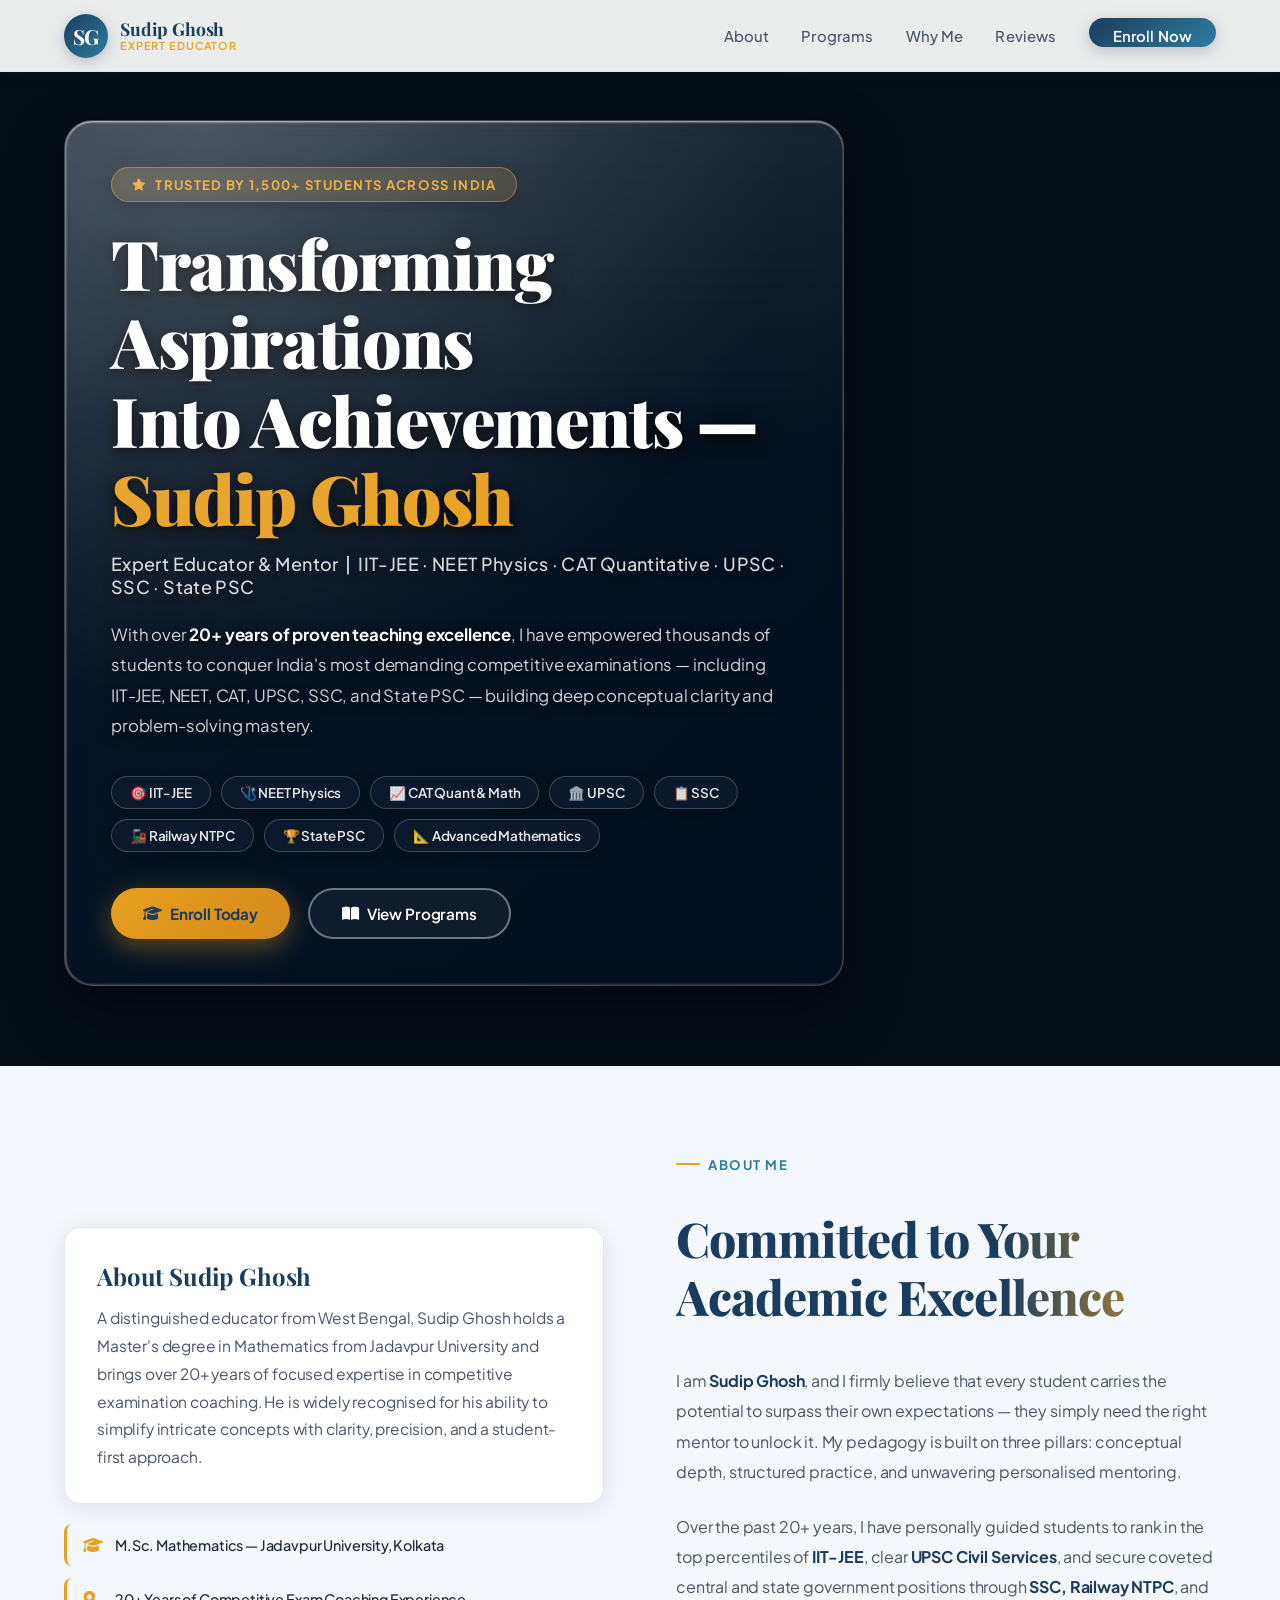
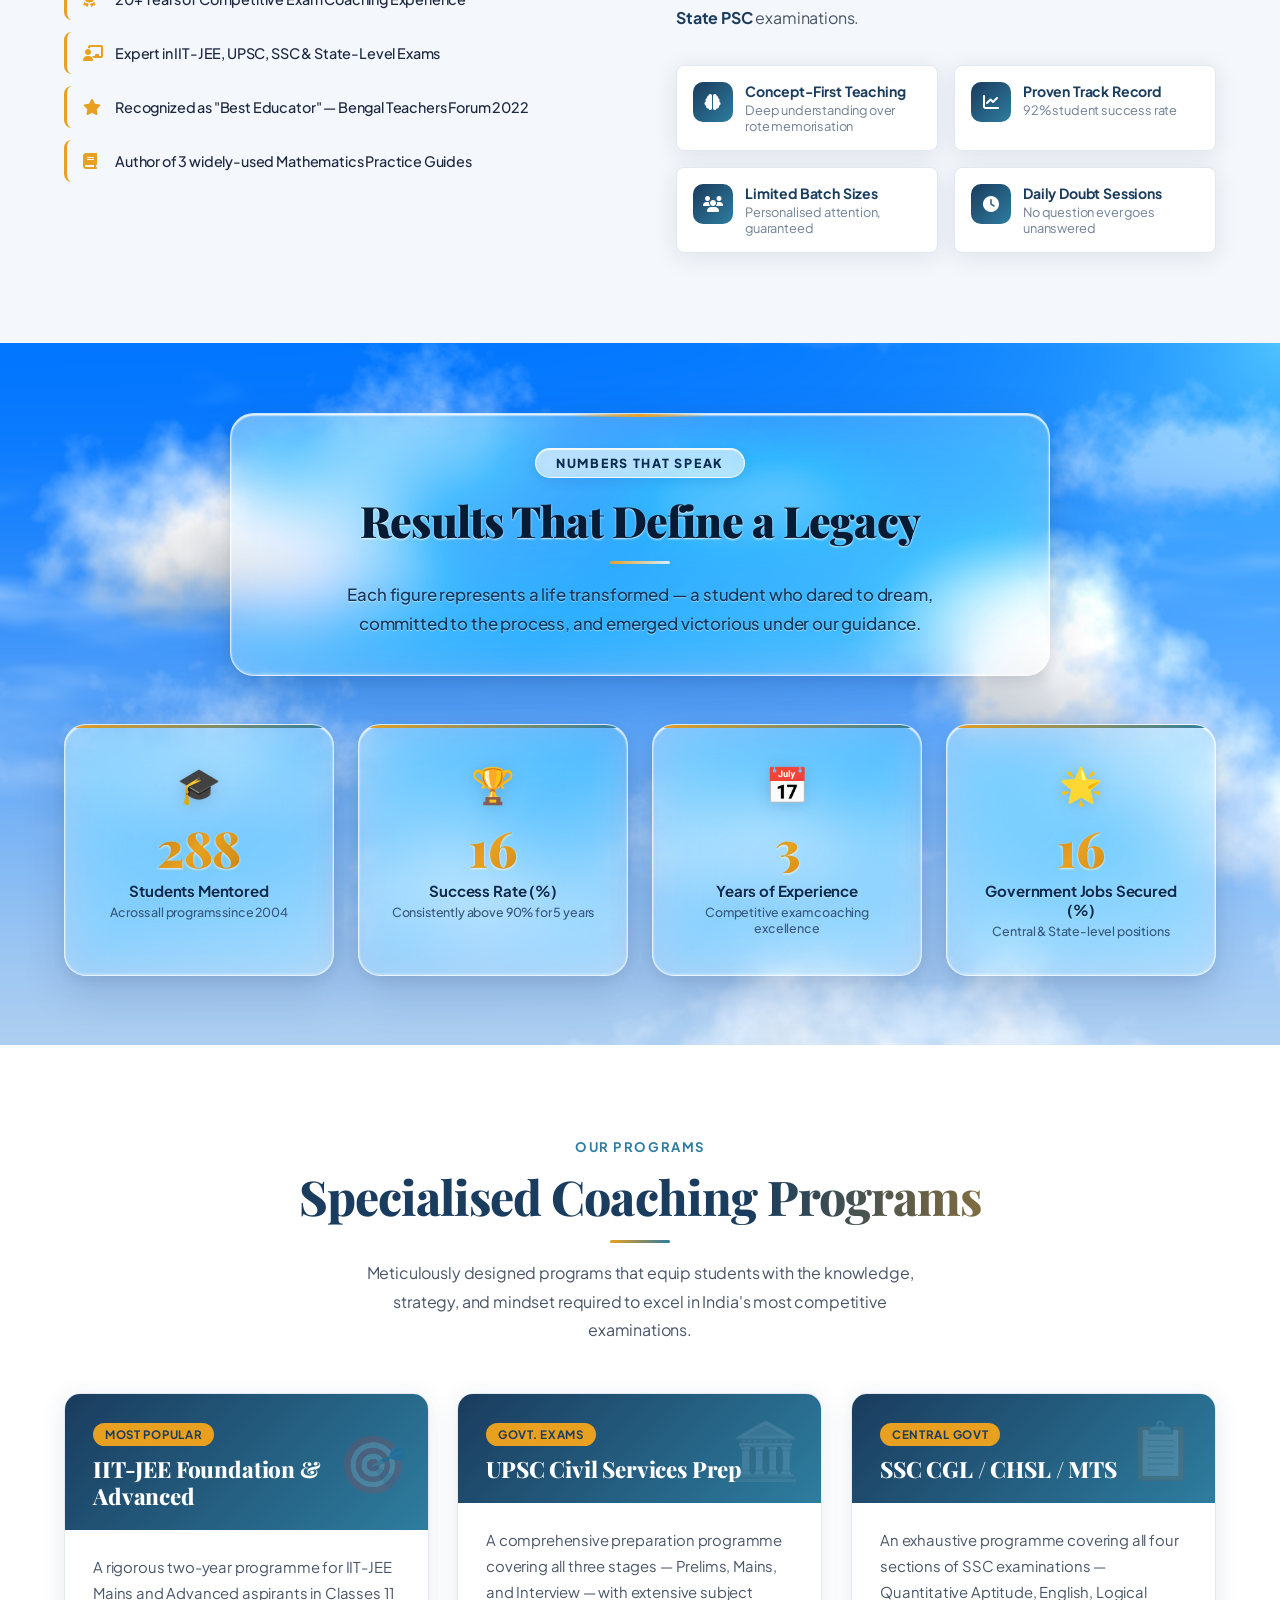
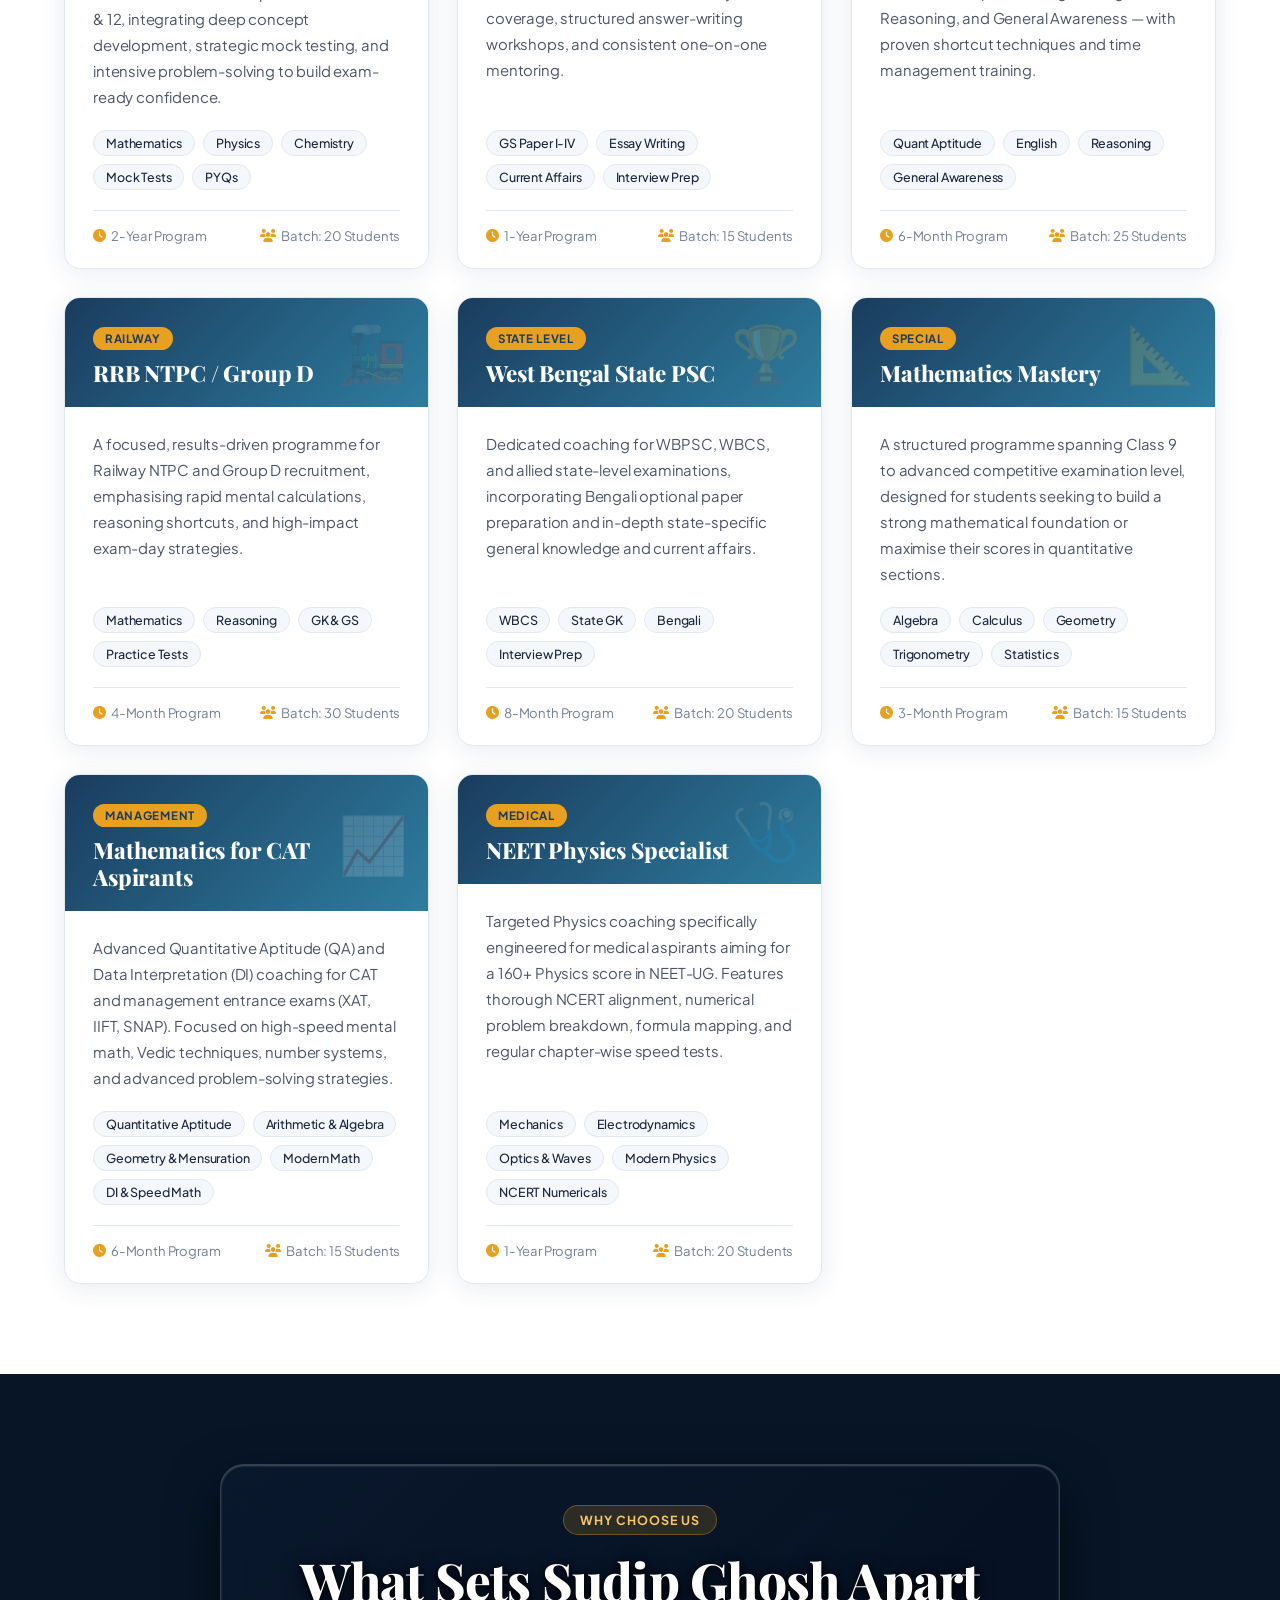
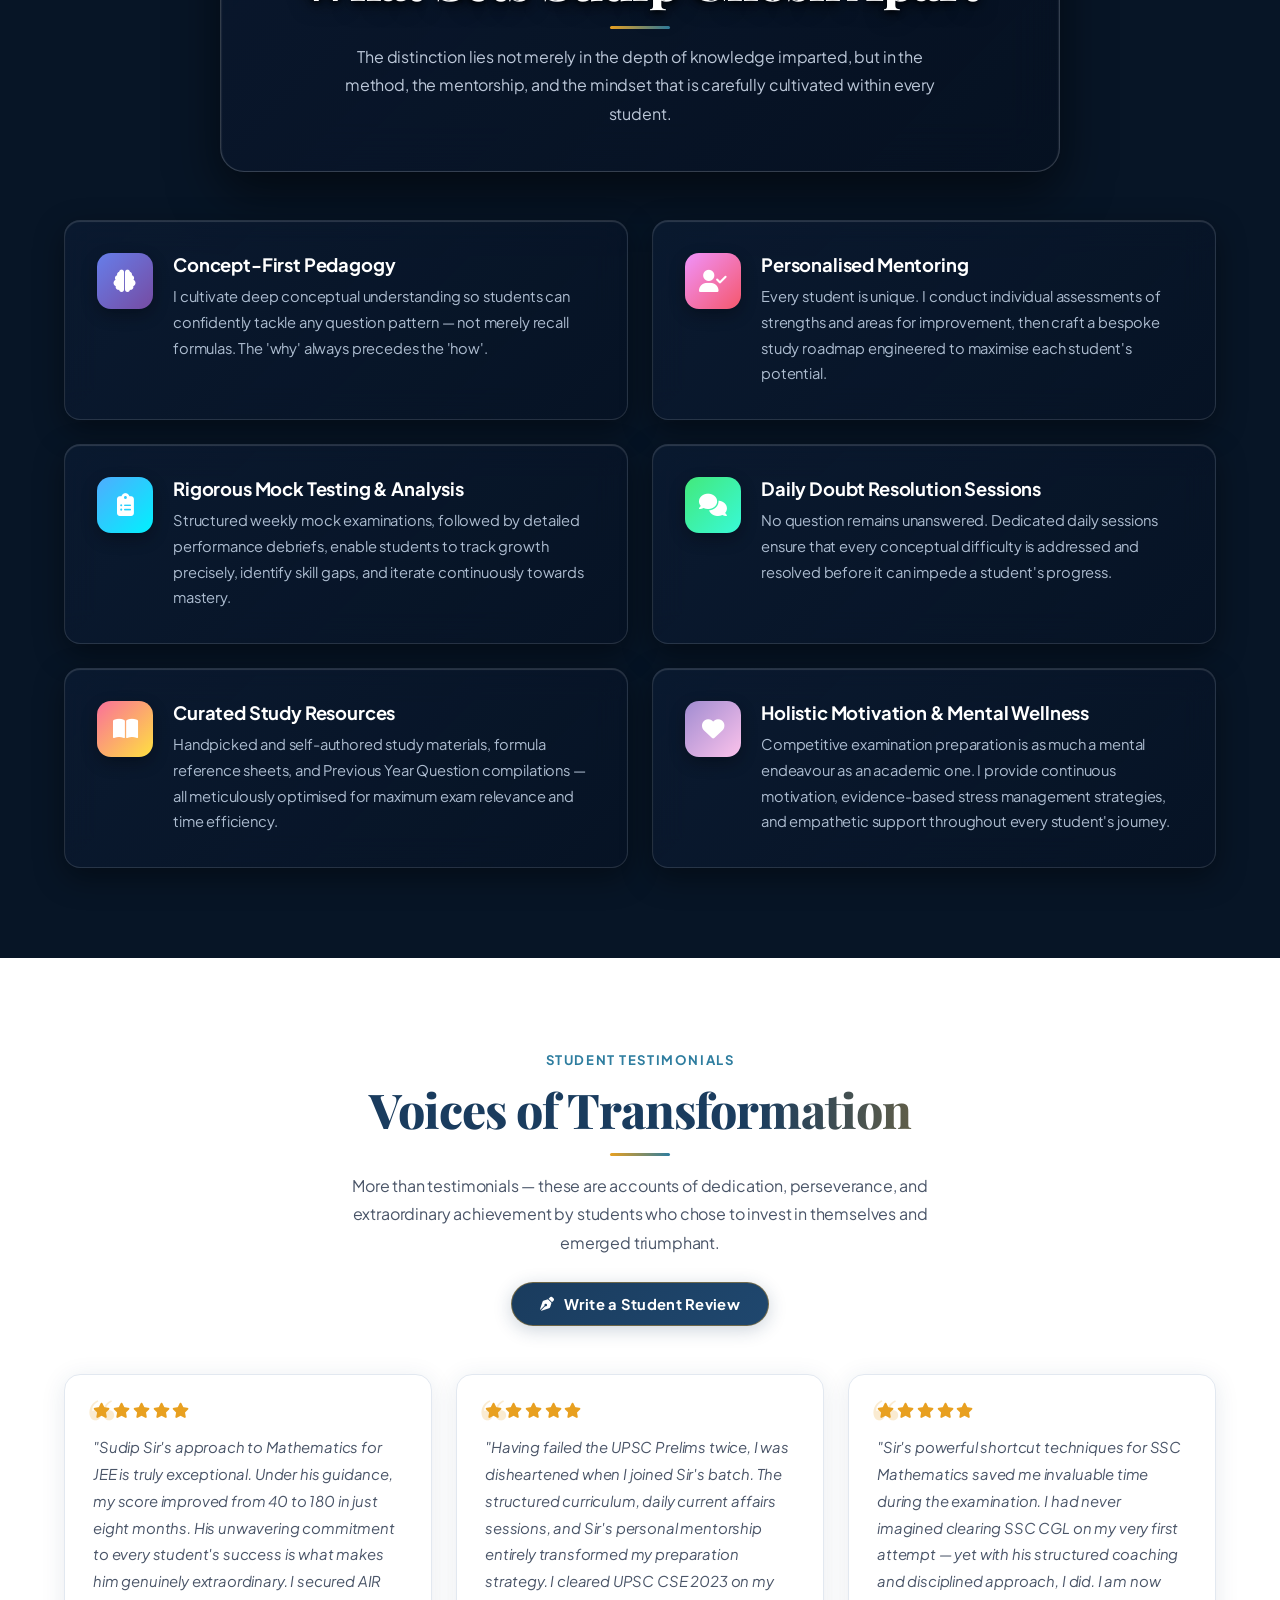
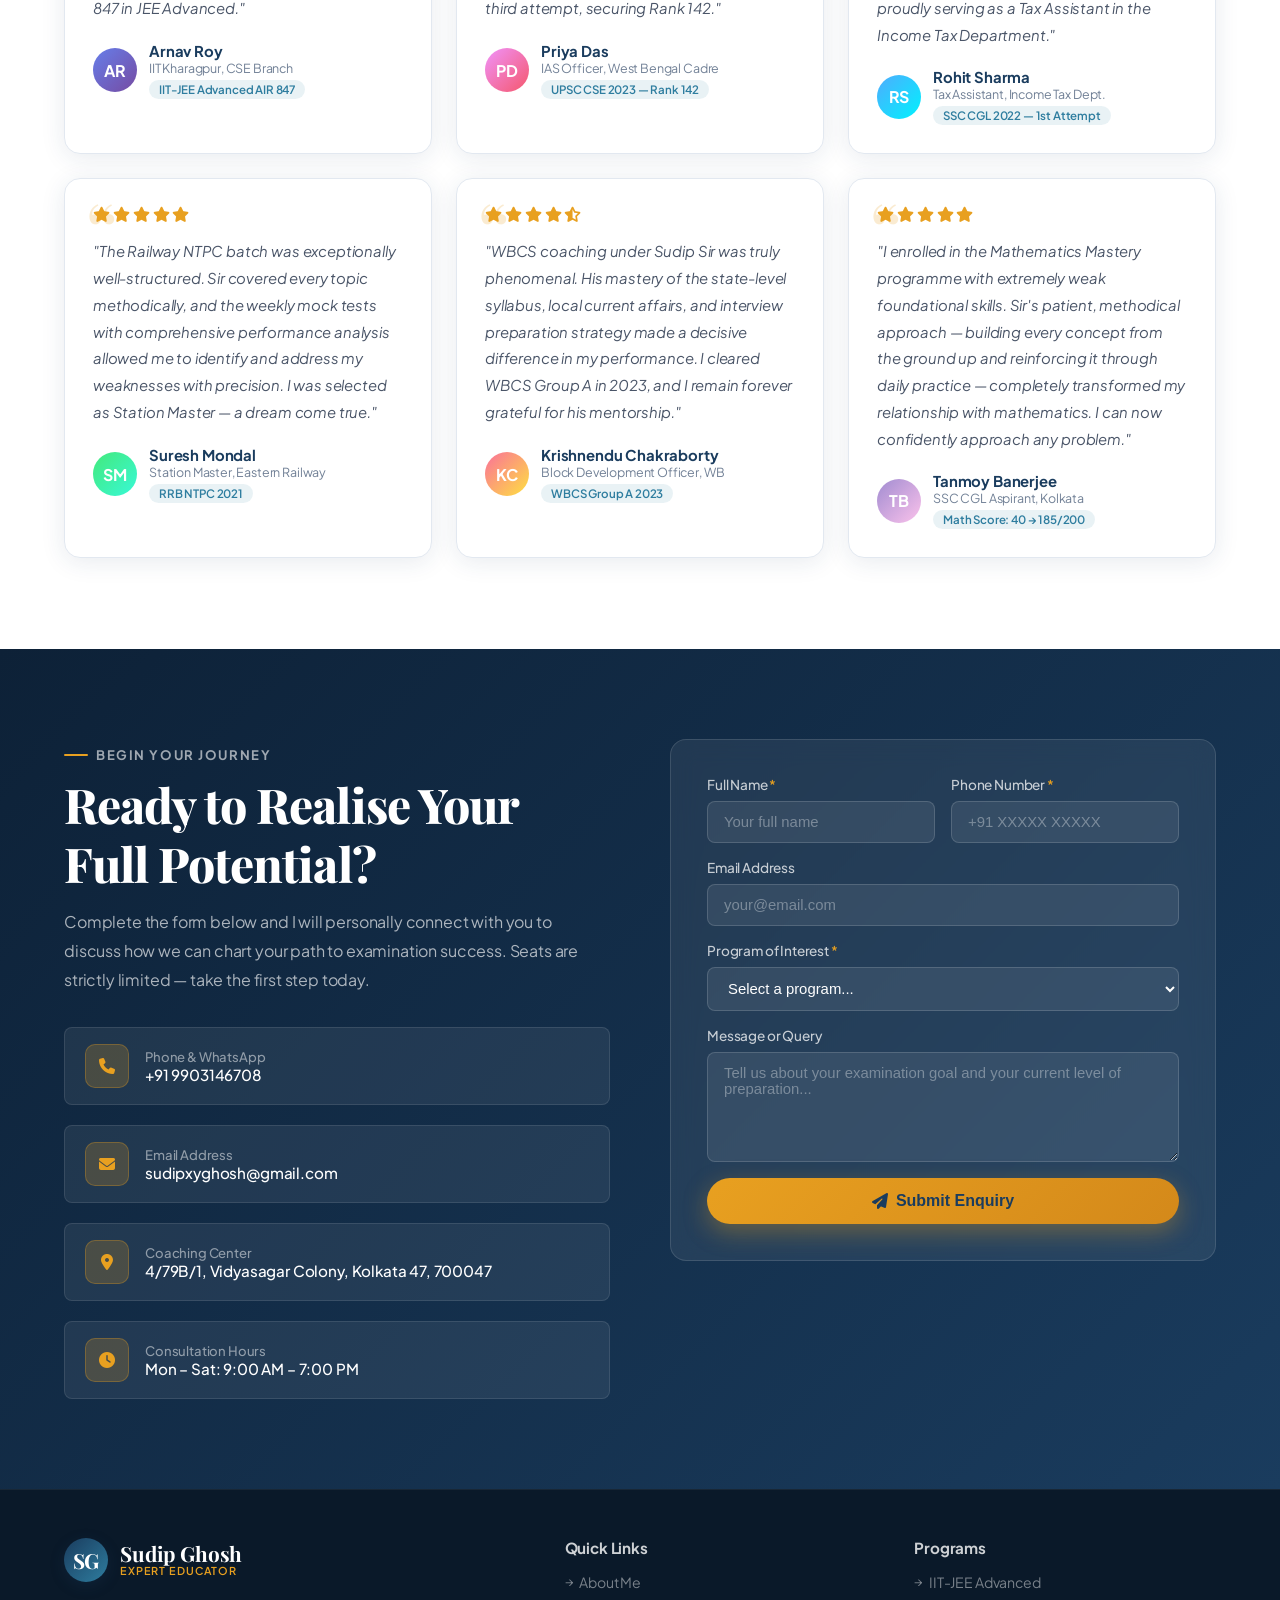
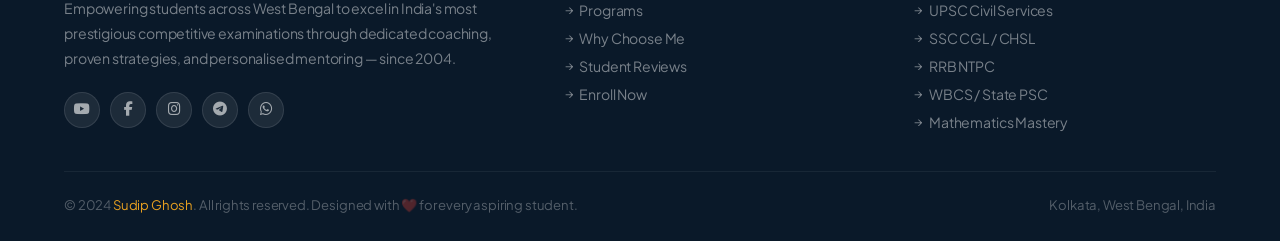
==== index.html @ 1e1c0ca1 "fix: ensure dynamic Google Sheet reviews render with full opacity without relying on scroll reveal" ====
<!DOCTYPE html>
<html lang="en">
<head>
  <meta charset="UTF-8" />
  <meta name="viewport" content="width=device-width, initial-scale=1.0" />
  <title>Sudip Ghosh | Expert Educator & Mentor</title>
  <link rel="preconnect" href="https://fonts.googleapis.com" />
  <link rel="preconnect" href="https://fonts.gstatic.com" crossorigin />
  <link href="https://fonts.googleapis.com/css2?family=Cinzel:wght@500;600;700;800;900&family=Playfair+Display:ital,wght@0,500;0,600;0,700;0,800;0,900;1,600;1,700&family=Plus+Jakarta+Sans:wght@300;400;500;600;700;800&family=Poppins:wght@300;400;500;600;700&display=swap" rel="stylesheet" />
  <link rel="stylesheet" href="https://cdnjs.cloudflare.com/ajax/libs/font-awesome/6.5.0/css/all.min.css" />
  <link rel="stylesheet" href="cloud-sky.css" />
  <link rel="stylesheet" href="formula-stream.css" />
  <link rel="stylesheet" href="chalkflow-geometry.css" />
  <style>
    /* ===================== RESET & BASE ===================== */
    *, *::before, *::after { margin: 0; padding: 0; box-sizing: border-box; }
    html { scroll-behavior: smooth; font-size: 16px; }

    :root {
      --font-display: 'Cinzel', 'Playfair Display', serif;
      --font-heading: 'Playfair Display', serif;
      --font-body:    'Plus Jakarta Sans', 'Poppins', sans-serif;
      --primary:   #1a3c5e;
      --accent:    #e8a020;
      --accent2:   #2e7d9f;
      --light-bg:  #f4f7fb;
      --white:     #ffffff;
      --text-dark: #1c2740;
      --text-mid:  #4a5568;
      --text-light:#718096;
      --card-bg:   #ffffff;
      --border:    #e2e8f0;
      --shadow:    0 4px 24px rgba(26,60,94,0.10);
      --shadow-lg: 0 12px 48px rgba(26,60,94,0.16);
      --radius:    16px;
      --radius-sm: 8px;
      --transition: 0.35s cubic-bezier(.4,0,.2,1);
    }

    body {
      font-family: var(--font-body);
      background: var(--white);
      color: var(--text-dark);
      overflow-x: hidden;
      letter-spacing: -0.01em;
    }

    /* ===================== SCROLLBAR ===================== */
    ::-webkit-scrollbar { width: 7px; }
    ::-webkit-scrollbar-track { background: var(--light-bg); }
    ::-webkit-scrollbar-thumb { background: var(--accent2); border-radius: 10px; }

    /* ===================== NAVBAR ===================== */
    nav {
      position: fixed; top: 0; left: 0; right: 0; z-index: 1000;
      display: flex; align-items: center; justify-content: space-between;
      padding: 0 5%; height: 72px;
      background: rgba(255,255,255,0.92);
      backdrop-filter: blur(16px);
      border-bottom: 1px solid var(--border);
      box-shadow: 0 2px 16px rgba(26,60,94,0.07);
      transition: var(--transition);
    }
    nav.scrolled {
      height: 62px;
      box-shadow: 0 4px 24px rgba(26,60,94,0.12);
    }
    .nav-logo {
      display: flex; align-items: center; gap: 12px; text-decoration: none;
    }
    .nav-logo-icon {
      width: 44px; height: 44px; border-radius: 50%;
      background: linear-gradient(135deg, var(--primary), var(--accent2));
      display: flex; align-items: center; justify-content: center;
      font-family: 'Playfair Display', serif;
      font-size: 1.3rem; font-weight: 700; color: #fff;
      box-shadow: 0 4px 14px rgba(26,60,94,0.25);
    }
    .nav-logo-text { display: flex; flex-direction: column; }
    .nav-logo-text span:first-child {
      font-family: 'Playfair Display', serif;
      font-size: 1.1rem; font-weight: 700; color: var(--primary); line-height: 1.1;
    }
    .nav-logo-text span:last-child {
      font-size: 0.68rem; color: var(--accent); font-weight: 600;
      letter-spacing: 0.08em; text-transform: uppercase;
    }
    .nav-links { display: flex; gap: 2rem; list-style: none; }
    .nav-links a {
      text-decoration: none; color: var(--text-mid); font-weight: 500;
      font-size: 0.93rem; letter-spacing: 0.01em;
      position: relative; padding-bottom: 2px; transition: color var(--transition);
    }
    .nav-links a::after {
      content: ''; position: absolute; bottom: -2px; left: 0; right: 0;
      height: 2px; background: var(--accent); border-radius: 2px;
      transform: scaleX(0); transition: transform var(--transition); transform-origin: left;
    }
    .nav-links a:hover { color: var(--primary); }
    .nav-links a:hover::after { transform: scaleX(1); }
    .nav-cta {
      background: linear-gradient(135deg, var(--primary), var(--accent2));
      color: #fff !important; padding: 9px 24px; border-radius: 50px;
      font-weight: 600 !important; box-shadow: 0 4px 16px rgba(26,60,94,0.25);
      transition: transform var(--transition), box-shadow var(--transition) !important;
    }
    .nav-cta::after { display: none !important; }
    .nav-cta:hover { transform: translateY(-2px) !important; box-shadow: 0 8px 24px rgba(26,60,94,0.35) !important; color: #fff !important; }
    .hamburger { display: none; flex-direction: column; gap: 5px; cursor: pointer; padding: 4px; }
    .hamburger span { display: block; width: 24px; height: 2px; background: var(--primary); border-radius: 2px; transition: var(--transition); }

    /* ===================== HERO ===================== */
    #hero {
      min-height: 100vh;
      display: flex; align-items: center;
      background: #060e18;
      position: relative; overflow: hidden;
      padding: 120px 4% 80px 5%;
    }
    .hero-content {
      display: flex;
      flex-direction: column;
      align-items: flex-start;
      width: 100%;
      max-width: 780px;
      margin: 0;
      position: relative;
      z-index: 2;
    }
    .hero-left {
      width: 100%;
      text-align: left;
      background: linear-gradient(135deg, rgba(255, 255, 255, 0.09) 0%, rgba(255, 255, 255, 0.02) 40%, rgba(6, 18, 36, 0.22) 100%);
      backdrop-filter: blur(14px) saturate(170%);
      -webkit-backdrop-filter: blur(14px) saturate(170%);
      border: 1px solid rgba(255, 255, 255, 0.22);
      border-radius: 28px;
      padding: clamp(30px, 4vw, 46px) clamp(26px, 4vw, 46px);
      box-shadow: 0 24px 60px rgba(0, 0, 0, 0.35),
                  0 4px 20px rgba(0, 0, 0, 0.2),
                  inset 0 1.5px 1.5px 0 rgba(255, 255, 255, 0.55),
                  inset 0 -1.5px 2px 0 rgba(255, 255, 255, 0.1),
                  inset 1.5px 0 2px 0 rgba(255, 255, 255, 0.25);
      position: relative;
      overflow: hidden;
    }
    .hero-left::after {
      content: '';
      position: absolute;
      inset: 0;
      border-radius: 28px;
      background: radial-gradient(circle at 18% 0%, rgba(255, 255, 255, 0.18) 0%, transparent 55%),
                  linear-gradient(180deg, rgba(255, 255, 255, 0.08) 0%, transparent 40%);
      pointer-events: none;
    }
    .hero-badge {
      display: inline-flex; align-items: center; gap: 8px;
      background: rgba(232,160,32,0.15); border: 1px solid rgba(232,160,32,0.45);
      color: var(--accent); padding: 8px 20px; border-radius: 50px;
      font-size: 0.82rem; font-weight: 700; letter-spacing: 0.1em;
      text-transform: uppercase; margin-bottom: 22px;
      backdrop-filter: blur(8px); -webkit-backdrop-filter: blur(8px);
      box-shadow: 0 4px 16px rgba(0,0,0,0.4);
      animation: fadeSlideUp 0.6s 0.1s both;
    }
    .hero-badge i { font-size: 0.75rem; }
    .hero-title {
      font-family: var(--font-heading);
      font-size: clamp(2.6rem, 5.4vw, 4.3rem);
      font-weight: 900; color: #fff; line-height: 1.14;
      margin-bottom: 14px;
      letter-spacing: -0.02em;
      text-shadow: 0 4px 20px rgba(0,0,0,0.9), 0 2px 6px rgba(0,0,0,0.8);
      animation: fadeSlideUp 0.6s 0.2s both;
    }
    .hero-title span { color: var(--accent); }
    .hero-subtitle {
      font-size: 1.12rem; color: rgba(255,255,255,0.85);
      font-weight: 500; margin-bottom: 22px; letter-spacing: 0.02em;
      text-shadow: 0 2px 10px rgba(0,0,0,0.8);
      animation: fadeSlideUp 0.6s 0.3s both;
    }
    .hero-desc {
      font-size: 1.05rem; color: rgba(255,255,255,0.82); line-height: 1.82;
      margin-bottom: 34px; max-width: 680px;
      text-shadow: 0 2px 12px rgba(0,0,0,0.9);
      animation: fadeSlideUp 0.6s 0.4s both;
    }
    .hero-tags {
      display: flex; flex-wrap: wrap; gap: 10px; margin-bottom: 36px;
      animation: fadeSlideUp 0.6s 0.5s both;
    }
    .hero-tag {
      background: rgba(15, 30, 52, 0.6); border: 1px solid rgba(255,255,255,0.22);
      color: rgba(255,255,255,0.9); padding: 7px 18px; border-radius: 50px;
      font-size: 0.84rem; font-weight: 600;
      backdrop-filter: blur(8px); -webkit-backdrop-filter: blur(8px);
      box-shadow: 0 4px 12px rgba(0,0,0,0.3);
    }
    .hero-buttons {
      display: flex; gap: 18px; flex-wrap: wrap;
      animation: fadeSlideUp 0.6s 0.6s both;
    }
    .btn-primary {
      display: inline-flex; align-items: center; gap: 8px;
      background: linear-gradient(135deg, var(--accent), #d4891a);
      color: var(--primary); padding: 14px 32px; border-radius: 50px;
      font-weight: 700; font-size: 0.95rem; text-decoration: none;
      box-shadow: 0 8px 28px rgba(232,160,32,0.4);
      transition: transform var(--transition), box-shadow var(--transition);
    }
    .btn-primary:hover { transform: translateY(-3px); box-shadow: 0 14px 40px rgba(232,160,32,0.5); }
    .btn-outline {
      display: inline-flex; align-items: center; gap: 8px;
      border: 2px solid rgba(255,255,255,0.4); color: #fff;
      padding: 14px 32px; border-radius: 50px; font-weight: 600;
      font-size: 0.95rem; text-decoration: none;
      transition: var(--transition); backdrop-filter: blur(8px);
      background: rgba(255,255,255,0.05);
    }
    .btn-outline:hover { background: rgba(255,255,255,0.15); border-color: rgba(255,255,255,0.7); transform: translateY(-3px); }
    .hero-image-wrap {
      display: none;
    }
    .hero-avatar {
      width: 300px; height: 380px; border-radius: 24px;
      background: linear-gradient(135deg, var(--accent2), var(--primary));
      display: flex; align-items: center; justify-content: center;
      position: relative; overflow: hidden;
      box-shadow: 0 20px 60px rgba(0,0,0,0.6);
      border: 1px solid rgba(255,255,255,0.12);
    }
    .hero-avatar-inner {
      font-family: 'Playfair Display', serif;
      font-size: 7rem; font-weight: 900; color: rgba(255,255,255,0.15);
      position: absolute;
    }
    .hero-avatar-initials {
      font-family: 'Playfair Display', serif;
      font-size: 5rem; font-weight: 900; color: rgba(255,255,255,0.9);
      position: relative; z-index: 1;
      text-shadow: 0 4px 20px rgba(0,0,0,0.3);
    }
    .hero-avatar-badge {
      position: absolute; bottom: -16px; left: 50%; transform: translateX(-50%);
      background: var(--accent); color: var(--primary);
      padding: 8px 24px; border-radius: 50px; font-weight: 700; font-size: 0.82rem;
      white-space: nowrap; box-shadow: 0 4px 16px rgba(232,160,32,0.4);
    }
    .hero-floating-stat {
      position: absolute; background: rgba(255,255,255,0.95);
      border-radius: 14px; padding: 12px 18px;
      box-shadow: 0 8px 32px rgba(0,0,0,0.2);
      display: flex; align-items: center; gap: 10px;
    }
    .hero-floating-stat:nth-child(2) { top: 24px; right: -40px; }
    .hero-floating-stat:nth-child(3) { bottom: 60px; left: -40px; }
    .fs-icon { width: 36px; height: 36px; border-radius: 10px; display: flex; align-items: center; justify-content: center; }
    .fs-icon.gold { background: rgba(232,160,32,0.15); }
    .fs-icon.blue { background: rgba(46,125,159,0.15); }
    .fs-icon i { font-size: 1rem; }
    .fs-icon.gold i { color: var(--accent); }
    .fs-icon.blue i { color: var(--accent2); }
    .fs-info { display: flex; flex-direction: column; }
    .fs-num { font-size: 1.2rem; font-weight: 800; color: var(--primary); line-height: 1; }
    .fs-label { font-size: 0.72rem; color: var(--text-light); font-weight: 500; }

    @keyframes fadeSlideUp {
      from { opacity: 0; transform: translateY(28px); }
      to   { opacity: 1; transform: translateY(0); }
    }
    @keyframes fadeSlideLeft {
      from { opacity: 0; transform: translateX(40px); }
      to   { opacity: 1; transform: translateX(0); }
    }

    /* ===================== SECTION BASE ===================== */
    section { padding: 90px 5%; }
    .section-label {
      display: inline-flex; align-items: center; gap: 8px;
      color: var(--accent2); font-size: 0.82rem; font-weight: 700;
      letter-spacing: 0.12em; text-transform: uppercase; margin-bottom: 12px;
    }
    .section-label::before {
      content: ''; display: block; width: 24px; height: 2px;
      background: var(--accent); border-radius: 2px;
    }
    .section-title {
      font-family: var(--font-heading);
      font-size: clamp(2.1rem, 4.2vw, 3rem);
      font-weight: 800; color: var(--primary); line-height: 1.22; margin-bottom: 16px;
      letter-spacing: -0.02em;
    }
    .section-desc {
      font-size: 1rem; color: var(--text-mid); line-height: 1.8; max-width: 600px;
    }
    .text-center { text-align: center; }
    .text-center .section-label { justify-content: center; }
    .text-center .section-label::before { display: none; }
    .text-center .section-title::after {
      content: ''; display: block; width: 56px; height: 3px;
      background: linear-gradient(90deg, var(--accent), var(--accent2));
      border-radius: 2px; margin: 14px auto 0;
    }
    .text-center .section-desc { margin: 0 auto; }
    .container { max-width: 1200px; margin: 0 auto; }

    /* ===================== ABOUT ===================== */
    #about { background: var(--light-bg); }
    .about-grid {
      display: grid; grid-template-columns: 1fr 1fr;
      gap: 72px; align-items: center;
    }
    .about-left { display: flex; flex-direction: column; gap: 20px; }
    .about-card {
      background: var(--white); border-radius: var(--radius);
      padding: 32px; box-shadow: var(--shadow);
      border: 1px solid var(--border);
    }
    .about-card h3 {
      font-family: 'Playfair Display', serif;
      font-size: 1.5rem; font-weight: 700; color: var(--primary); margin-bottom: 12px;
    }
    .about-card p { color: var(--text-mid); line-height: 1.8; font-size: 0.97rem; }
    .about-quals { display: flex; flex-direction: column; gap: 12px; }
    .qual-item {
      display: flex; align-items: center; gap: 12px;
      background: var(--light-bg); border-radius: var(--radius-sm);
      padding: 12px 16px; border-left: 3px solid var(--accent);
    }
    .qual-item i { color: var(--accent); font-size: 1rem; min-width: 20px; }
    .qual-item p { font-size: 0.9rem; color: var(--text-dark); font-weight: 500; }
    .about-right { display: flex; flex-direction: column; gap: 24px; }
    .about-para {
      font-size: 1rem; color: var(--text-mid); line-height: 1.9;
    }
    .about-para strong { color: var(--primary); }
    .about-highlights {
      display: grid; grid-template-columns: 1fr 1fr; gap: 16px; margin-top: 8px;
    }
    .hl-item {
      display: flex; align-items: flex-start; gap: 12px;
      background: var(--white); border-radius: var(--radius-sm);
      padding: 16px; box-shadow: var(--shadow); border: 1px solid var(--border);
    }
    .hl-icon {
      width: 40px; height: 40px; border-radius: 10px;
      background: linear-gradient(135deg, var(--primary), var(--accent2));
      display: flex; align-items: center; justify-content: center;
      color: #fff; font-size: 1rem; flex-shrink: 0;
    }
    .hl-text h4 { font-size: 0.88rem; font-weight: 700; color: var(--primary); margin-bottom: 2px; }
    .hl-text p { font-size: 0.8rem; color: var(--text-light); }

    /* ===================== STATS (LIQUID GLASS ON CLOUD SKY) ===================== */
    #stats {
      background: #0075FF;
      position: relative;
      overflow: hidden;
      padding: 70px 5%;
    }
    #stats .container {
      position: relative;
      z-index: 1;
    }
    .stats-heading {
      color: #071b34;
      margin: 0 auto 48px;
      max-width: 820px;
      background: linear-gradient(135deg, rgba(255, 255, 255, 0.42) 0%, rgba(255, 255, 255, 0.18) 50%, rgba(255, 255, 255, 0.32) 100%);
      border: 1px solid rgba(255, 255, 255, 0.7);
      border-radius: 24px;
      padding: 34px 44px 36px;
      backdrop-filter: blur(28px) saturate(190%);
      -webkit-backdrop-filter: blur(28px) saturate(190%);
      box-shadow: 0 20px 50px rgba(0, 30, 80, 0.16),
                  0 4px 16px rgba(0, 15, 50, 0.08),
                  inset 0 1.5px 1.5px 0 rgba(255, 255, 255, 0.95),
                  inset 0 -1.5px 2px 0 rgba(255, 255, 255, 0.3);
      position: relative;
    }
    .stats-heading::before {
      content: '';
      position: absolute;
      top: 0;
      left: 50%;
      transform: translateX(-50%);
      width: 140px;
      height: 3px;
      background: linear-gradient(90deg, transparent, var(--accent), transparent);
      border-radius: 2px;
    }
    .stats-heading .section-label {
      color: #0b2c50;
      background: rgba(255, 255, 255, 0.55);
      border: 1px solid rgba(255, 255, 255, 0.85);
      padding: 6px 20px;
      border-radius: 50px;
      display: inline-flex;
      margin-bottom: 16px;
      font-size: 0.78rem;
      font-weight: 800;
      letter-spacing: 0.14em;
      text-transform: uppercase;
      box-shadow: 0 4px 12px rgba(0, 30, 80, 0.08), inset 0 1px 1px rgba(255, 255, 255, 0.9);
      backdrop-filter: blur(12px);
      -webkit-backdrop-filter: blur(12px);
    }
    .stats-heading .section-title {
      color: #071b34;
      font-size: clamp(2rem, 3.8vw, 2.7rem);
      font-weight: 900;
      margin-bottom: 12px;
      text-shadow: 0 1px 2px rgba(255, 255, 255, 0.9);
    }
    .stats-heading .section-title::after {
      background: linear-gradient(90deg, var(--accent), rgba(255,255,255,0.8));
      margin: 14px auto 16px;
    }
    .stats-heading .section-desc {
      color: #16365a;
      font-size: 1.05rem;
      font-weight: 500;
      line-height: 1.75;
      text-shadow: 0 1px 1px rgba(255, 255, 255, 0.5);
    }
    .stats-grid {
      display: grid; grid-template-columns: repeat(4, 1fr);
      gap: 24px;
    }
    .stat-card {
      background: linear-gradient(135deg, rgba(255, 255, 255, 0.36) 0%, rgba(255, 255, 255, 0.16) 50%, rgba(255, 255, 255, 0.28) 100%);
      border: 1px solid rgba(255, 255, 255, 0.7);
      border-radius: 22px; padding: 36px 24px; text-align: center;
      position: relative; overflow: hidden;
      transition: transform var(--transition), background var(--transition), box-shadow var(--transition), border-color var(--transition);
      backdrop-filter: blur(26px) saturate(190%);
      -webkit-backdrop-filter: blur(26px) saturate(190%);
      box-shadow: 0 18px 45px rgba(0, 30, 80, 0.14),
                  0 4px 16px rgba(0, 15, 50, 0.08),
                  inset 0 1.5px 1.5px 0 rgba(255, 255, 255, 0.95),
                  inset 0 -1.5px 2px 0 rgba(255, 255, 255, 0.3);
    }
    .stat-card:hover {
      transform: translateY(-8px) scale(1.01);
      background: linear-gradient(135deg, rgba(255, 255, 255, 0.48) 0%, rgba(255, 255, 255, 0.24) 50%, rgba(255, 255, 255, 0.38) 100%);
      border-color: rgba(255, 255, 255, 0.95);
      box-shadow: 0 24px 60px rgba(0, 35, 90, 0.22),
                  0 8px 24px rgba(0, 20, 60, 0.12),
                  inset 0 2px 1.5px 0 rgba(255, 255, 255, 1),
                  inset 0 -2px 3px 0 rgba(255, 255, 255, 0.4);
    }
    .stat-card::before {
      content: ''; position: absolute; top: 0; left: 0; right: 0; height: 3px;
      background: linear-gradient(90deg, var(--accent), var(--accent2));
    }
    .stat-icon { font-size: 2.2rem; margin-bottom: 16px; filter: drop-shadow(0 2px 8px rgba(0, 30, 80, 0.16)); }
    .stat-num {
      font-family: 'Playfair Display', serif;
      font-size: 3.1rem; font-weight: 900;
      color: #b36e00;
      background: linear-gradient(135deg, #995c00 0%, #e8a020 50%, #b36e00 100%);
      -webkit-background-clip: text;
      -webkit-text-fill-color: transparent;
      line-height: 1; margin-bottom: 8px;
      filter: drop-shadow(0 1px 1px rgba(255, 255, 255, 0.8));
    }
    .stat-label { font-size: 0.94rem; color: #0b2b4f; font-weight: 700; text-shadow: 0 1px 1px rgba(255, 255, 255, 0.4); }
    .stat-sub { font-size: 0.78rem; color: #36587c; margin-top: 4px; font-weight: 500; }

    /* ===================== COURSES / EXAMS ===================== */
    #courses { background: var(--white); }
    .courses-grid {
      display: grid; grid-template-columns: repeat(3, 1fr); gap: 28px; margin-top: 48px;
    }
    .course-card {
      background: var(--card-bg); border-radius: var(--radius);
      border: 1px solid var(--border); overflow: hidden;
      box-shadow: var(--shadow); transition: transform var(--transition), box-shadow var(--transition);
      display: flex; flex-direction: column;
    }
    .course-card:hover { transform: translateY(-8px); box-shadow: var(--shadow-lg); }
    .course-header {
      padding: 28px 28px 20px;
      background: linear-gradient(135deg, var(--primary), var(--accent2));
      position: relative; overflow: hidden;
    }
    .course-header::after {
      content: attr(data-icon); position: absolute; right: 20px; top: 50%;
      transform: translateY(-50%);
      font-size: 3.5rem; opacity: 0.15;
    }
    .course-tag {
      display: inline-block; background: var(--accent);
      color: var(--primary); font-size: 0.72rem; font-weight: 700;
      padding: 4px 12px; border-radius: 50px; margin-bottom: 10px;
      letter-spacing: 0.06em; text-transform: uppercase;
    }
    .course-header h3 {
      font-family: 'Playfair Display', serif;
      font-size: 1.4rem; font-weight: 800; color: #fff; line-height: 1.2;
    }
    .course-body { padding: 24px 28px; flex: 1; display: flex; flex-direction: column; }
    .course-body p { color: var(--text-mid); font-size: 0.93rem; line-height: 1.75; margin-bottom: 20px; flex: 1; }
    .course-subjects { display: flex; flex-wrap: wrap; gap: 8px; margin-bottom: 20px; }
    .course-subj {
      background: var(--light-bg); color: var(--text-dark);
      font-size: 0.78rem; font-weight: 500; padding: 4px 12px; border-radius: 50px;
      border: 1px solid var(--border);
    }
    .course-meta {
      display: flex; justify-content: space-between; align-items: center;
      padding-top: 16px; border-top: 1px solid var(--border);
    }
    .course-meta span { font-size: 0.82rem; color: var(--text-light); display: flex; align-items: center; gap: 5px; }
    .course-meta i { color: var(--accent); }

    /* ===================== WHY CHOOSE ===================== */
    #why { background: var(--light-bg); }
    .why-grid {
      display: grid; grid-template-columns: repeat(2, 1fr);
      gap: 24px; margin-top: 48px;
    }
    .why-card {
      background: var(--white); border-radius: var(--radius);
      padding: 32px; border: 1px solid var(--border); box-shadow: var(--shadow);
      display: flex; gap: 20px; align-items: flex-start;
      transition: transform var(--transition), box-shadow var(--transition);
    }
    .why-card:hover { transform: translateY(-4px); box-shadow: var(--shadow-lg); }
    .why-icon {
      width: 56px; height: 56px; border-radius: 14px; flex-shrink: 0;
      display: flex; align-items: center; justify-content: center;
      font-size: 1.4rem; color: #fff;
    }
    .wi-1 { background: linear-gradient(135deg, #667eea, #764ba2); }
    .wi-2 { background: linear-gradient(135deg, #f093fb, #f5576c); }
    .wi-3 { background: linear-gradient(135deg, #4facfe, #00f2fe); }
    .wi-4 { background: linear-gradient(135deg, #43e97b, #38f9d7); }
    .wi-5 { background: linear-gradient(135deg, #fa709a, #fee140); }
    .wi-6 { background: linear-gradient(135deg, #a18cd1, #fbc2eb); }
    .why-text h3 { font-size: 1.1rem; font-weight: 700; color: var(--primary); margin-bottom: 8px; }
    .why-text p { font-size: 0.9rem; color: var(--text-mid); line-height: 1.75; }

    /* ===================== REVIEWS ===================== */
    #reviews { background: var(--white); }
    .reviews-grid {
      display: grid; grid-template-columns: repeat(3, 1fr);
      gap: 24px; margin-top: 48px;
    }
    .review-card {
      background: var(--white); border-radius: var(--radius);
      padding: 28px; border: 1px solid var(--border); box-shadow: var(--shadow);
      transition: transform var(--transition), box-shadow var(--transition);
      position: relative;
    }
    .review-card:hover { transform: translateY(-6px); box-shadow: var(--shadow-lg); }
    .review-card::before {
      content: '\201C'; font-family: 'Playfair Display', serif;
      font-size: 5rem; color: var(--accent); opacity: 0.2;
      position: absolute; top: 10px; left: 20px; line-height: 1;
    }
    .review-stars { display: flex; gap: 3px; margin-bottom: 16px; }
    .review-stars i { color: var(--accent); font-size: 0.95rem; }
    .review-text {
      font-size: 0.93rem; color: var(--text-mid); line-height: 1.8;
      margin-bottom: 20px; font-style: italic;
    }
    .review-author { display: flex; align-items: center; gap: 12px; }
    .author-avatar {
      width: 44px; height: 44px; border-radius: 50%;
      display: flex; align-items: center; justify-content: center;
      font-weight: 700; font-size: 1rem; color: #fff; flex-shrink: 0;
    }
    .author-info h4 { font-size: 0.93rem; font-weight: 700; color: var(--primary); }
    .author-info p { font-size: 0.78rem; color: var(--text-light); }
    .review-badge {
      display: inline-block; background: rgba(46,125,159,0.1);
      color: var(--accent2); font-size: 0.72rem; font-weight: 600;
      padding: 2px 10px; border-radius: 50px; margin-top: 4px;
    }

    /* ===================== REVIEW ACTION & MODAL ===================== */
    .review-action-wrap {
      margin-top: 24px;
      display: flex;
      justify-content: center;
    }
    .btn-write-review {
      background: linear-gradient(135deg, var(--primary) 0%, #1f476e 100%);
      color: #ffffff;
      border: 1px solid rgba(232, 160, 32, 0.4);
      padding: 12px 28px;
      border-radius: 50px;
      font-family: var(--font-body);
      font-size: 0.92rem;
      font-weight: 700;
      letter-spacing: 0.02em;
      cursor: pointer;
      display: inline-flex;
      align-items: center;
      gap: 10px;
      box-shadow: 0 4px 18px rgba(26, 60, 94, 0.22);
      transition: all 0.35s cubic-bezier(.22,1,.36,1);
    }
    .btn-write-review:hover {
      transform: translateY(-2px);
      background: linear-gradient(135deg, var(--accent) 0%, #ffb428 100%);
      color: #071526;
      border-color: #ffb428;
      box-shadow: 0 8px 24px rgba(232, 160, 32, 0.4);
    }
    .btn-write-review i {
      font-size: 0.88rem;
      transition: transform 0.3s ease;
    }
    .btn-write-review:hover i {
      transform: rotate(-10deg) scale(1.15);
    }

    /* Modal Overlay */
    .modal-overlay {
      position: fixed;
      inset: 0;
      background: rgba(7, 21, 38, 0.72);
      backdrop-filter: blur(10px);
      -webkit-backdrop-filter: blur(10px);
      z-index: 10000;
      display: flex;
      align-items: center;
      justify-content: center;
      padding: 24px;
      opacity: 0;
      visibility: hidden;
      transition: opacity 0.32s cubic-bezier(.22,1,.36,1), visibility 0.32s;
    }
    .modal-overlay.active {
      opacity: 1;
      visibility: visible;
    }
    .modal-container {
      background: #ffffff;
      width: 100%;
      max-width: 620px;
      border-radius: 24px;
      padding: 36px 40px;
      box-shadow: 0 25px 70px rgba(0, 0, 0, 0.38), 0 0 0 1px rgba(255, 255, 255, 0.8) inset;
      transform: translateY(24px) scale(0.96);
      transition: transform 0.35s cubic-bezier(.22,1,.36,1);
      position: relative;
      max-height: 92vh;
      overflow-y: auto;
    }
    .modal-overlay.active .modal-container {
      transform: translateY(0) scale(1);
    }
    .modal-close {
      position: absolute;
      top: 20px;
      right: 22px;
      width: 36px;
      height: 36px;
      border-radius: 50%;
      border: 1px solid var(--border);
      background: var(--light-bg);
      color: var(--text-mid);
      font-size: 1.4rem;
      display: flex;
      align-items: center;
      justify-content: center;
      cursor: pointer;
      transition: all 0.25s ease;
      line-height: 1;
    }
    .modal-close:hover {
      background: var(--primary);
      color: #fff;
      transform: rotate(90deg);
    }
    .modal-pill {
      display: inline-flex;
      align-items: center;
      gap: 6px;
      background: rgba(232, 160, 32, 0.15);
      color: #a86c00;
      border: 1px solid rgba(232, 160, 32, 0.35);
      padding: 4px 14px;
      border-radius: 50px;
      font-size: 0.76rem;
      font-weight: 700;
      letter-spacing: 0.08em;
      text-transform: uppercase;
      margin-bottom: 12px;
    }
    .modal-title {
      font-family: var(--font-heading);
      font-size: 1.7rem;
      font-weight: 800;
      color: var(--primary);
      margin-bottom: 8px;
      line-height: 1.25;
    }
    .modal-subtitle {
      font-size: 0.92rem;
      color: var(--text-mid);
      line-height: 1.6;
      margin-bottom: 22px;
    }
    .modal-container .form-row {
      display: grid;
      grid-template-columns: 1fr 1fr;
      gap: 16px;
    }
    .modal-container .form-group {
      margin-bottom: 18px;
    }
    .modal-container label {
      display: block;
      font-size: 0.85rem;
      font-weight: 600;
      color: #1e293b;
      margin-bottom: 6px;
    }
    .modal-container input,
    .modal-container select,
    .modal-container textarea {
      width: 100%;
      padding: 12px 16px;
      border-radius: 12px;
      border: 1.5px solid #cbd5e1;
      font-family: var(--font-body);
      font-size: 0.92rem;
      color: #0f172a;
      background: #f8fafc;
      outline: none;
      transition: border-color var(--transition), box-shadow var(--transition), background var(--transition);
    }
    .modal-container input::placeholder,
    .modal-container textarea::placeholder {
      color: #94a3b8;
    }
    .modal-container select option {
      background: #ffffff;
      color: #0f172a;
    }
    .modal-container input:focus,
    .modal-container select:focus,
    .modal-container textarea:focus {
      border-color: var(--accent2);
      box-shadow: 0 0 0 4px rgba(46, 125, 159, 0.15);
      background: #ffffff;
    }
    .star-rating-select {
      display: flex;
      align-items: center;
      gap: 6px;
      padding: 8px 14px;
      background: #f8fafc;
      border: 1.5px solid #cbd5e1;
      border-radius: 12px;
    }
    .star-btn {
      background: transparent;
      border: none;
      font-size: 1.45rem;
      color: #d1d9e2;
      cursor: pointer;
      padding: 2px 4px;
      transition: transform 0.2s ease, color 0.2s ease;
    }
    .star-btn:hover {
      transform: scale(1.22);
    }
    .star-btn.active {
      color: var(--accent);
    }
    .star-feedback {
      margin-left: 12px;
      font-size: 0.85rem;
      font-weight: 700;
      color: var(--primary);
    }
    .modal-actions {
      display: flex;
      justify-content: flex-end;
      gap: 12px;
      margin-top: 26px;
    }
    .btn-cancel-review {
      padding: 12px 22px;
      border-radius: 12px;
      border: 1.5px solid var(--border);
      background: #ffffff;
      color: var(--text-mid);
      font-family: var(--font-body);
      font-size: 0.92rem;
      font-weight: 600;
      cursor: pointer;
      transition: background 0.2s;
    }
    .btn-cancel-review:hover {
      background: var(--light-bg);
      color: var(--text-dark);
    }
    .btn-submit-review {
      padding: 12px 28px;
      border-radius: 12px;
      border: none;
      background: linear-gradient(135deg, var(--accent) 0%, #ffb428 100%);
      color: #071526;
      font-family: var(--font-body);
      font-size: 0.92rem;
      font-weight: 700;
      cursor: pointer;
      display: inline-flex;
      align-items: center;
      gap: 8px;
      box-shadow: 0 4px 16px rgba(232, 160, 32, 0.35);
      transition: transform 0.25s ease, box-shadow 0.25s ease;
    }
    .btn-submit-review:hover {
      transform: translateY(-2px);
      box-shadow: 0 8px 24px rgba(232, 160, 32, 0.45);
    }
    .newly-added-review {
      animation: highlightPulse 2.8s ease;
    }
    @keyframes highlightPulse {
      0% { box-shadow: 0 0 0 4px var(--accent), var(--shadow-lg); transform: translateY(-6px); }
      70% { box-shadow: 0 0 0 4px rgba(232, 160, 32, 0.3), var(--shadow); }
      100% { box-shadow: var(--shadow); transform: translateY(0); }
    }
    @media (max-width: 600px) {
      .modal-container { padding: 28px 20px; }
      .modal-container .form-row { grid-template-columns: 1fr; gap: 0; }
    }

    /* ===================== CONTACT ===================== */
    #contact {
      background: linear-gradient(135deg, #0d2137 0%, var(--primary) 100%);
      color: #fff;
    }
    .contact-grid {
      display: grid; grid-template-columns: 1fr 1fr; gap: 60px; align-items: start;
    }
    .contact-left .section-title { color: #fff; }
    .contact-left .section-title::after { background: linear-gradient(90deg, var(--accent), rgba(255,255,255,0.3)); }
    .contact-left .section-desc { color: rgba(255,255,255,0.65); }
    .contact-info { display: flex; flex-direction: column; gap: 20px; margin-top: 32px; }
    .contact-item {
      display: flex; align-items: center; gap: 16px;
      background: rgba(255,255,255,0.07); border-radius: var(--radius-sm);
      padding: 16px 20px; border: 1px solid rgba(255,255,255,0.1);
    }
    .contact-item-icon {
      width: 44px; height: 44px; border-radius: 10px;
      background: rgba(232,160,32,0.2); border: 1px solid rgba(232,160,32,0.3);
      display: flex; align-items: center; justify-content: center;
      color: var(--accent); font-size: 1rem; flex-shrink: 0;
    }
    .contact-item-info h4 { font-size: 0.82rem; color: rgba(255,255,255,0.5); font-weight: 500; }
    .contact-item-info p { font-size: 0.95rem; color: #fff; font-weight: 500; }
    .contact-form {
      background: rgba(255,255,255,0.07); border: 1px solid rgba(255,255,255,0.12);
      border-radius: var(--radius); padding: 36px; backdrop-filter: blur(12px);
    }
    .contact-form .form-row { display: grid; grid-template-columns: 1fr 1fr; gap: 16px; }
    .contact-form .form-group { display: flex; flex-direction: column; gap: 8px; margin-bottom: 16px; }
    .contact-form .form-group label { font-size: 0.85rem; font-weight: 500; color: rgba(255,255,255,0.75); }
    .contact-form .form-group input, .contact-form .form-group select, .contact-form .form-group textarea {
      background: rgba(255,255,255,0.08); border: 1px solid rgba(255,255,255,0.15);
      border-radius: var(--radius-sm); padding: 12px 16px;
      color: #fff; font-family: 'Inter', sans-serif; font-size: 0.93rem;
      transition: border-color var(--transition), background var(--transition);
      outline: none;
    }
    .contact-form .form-group input::placeholder, .contact-form .form-group textarea::placeholder { color: rgba(255,255,255,0.35); }
    .contact-form .form-group input:focus, .contact-form .form-group select:focus, .contact-form .form-group textarea:focus {
      border-color: var(--accent); background: rgba(255,255,255,0.12);
    }
    .contact-form .form-group select option { background: var(--primary); color: #fff; }
    .contact-form .form-group textarea { resize: vertical; min-height: 110px; }
    .btn-submit {
      width: 100%; background: linear-gradient(135deg, var(--accent), #d4891a);
      color: var(--primary); font-weight: 700; font-size: 1rem;
      padding: 14px; border-radius: 50px; border: none; cursor: pointer;
      transition: transform var(--transition), box-shadow var(--transition);
      display: flex; align-items: center; justify-content: center; gap: 8px;
      box-shadow: 0 8px 24px rgba(232,160,32,0.35);
    }
    .btn-submit:hover { transform: translateY(-3px); box-shadow: 0 14px 36px rgba(232,160,32,0.5); }

    /* ===================== FOOTER ===================== */
    footer {
      background: #0a1929; padding: 48px 5% 28px;
      border-top: 1px solid rgba(255,255,255,0.06);
    }
    .footer-top {
      display: grid; grid-template-columns: 1.5fr 1fr 1fr;
      gap: 48px; margin-bottom: 40px;
    }
    .footer-brand .nav-logo-text span:first-child { color: #fff; font-size: 1.3rem; }
    .footer-brand p { font-size: 0.88rem; color: rgba(255,255,255,0.45); line-height: 1.8; margin-top: 14px; }
    .footer-social { display: flex; gap: 10px; margin-top: 20px; }
    .social-btn {
      width: 36px; height: 36px; border-radius: 50%;
      background: rgba(255,255,255,0.08); display: flex; align-items: center;
      justify-content: center; color: rgba(255,255,255,0.6); font-size: 0.9rem;
      transition: var(--transition); text-decoration: none;
      border: 1px solid rgba(255,255,255,0.1);
    }
    .social-btn:hover { background: var(--accent); color: var(--primary); transform: translateY(-3px); border-color: var(--accent); }
    .footer-col h4 { font-size: 0.95rem; font-weight: 700; color: rgba(255,255,255,0.8); margin-bottom: 16px; }
    .footer-col ul { list-style: none; display: flex; flex-direction: column; gap: 10px; }
    .footer-col ul li a {
      text-decoration: none; color: rgba(255,255,255,0.45);
      font-size: 0.88rem; transition: color var(--transition);
      display: flex; align-items: center; gap: 6px;
    }
    .footer-col ul li a:hover { color: var(--accent); }
    .footer-col ul li a::before { content: '→'; font-size: 0.75rem; }
    .footer-bottom {
      border-top: 1px solid rgba(255,255,255,0.06);
      padding-top: 24px; display: flex; justify-content: space-between; align-items: center;
    }
    .footer-bottom p { font-size: 0.82rem; color: rgba(255,255,255,0.3); }
    .footer-bottom span { color: var(--accent); }

    /* ===================== SCROLL REVEAL ===================== */
    .reveal {
      opacity: 0; transform: translateY(40px);
      transition: opacity 0.75s cubic-bezier(.22,1,.36,1), transform 0.75s cubic-bezier(.22,1,.36,1);
    }
    .reveal.visible { opacity: 1; transform: translateY(0); }
    .reveal-delay-1 { transition-delay: 0.08s; }
    .reveal-delay-2 { transition-delay: 0.18s; }
    .reveal-delay-3 { transition-delay: 0.28s; }
    .reveal-delay-4 { transition-delay: 0.38s; }

    /* Slide-in from left */
    .reveal-left {
      opacity: 0; transform: translateX(-48px);
      transition: opacity 0.75s cubic-bezier(.22,1,.36,1), transform 0.75s cubic-bezier(.22,1,.36,1);
    }
    .reveal-left.visible { opacity: 1; transform: translateX(0); }

    /* Slide-in from right */
    .reveal-right {
      opacity: 0; transform: translateX(48px);
      transition: opacity 0.75s cubic-bezier(.22,1,.36,1), transform 0.75s cubic-bezier(.22,1,.36,1);
    }
    .reveal-right.visible { opacity: 1; transform: translateX(0); }

    /* Scale-in pop */
    .reveal-pop {
      opacity: 0; transform: scale(0.88);
      transition: opacity 0.6s cubic-bezier(.22,1,.36,1), transform 0.6s cubic-bezier(.22,1,.36,1);
    }
    .reveal-pop.visible { opacity: 1; transform: scale(1); }

    /* Stagger helpers */
    .stagger-1 { transition-delay: 0.05s; }
    .stagger-2 { transition-delay: 0.13s; }
    .stagger-3 { transition-delay: 0.21s; }
    .stagger-4 { transition-delay: 0.29s; }
    .stagger-5 { transition-delay: 0.37s; }
    .stagger-6 { transition-delay: 0.45s; }

    /* Section entrance shimmer on light sections only */
    @keyframes shimmer-slide {
      0%   { background-position: -200% center; }
      100% { background-position: 200% center; }
    }
    :not(#why):not(#stats):not(#contact) > .container .section-title.shimmer-once {
      background: linear-gradient(90deg, var(--primary) 30%, var(--accent) 50%, var(--primary) 70%);
      background-size: 200% auto;
      -webkit-background-clip: text;
      -webkit-text-fill-color: transparent;
      background-clip: text;
      animation: shimmer-slide 1.4s ease forwards;
    }

    /* Floating pulse on badges */
    @keyframes badge-pulse {
      0%, 100% { box-shadow: 0 0 0 0 rgba(232, 160, 32, 0.4); }
      50%       { box-shadow: 0 0 0 8px rgba(232, 160, 32, 0); }
    }
    .hero-badge { animation: badge-pulse 2.4s ease infinite; }

    /* Smooth underline draw on section accent line */
    @keyframes line-draw {
      from { width: 0; }
      to   { width: 60px; }
    }
    .text-center.reveal.visible .section-title::after,
    .about-right.reveal.visible .section-title::after {
      animation: line-draw 0.6s 0.4s cubic-bezier(.22,1,.36,1) both;
    }

    /* Card hover lift with glow */
    .why-card, .course-card, .review-card, .ach-card {
      will-change: transform;
    }
    .course-card:hover {
      transform: translateY(-6px);
      box-shadow: 0 20px 50px rgba(26,60,94,0.18);
    }
    .ach-card:hover {
      transform: translateY(-6px) scale(1.02);
      box-shadow: 0 20px 50px rgba(26,60,94,0.18);
    }
    .review-card:hover {
      transform: translateY(-5px);
      box-shadow: 0 16px 44px rgba(26,60,94,0.16);
    }

    /* Icon spin on hover */
    .ach-trophy {
      display: inline-block;
      transition: transform 0.4s cubic-bezier(.22,1,.36,1);
    }
    .ach-card:hover .ach-trophy { transform: rotate(12deg) scale(1.18); }

    /* Hero title word fade-in */
    @keyframes hero-word-in {
      from { opacity: 0; transform: translateY(24px); }
      to   { opacity: 1; transform: translateY(0); }
    }
    .hero-title { animation: hero-word-in 0.9s 0.3s cubic-bezier(.22,1,.36,1) both; }
    .hero-subtitle { animation: hero-word-in 0.9s 0.5s cubic-bezier(.22,1,.36,1) both; }
    .hero-desc    { animation: hero-word-in 0.9s 0.65s cubic-bezier(.22,1,.36,1) both; }
    .hero-tags    { animation: hero-word-in 0.9s 0.78s cubic-bezier(.22,1,.36,1) both; }
    .hero-buttons { animation: hero-word-in 0.9s 0.9s cubic-bezier(.22,1,.36,1) both; }

    /* Stat cards count-in pulse */
    @keyframes stat-pop {
      0%   { transform: scale(0.8); opacity: 0; }
      70%  { transform: scale(1.05); }
      100% { transform: scale(1); opacity: 1; }
    }
    .stat-card.reveal-pop.visible { animation: stat-pop 0.55s cubic-bezier(.22,1,.36,1) both; }

    /* Scroll-triggered section title glow on #why, #achievements */
    #why .section-title, #achievements .section-title {
      transition: text-shadow 0.5s ease;
    }

    /* ===================== TOAST ===================== */
    #toast {
      position: fixed; bottom: 32px; right: 32px; z-index: 9999;
      background: var(--primary); color: #fff;
      padding: 14px 24px; border-radius: 50px;
      box-shadow: 0 8px 32px rgba(0,0,0,0.3);
      font-size: 0.93rem; font-weight: 500;
      display: flex; align-items: center; gap: 10px;
      transform: translateY(100px); opacity: 0; transition: all 0.4s cubic-bezier(.4,0,.2,1);
      pointer-events: none;
    }
    #toast.show { transform: translateY(0); opacity: 1; }
    #toast i { color: var(--accent); }

    /* ===================== BACK TO TOP ===================== */
    #back-top {
      position: fixed; bottom: 90px; right: 32px; z-index: 999;
      width: 44px; height: 44px; border-radius: 50%;
      background: var(--primary); color: #fff; border: none; cursor: pointer;
      display: flex; align-items: center; justify-content: center;
      box-shadow: 0 4px 16px rgba(26,60,94,0.3);
      opacity: 0; transform: scale(0); transition: var(--transition);
    }
    #back-top.show { opacity: 1; transform: scale(1); }
    #back-top:hover { background: var(--accent); color: var(--primary); transform: scale(1.1); }

    /* ===================== MOBILE NAV ===================== */
    .mobile-nav {
      position: fixed; top: 72px; left: 0; right: 0; z-index: 999;
      background: var(--white); border-bottom: 1px solid var(--border);
      padding: 20px 5%; display: flex; flex-direction: column; gap: 4px;
      transform: translateY(-120%); opacity: 0; transition: var(--transition);
      box-shadow: 0 8px 32px rgba(26,60,94,0.1);
    }
    .mobile-nav.open { transform: translateY(0); opacity: 1; }
    .mobile-nav a {
      text-decoration: none; color: var(--text-dark); font-weight: 500;
      padding: 12px 0; border-bottom: 1px solid var(--border); font-size: 0.95rem;
    }
    .mobile-nav a:last-child { border-bottom: none; }

    /* ===================== RESPONSIVE ===================== */
    @media (max-width: 1024px) {
      .hero-content { grid-template-columns: 1fr; }
      .hero-image-wrap { display: none; }
      .about-grid { grid-template-columns: 1fr; }
      .stats-grid { grid-template-columns: repeat(2, 1fr); }
      .courses-grid { grid-template-columns: repeat(2, 1fr); }
      .ach-grid { grid-template-columns: repeat(2, 1fr); }
    }
    @media (max-width: 768px) {
      section { padding: 70px 5%; }
      .stats-heading { padding: 24px 20px 26px; }
      .nav-links { display: none; }
      .hamburger { display: flex; }
      .hero-content { text-align: center; }
      .hero-tags { justify-content: center; }
      .hero-buttons { justify-content: center; }
      .courses-grid { grid-template-columns: 1fr; }
      .reviews-grid { grid-template-columns: 1fr; }
      .contact-grid { grid-template-columns: 1fr; }
      .footer-top { grid-template-columns: 1fr; gap: 32px; }
      .footer-bottom { flex-direction: column; gap: 8px; text-align: center; }
      .why-grid { grid-template-columns: 1fr; }
      .form-row { grid-template-columns: 1fr; }
    }
    @media (max-width: 480px) {
      .stats-grid { grid-template-columns: 1fr 1fr; }
      .ach-grid { grid-template-columns: 1fr 1fr; }
      .about-highlights { grid-template-columns: 1fr; }
    }
  </style>
</head>
<body>

<!-- ===================== NAVBAR ===================== -->
<nav id="navbar">
  <a href="#hero" class="nav-logo">
    <div class="nav-logo-icon">SG</div>
    <div class="nav-logo-text">
      <span>Sudip Ghosh</span>
      <span>Expert Educator</span>
    </div>
  </a>
  <ul class="nav-links">
    <li><a href="#about">About</a></li>
    <li><a href="#courses">Programs</a></li>
    <li><a href="#why">Why Me</a></li>
    <li><a href="#reviews">Reviews</a></li>
    <li><a href="#contact" class="nav-cta">Enroll Now</a></li>
  </ul>
  <div class="hamburger" id="hamburger" onclick="toggleMobileNav()">
    <span></span><span></span><span></span>
  </div>
</nav>
<div class="mobile-nav" id="mobileNav">
  <a href="#about" onclick="closeMobileNav()">About</a>
  <a href="#courses" onclick="closeMobileNav()">Programs</a>
  <a href="#why" onclick="closeMobileNav()">Why Me</a>
  <a href="#reviews" onclick="closeMobileNav()">Reviews</a>
  <a href="#contact" onclick="closeMobileNav()">Enroll Now</a>
</div>

<!-- ===================== HERO ===================== -->
<section id="hero">
  <div class="formula-stream-container" id="formula-stream-hero">
    <canvas id="formula-stream-canvas" class="formula-stream-canvas"></canvas>
  </div>
  <div class="hero-content">
    <div class="hero-left">
      <div class="hero-badge">
        <i class="fas fa-star"></i> Trusted by 1,500+ Students Across India
      </div>
      <h1 class="hero-title">
        Transforming Aspirations<br/>Into Achievements —<br/><span>Sudip Ghosh</span>
      </h1>
      <p class="hero-subtitle">Expert Educator &amp; Mentor &nbsp;|&nbsp; IIT-JEE &middot; NEET Physics &middot; CAT Quantitative &middot; UPSC &middot; SSC &middot; State PSC</p>
      <p class="hero-desc">
        With over <strong style="color:#fff;">20+ years of proven teaching excellence</strong>, I have empowered thousands of students to conquer India's most demanding competitive examinations — including IIT-JEE, NEET, CAT, UPSC, SSC, and State PSC — building deep conceptual clarity and problem-solving mastery.
      </p>
      <div class="hero-tags">
        <span class="hero-tag">🎯 IIT-JEE</span>
        <span class="hero-tag">🩺 NEET Physics</span>
        <span class="hero-tag">📈 CAT Quant &amp; Math</span>
        <span class="hero-tag">🏛️ UPSC</span>
        <span class="hero-tag">📋 SSC</span>
        <span class="hero-tag">🚂 Railway NTPC</span>
        <span class="hero-tag">🏆 State PSC</span>
        <span class="hero-tag">📐 Advanced Mathematics</span>
      </div>
      <div class="hero-buttons">
        <a href="#contact" class="btn-primary"><i class="fas fa-graduation-cap"></i> Enroll Today</a>
        <a href="#courses" class="btn-outline"><i class="fas fa-book-open"></i> View Programs</a>
      </div>
    </div>
    <div class="hero-image-wrap">
      <div class="hero-avatar">
        <div class="hero-avatar-inner">SG</div>
        <span class="hero-avatar-initials">SG</span>
        <div class="hero-avatar-badge">🏆 Top Educator · 2024</div>
      </div>
      <div class="hero-floating-stat">
        <div class="fs-icon gold"><i class="fas fa-users"></i></div>
        <div class="fs-info">
          <span class="fs-num">1,500+</span>
          <span class="fs-label">Students Mentored</span>
        </div>
      </div>
      <div class="hero-floating-stat">
        <div class="fs-icon blue"><i class="fas fa-trophy"></i></div>
        <div class="fs-info">
          <span class="fs-num">92%</span>
          <span class="fs-label">Success Rate</span>
        </div>
      </div>
    </div>
  </div>
</section>

<!-- ===================== ABOUT ===================== -->
<section id="about">
  <div class="container">
    <div class="about-grid">
      <div class="about-left reveal reveal-left">
        <div class="about-card">
          <h3>About Sudip Ghosh</h3>
          <p>A distinguished educator from West Bengal, Sudip Ghosh holds a Master's degree in Mathematics from Jadavpur University and brings over 20+ years of focused expertise in competitive examination coaching. He is widely recognised for his ability to simplify intricate concepts with clarity, precision, and a student-first approach.</p>
        </div>
        <div class="about-quals">
          <div class="qual-item">
            <i class="fas fa-graduation-cap"></i>
            <p>M.Sc. Mathematics — Jadavpur University, Kolkata</p>
          </div>
          <div class="qual-item">
            <i class="fas fa-award"></i>
            <p>20+ Years of Competitive Exam Coaching Experience</p>
          </div>
          <div class="qual-item">
            <i class="fas fa-chalkboard-teacher"></i>
            <p>Expert in IIT-JEE, UPSC, SSC & State-Level Exams</p>
          </div>
          <div class="qual-item">
            <i class="fas fa-star"></i>
            <p>Recognized as "Best Educator" — Bengal Teachers Forum 2022</p>
          </div>
          <div class="qual-item">
            <i class="fas fa-book"></i>
            <p>Author of 3 widely-used Mathematics Practice Guides</p>
          </div>
        </div>
      </div>
      <div class="about-right reveal reveal-right reveal-delay-2">
        <div class="section-label">About Me</div>
        <h2 class="section-title">Committed to Your <span style="color:var(--accent2)">Academic Excellence</span></h2>
        <p class="about-para">
          I am <strong>Sudip Ghosh</strong>, and I firmly believe that every student carries the potential to surpass their own expectations — they simply need the right mentor to unlock it. My pedagogy is built on three pillars: conceptual depth, structured practice, and unwavering personalised mentoring.
        </p>
        <p class="about-para">
          Over the past 20+ years, I have personally guided students to rank in the top percentiles of <strong>IIT-JEE</strong>, clear <strong>UPSC Civil Services</strong>, and secure coveted central and state government positions through <strong>SSC, Railway NTPC</strong>, and <strong>State PSC</strong> examinations.
        </p>
        <div class="about-highlights">
          <div class="hl-item">
            <div class="hl-icon"><i class="fas fa-brain"></i></div>
            <div class="hl-text">
              <h4>Concept-First Teaching</h4>
              <p>Deep understanding over rote memorisation</p>
            </div>
          </div>
          <div class="hl-item">
            <div class="hl-icon"><i class="fas fa-chart-line"></i></div>
            <div class="hl-text">
              <h4>Proven Track Record</h4>
              <p>92% student success rate</p>
            </div>
          </div>
          <div class="hl-item">
            <div class="hl-icon"><i class="fas fa-users"></i></div>
            <div class="hl-text">
              <h4>Limited Batch Sizes</h4>
              <p>Personalised attention, guaranteed</p>
            </div>
          </div>
          <div class="hl-item">
            <div class="hl-icon"><i class="fas fa-clock"></i></div>
            <div class="hl-text">
              <h4>Daily Doubt Sessions</h4>
              <p>No question ever goes unanswered</p>
            </div>
          </div>
        </div>
      </div>
    </div>
  </div>
</section>

<!-- ===================== STATS ===================== -->
<section id="stats">
  <div class="cloud-sky-container" id="cloud-sky-stats">
    <canvas id="cloud-sky-canvas" class="cloud-sky-canvas"></canvas>
  </div>
  <div class="container">
    <div class="text-center stats-heading reveal">
      <div class="section-label">Numbers That Speak</div>
      <h2 class="section-title">Results That Define a Legacy</h2>
      <p class="section-desc">Each figure represents a life transformed — a student who dared to dream, committed to the process, and emerged victorious under our guidance.</p>
    </div>
    <div class="stats-grid">
      <div class="stat-card reveal reveal-pop stagger-1">
        <div class="stat-icon">🎓</div>
        <div class="stat-num" data-target="1500">0</div>
        <div class="stat-label">Students Mentored</div>
        <div class="stat-sub">Across all programs since 2004</div>
      </div>
      <div class="stat-card reveal reveal-pop stagger-2">
        <div class="stat-icon">🏆</div>
        <div class="stat-num" data-target="92">0</div>
        <div class="stat-label">Success Rate (%)</div>
        <div class="stat-sub">Consistently above 90% for 5 years</div>
      </div>
      <div class="stat-card reveal reveal-pop stagger-3">
        <div class="stat-icon">📅</div>
        <div class="stat-num" data-target="20">0</div>
        <div class="stat-label">Years of Experience</div>
        <div class="stat-sub">Competitive exam coaching excellence</div>
      </div>
      <div class="stat-card reveal reveal-pop stagger-4">
        <div class="stat-icon">🌟</div>
        <div class="stat-num" data-target="100">0</div>
        <div class="stat-label">Government Jobs Secured (%)</div>
        <div class="stat-sub">Central &amp; State-level positions</div>
      </div>
    </div>
  </div>
</section>

<!-- ===================== COURSES ===================== -->
<section id="courses">
  <div class="container">
    <div class="text-center reveal">
      <div class="section-label">Our Programs</div>
      <h2 class="section-title">Specialised Coaching Programs</h2>
      <p class="section-desc">Meticulously designed programs that equip students with the knowledge, strategy, and mindset required to excel in India's most competitive examinations.</p>
    </div>
    <div class="courses-grid">
      <div class="course-card reveal reveal-pop stagger-1">
        <div class="course-header" data-icon="🎯">
          <span class="course-tag">Most Popular</span>
          <h3>IIT-JEE Foundation & Advanced</h3>
        </div>
        <div class="course-body">
          <p>A rigorous two-year programme for IIT-JEE Mains and Advanced aspirants in Classes 11 & 12, integrating deep concept development, strategic mock testing, and intensive problem-solving to build exam-ready confidence.</p>
          <div class="course-subjects">
            <span class="course-subj">Mathematics</span>
            <span class="course-subj">Physics</span>
            <span class="course-subj">Chemistry</span>
            <span class="course-subj">Mock Tests</span>
            <span class="course-subj">PYQs</span>
          </div>
          <div class="course-meta">
            <span><i class="fas fa-clock"></i> 2-Year Program</span>
            <span><i class="fas fa-users"></i> Batch: 20 Students</span>
          </div>
        </div>
      </div>
      <div class="course-card reveal reveal-pop stagger-2">
        <div class="course-header" data-icon="🏛️">
          <span class="course-tag">Govt. Exams</span>
          <h3>UPSC Civil Services Prep</h3>
        </div>
        <div class="course-body">
          <p>A comprehensive preparation programme covering all three stages — Prelims, Mains, and Interview — with extensive subject coverage, structured answer-writing workshops, and consistent one-on-one mentoring.</p>
          <div class="course-subjects">
            <span class="course-subj">GS Paper I-IV</span>
            <span class="course-subj">Essay Writing</span>
            <span class="course-subj">Current Affairs</span>
            <span class="course-subj">Interview Prep</span>
          </div>
          <div class="course-meta">
            <span><i class="fas fa-clock"></i> 1-Year Program</span>
            <span><i class="fas fa-users"></i> Batch: 15 Students</span>
          </div>
        </div>
      </div>
      <div class="course-card reveal reveal-pop stagger-3">
        <div class="course-header" data-icon="📋">
          <span class="course-tag">Central Govt</span>
          <h3>SSC CGL / CHSL / MTS</h3>
        </div>
        <div class="course-body">
          <p>An exhaustive programme covering all four sections of SSC examinations — Quantitative Aptitude, English, Logical Reasoning, and General Awareness — with proven shortcut techniques and time management training.</p>
          <div class="course-subjects">
            <span class="course-subj">Quant Aptitude</span>
            <span class="course-subj">English</span>
            <span class="course-subj">Reasoning</span>
            <span class="course-subj">General Awareness</span>
          </div>
          <div class="course-meta">
            <span><i class="fas fa-clock"></i> 6-Month Program</span>
            <span><i class="fas fa-users"></i> Batch: 25 Students</span>
          </div>
        </div>
      </div>
      <div class="course-card reveal reveal-pop stagger-4">
        <div class="course-header" data-icon="🚂">
          <span class="course-tag">Railway</span>
          <h3>RRB NTPC / Group D</h3>
        </div>
        <div class="course-body">
          <p>A focused, results-driven programme for Railway NTPC and Group D recruitment, emphasising rapid mental calculations, reasoning shortcuts, and high-impact exam-day strategies.</p>
          <div class="course-subjects">
            <span class="course-subj">Mathematics</span>
            <span class="course-subj">Reasoning</span>
            <span class="course-subj">GK & GS</span>
            <span class="course-subj">Practice Tests</span>
          </div>
          <div class="course-meta">
            <span><i class="fas fa-clock"></i> 4-Month Program</span>
            <span><i class="fas fa-users"></i> Batch: 30 Students</span>
          </div>
        </div>
      </div>
      <div class="course-card reveal reveal-pop stagger-5">
        <div class="course-header" data-icon="🏆">
          <span class="course-tag">State Level</span>
          <h3>West Bengal State PSC</h3>
        </div>
        <div class="course-body">
          <p>Dedicated coaching for WBPSC, WBCS, and allied state-level examinations, incorporating Bengali optional paper preparation and in-depth state-specific general knowledge and current affairs.</p>
          <div class="course-subjects">
            <span class="course-subj">WBCS</span>
            <span class="course-subj">State GK</span>
            <span class="course-subj">Bengali</span>
            <span class="course-subj">Interview Prep</span>
          </div>
          <div class="course-meta">
            <span><i class="fas fa-clock"></i> 8-Month Program</span>
            <span><i class="fas fa-users"></i> Batch: 20 Students</span>
          </div>
        </div>
      </div>
      <div class="course-card reveal reveal-pop stagger-6">
        <div class="course-header" data-icon="📐">
          <span class="course-tag">Special</span>
          <h3>Mathematics Mastery</h3>
        </div>
        <div class="course-body">
          <p>A structured programme spanning Class 9 to advanced competitive examination level, designed for students seeking to build a strong mathematical foundation or maximise their scores in quantitative sections.</p>
          <div class="course-subjects">
            <span class="course-subj">Algebra</span>
            <span class="course-subj">Calculus</span>
            <span class="course-subj">Geometry</span>
            <span class="course-subj">Trigonometry</span>
            <span class="course-subj">Statistics</span>
          </div>
          <div class="course-meta">
            <span><i class="fas fa-clock"></i> 3-Month Program</span>
            <span><i class="fas fa-users"></i> Batch: 15 Students</span>
          </div>
        </div>
      </div>
      <div class="course-card reveal reveal-pop stagger-1">
        <div class="course-header" data-icon="📈">
          <span class="course-tag">Management</span>
          <h3>Mathematics for CAT Aspirants</h3>
        </div>
        <div class="course-body">
          <p>Advanced Quantitative Aptitude (QA) and Data Interpretation (DI) coaching for CAT and management entrance exams (XAT, IIFT, SNAP). Focused on high-speed mental math, Vedic techniques, number systems, and advanced problem-solving strategies.</p>
          <div class="course-subjects">
            <span class="course-subj">Quantitative Aptitude</span>
            <span class="course-subj">Arithmetic &amp; Algebra</span>
            <span class="course-subj">Geometry &amp; Mensuration</span>
            <span class="course-subj">Modern Math</span>
            <span class="course-subj">DI &amp; Speed Math</span>
          </div>
          <div class="course-meta">
            <span><i class="fas fa-clock"></i> 6-Month Program</span>
            <span><i class="fas fa-users"></i> Batch: 15 Students</span>
          </div>
        </div>
      </div>
      <div class="course-card reveal reveal-pop stagger-2">
        <div class="course-header" data-icon="🩺">
          <span class="course-tag">Medical</span>
          <h3>NEET Physics Specialist</h3>
        </div>
        <div class="course-body">
          <p>Targeted Physics coaching specifically engineered for medical aspirants aiming for a 160+ Physics score in NEET-UG. Features thorough NCERT alignment, numerical problem breakdown, formula mapping, and regular chapter-wise speed tests.</p>
          <div class="course-subjects">
            <span class="course-subj">Mechanics</span>
            <span class="course-subj">Electrodynamics</span>
            <span class="course-subj">Optics &amp; Waves</span>
            <span class="course-subj">Modern Physics</span>
            <span class="course-subj">NCERT Numericals</span>
          </div>
          <div class="course-meta">
            <span><i class="fas fa-clock"></i> 1-Year Program</span>
            <span><i class="fas fa-users"></i> Batch: 20 Students</span>
          </div>
        </div>
      </div>
    </div>
  </div>
</section>

<!-- ===================== WHY CHOOSE ===================== -->
<section id="why">
  <div class="chalkflow-container" id="chalkflow-why">
    <canvas id="chalkflow-canvas" class="chalkflow-canvas"></canvas>
  </div>
  <div class="container">
    <div class="text-center reveal why-header-box">
      <div class="section-label">Why Choose Us</div>
      <h2 class="section-title">What Sets Sudip Ghosh Apart</h2>
      <p class="section-desc">The distinction lies not merely in the depth of knowledge imparted, but in the method, the mentorship, and the mindset that is carefully cultivated within every student.</p>
    </div>
    <div class="why-grid">
      <div class="why-card reveal reveal-pop stagger-1">
        <div class="why-icon wi-1"><i class="fas fa-brain"></i></div>
        <div class="why-text">
          <h3>Concept-First Pedagogy</h3>
          <p>I cultivate deep conceptual understanding so students can confidently tackle any question pattern — not merely recall formulas. The 'why' always precedes the 'how'.</p>
        </div>
      </div>
      <div class="why-card reveal reveal-pop stagger-2">
        <div class="why-icon wi-2"><i class="fas fa-user-check"></i></div>
        <div class="why-text">
          <h3>Personalised Mentoring</h3>
          <p>Every student is unique. I conduct individual assessments of strengths and areas for improvement, then craft a bespoke study roadmap engineered to maximise each student's potential.</p>
        </div>
      </div>
      <div class="why-card reveal reveal-pop stagger-3">
        <div class="why-icon wi-3"><i class="fas fa-clipboard-list"></i></div>
        <div class="why-text">
          <h3>Rigorous Mock Testing &amp; Analysis</h3>
          <p>Structured weekly mock examinations, followed by detailed performance debriefs, enable students to track growth precisely, identify skill gaps, and iterate continuously towards mastery.</p>
        </div>
      </div>
      <div class="why-card reveal reveal-pop stagger-4">
        <div class="why-icon wi-4"><i class="fas fa-comments"></i></div>
        <div class="why-text">
          <h3>Daily Doubt Resolution Sessions</h3>
          <p>No question remains unanswered. Dedicated daily sessions ensure that every conceptual difficulty is addressed and resolved before it can impede a student's progress.</p>
        </div>
      </div>
      <div class="why-card reveal reveal-pop stagger-5">
        <div class="why-icon wi-5"><i class="fas fa-book-open"></i></div>
        <div class="why-text">
          <h3>Curated Study Resources</h3>
          <p>Handpicked and self-authored study materials, formula reference sheets, and Previous Year Question compilations — all meticulously optimised for maximum exam relevance and time efficiency.</p>
        </div>
      </div>
      <div class="why-card reveal reveal-pop stagger-6">
        <div class="why-icon wi-6"><i class="fas fa-heart"></i></div>
        <div class="why-text">
          <h3>Holistic Motivation &amp; Mental Wellness</h3>
          <p>Competitive examination preparation is as much a mental endeavour as an academic one. I provide continuous motivation, evidence-based stress management strategies, and empathetic support throughout every student's journey.</p>
        </div>
      </div>
    </div>
  </div>
</section>

<!-- ===================== REVIEWS ===================== -->
<section id="reviews">
  <div class="container">
    <div class="text-center reveal">
      <div class="section-label">Student Testimonials</div>
      <h2 class="section-title">Voices of Transformation</h2>
      <p class="section-desc">More than testimonials — these are accounts of dedication, perseverance, and extraordinary achievement by students who chose to invest in themselves and emerged triumphant.</p>
      <div class="review-action-wrap">
        <button type="button" class="btn-write-review" onclick="openReviewModal()">
          <i class="fas fa-pen-nib"></i> Write a Student Review
        </button>
      </div>
    </div>
    <div class="reviews-grid" id="reviewsGrid">

      <div class="review-card reveal reveal-pop stagger-1">
        <div class="review-stars">
          <i class="fas fa-star"></i><i class="fas fa-star"></i><i class="fas fa-star"></i>
          <i class="fas fa-star"></i><i class="fas fa-star"></i>
        </div>
        <p class="review-text">"Sudip Sir's approach to Mathematics for JEE is truly exceptional. Under his guidance, my score improved from 40 to 180 in just eight months. His unwavering commitment to every student's success is what makes him genuinely extraordinary. I secured AIR 847 in JEE Advanced."</p>
        <div class="review-author">
          <div class="author-avatar" style="background: linear-gradient(135deg, #667eea, #764ba2);">AR</div>
          <div class="author-info">
            <h4>Arnav Roy</h4>
            <p>IIT Kharagpur, CSE Branch</p>
            <span class="review-badge">IIT-JEE Advanced AIR 847</span>
          </div>
        </div>
      </div>

      <div class="review-card reveal reveal-pop stagger-2">
        <div class="review-stars">
          <i class="fas fa-star"></i><i class="fas fa-star"></i><i class="fas fa-star"></i>
          <i class="fas fa-star"></i><i class="fas fa-star"></i>
        </div>
        <p class="review-text">"Having failed the UPSC Prelims twice, I was disheartened when I joined Sir's batch. The structured curriculum, daily current affairs sessions, and Sir's personal mentorship entirely transformed my preparation strategy. I cleared UPSC CSE 2023 on my third attempt, securing Rank 142."</p>
        <div class="review-author">
          <div class="author-avatar" style="background: linear-gradient(135deg, #f093fb, #f5576c);">PD</div>
          <div class="author-info">
            <h4>Priya Das</h4>
            <p>IAS Officer, West Bengal Cadre</p>
            <span class="review-badge">UPSC CSE 2023 — Rank 142</span>
          </div>
        </div>
      </div>

      <div class="review-card reveal reveal-pop stagger-3">
        <div class="review-stars">
          <i class="fas fa-star"></i><i class="fas fa-star"></i><i class="fas fa-star"></i>
          <i class="fas fa-star"></i><i class="fas fa-star"></i>
        </div>
        <p class="review-text">"Sir's powerful shortcut techniques for SSC Mathematics saved me invaluable time during the examination. I had never imagined clearing SSC CGL on my very first attempt — yet with his structured coaching and disciplined approach, I did. I am now proudly serving as a Tax Assistant in the Income Tax Department."</p>
        <div class="review-author">
          <div class="author-avatar" style="background: linear-gradient(135deg, #4facfe, #00f2fe);">RS</div>
          <div class="author-info">
            <h4>Rohit Sharma</h4>
            <p>Tax Assistant, Income Tax Dept.</p>
            <span class="review-badge">SSC CGL 2022 — 1st Attempt</span>
          </div>
        </div>
      </div>

      <div class="review-card reveal reveal-pop stagger-4">
        <div class="review-stars">
          <i class="fas fa-star"></i><i class="fas fa-star"></i><i class="fas fa-star"></i>
          <i class="fas fa-star"></i><i class="fas fa-star"></i>
        </div>
        <p class="review-text">"The Railway NTPC batch was exceptionally well-structured. Sir covered every topic methodically, and the weekly mock tests with comprehensive performance analysis allowed me to identify and address my weaknesses with precision. I was selected as Station Master — a dream come true."</p>
        <div class="review-author">
          <div class="author-avatar" style="background: linear-gradient(135deg, #43e97b, #38f9d7);">SM</div>
          <div class="author-info">
            <h4>Suresh Mondal</h4>
            <p>Station Master, Eastern Railway</p>
            <span class="review-badge">RRB NTPC 2021</span>
          </div>
        </div>
      </div>

      <div class="review-card reveal reveal-pop stagger-5">
        <div class="review-stars">
          <i class="fas fa-star"></i><i class="fas fa-star"></i><i class="fas fa-star"></i>
          <i class="fas fa-star"></i><i class="fas fa-star-half-alt"></i>
        </div>
        <p class="review-text">"WBCS coaching under Sudip Sir was truly phenomenal. His mastery of the state-level syllabus, local current affairs, and interview preparation strategy made a decisive difference in my performance. I cleared WBCS Group A in 2023, and I remain forever grateful for his mentorship."</p>
        <div class="review-author">
          <div class="author-avatar" style="background: linear-gradient(135deg, #fa709a, #fee140);">KC</div>
          <div class="author-info">
            <h4>Krishnendu Chakraborty</h4>
            <p>Block Development Officer, WB</p>
            <span class="review-badge">WBCS Group A 2023</span>
          </div>
        </div>
      </div>

      <div class="review-card reveal reveal-pop stagger-6">
        <div class="review-stars">
          <i class="fas fa-star"></i><i class="fas fa-star"></i><i class="fas fa-star"></i>
          <i class="fas fa-star"></i><i class="fas fa-star"></i>
        </div>
        <p class="review-text">"I enrolled in the Mathematics Mastery programme with extremely weak foundational skills. Sir's patient, methodical approach — building every concept from the ground up and reinforcing it through daily practice — completely transformed my relationship with mathematics. I can now confidently approach any problem."</p>
        <div class="review-author">
          <div class="author-avatar" style="background: linear-gradient(135deg, #a18cd1, #fbc2eb);">TB</div>
          <div class="author-info">
            <h4>Tanmoy Banerjee</h4>
            <p>SSC CGL Aspirant, Kolkata</p>
            <span class="review-badge">Math Score: 40 → 185/200</span>
          </div>
        </div>
      </div>

    </div>
  </div>
</section>

<!-- ===================== CONTACT ===================== -->
<section id="contact">
  <div class="container">
    <div class="contact-grid">
      <div class="contact-left reveal reveal-left">
        <div class="section-label" style="color: rgba(255,255,255,0.6);">Begin Your Journey</div>
        <h2 class="section-title">Ready to Realise Your<br/>Full Potential?</h2>
        <p class="section-desc">Complete the form below and I will personally connect with you to discuss how we can chart your path to examination success. Seats are strictly limited — take the first step today.</p>
        <div class="contact-info">
          <div class="contact-item">
            <div class="contact-item-icon"><i class="fas fa-phone"></i></div>
            <div class="contact-item-info">
              <h4>Phone &amp; WhatsApp</h4>
              <p><a href="tel:+919903146708" style="color: inherit; text-decoration: none;">+91 9903146708</a></p>
            </div>
          </div>
          <div class="contact-item">
            <div class="contact-item-icon"><i class="fas fa-envelope"></i></div>
            <div class="contact-item-info">
              <h4>Email Address</h4>
              <p><a href="mailto:sudipxyghosh@gmail.com" style="color: inherit; text-decoration: none;">sudipxyghosh@gmail.com</a></p>
            </div>
          </div>
          <div class="contact-item">
            <div class="contact-item-icon"><i class="fas fa-map-marker-alt"></i></div>
            <div class="contact-item-info">
              <h4>Coaching Center</h4>
              <p>4/79B/1, Vidyasagar Colony, Kolkata 47, 700047</p>
            </div>
          </div>
          <div class="contact-item">
            <div class="contact-item-icon"><i class="fas fa-clock"></i></div>
            <div class="contact-item-info">
              <h4>Consultation Hours</h4>
              <p>Mon – Sat: 9:00 AM – 7:00 PM</p>
            </div>
          </div>
        </div>
      </div>
      <div class="contact-right reveal reveal-right reveal-delay-2">
        <form class="contact-form" onsubmit="handleSubmit(event)">
          <div class="form-row">
            <div class="form-group">
              <label>Full Name <span style="color:var(--accent)">*</span></label>
              <input type="text" placeholder="Your full name" required />
            </div>
            <div class="form-group">
              <label>Phone Number <span style="color:var(--accent)">*</span></label>
              <input type="tel" placeholder="+91 XXXXX XXXXX" required />
            </div>
          </div>
          <div class="form-group">
            <label>Email Address</label>
            <input type="email" placeholder="your@email.com" />
          </div>
          <div class="form-group">
            <label>Program of Interest <span style="color:var(--accent)">*</span></label>
            <select required>
              <option value="">Select a program...</option>
              <option>IIT-JEE Foundation &amp; Advanced</option>
              <option>NEET Physics Specialist</option>
              <option>Mathematics for CAT Aspirants</option>
              <option>UPSC Civil Services Prep</option>
              <option>SSC CGL / CHSL / MTS</option>
              <option>RRB NTPC / Group D</option>
              <option>West Bengal State PSC (WBCS)</option>
              <option>Mathematics Mastery</option>
            </select>
          </div>
          <div class="form-group">
            <label>Message or Query</label>
            <textarea placeholder="Tell us about your examination goal and your current level of preparation..."></textarea>
          </div>
          <button type="submit" class="btn-submit">
            <i class="fas fa-paper-plane"></i> Submit Enquiry
          </button>
        </form>
      </div>
    </div>
  </div>
</section>

<!-- ===================== FOOTER ===================== -->
<footer>
  <div class="container">
    <div class="footer-top">
      <div class="footer-brand">
        <div class="nav-logo">
          <div class="nav-logo-icon">SG</div>
          <div class="nav-logo-text">
            <span>Sudip Ghosh</span>
            <span>Expert Educator</span>
          </div>
        </div>
        <p>Empowering students across West Bengal to excel in India's most prestigious competitive examinations through dedicated coaching, proven strategies, and personalised mentoring — since 2004.</p>
        <div class="footer-social">
          <a href="#" class="social-btn"><i class="fab fa-youtube"></i></a>
          <a href="#" class="social-btn"><i class="fab fa-facebook-f"></i></a>
          <a href="#" class="social-btn"><i class="fab fa-instagram"></i></a>
          <a href="#" class="social-btn"><i class="fab fa-telegram-plane"></i></a>
          <a href="#" class="social-btn"><i class="fab fa-whatsapp"></i></a>
        </div>
      </div>
      <div class="footer-col">
        <h4>Quick Links</h4>
        <ul>
          <li><a href="#about">About Me</a></li>
          <li><a href="#courses">Programs</a></li>
          <li><a href="#why">Why Choose Me</a></li>
          <li><a href="#reviews">Student Reviews</a></li>
          <li><a href="#contact">Enroll Now</a></li>
        </ul>
      </div>
      <div class="footer-col">
        <h4>Programs</h4>
        <ul>
          <li><a href="#courses">IIT-JEE Advanced</a></li>
          <li><a href="#courses">UPSC Civil Services</a></li>
          <li><a href="#courses">SSC CGL / CHSL</a></li>
          <li><a href="#courses">RRB NTPC</a></li>
          <li><a href="#courses">WBCS / State PSC</a></li>
          <li><a href="#courses">Mathematics Mastery</a></li>
        </ul>
      </div>
    </div>
    <div class="footer-bottom">
      <p>© 2024 <span>Sudip Ghosh</span>. All rights reserved. Designed with ❤️ for every aspiring student.</p>
      <p>Kolkata, West Bengal, India</p>
    </div>
  </div>
</footer>

<!-- ===================== BACK TO TOP ===================== -->
<button id="back-top" onclick="scrollToTop()" title="Back to top">
  <i class="fas fa-chevron-up"></i>
</button>

<!-- ===================== REVIEW SUBMISSION MODAL ===================== -->
<div id="reviewModal" class="modal-overlay" onclick="handleModalBackdropClick(event)">
  <div class="modal-container" role="dialog" aria-modal="true" aria-labelledby="modalTitle">
    <button type="button" class="modal-close" onclick="closeReviewModal()" aria-label="Close review form">&times;</button>
    <div class="modal-header">
      <div class="modal-pill"><i class="fas fa-award"></i> Student Testimonial</div>
      <h3 id="modalTitle" class="modal-title">Share Your Success Story</h3>
      <p class="modal-subtitle">Your journey inspires future aspirants. Please share your genuine experience learning under Sudip Ghosh's guidance.</p>
    </div>
    <form id="studentReviewForm" onsubmit="handleReviewSubmit(event)">
      <div class="form-row">
        <div class="form-group">
          <label for="reviewName">Full Name <span style="color:var(--accent)">*</span></label>
          <input type="text" id="reviewName" placeholder="e.g. Sourav Mukherjee" required />
        </div>
        <div class="form-group">
          <label for="reviewEmail">Email Address <span style="font-size:0.75rem; color:var(--text-light); font-weight:400;">(Verification only)</span></label>
          <input type="email" id="reviewEmail" placeholder="your@email.com" />
        </div>
      </div>
      <div class="form-row">
        <div class="form-group">
          <label for="reviewProgram">Program / Exam Prepared For <span style="color:var(--accent)">*</span></label>
          <select id="reviewProgram" required>
            <option value="">Select your examination track...</option>
            <option value="IIT-JEE Foundation &amp; Advanced">IIT-JEE Foundation &amp; Advanced</option>
            <option value="NEET Physics Specialist">NEET Physics Specialist</option>
            <option value="Mathematics for CAT Aspirants">Mathematics for CAT Aspirants</option>
            <option value="UPSC Civil Services Prep">UPSC Civil Services Prep</option>
            <option value="SSC CGL / CHSL / MTS">SSC CGL / CHSL / MTS</option>
            <option value="RRB NTPC / Group D">RRB NTPC / Group D</option>
            <option value="West Bengal State PSC (WBCS)">West Bengal State PSC (WBCS)</option>
            <option value="Mathematics Mastery">Mathematics Mastery</option>
          </select>
        </div>
        <div class="form-group">
          <label for="reviewBadge">Current Role / College / Rank <span style="color:var(--accent)">*</span></label>
          <input type="text" id="reviewBadge" placeholder="e.g. IIT Delhi CSE / AIR 512" required />
        </div>
      </div>
      <div class="form-group">
        <label>Your Overall Rating <span style="color:var(--accent)">*</span></label>
        <div class="star-rating-select" id="starRatingSelect">
          <button type="button" class="star-btn active" data-rating="1" onclick="setStarRating(1)" title="1 Star"><i class="fas fa-star"></i></button>
          <button type="button" class="star-btn active" data-rating="2" onclick="setStarRating(2)" title="2 Stars"><i class="fas fa-star"></i></button>
          <button type="button" class="star-btn active" data-rating="3" onclick="setStarRating(3)" title="3 Stars"><i class="fas fa-star"></i></button>
          <button type="button" class="star-btn active" data-rating="4" onclick="setStarRating(4)" title="4 Stars"><i class="fas fa-star"></i></button>
          <button type="button" class="star-btn active" data-rating="5" onclick="setStarRating(5)" title="5 Stars"><i class="fas fa-star"></i></button>
          <span class="star-feedback" id="starFeedback">5.0 / 5.0 (Exceptional Mentoring)</span>
        </div>
        <input type="hidden" id="reviewRating" value="5" />
      </div>
      <div class="form-group">
        <label for="reviewText">Your Detailed Testimonial <span style="color:var(--accent)">*</span></label>
        <textarea id="reviewText" rows="4" placeholder="Describe the teaching methodology, conceptual clarity, mentoring, and results you achieved with Sir..." required></textarea>
      </div>
      <div class="modal-actions">
        <button type="button" class="btn-cancel-review" onclick="closeReviewModal()">Cancel</button>
        <button type="submit" class="btn-submit-review">
          <i class="fas fa-check-circle"></i> Submit Review
        </button>
      </div>
    </form>
  </div>
</div>

<!-- ===================== TOAST ===================== -->
<div id="toast">
  <i class="fas fa-check-circle"></i>
  <span id="toast-msg">Enquiry sent successfully! Sir will contact you soon.</span>
</div>

<!-- ===================== SCRIPTS ===================== -->
<script>
  /* ---- NAVBAR SCROLL ---- */
  const navbar = document.getElementById('navbar');
  window.addEventListener('scroll', () => {
    navbar.classList.toggle('scrolled', window.scrollY > 50);
    document.getElementById('back-top').classList.toggle('show', window.scrollY > 400);
  });

  /* ---- BACK TO TOP ---- */
  function scrollToTop() { window.scrollTo({ top: 0, behavior: 'smooth' }); }

  /* ---- MOBILE NAV ---- */
  function toggleMobileNav() {
    const nav = document.getElementById('mobileNav');
    nav.classList.toggle('open');
  }
  function closeMobileNav() { document.getElementById('mobileNav').classList.remove('open'); }

  /* ---- SCROLL REVEAL ---- */
  const revealEls = document.querySelectorAll('.reveal, .reveal-left, .reveal-right, .reveal-pop');
  const revealObserver = new IntersectionObserver((entries) => {
    entries.forEach(e => {
      if (e.isIntersecting) {
        e.target.classList.add('visible');
        // Shimmer effect on section titles when their parent reveals
        const title = e.target.querySelector('.section-title');
        if (title && !title.classList.contains('shimmer-once')) {
          setTimeout(() => title.classList.add('shimmer-once'), 200);
        }
      }
    });
  }, { threshold: 0.1, rootMargin: '0px 0px -30px 0px' });
  revealEls.forEach(el => revealObserver.observe(el));

  /* ---- COUNTER ANIMATION ---- */
  function animateCounter(el) {
    const target = parseInt(el.dataset.target);
    const suffix = target >= 100 && target < 1000 ? '%' : target >= 1000 ? '+' : target < 20 ? '+' : '';
    let count = 0;
    const duration = 2000;
    const step = target / (duration / 16);
    const timer = setInterval(() => {
      count += step;
      if (count >= target) { count = target; clearInterval(timer); }
      el.textContent = Math.floor(count).toLocaleString() + (count >= target ? suffix : '');
    }, 16);
  }
  const counterObserver = new IntersectionObserver((entries) => {
    entries.forEach(e => {
      if (e.isIntersecting) {
        animateCounter(e.target);
        counterObserver.unobserve(e.target);
      }
    });
  }, { threshold: 0.5 });
  document.querySelectorAll('.stat-num[data-target]').forEach(el => counterObserver.observe(el));

  /* ---- FORM SUBMIT ---- */
  function handleSubmit(e) {
    e.preventDefault();
    showToast('Enquiry sent successfully! Sir will contact you soon.');
    e.target.reset();
  }
  function showToast(msg) {
    const toast = document.getElementById('toast');
    document.getElementById('toast-msg').textContent = msg;
    toast.classList.add('show');
    setTimeout(() => toast.classList.remove('show'), 4000);
  }

  /* ---- REVIEW MODAL LOGIC ---- */
  let currentReviewRating = 5;
  const ratingLabels = {
    1: '1.0 / 5.0 (Needs Improvement)',
    2: '2.0 / 5.0 (Average Experience)',
    3: '3.0 / 5.0 (Good Mentoring)',
    4: '4.0 / 5.0 (Very Good)',
    5: '5.0 / 5.0 (Exceptional Mentoring)'
  };

  function openReviewModal() {
    const modal = document.getElementById('reviewModal');
    if (modal) {
      modal.classList.add('active');
      document.body.style.overflow = 'hidden';
      setTimeout(() => {
        const firstInput = document.getElementById('reviewName');
        if (firstInput) firstInput.focus();
      }, 100);
    }
  }

  function closeReviewModal() {
    const modal = document.getElementById('reviewModal');
    if (modal) {
      modal.classList.remove('active');
      document.body.style.overflow = '';
    }
  }

  function handleModalBackdropClick(e) {
    if (e.target && e.target.id === 'reviewModal') {
      closeReviewModal();
    }
  }

  document.addEventListener('keydown', (e) => {
    if (e.key === 'Escape') closeReviewModal();
  });

  function setStarRating(rating) {
    currentReviewRating = rating;
    const ratingInput = document.getElementById('reviewRating');
    if (ratingInput) ratingInput.value = rating;

    const buttons = document.querySelectorAll('#starRatingSelect .star-btn');
    buttons.forEach((btn, idx) => {
      if (idx < rating) {
        btn.classList.add('active');
      } else {
        btn.classList.remove('active');
      }
    });
    const feedback = document.getElementById('starFeedback');
    if (feedback) {
      feedback.textContent = ratingLabels[rating] || (rating + '.0 / 5.0');
    }
  }

  // ===================== LIVE REVIEWS DATABASE SYNC =====================
  const REVIEWS_API_URL = 'https://script.google.com/macros/s/AKfycbybKOx1tpoL6iSok2ojDw0rDx8yEnH9gim-NbuaH__jayJSn105uATmvZ4BH8kI1PhW/exec';

  const reviewAvatarGradients = [
    'linear-gradient(135deg, #667eea, #764ba2)',
    'linear-gradient(135deg, #f093fb, #f5576c)',
    'linear-gradient(135deg, #4facfe, #00f2fe)',
    'linear-gradient(135deg, #43e97b, #38f9d7)',
    'linear-gradient(135deg, #fa709a, #fee140)',
    'linear-gradient(135deg, #a18cd1, #fbc2eb)',
    'linear-gradient(135deg, #2e7d9f, #e8a020)'
  ];

  function getStudentInitials(name) {
    if (!name) return 'SG';
    const parts = name.trim().split(/\s+/);
    if (parts.length === 1) return parts[0].slice(0, 2).toUpperCase();
    return (parts[0][0] + parts[parts.length - 1][0]).toUpperCase();
  }

  function escapeReviewText(str) {
    return String(str || '').replace(/[&<>'"]/g, tag => ({
      '&': '&amp;',
      '<': '&lt;',
      '>': '&gt;',
      "'": '&#39;',
      '"': '&quot;'
    }[tag] || tag));
  }

  function buildReviewCardHtml(data, isNew = false) {
    const rating = Number(data.rating) || 5;
    let starsHtml = '';
    for (let i = 1; i <= 5; i++) {
      if (i <= rating) {
        starsHtml += '<i class="fas fa-star"></i>';
      } else {
        starsHtml += '<i class="far fa-star"></i>';
      }
    }
    const randomGradient = reviewAvatarGradients[Math.floor(Math.random() * reviewAvatarGradients.length)];
    const initials = getStudentInitials(data.name);

    const card = document.createElement('div');
    card.className = `review-card ${isNew ? 'newly-added-review' : ''}`;
    const cleanId = `${data.name}-${data.badge}`.toLowerCase().replace(/[^a-z0-9]/g, '');
    card.setAttribute('data-review-id', cleanId);
    card.innerHTML = `
      <div class="review-stars">
        ${starsHtml}
      </div>
      <p class="review-text">"${escapeReviewText(data.text)}"</p>
      <div class="review-author">
        <div class="author-avatar" style="background: ${randomGradient};">${initials}</div>
        <div class="author-info">
          <h4>${escapeReviewText(data.name)}</h4>
          <p>${escapeReviewText(data.program)}</p>
          <span class="review-badge">${escapeReviewText(data.badge)}</span>
        </div>
      </div>
    `;
    return card;
  }

  async function loadLiveReviews() {
    const grid = document.getElementById('reviewsGrid');
    if (!grid) return;

    // 1. Load from local cache for instant zero-latency rendering
    try {
      const cached = JSON.parse(localStorage.getItem('sg_student_reviews') || '[]');
      cached.forEach(rev => {
        const cleanId = `${rev.name}-${rev.badge}`.toLowerCase().replace(/[^a-z0-9]/g, '');
        if (!grid.querySelector(`[data-review-id="${cleanId}"]`)) {
          const card = buildReviewCardHtml(rev, false);
          grid.insertBefore(card, grid.firstChild);
        }
      });
    } catch (e) {
      console.warn('Cache load notice:', e);
    }

    // 2. Fetch live approved reviews from Google Sheet if URL is configured
    if (REVIEWS_API_URL && REVIEWS_API_URL.startsWith('http')) {
      try {
        const response = await fetch(REVIEWS_API_URL);
        const json = await response.json();
        if (json && json.status === 'success' && Array.isArray(json.data)) {
          json.data.forEach(rev => {
            const cleanId = `${rev.name}-${rev.badge}`.toLowerCase().replace(/[^a-z0-9]/g, '');
            if (!grid.querySelector(`[data-review-id="${cleanId}"]`)) {
              const card = buildReviewCardHtml(rev, false);
              grid.insertBefore(card, grid.firstChild);
            }
          });
        }
      } catch (err) {
        console.warn('Live Google Sheets review sync warning:', err);
      }
    }
  }

  if (document.readyState === 'loading') {
    document.addEventListener('DOMContentLoaded', loadLiveReviews);
  } else {
    loadLiveReviews();
  }

  async function handleReviewSubmit(e) {
    e.preventDefault();
    const name = document.getElementById('reviewName').value.trim();
    const email = document.getElementById('reviewEmail')?.value.trim() || '';
    const program = document.getElementById('reviewProgram').value;
    const badge = document.getElementById('reviewBadge').value.trim();
    const text = document.getElementById('reviewText').value.trim();
    const rating = parseInt(document.getElementById('reviewRating').value) || 5;

    if (!name || !program || !badge || !text) return;

    const submitBtn = e.target.querySelector('button[type="submit"]');
    const originalBtnHtml = submitBtn ? submitBtn.innerHTML : 'Submit Review';
    if (submitBtn) {
      submitBtn.disabled = true;
      submitBtn.innerHTML = '<i class="fas fa-spinner fa-spin"></i> Submitting...';
    }

    const reviewData = {
      name,
      email,
      program,
      badge,
      rating,
      text,
      timestamp: new Date().toISOString()
    };

    // 1. Instantly display on page
    const card = buildReviewCardHtml(reviewData, true);
    const grid = document.getElementById('reviewsGrid');
    if (grid) {
      grid.insertBefore(card, grid.firstChild);
    }

    // 2. Save in localStorage so user always sees it even across reloads
    try {
      const stored = JSON.parse(localStorage.getItem('sg_student_reviews') || '[]');
      stored.unshift(reviewData);
      localStorage.setItem('sg_student_reviews', JSON.stringify(stored.slice(0, 50)));
    } catch (err) {
      console.warn('LocalStorage save notice:', err);
    }

    // 3. Post to Google Sheets Live Database if configured
    if (REVIEWS_API_URL && REVIEWS_API_URL.startsWith('http')) {
      try {
        await fetch(REVIEWS_API_URL, {
          method: 'POST',
          headers: { 'Content-Type': 'text/plain;charset=utf-8' },
          body: JSON.stringify(reviewData)
        });
      } catch (postErr) {
        console.warn('Google Sheet post notice:', postErr);
      }
    }

    // Reset button & form
    if (submitBtn) {
      submitBtn.disabled = false;
      submitBtn.innerHTML = originalBtnHtml;
    }
    e.target.reset();
    setStarRating(5);
    closeReviewModal();

    // User feedback
    showToast(`Thank you, ${name}! Your review has been saved and published.`);

    setTimeout(() => {
      card.scrollIntoView({ behavior: 'smooth', block: 'center' });
    }, 250);
  }

  /* ---- SMOOTH NAV ACTIVE ---- */
  const sections = document.querySelectorAll('section[id]');
  const navLinks = document.querySelectorAll('.nav-links a');
  window.addEventListener('scroll', () => {
    let current = '';
    sections.forEach(s => { if (window.scrollY >= s.offsetTop - 90) current = s.getAttribute('id'); });
    navLinks.forEach(a => {
      a.style.color = '';
      if (a.getAttribute('href') === '#' + current) a.style.color = 'var(--primary)';
    });
  });
</script>
<!-- ===================== ORIGINKIT CLOUD SKY COMPONENT (NUMBERS SPEAK) ===================== -->
<script src="cloud-sky.js"></script>
<script>
  (function() {
    const statsSection = document.getElementById('stats');
    const cloudSkyCanvas = document.getElementById('cloud-sky-canvas');
    if (statsSection && cloudSkyCanvas && typeof window.initCloudSky === 'function') {
      window.initCloudSky(statsSection, cloudSkyCanvas, {
        background: "#0075FF",
        baseColor: "#B4D2F0",
        accentColor: "#FFFFFF",
        density: 100,
        speed: 64,
        size: 130,
        sun: {
          x: 100,
          y: 100,
          glow: "#FFFFFF"
        },
        clouds: {
          cirrus: 100,
          shadow: 70,
          softness: 200
        },
        pointer: {
          wind: 300,
          damping: 50,
          parallax: 300
        }
      });
    }
  })();
</script>
<!-- ===================== ORIGINKIT FORMULA STREAM COMPONENT (HERO) ===================== -->
<script src="formula-stream.js"></script>
<script>
  (function() {
    const heroContainer = document.getElementById('formula-stream-hero');
    const heroCanvas = document.getElementById('formula-stream-canvas');
    if (heroContainer && heroCanvas && typeof window.initFormulaStream === 'function') {
      window.initFormulaStream(heroContainer, heroCanvas, {
        background: "#060e18",
        textColor: "rgba(230, 242, 255, 0.78)",
        accent: "#ffb428",
        density: 17,
        speed: 55,
        curve: 30,
        gap: 82,
        hover: 145,
        reach: 240,
        font: {
          fontSize: 26,
          fontFamily: "Georgia",
          fontStyle: "italic",
          fontWeight: 500
        }
      });
    }
  })();
</script>
<!-- ===================== ORIGINKIT CHALKFLOW GEOMETRY COMPONENT (WHY CHOOSE ME) ===================== -->
<script src="chalkflow-geometry.js"></script>
<script>
  (function() {
    const whyContainer = document.getElementById('chalkflow-why');
    const whyCanvas = document.getElementById('chalkflow-canvas');
    if (whyContainer && whyCanvas && typeof window.initChalkflowGeometry === 'function') {
      window.initChalkflowGeometry(whyContainer, whyCanvas, {
        speed: 38,
        direction: 127,
        scale: 135,
        ink: "rgba(226, 236, 247, 0.72)",
        background: "#071526",
        rewrites: 20,
        stroke: 3.2,
        advanced: {
          flashColor: "#e8a020",
          grain: 8,
          vignette: 25,
          hover: 100
        }
      });
    }
  })();
</script>
</body>
</html>
---- cloud-sky.css ----
.cloud-sky-container {
  position: absolute;
  inset: 0;
  width: 100%;
  height: 100%;
  overflow: hidden;
  pointer-events: none;
  z-index: 0;
}

.cloud-sky-canvas {
  position: absolute;
  inset: 0;
  display: block;
  width: 100%;
  height: 100%;
  pointer-events: none;
}
---- formula-stream.css ----
.formula-stream-container {
  position: absolute;
  inset: 0;
  width: 100%;
  height: 100%;
  overflow: hidden;
  pointer-events: none;
  z-index: 0;
  background-color: #060e18;
}

.formula-stream-canvas {
  position: absolute;
  inset: 0;
  display: block;
  width: 100%;
  height: 100%;
  pointer-events: none;
}

/* Very subtle top & bottom edge blend only - keeping the center & right crystal clear for the formulas */
.formula-stream-container::after {
  content: '';
  position: absolute;
  inset: 0;
  background: linear-gradient(180deg, rgba(6, 14, 24, 0.4) 0%, transparent 15%, transparent 85%, rgba(6, 14, 24, 0.6) 100%);
  pointer-events: none;
}
---- chalkflow-geometry.css ----
/* Originkit Chalkflow Geometry - Background Component */
.chalkflow-container {
  position: absolute;
  inset: 0;
  width: 100%;
  height: 100%;
  overflow: hidden;
  pointer-events: auto;
  z-index: 0;
  background: #071526;
}

.chalkflow-canvas {
  position: absolute;
  inset: 0;
  display: block;
  width: 100%;
  height: 100%;
  pointer-events: auto;
}

#why {
  position: relative;
  overflow: hidden;
  background: #071526;
  color: #ffffff;
}

#why .container {
  position: relative;
  z-index: 1;
}

#why .why-header-box {
  background: linear-gradient(135deg, rgba(10, 24, 46, 0.85) 0%, rgba(6, 16, 32, 0.75) 100%);
  backdrop-filter: blur(24px);
  -webkit-backdrop-filter: blur(24px);
  border: 1px solid rgba(255, 255, 255, 0.18);
  box-shadow: 0 20px 50px rgba(0, 0, 0, 0.55), inset 0 1px 2px rgba(255, 255, 255, 0.25);
  border-radius: 24px;
  padding: 40px 48px 42px;
  max-width: 840px;
  margin: 0 auto;
}

#why .section-label {
  display: inline-block;
  background: rgba(232, 160, 32, 0.16);
  color: #f6c86e;
  border: 1px solid rgba(232, 160, 32, 0.35);
  font-weight: 700;
  letter-spacing: 0.08em;
  text-transform: uppercase;
  font-size: 0.78rem;
  padding: 6px 16px;
  border-radius: 999px;
  margin-bottom: 14px;
}

#why .section-title {
  font-family: 'Playfair Display', serif;
  font-size: clamp(2.3rem, 4.4vw, 3.2rem);
  font-weight: 800;
  color: #ffffff !important;
  -webkit-text-fill-color: #ffffff !important;
  text-shadow: 0 4px 20px rgba(0, 0, 0, 0.8), 0 2px 6px rgba(0, 0, 0, 0.9);
  letter-spacing: -0.015em;
  margin-bottom: 14px;
}

#why .section-title.shimmer-once {
  background: none !important;
  -webkit-background-clip: unset !important;
  -webkit-text-fill-color: #ffffff !important;
  animation: none !important;
}

#why .section-desc {
  color: rgba(220, 232, 248, 0.85);
  max-width: 620px;
  margin: 0 auto;
}

#why .why-grid {
  display: grid;
  grid-template-columns: repeat(2, 1fr);
  gap: 24px;
  margin-top: 48px;
}

#why .why-card {
  background: linear-gradient(135deg, rgba(12, 28, 52, 0.68), rgba(7, 18, 36, 0.58));
  backdrop-filter: blur(16px);
  -webkit-backdrop-filter: blur(16px);
  border: 1px solid rgba(255, 255, 255, 0.12);
  box-shadow: 0 10px 30px rgba(0, 0, 0, 0.4), inset 0 1px 1px rgba(255, 255, 255, 0.15);
  border-radius: var(--radius);
  padding: 32px;
  display: flex;
  gap: 20px;
  align-items: flex-start;
  transition: transform var(--transition), box-shadow var(--transition), border-color var(--transition);
}

#why .why-card:hover {
  transform: translateY(-4px);
  border-color: rgba(232, 160, 32, 0.45);
  box-shadow: 0 16px 40px rgba(0, 0, 0, 0.55), inset 0 1px 1px rgba(255, 255, 255, 0.25);
}

#why .why-icon {
  width: 56px;
  height: 56px;
  border-radius: 14px;
  flex-shrink: 0;
  display: flex;
  align-items: center;
  justify-content: center;
  font-size: 1.4rem;
  color: #fff;
  box-shadow: 0 6px 16px rgba(0, 0, 0, 0.3);
}

#why .why-text h3 {
  font-size: 1.15rem;
  font-weight: 700;
  color: #ffffff;
  margin-bottom: 8px;
}

#why .why-text p {
  font-size: 0.92rem;
  color: rgba(210, 226, 245, 0.82);
  line-height: 1.75;
}

@media (max-width: 768px) {
  #why .why-grid {
    grid-template-columns: 1fr;
  }
}
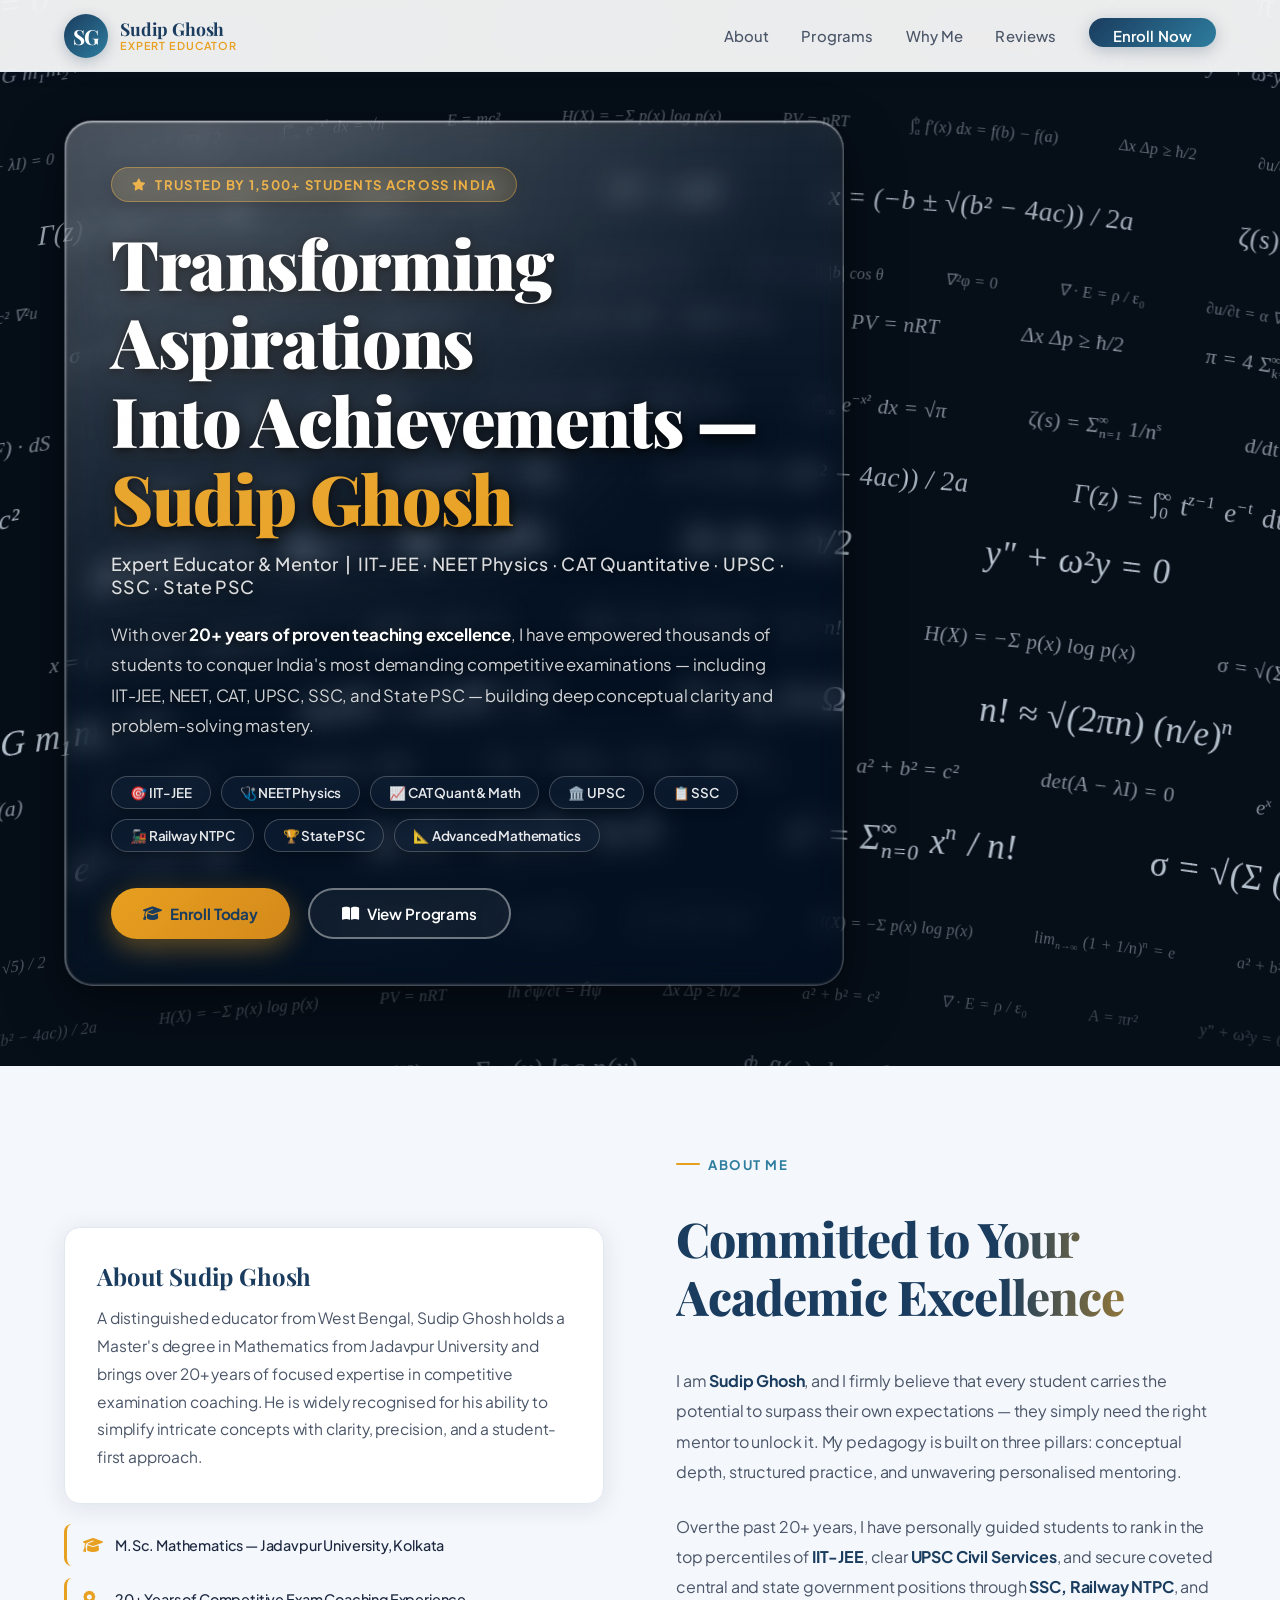
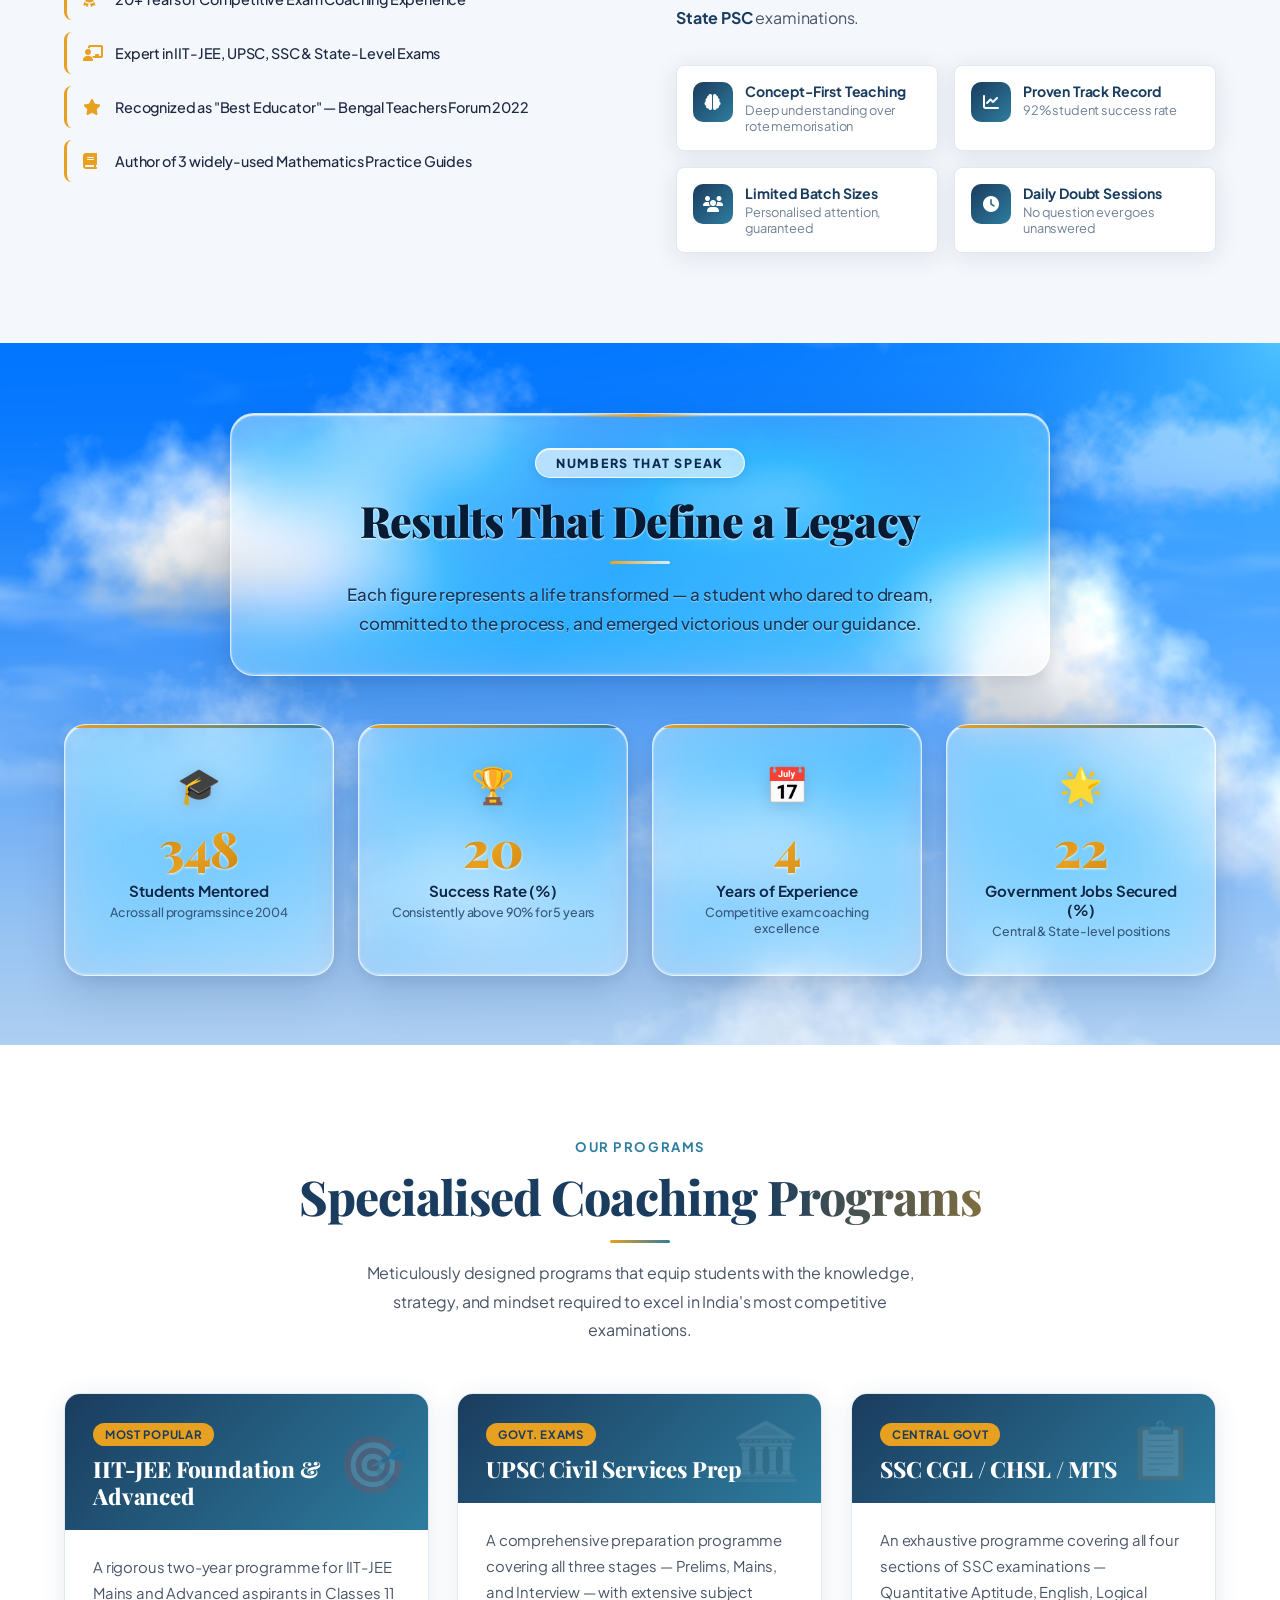
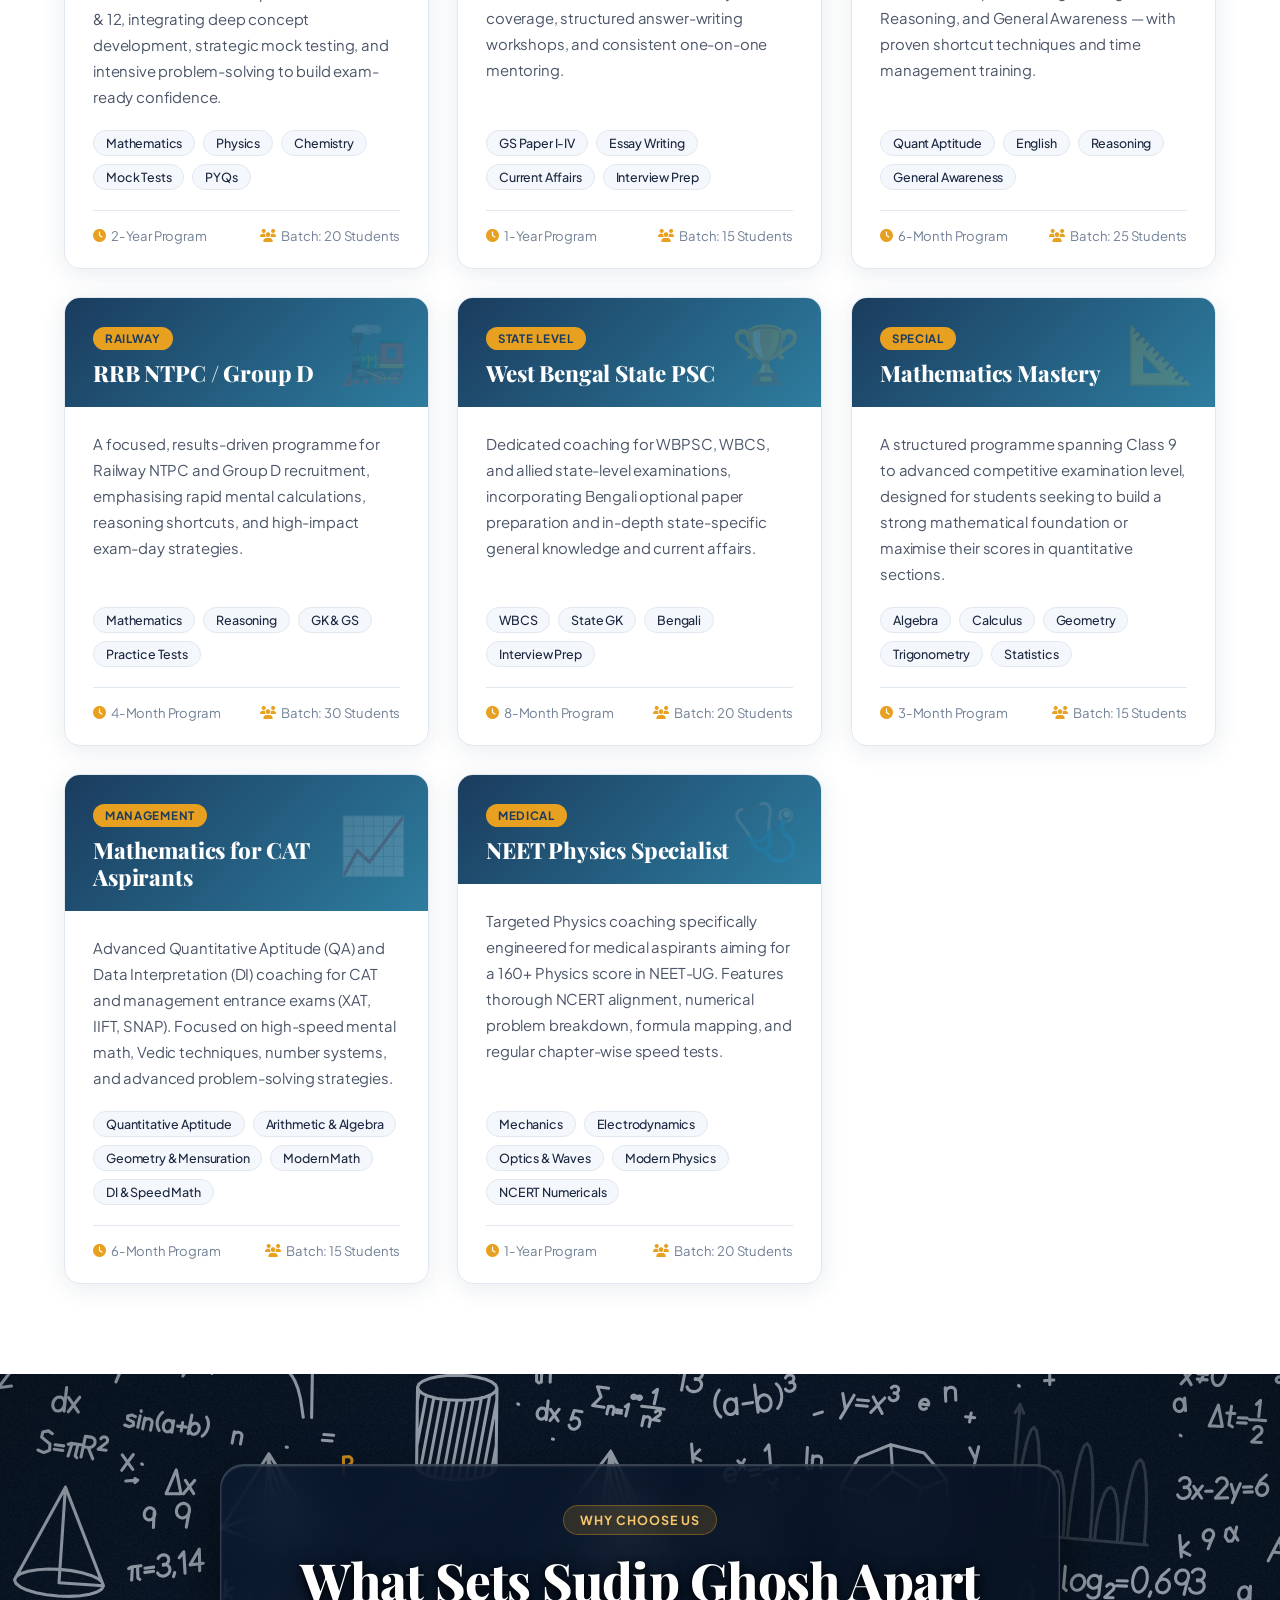
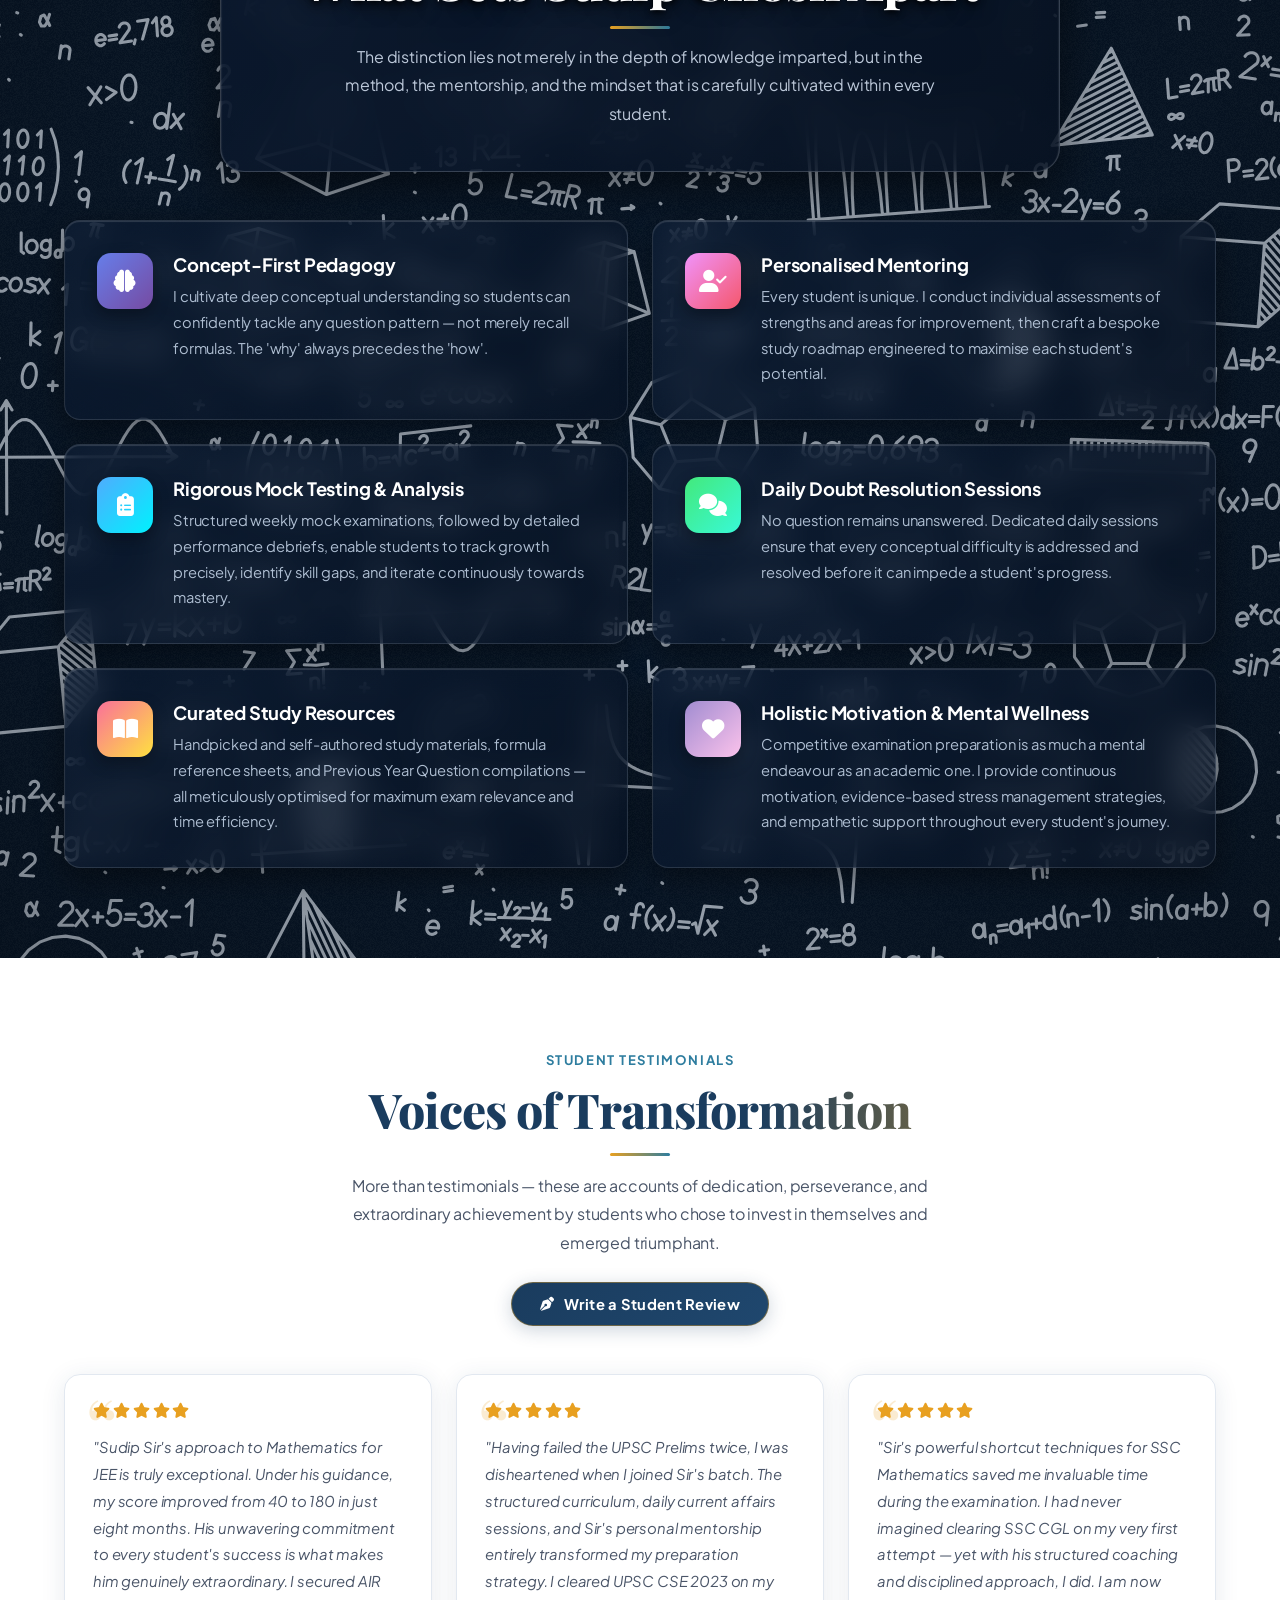
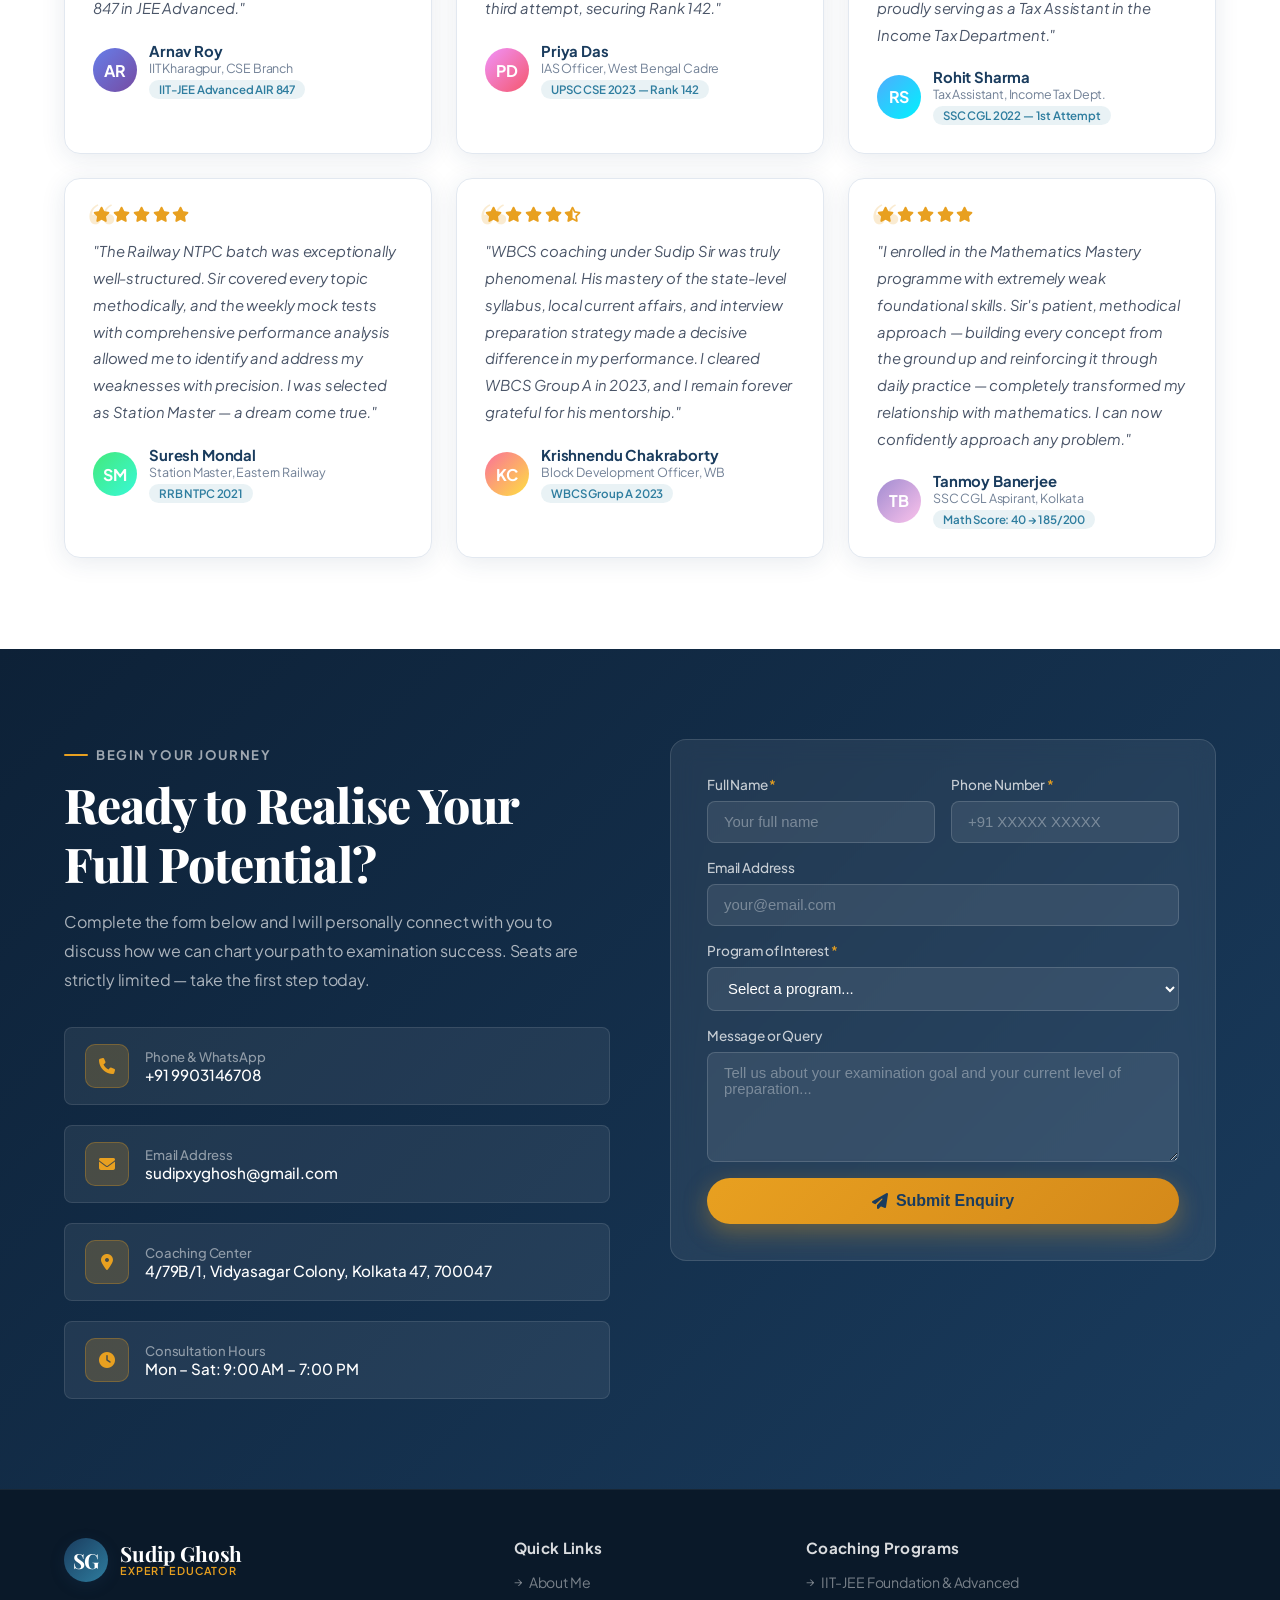
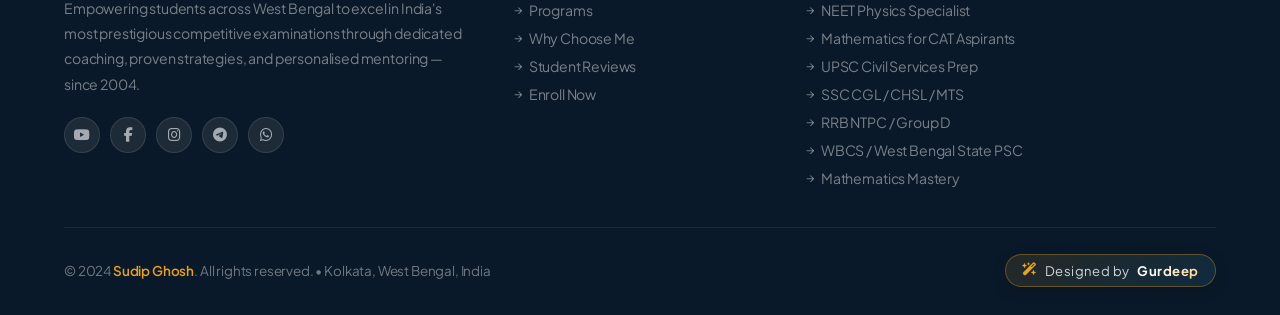
==== commit 3db5cba4: "feat: complete programs list in footer and add elegant 'Designed by Gurdeep' signature" ====
--- a/index.html
+++ b/index.html
@@ -896,8 +896,8 @@
       border-top: 1px solid rgba(255,255,255,0.06);
     }
     .footer-top {
-      display: grid; grid-template-columns: 1.5fr 1fr 1fr;
-      gap: 48px; margin-bottom: 40px;
+      display: grid; grid-template-columns: 1.3fr 0.8fr 1.3fr;
+      gap: 40px; margin-bottom: 40px;
     }
     .footer-brand .nav-logo-text span:first-child { color: #fff; font-size: 1.3rem; }
     .footer-brand p { font-size: 0.88rem; color: rgba(255,255,255,0.45); line-height: 1.8; margin-top: 14px; }
@@ -910,7 +910,7 @@
       border: 1px solid rgba(255,255,255,0.1);
     }
     .social-btn:hover { background: var(--accent); color: var(--primary); transform: translateY(-3px); border-color: var(--accent); }
-    .footer-col h4 { font-size: 0.95rem; font-weight: 700; color: rgba(255,255,255,0.8); margin-bottom: 16px; }
+    .footer-col h4 { font-size: 0.95rem; font-weight: 700; color: rgba(255,255,255,0.85); margin-bottom: 16px; letter-spacing: 0.02em; }
     .footer-col ul { list-style: none; display: flex; flex-direction: column; gap: 10px; }
     .footer-col ul li a {
       text-decoration: none; color: rgba(255,255,255,0.45);
@@ -920,11 +920,49 @@
     .footer-col ul li a:hover { color: var(--accent); }
     .footer-col ul li a::before { content: '→'; font-size: 0.75rem; }
     .footer-bottom {
-      border-top: 1px solid rgba(255,255,255,0.06);
-      padding-top: 24px; display: flex; justify-content: space-between; align-items: center;
-    }
-    .footer-bottom p { font-size: 0.82rem; color: rgba(255,255,255,0.3); }
-    .footer-bottom span { color: var(--accent); }
+      border-top: 1px solid rgba(255,255,255,0.08);
+      padding-top: 26px; display: flex; justify-content: space-between; align-items: center;
+      flex-wrap: wrap; gap: 16px;
+    }
+    .footer-bottom p { font-size: 0.84rem; color: rgba(255,255,255,0.42); margin: 0; }
+    .footer-bottom p span { color: var(--accent); font-weight: 600; }
+    .designer-signature {
+      display: inline-flex;
+      align-items: center;
+    }
+    .designer-pill {
+      display: inline-flex;
+      align-items: center;
+      gap: 8px;
+      padding: 7px 16px;
+      background: linear-gradient(135deg, rgba(232, 160, 32, 0.12), rgba(46, 125, 159, 0.18));
+      border: 1px solid rgba(232, 160, 32, 0.35);
+      border-radius: 50px;
+      font-size: 0.82rem;
+      color: rgba(255, 255, 255, 0.8);
+      letter-spacing: 0.03em;
+      transition: all 0.3s cubic-bezier(.22,1,.36,1);
+      backdrop-filter: blur(10px);
+      box-shadow: 0 4px 14px rgba(0, 0, 0, 0.2);
+    }
+    .designer-pill i {
+      color: var(--accent);
+      font-size: 0.82rem;
+    }
+    .designer-pill strong {
+      font-weight: 700;
+      color: #ffffff;
+      background: linear-gradient(135deg, #ffffff 30%, #fbd38d 100%);
+      -webkit-background-clip: text;
+      -webkit-text-fill-color: transparent;
+      letter-spacing: 0.04em;
+    }
+    .designer-pill:hover {
+      transform: translateY(-2px);
+      border-color: var(--accent);
+      background: linear-gradient(135deg, rgba(232, 160, 32, 0.22), rgba(46, 125, 159, 0.28));
+      box-shadow: 0 6px 20px rgba(232, 160, 32, 0.25);
+    }
 
     /* ===================== SCROLL REVEAL ===================== */
     .reveal {
@@ -1776,20 +1814,26 @@
         </ul>
       </div>
       <div class="footer-col">
-        <h4>Programs</h4>
+        <h4>Coaching Programs</h4>
         <ul>
-          <li><a href="#courses">IIT-JEE Advanced</a></li>
-          <li><a href="#courses">UPSC Civil Services</a></li>
-          <li><a href="#courses">SSC CGL / CHSL</a></li>
-          <li><a href="#courses">RRB NTPC</a></li>
-          <li><a href="#courses">WBCS / State PSC</a></li>
+          <li><a href="#courses">IIT-JEE Foundation &amp; Advanced</a></li>
+          <li><a href="#courses">NEET Physics Specialist</a></li>
+          <li><a href="#courses">Mathematics for CAT Aspirants</a></li>
+          <li><a href="#courses">UPSC Civil Services Prep</a></li>
+          <li><a href="#courses">SSC CGL / CHSL / MTS</a></li>
+          <li><a href="#courses">RRB NTPC / Group D</a></li>
+          <li><a href="#courses">WBCS / West Bengal State PSC</a></li>
           <li><a href="#courses">Mathematics Mastery</a></li>
         </ul>
       </div>
     </div>
     <div class="footer-bottom">
-      <p>© 2024 <span>Sudip Ghosh</span>. All rights reserved. Designed with ❤️ for every aspiring student.</p>
-      <p>Kolkata, West Bengal, India</p>
+      <p>© 2024 <span>Sudip Ghosh</span>. All rights reserved. • Kolkata, West Bengal, India</p>
+      <div class="designer-signature">
+        <span class="designer-pill" title="Website Designed by Gurdeep">
+          <i class="fas fa-wand-magic-sparkles"></i> Designed by <strong>Gurdeep</strong>
+        </span>
+      </div>
     </div>
   </div>
 </footer>
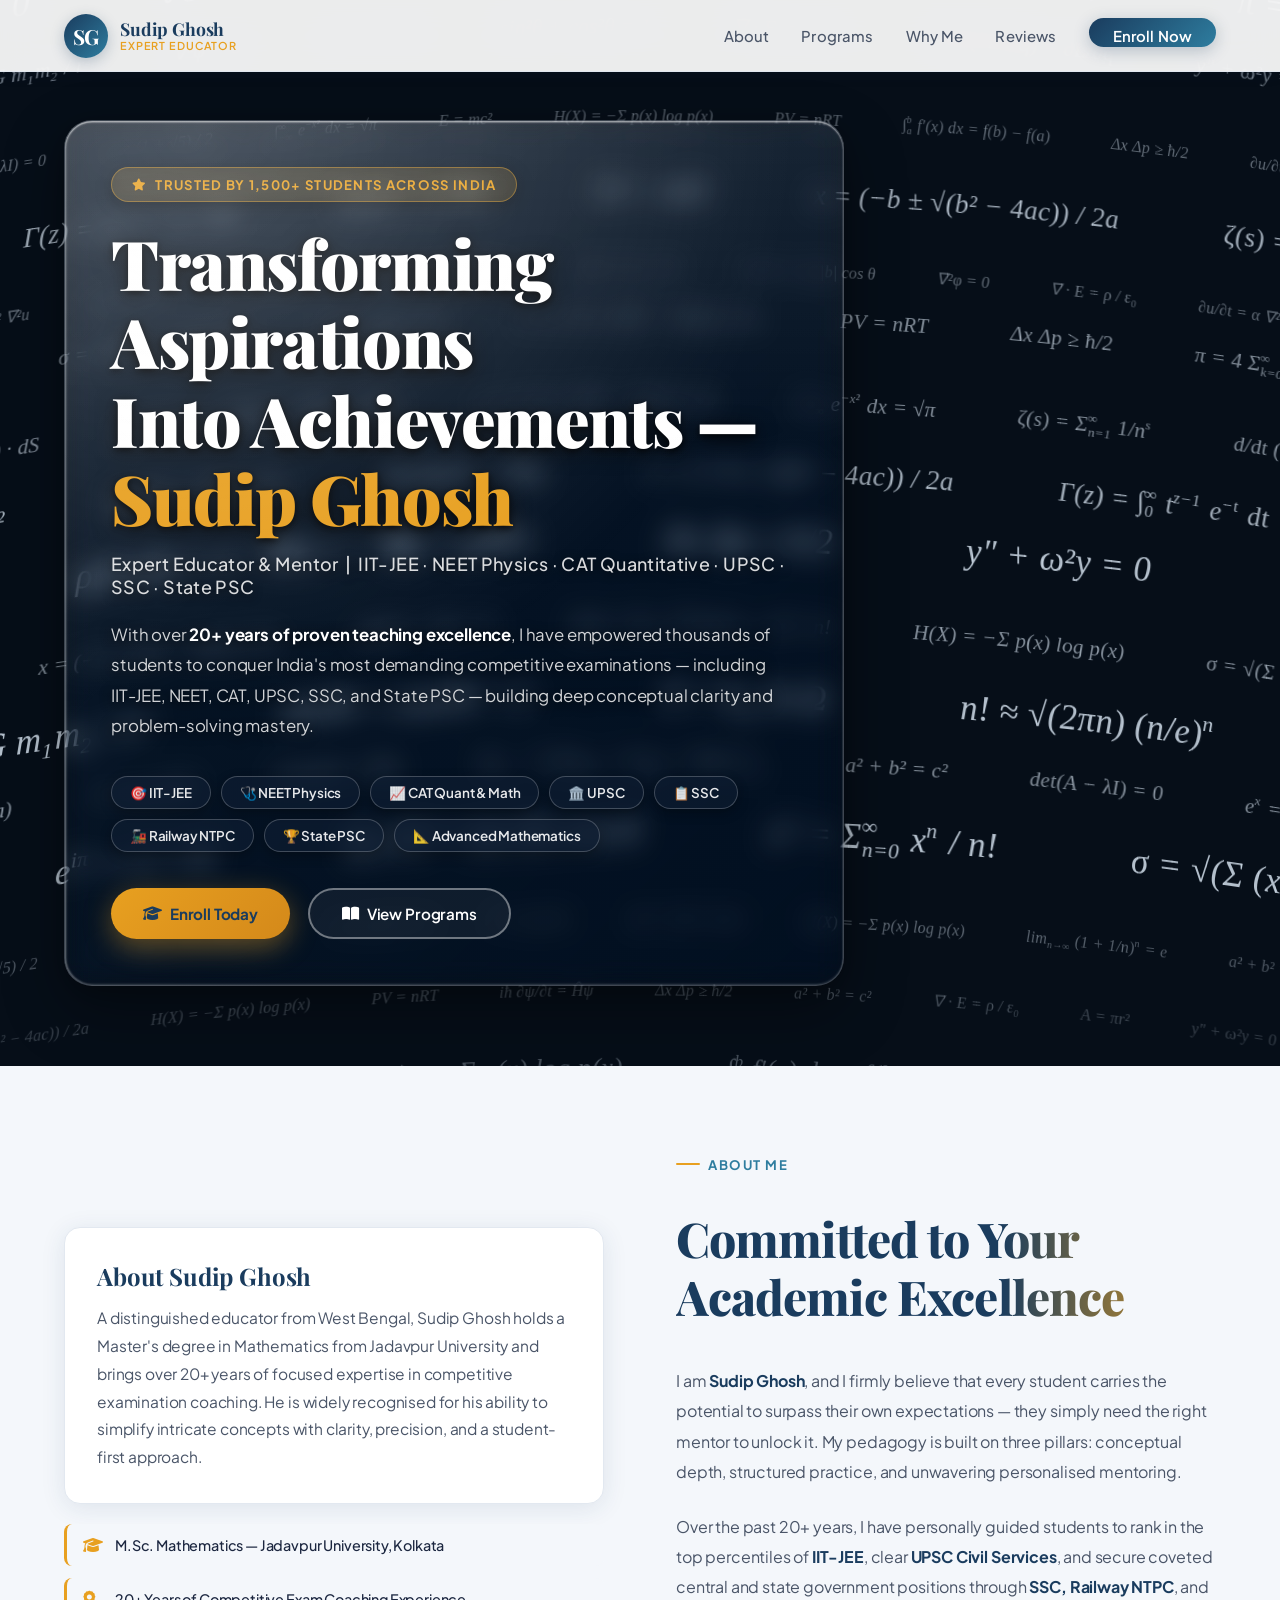
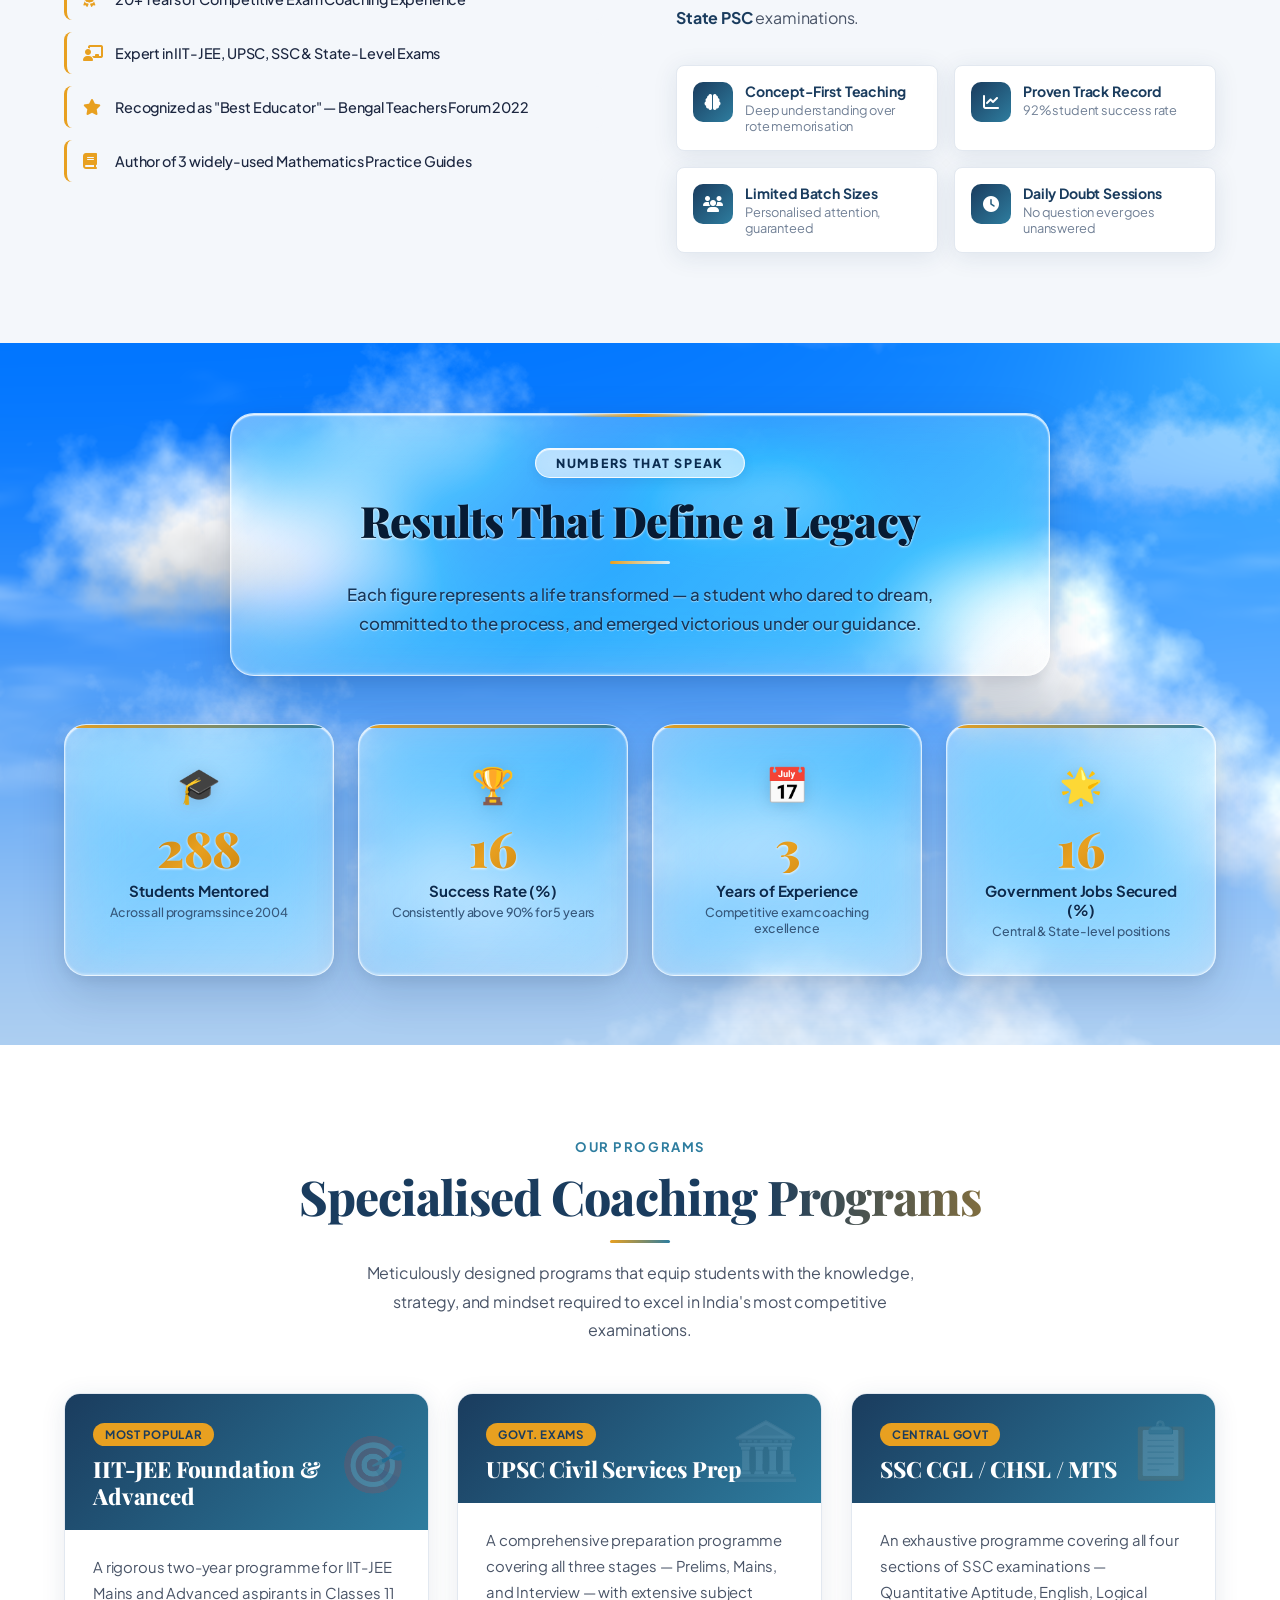
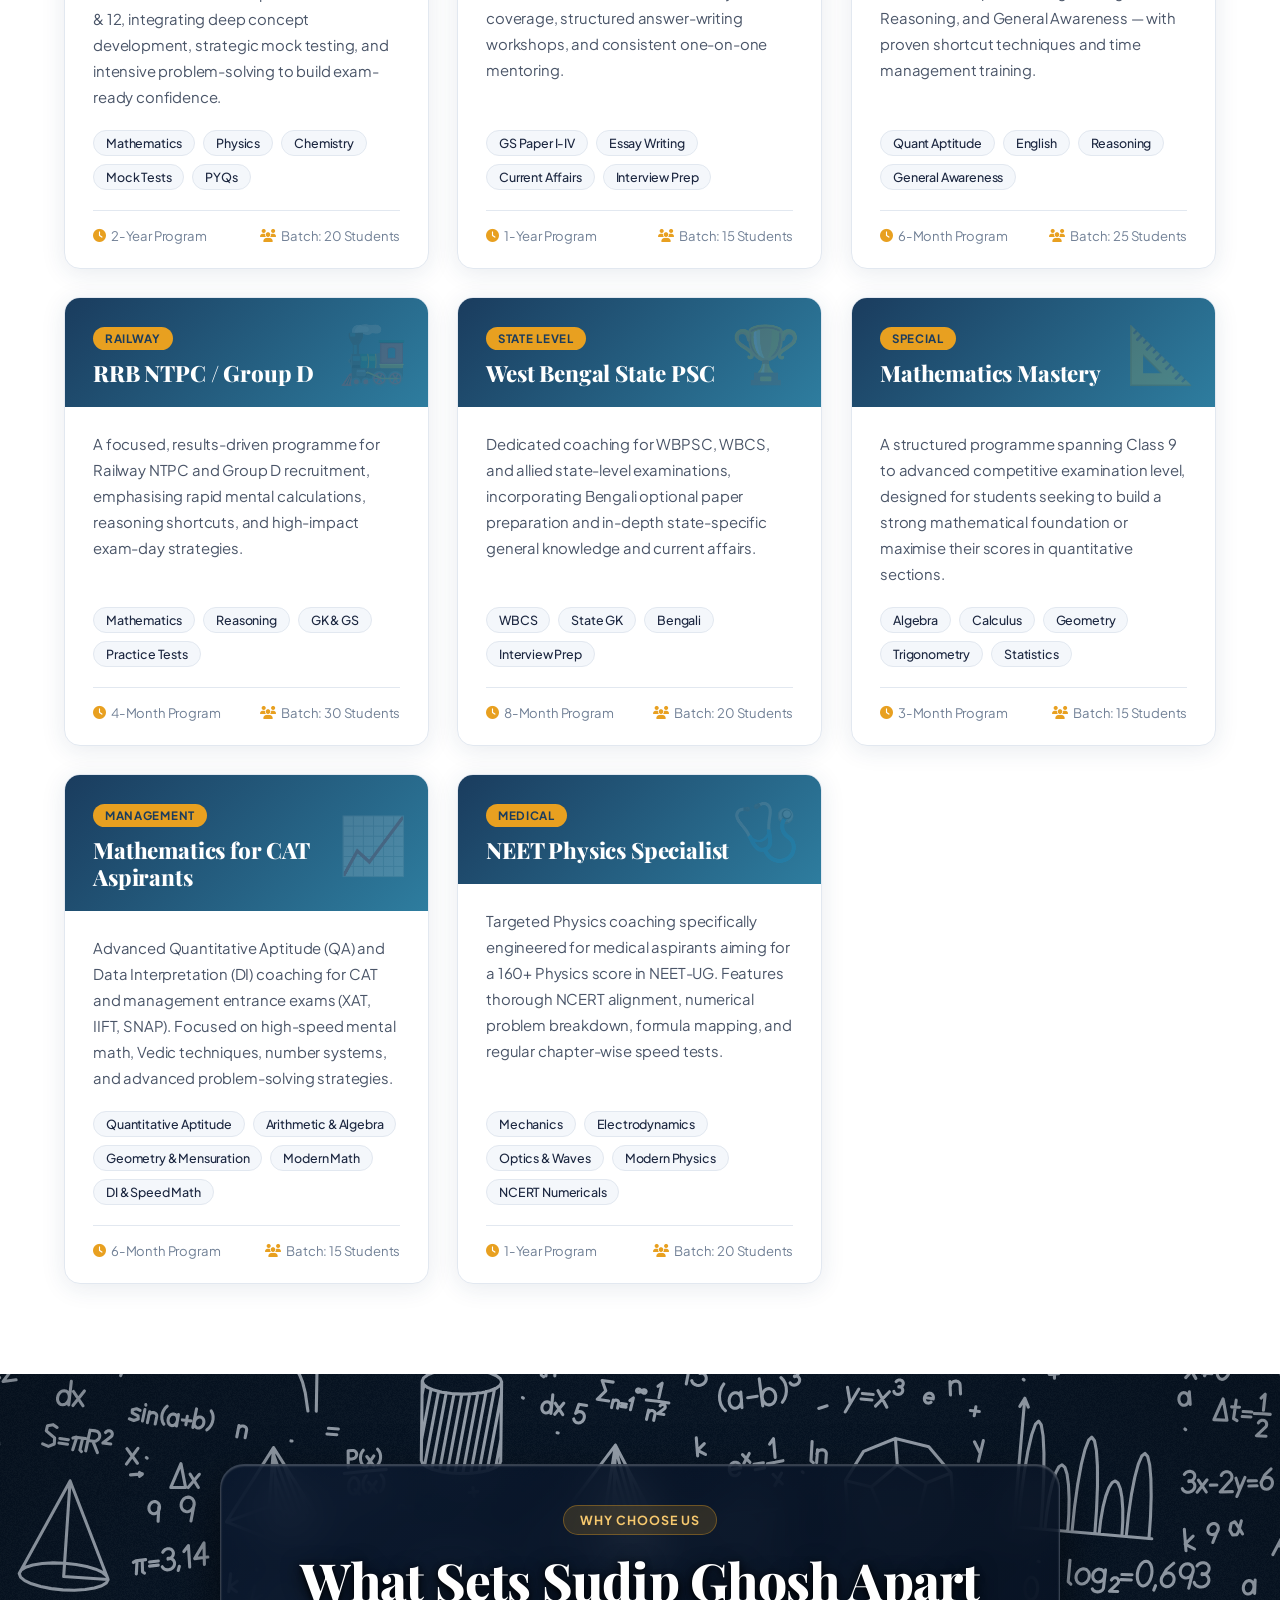
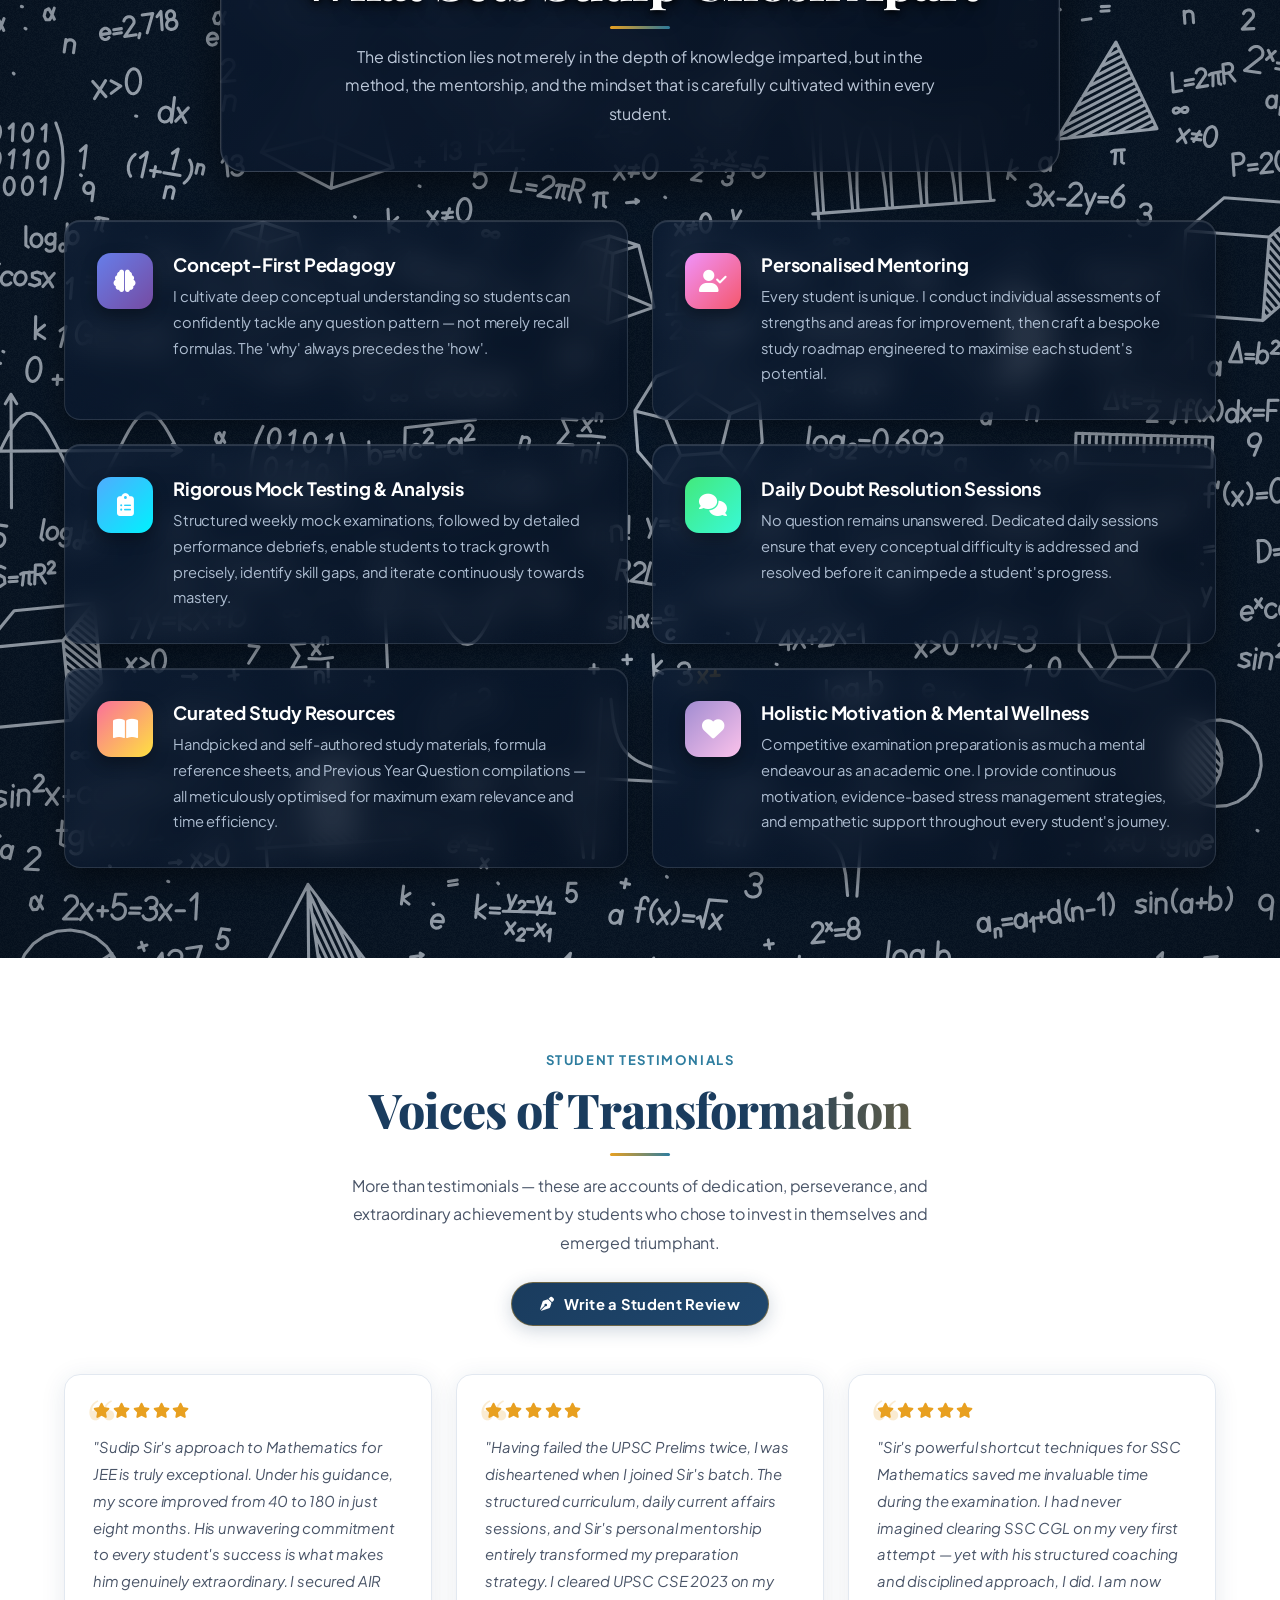
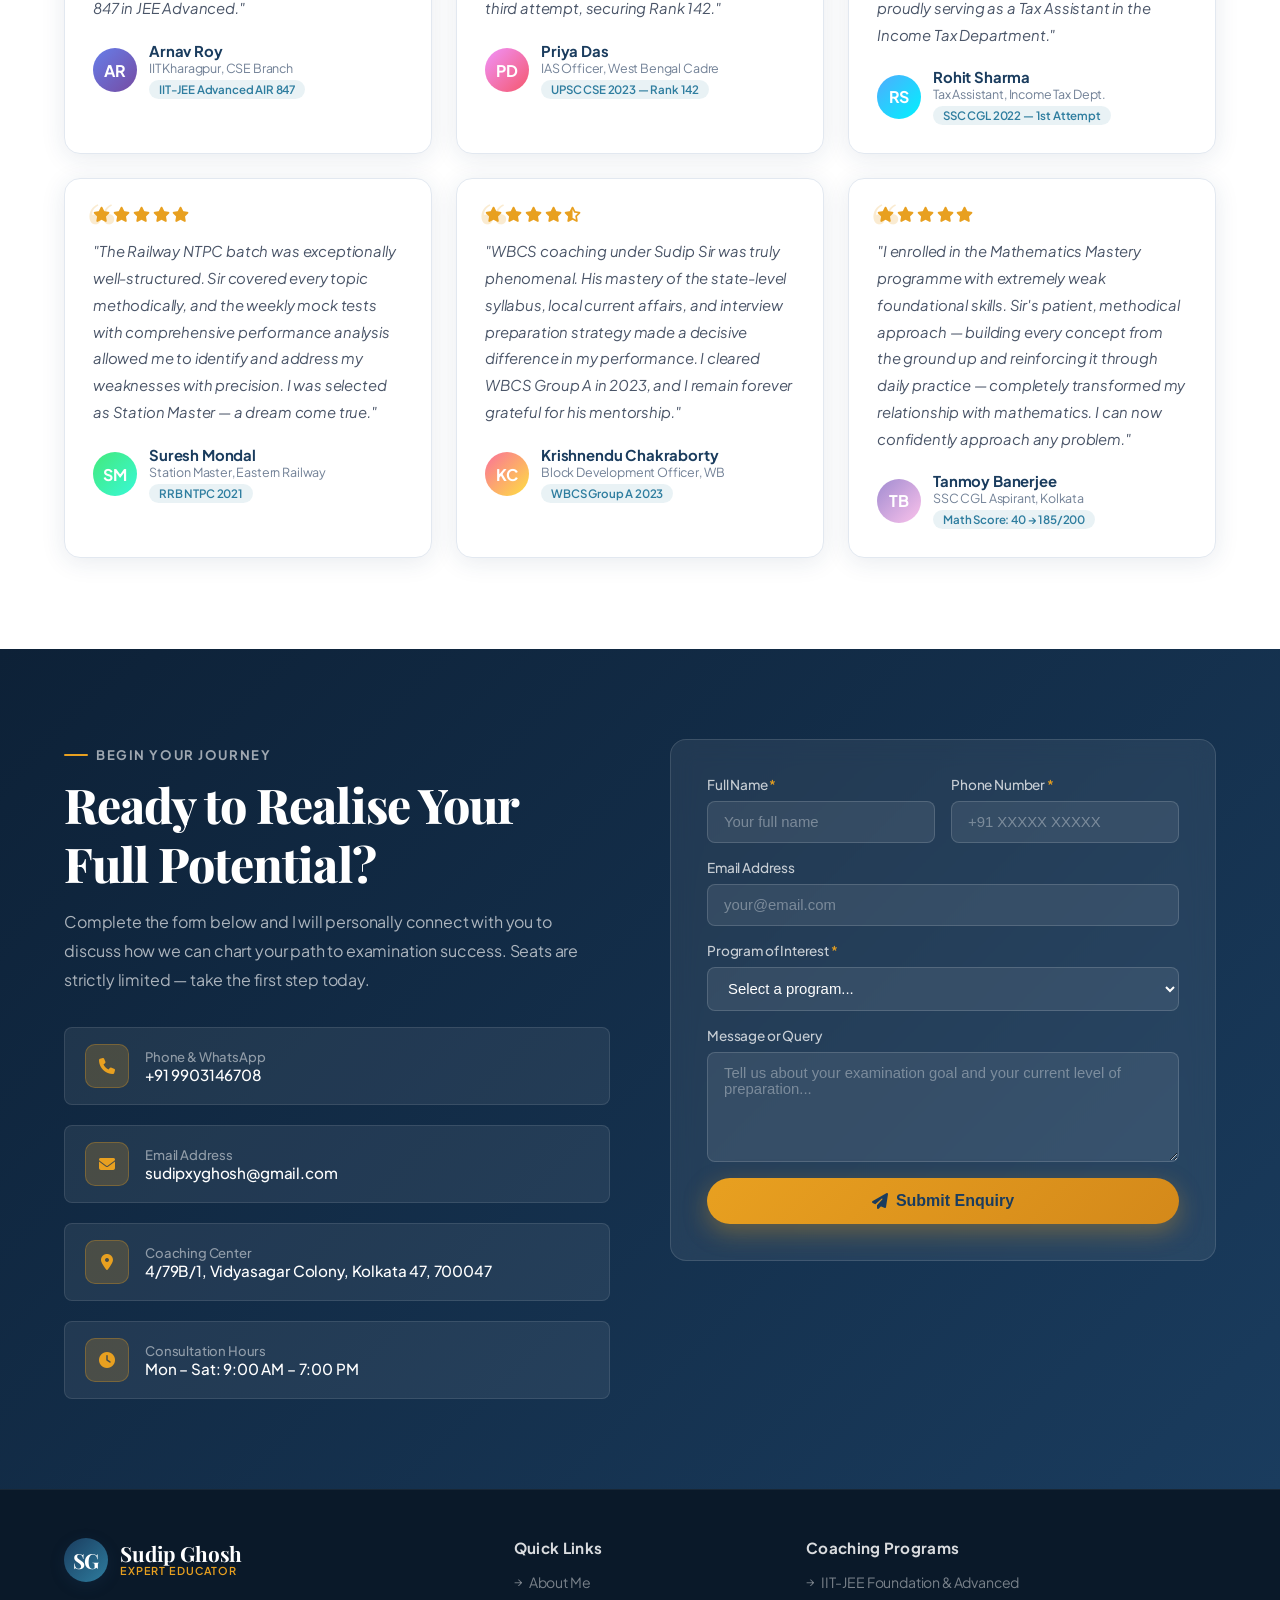
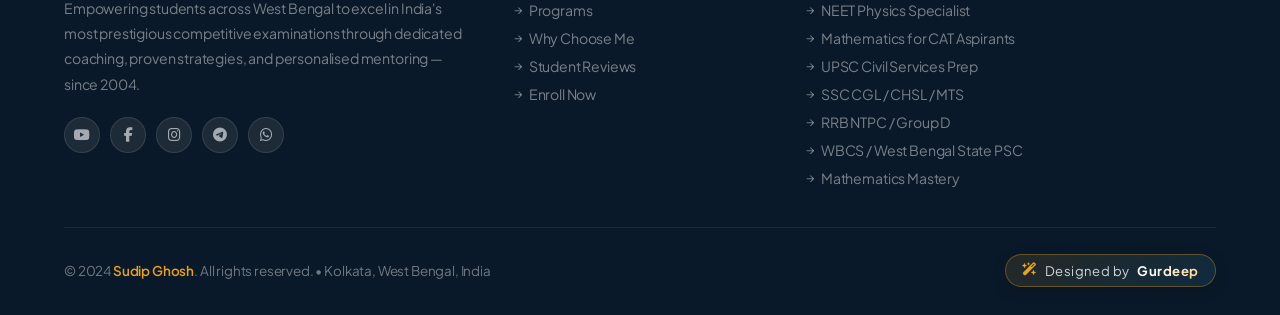
==== commit 61c0761d: "fix(mobile): complete mobile responsiveness overhaul, eliminate horizontal scroll overflow, and poli" ====
--- a/index.html
+++ b/index.html
@@ -14,7 +14,13 @@
   <style>
     /* ===================== RESET & BASE ===================== */
     *, *::before, *::after { margin: 0; padding: 0; box-sizing: border-box; }
-    html { scroll-behavior: smooth; font-size: 16px; }
+    html {
+      scroll-behavior: smooth;
+      font-size: 16px;
+      overflow-x: hidden;
+      width: 100%;
+      max-width: 100%;
+    }
 
     :root {
       --font-display: 'Cinzel', 'Playfair Display', serif;
@@ -42,7 +48,10 @@
       background: var(--white);
       color: var(--text-dark);
       overflow-x: hidden;
+      width: 100%;
+      max-width: 100%;
       letter-spacing: -0.01em;
+      position: relative;
     }
 
     /* ===================== SCROLLBAR ===================== */
@@ -303,7 +312,7 @@
       border-radius: 2px; margin: 14px auto 0;
     }
     .text-center .section-desc { margin: 0 auto; }
-    .container { max-width: 1200px; margin: 0 auto; }
+    .container { width: 100%; max-width: 1200px; margin: 0 auto; }
 
     /* ===================== ABOUT ===================== */
     #about { background: var(--light-bg); }
@@ -1128,31 +1137,201 @@
     @media (max-width: 1024px) {
       .hero-content { grid-template-columns: 1fr; }
       .hero-image-wrap { display: none; }
-      .about-grid { grid-template-columns: 1fr; }
-      .stats-grid { grid-template-columns: repeat(2, 1fr); }
-      .courses-grid { grid-template-columns: repeat(2, 1fr); }
+      .about-grid { grid-template-columns: 1fr; gap: 40px; }
+      .stats-grid { grid-template-columns: repeat(2, 1fr); gap: 16px; }
+      .courses-grid { grid-template-columns: repeat(2, 1fr); gap: 20px; }
       .ach-grid { grid-template-columns: repeat(2, 1fr); }
-    }
+      .contact-grid { grid-template-columns: 1fr; gap: 40px; }
+      .footer-top { grid-template-columns: 1.2fr 0.8fr 1.2fr; gap: 28px; }
+    }
+
     @media (max-width: 768px) {
-      section { padding: 70px 5%; }
-      .stats-heading { padding: 24px 20px 26px; }
+      section {
+        padding: 55px 16px;
+        overflow: hidden;
+      }
+      .reveal, .reveal-left, .reveal-right, .reveal-pop {
+        opacity: 1 !important;
+        transform: none !important;
+      }
+      .container { padding: 0; width: 100%; max-width: 100%; }
+
+      /* Navigation */
+      nav#navbar { padding: 0 16px; height: 64px; }
+      nav.scrolled { height: 60px; }
       .nav-links { display: none; }
-      .hamburger { display: flex; }
-      .hero-content { text-align: center; }
-      .hero-tags { justify-content: center; }
-      .hero-buttons { justify-content: center; }
-      .courses-grid { grid-template-columns: 1fr; }
-      .reviews-grid { grid-template-columns: 1fr; }
-      .contact-grid { grid-template-columns: 1fr; }
-      .footer-top { grid-template-columns: 1fr; gap: 32px; }
-      .footer-bottom { flex-direction: column; gap: 8px; text-align: center; }
-      .why-grid { grid-template-columns: 1fr; }
-      .form-row { grid-template-columns: 1fr; }
-    }
+      .hamburger {
+        display: flex;
+        width: 38px;
+        height: 38px;
+        align-items: center;
+        justify-content: center;
+        z-index: 1001;
+      }
+      .hamburger span { width: 22px; }
+      .hamburger.open span:nth-child(1) { transform: translateY(7px) rotate(45deg); }
+      .hamburger.open span:nth-child(2) { opacity: 0; }
+      .hamburger.open span:nth-child(3) { transform: translateY(-7px) rotate(-45deg); }
+
+      .mobile-nav {
+        position: fixed; top: 64px; left: 0; right: 0;
+        background: rgba(255, 255, 255, 0.98);
+        backdrop-filter: blur(20px); -webkit-backdrop-filter: blur(20px);
+        box-shadow: 0 16px 40px rgba(0, 0, 0, 0.16);
+        padding: 16px 20px 24px;
+        display: flex; flex-direction: column; gap: 6px;
+        transform: translateY(-120%);
+        transition: transform 0.35s cubic-bezier(.22,1,.36,1), opacity 0.35s ease;
+        opacity: 0;
+        z-index: 999;
+        border-bottom: 2px solid var(--accent);
+      }
+      .mobile-nav.open { transform: translateY(0); opacity: 1; }
+      .mobile-nav a {
+        text-decoration: none; color: var(--text-dark); font-weight: 600;
+        padding: 12px 6px; border-bottom: 1px solid var(--border); font-size: 0.98rem;
+        display: flex; align-items: center; justify-content: space-between;
+      }
+      .mobile-nav a[href="#contact"] {
+        background: linear-gradient(135deg, var(--primary), var(--accent2));
+        color: #fff !important; text-align: center; justify-content: center;
+        border-radius: 50px; padding: 13px; margin-top: 10px;
+        border: none; box-shadow: 0 6px 20px rgba(26,60,94,0.25);
+      }
+
+      /* Hero Section */
+      #hero {
+        padding: 88px 14px 44px;
+        min-height: auto;
+      }
+      .hero-content {
+        align-items: center;
+        text-align: center;
+        max-width: 100%;
+      }
+      .hero-left {
+        padding: 24px 16px;
+        border-radius: 20px;
+        text-align: center;
+      }
+      .hero-badge {
+        font-size: 0.72rem; padding: 6px 14px; margin-bottom: 14px;
+        letter-spacing: 0.06em;
+      }
+      .hero-title {
+        font-size: clamp(1.75rem, 6.8vw, 2.25rem);
+        line-height: 1.22;
+        margin-bottom: 12px;
+        word-break: break-word;
+      }
+      .hero-subtitle {
+        font-size: 0.95rem; line-height: 1.45; margin-bottom: 14px;
+      }
+      .hero-desc {
+        font-size: 0.88rem; line-height: 1.68; margin-bottom: 22px;
+      }
+      .hero-tags {
+        justify-content: center; gap: 6px; margin-bottom: 22px;
+      }
+      .hero-tag {
+        font-size: 0.76rem; padding: 5px 12px;
+      }
+      .hero-buttons {
+        display: flex; flex-direction: column; width: 100%; gap: 10px; align-items: stretch;
+      }
+      .btn-primary, .btn-outline {
+        width: 100%; justify-content: center; padding: 13px 20px; font-size: 0.92rem;
+      }
+
+      /* Stats Section */
+      #stats { padding: 48px 12px 36px; }
+      .stats-heading {
+        padding: 20px 14px 22px; border-radius: 18px; margin-bottom: 20px;
+      }
+      .stats-heading h2 { font-size: 1.45rem; line-height: 1.25; }
+      .stats-heading p { font-size: 0.84rem; line-height: 1.55; }
+      .stats-grid {
+        grid-template-columns: 1fr 1fr; gap: 10px; margin-top: 0;
+      }
+      .stat-card {
+        padding: 16px 10px; border-radius: 16px;
+      }
+      .stat-card-icon { font-size: 1.35rem; margin-bottom: 6px; }
+      .stat-card-num { font-size: 1.85rem; margin-bottom: 3px; }
+      .stat-card-label { font-size: 0.78rem; }
+      .stat-card-sub { font-size: 0.68rem; line-height: 1.3; }
+
+      /* About Section */
+      #about { padding: 48px 14px; }
+      .about-grid { grid-template-columns: 1fr; gap: 24px; }
+      .about-card { padding: 20px 16px; border-radius: 16px; }
+      .about-card h3 { font-size: 1.35rem; }
+      .about-card p { font-size: 0.88rem; line-height: 1.7; }
+      .about-highlights { grid-template-columns: 1fr; gap: 10px; }
+
+      /* Courses Section */
+      #courses { padding: 48px 14px; }
+      .section-title { font-size: 1.65rem; }
+      .section-desc { font-size: 0.88rem; line-height: 1.65; }
+      .courses-grid { grid-template-columns: 1fr; gap: 16px; margin-top: 24px; }
+      .course-card { padding: 20px 16px; border-radius: 16px; }
+      .course-header h3 { font-size: 1.2rem; }
+
+      /* Why Section */
+      #why { padding: 48px 14px; }
+      .why-header-card { padding: 22px 14px; border-radius: 18px; }
+      .why-header-card h2 { font-size: 1.55rem; }
+      .why-header-card p { font-size: 0.86rem; }
+      .why-grid { grid-template-columns: 1fr; gap: 12px; }
+      .why-card { padding: 18px 14px; border-radius: 16px; }
+
+      /* Reviews Section */
+      #reviews { padding: 48px 14px; }
+      .btn-write-review { padding: 11px 20px; font-size: 0.86rem; }
+      .reviews-grid { grid-template-columns: 1fr; gap: 16px; margin-top: 24px; }
+      .review-card { padding: 20px 16px; border-radius: 16px; }
+      .review-text { font-size: 0.88rem; line-height: 1.7; }
+
+      /* Review Modal */
+      .modal-overlay { padding: 12px; }
+      .modal-container {
+        padding: 22px 16px; border-radius: 18px; width: 100%; max-width: 100%;
+      }
+      .modal-title { font-size: 1.3rem; }
+      .modal-subtitle { font-size: 0.82rem; margin-bottom: 14px; }
+      .modal-container .form-row { grid-template-columns: 1fr !important; gap: 0 !important; }
+      .star-rating-select { padding: 6px 10px; gap: 4px; }
+      .star-btn { font-size: 1.25rem; }
+      .star-feedback { font-size: 0.78rem; margin-left: 6px; }
+      .modal-actions { flex-direction: column-reverse; gap: 8px; }
+      .btn-cancel-review, .btn-submit-review { width: 100%; justify-content: center; padding: 12px; }
+
+      /* Contact Section */
+      #contact { padding: 48px 14px; }
+      .contact-grid { grid-template-columns: 1fr; gap: 28px; }
+      .contact-left .section-title { font-size: 1.6rem; }
+      .contact-info { gap: 12px; margin-top: 20px; }
+      .contact-item { padding: 12px 14px; gap: 12px; }
+      .contact-item-icon { width: 38px; height: 38px; font-size: 0.9rem; }
+      .contact-item-info p { font-size: 0.86rem; word-break: break-all; }
+      .contact-form { padding: 20px 14px; border-radius: 18px; width: 100%; }
+      .contact-form .form-row { grid-template-columns: 1fr !important; gap: 0 !important; }
+      .btn-submit { padding: 13px; font-size: 0.95rem; }
+
+      /* Footer */
+      footer { padding: 36px 16px 24px; }
+      .footer-top { grid-template-columns: 1fr; gap: 26px; }
+      .footer-bottom {
+        flex-direction: column; gap: 14px; text-align: center;
+      }
+      .designer-signature { justify-content: center; width: 100%; }
+    }
+
     @media (max-width: 480px) {
-      .stats-grid { grid-template-columns: 1fr 1fr; }
-      .ach-grid { grid-template-columns: 1fr 1fr; }
-      .about-highlights { grid-template-columns: 1fr; }
+      .stats-grid { grid-template-columns: 1fr 1fr; gap: 8px; }
+      .stat-card-num { font-size: 1.7rem; }
+      .stat-card { padding: 14px 8px; }
+      .hero-title { font-size: 1.75rem; }
     }
   </style>
 </head>
@@ -1930,9 +2109,15 @@
   /* ---- MOBILE NAV ---- */
   function toggleMobileNav() {
     const nav = document.getElementById('mobileNav');
+    const burger = document.getElementById('hamburger');
     nav.classList.toggle('open');
+    if (burger) burger.classList.toggle('open');
   }
-  function closeMobileNav() { document.getElementById('mobileNav').classList.remove('open'); }
+  function closeMobileNav() {
+    document.getElementById('mobileNav').classList.remove('open');
+    const burger = document.getElementById('hamburger');
+    if (burger) burger.classList.remove('open');
+  }
 
   /* ---- SCROLL REVEAL ---- */
   const revealEls = document.querySelectorAll('.reveal, .reveal-left, .reveal-right, .reveal-pop');
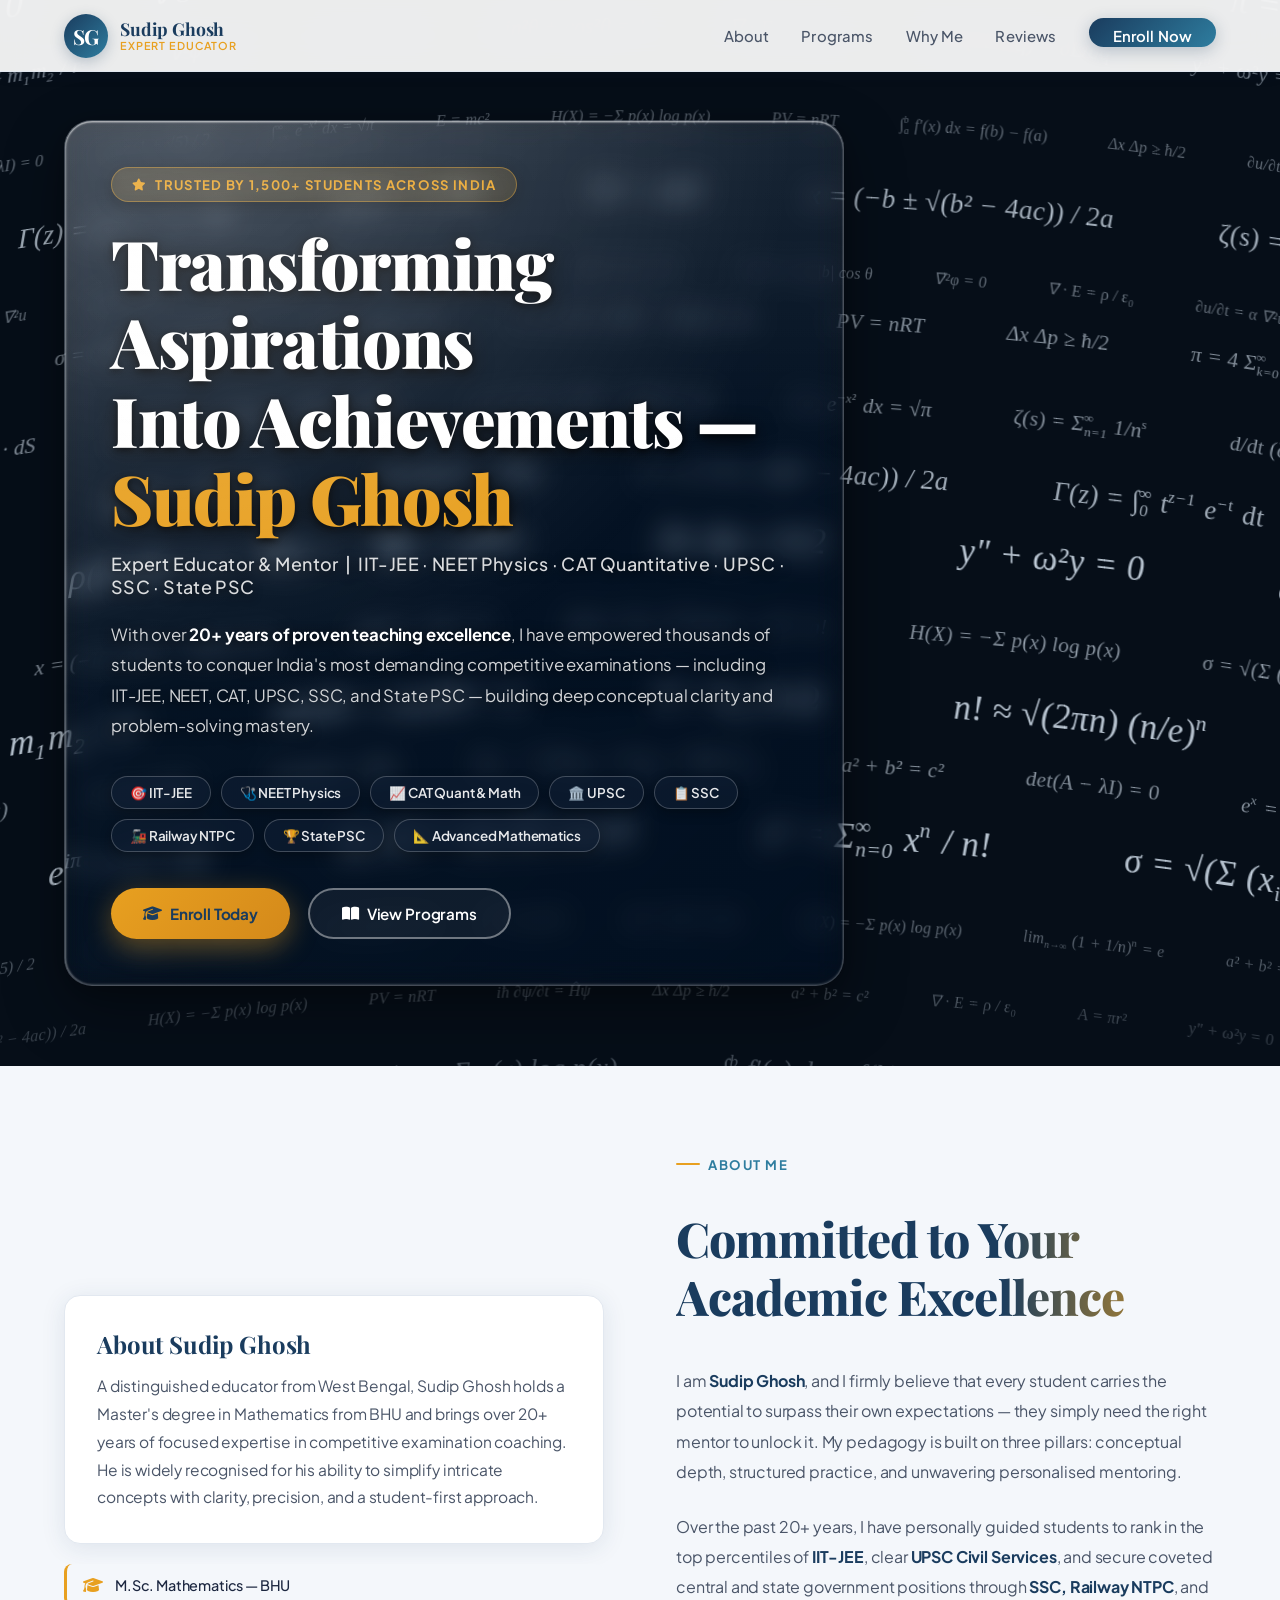
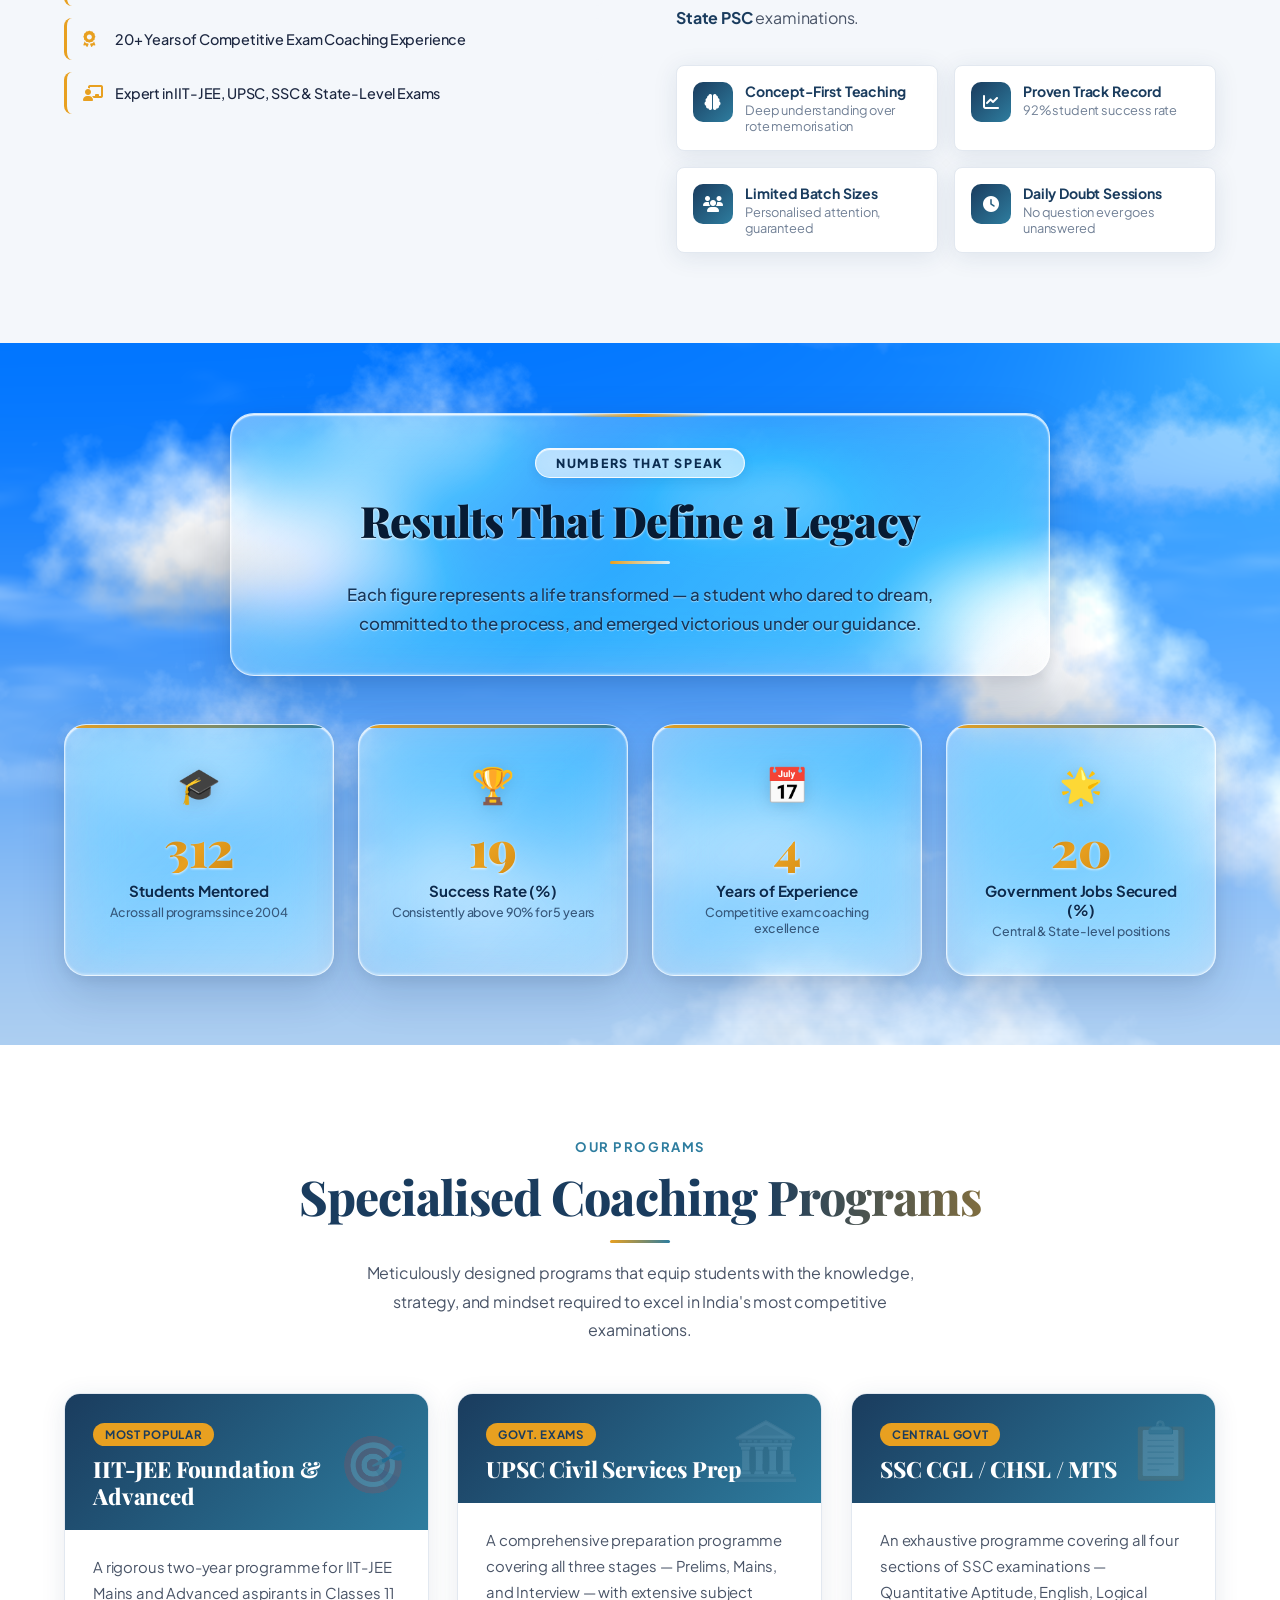
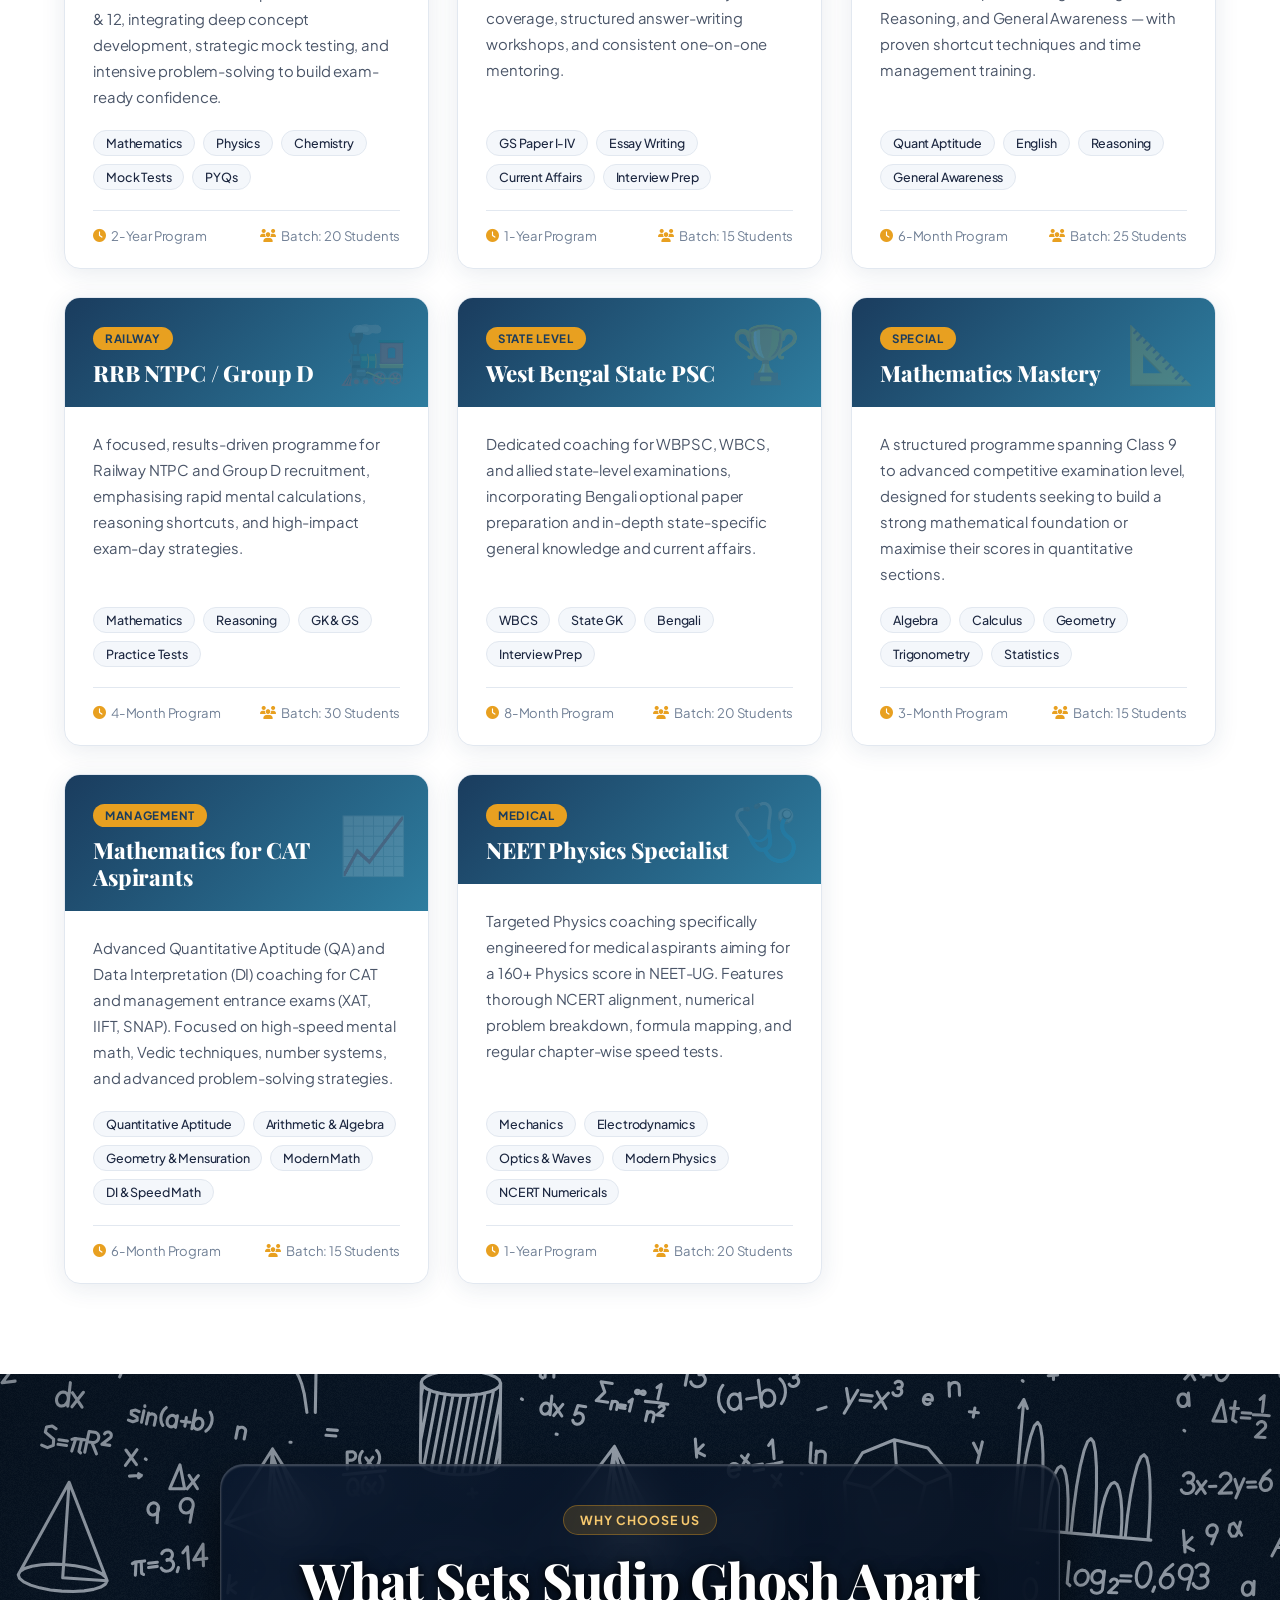
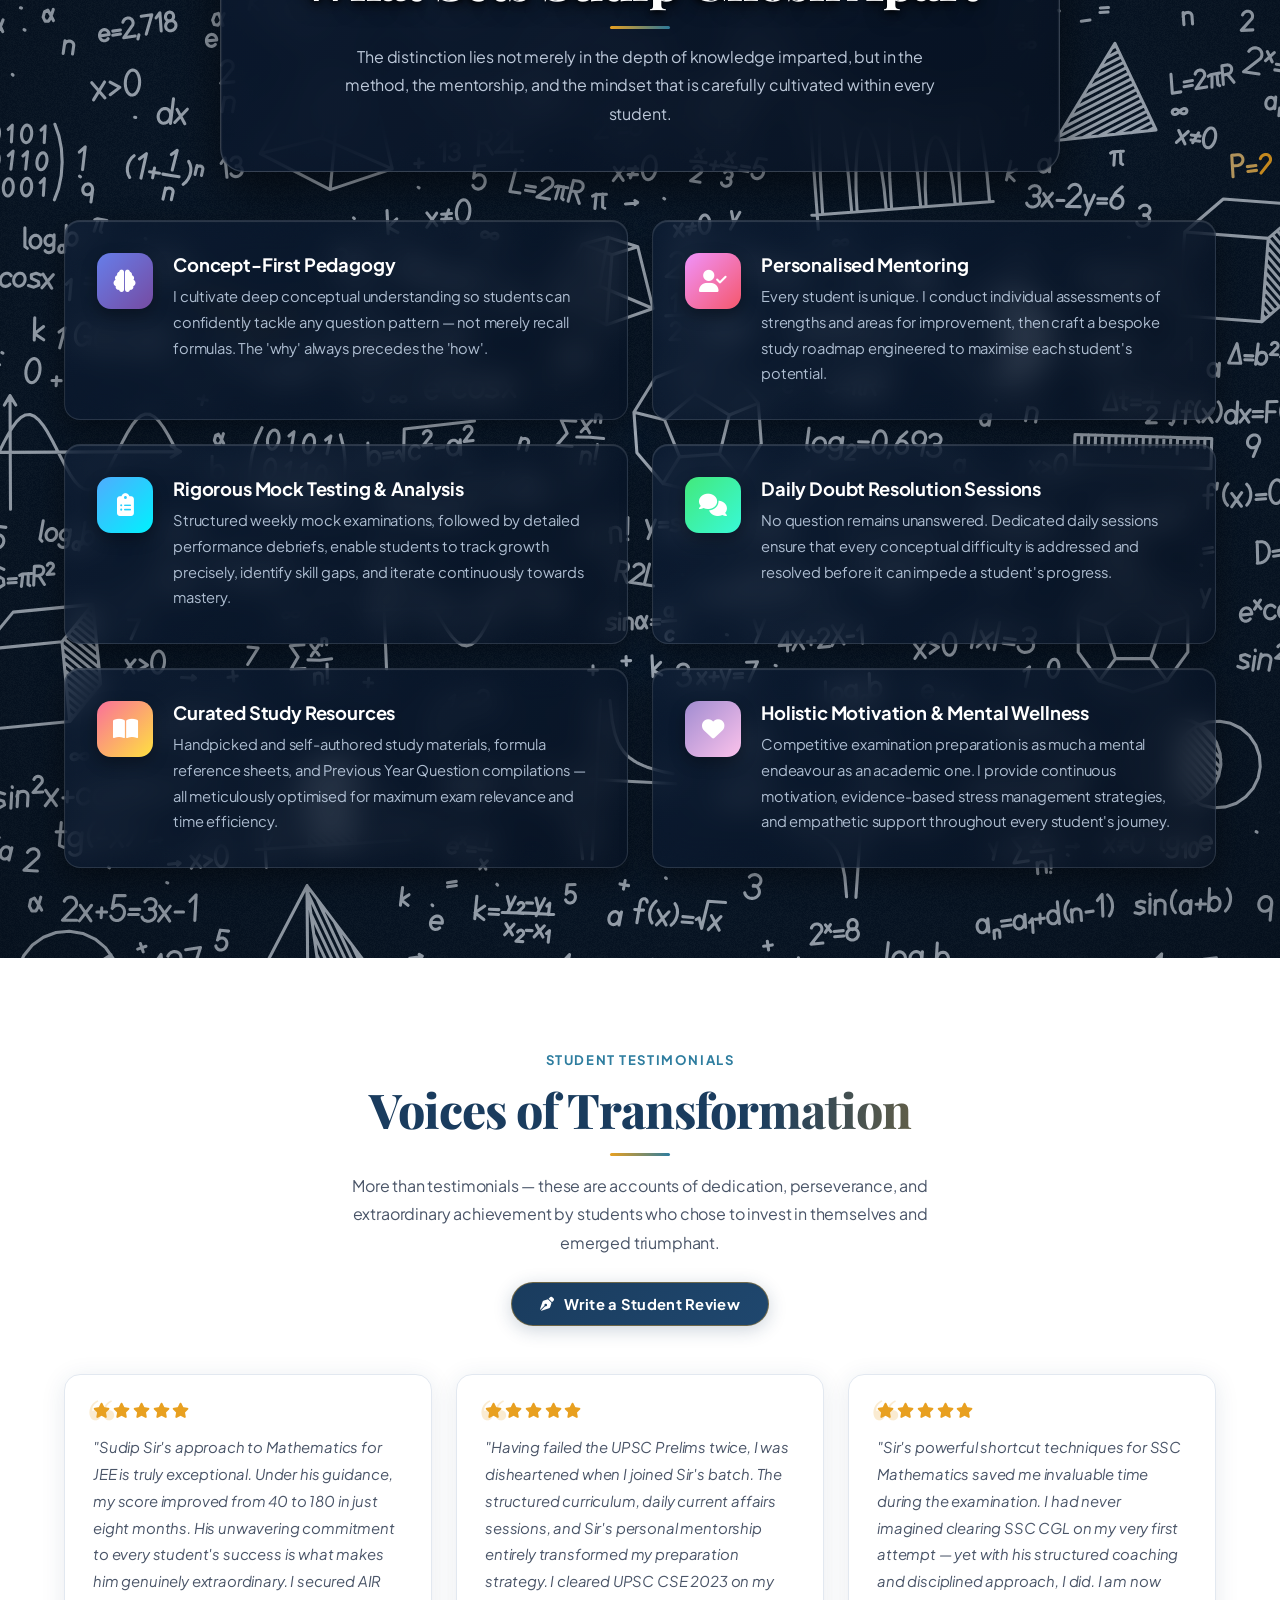
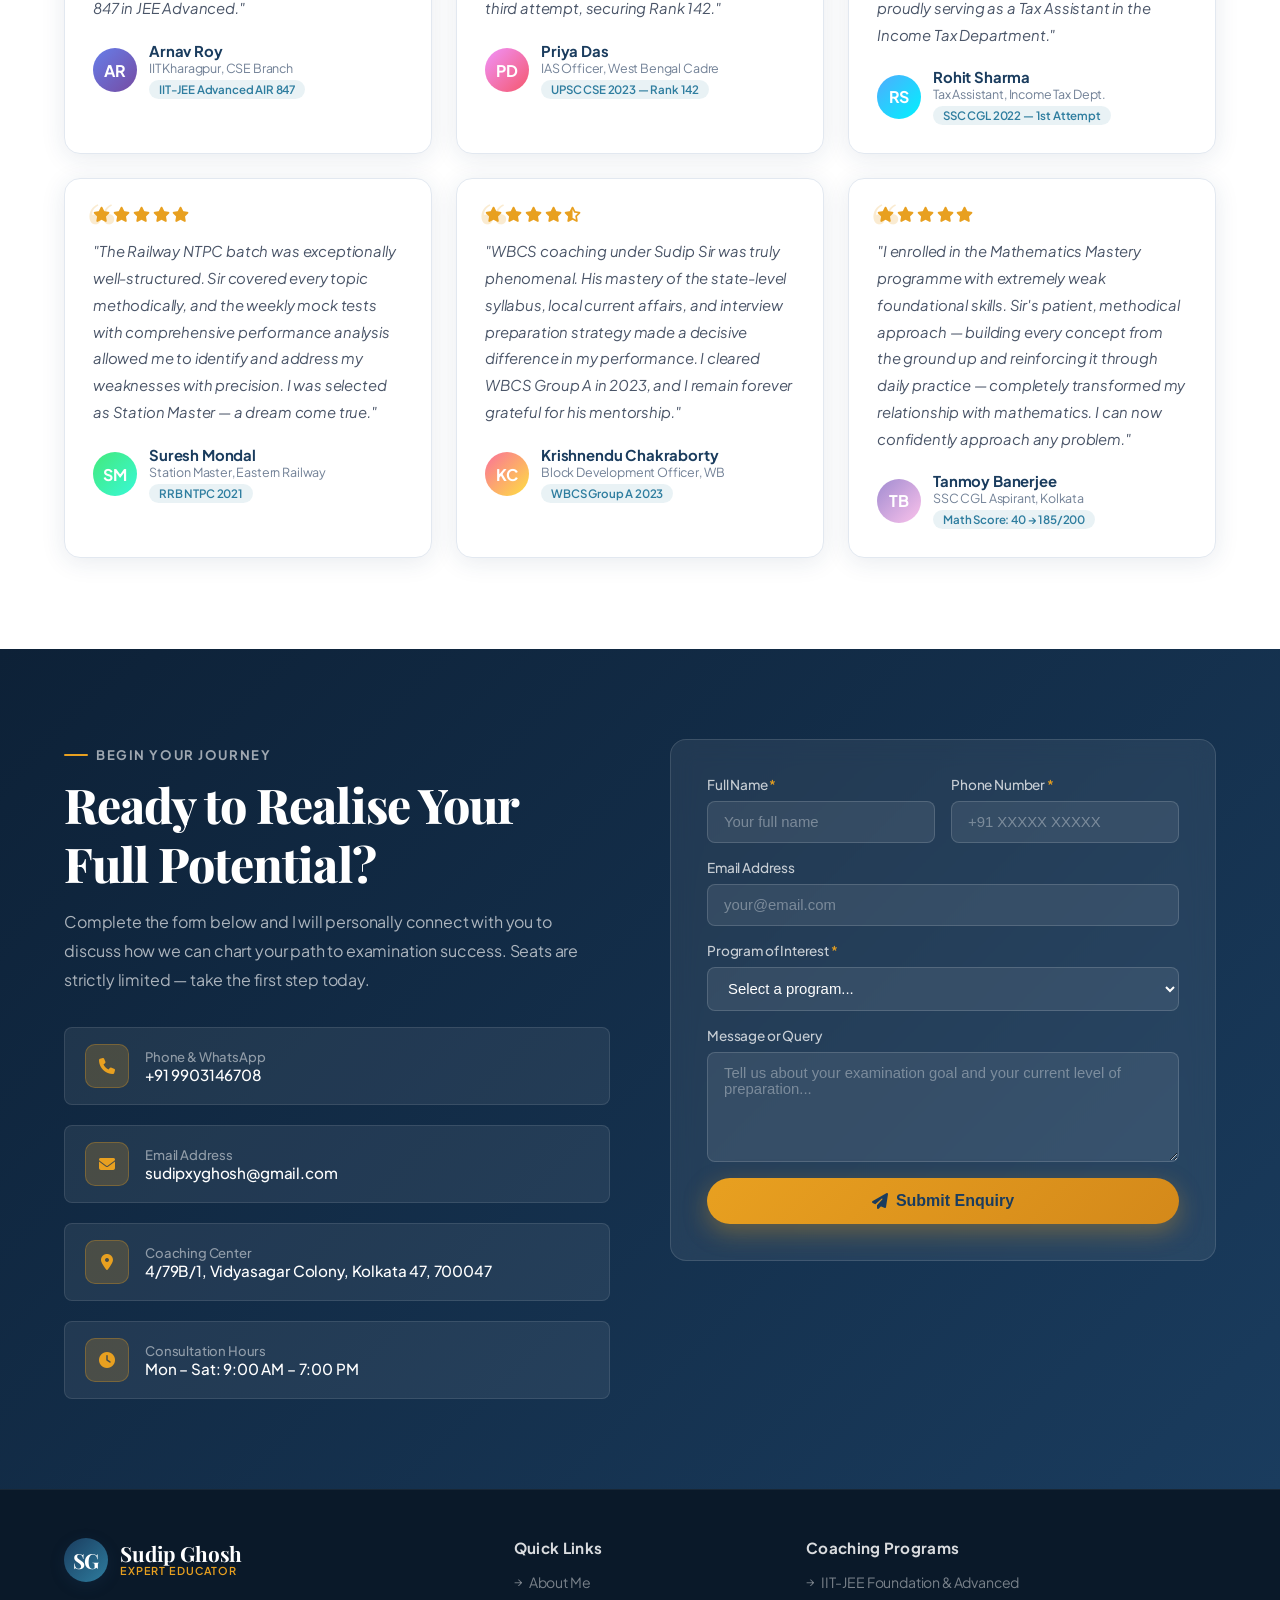
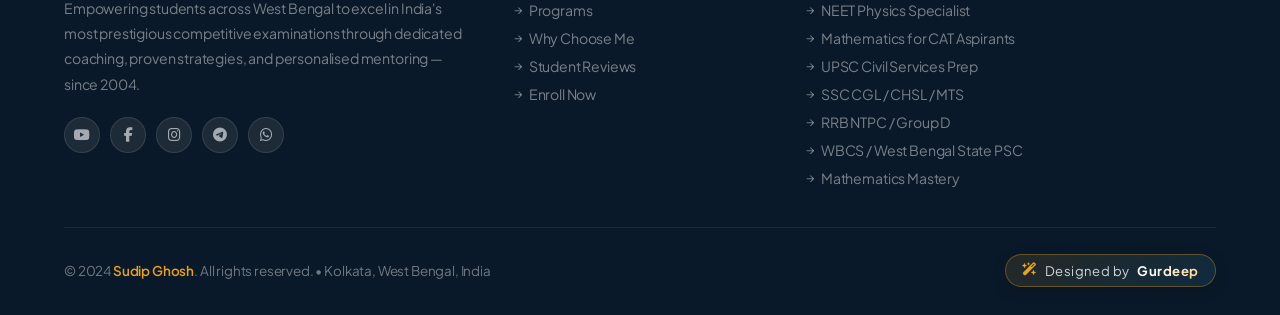
==== commit 2b505f5a: "update(about): update university to BHU and remove awards & achievements" ====
--- a/index.html
+++ b/index.html
@@ -1428,12 +1428,12 @@
       <div class="about-left reveal reveal-left">
         <div class="about-card">
           <h3>About Sudip Ghosh</h3>
-          <p>A distinguished educator from West Bengal, Sudip Ghosh holds a Master's degree in Mathematics from Jadavpur University and brings over 20+ years of focused expertise in competitive examination coaching. He is widely recognised for his ability to simplify intricate concepts with clarity, precision, and a student-first approach.</p>
+          <p>A distinguished educator from West Bengal, Sudip Ghosh holds a Master's degree in Mathematics from BHU and brings over 20+ years of focused expertise in competitive examination coaching. He is widely recognised for his ability to simplify intricate concepts with clarity, precision, and a student-first approach.</p>
         </div>
         <div class="about-quals">
           <div class="qual-item">
             <i class="fas fa-graduation-cap"></i>
-            <p>M.Sc. Mathematics — Jadavpur University, Kolkata</p>
+            <p>M.Sc. Mathematics — BHU</p>
           </div>
           <div class="qual-item">
             <i class="fas fa-award"></i>
@@ -1442,14 +1442,6 @@
           <div class="qual-item">
             <i class="fas fa-chalkboard-teacher"></i>
             <p>Expert in IIT-JEE, UPSC, SSC & State-Level Exams</p>
-          </div>
-          <div class="qual-item">
-            <i class="fas fa-star"></i>
-            <p>Recognized as "Best Educator" — Bengal Teachers Forum 2022</p>
-          </div>
-          <div class="qual-item">
-            <i class="fas fa-book"></i>
-            <p>Author of 3 widely-used Mathematics Practice Guides</p>
           </div>
         </div>
       </div>
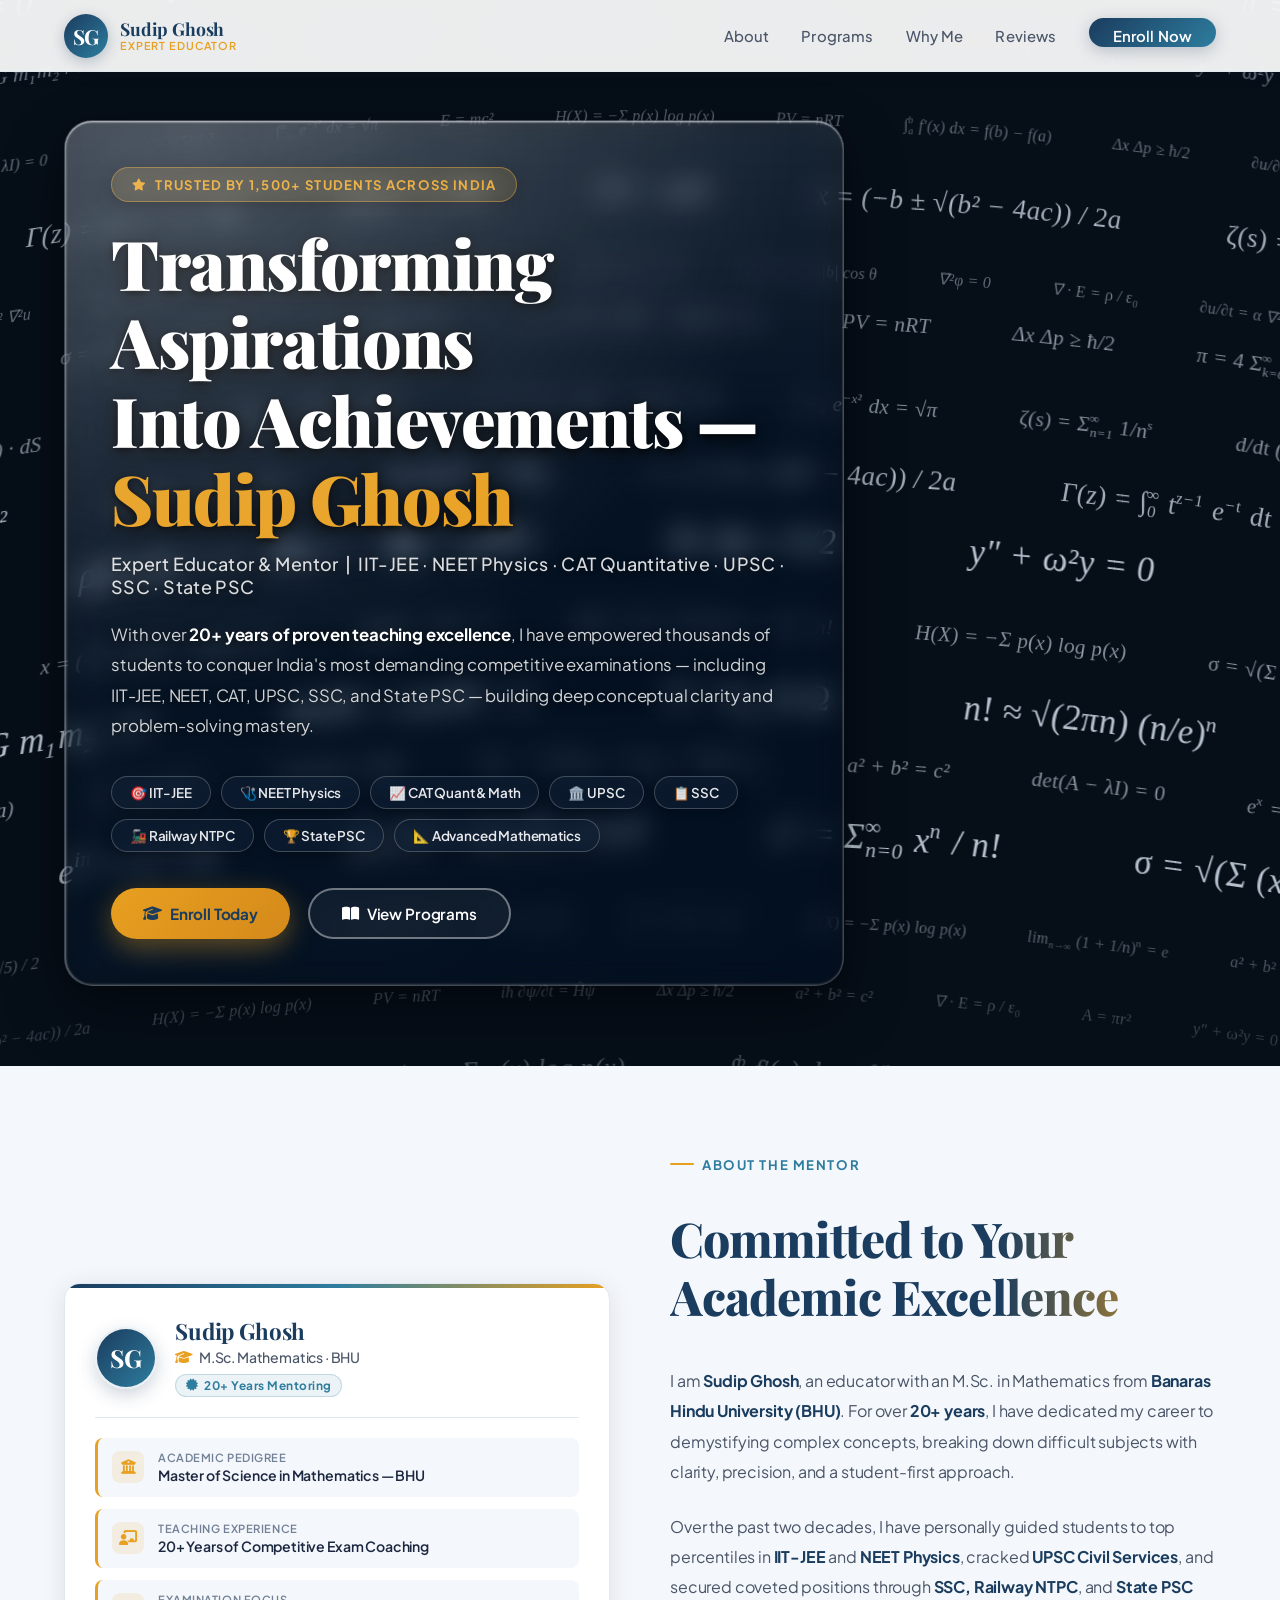
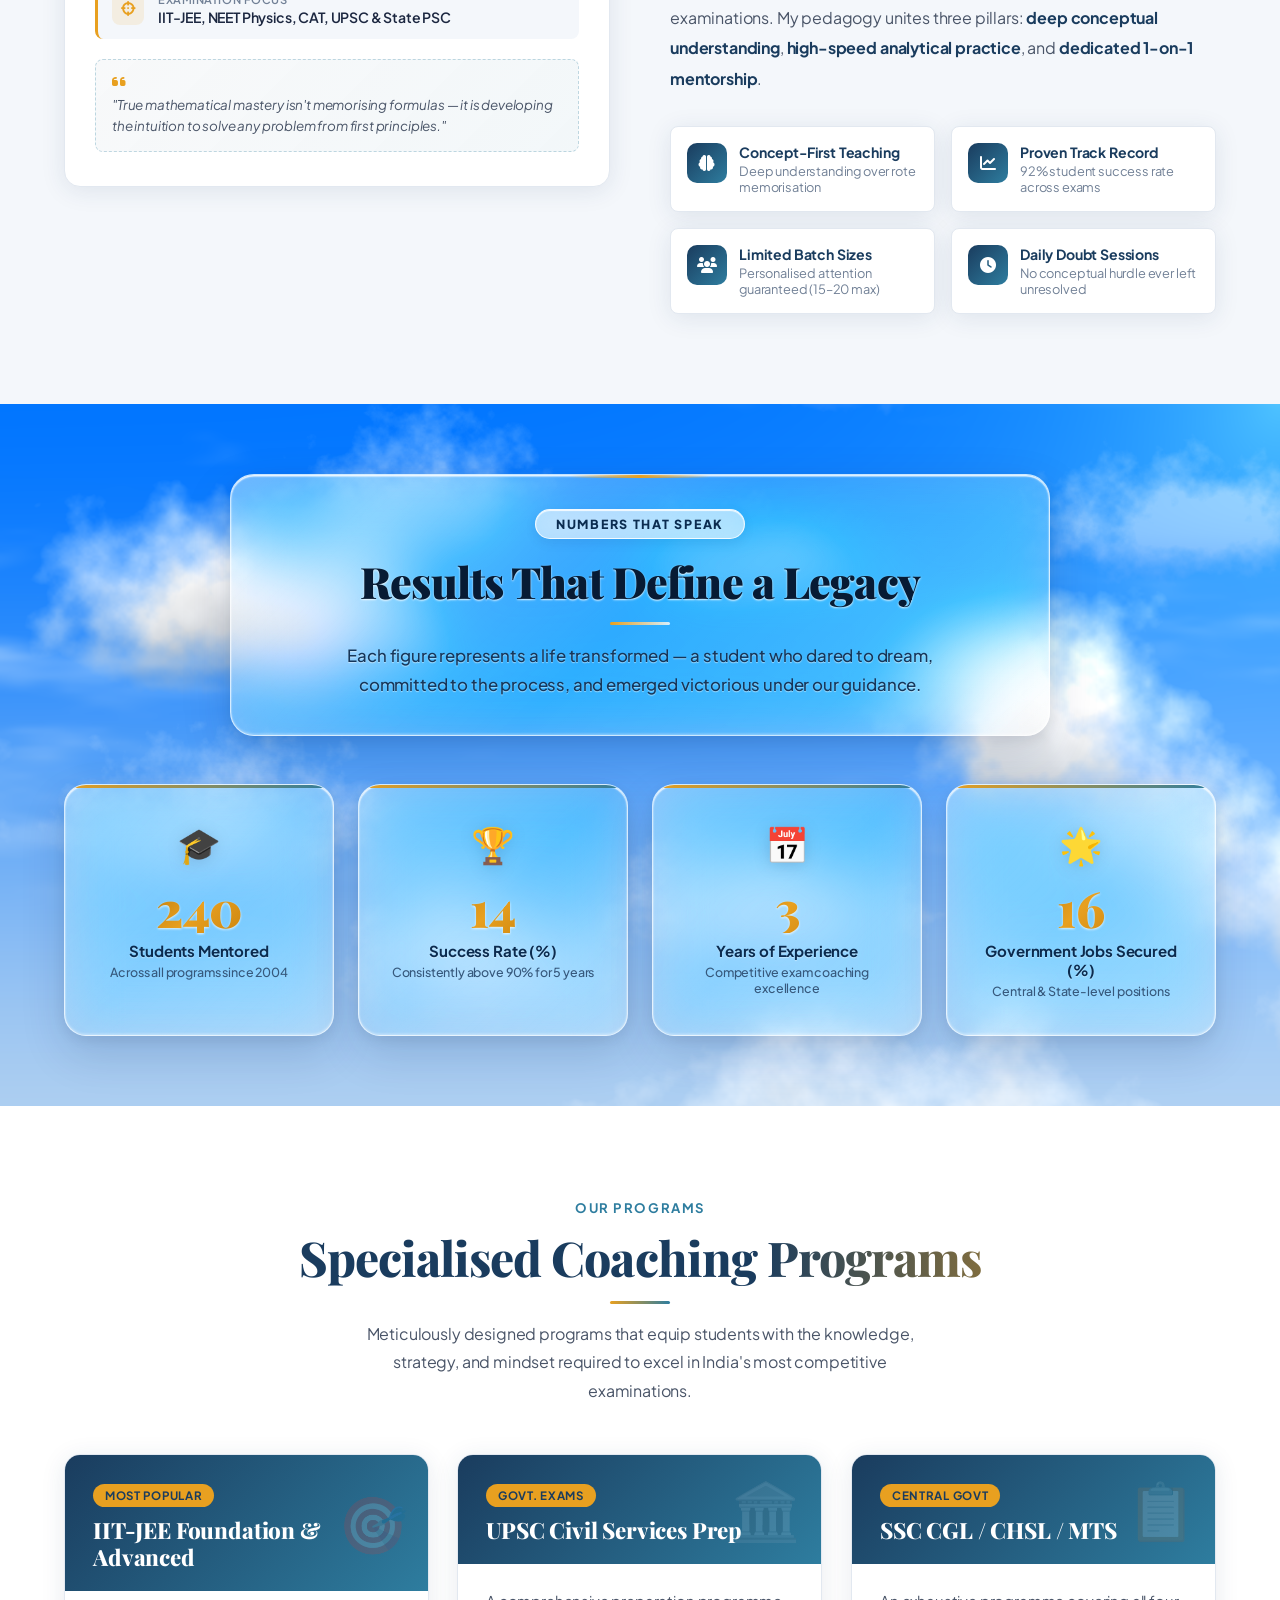
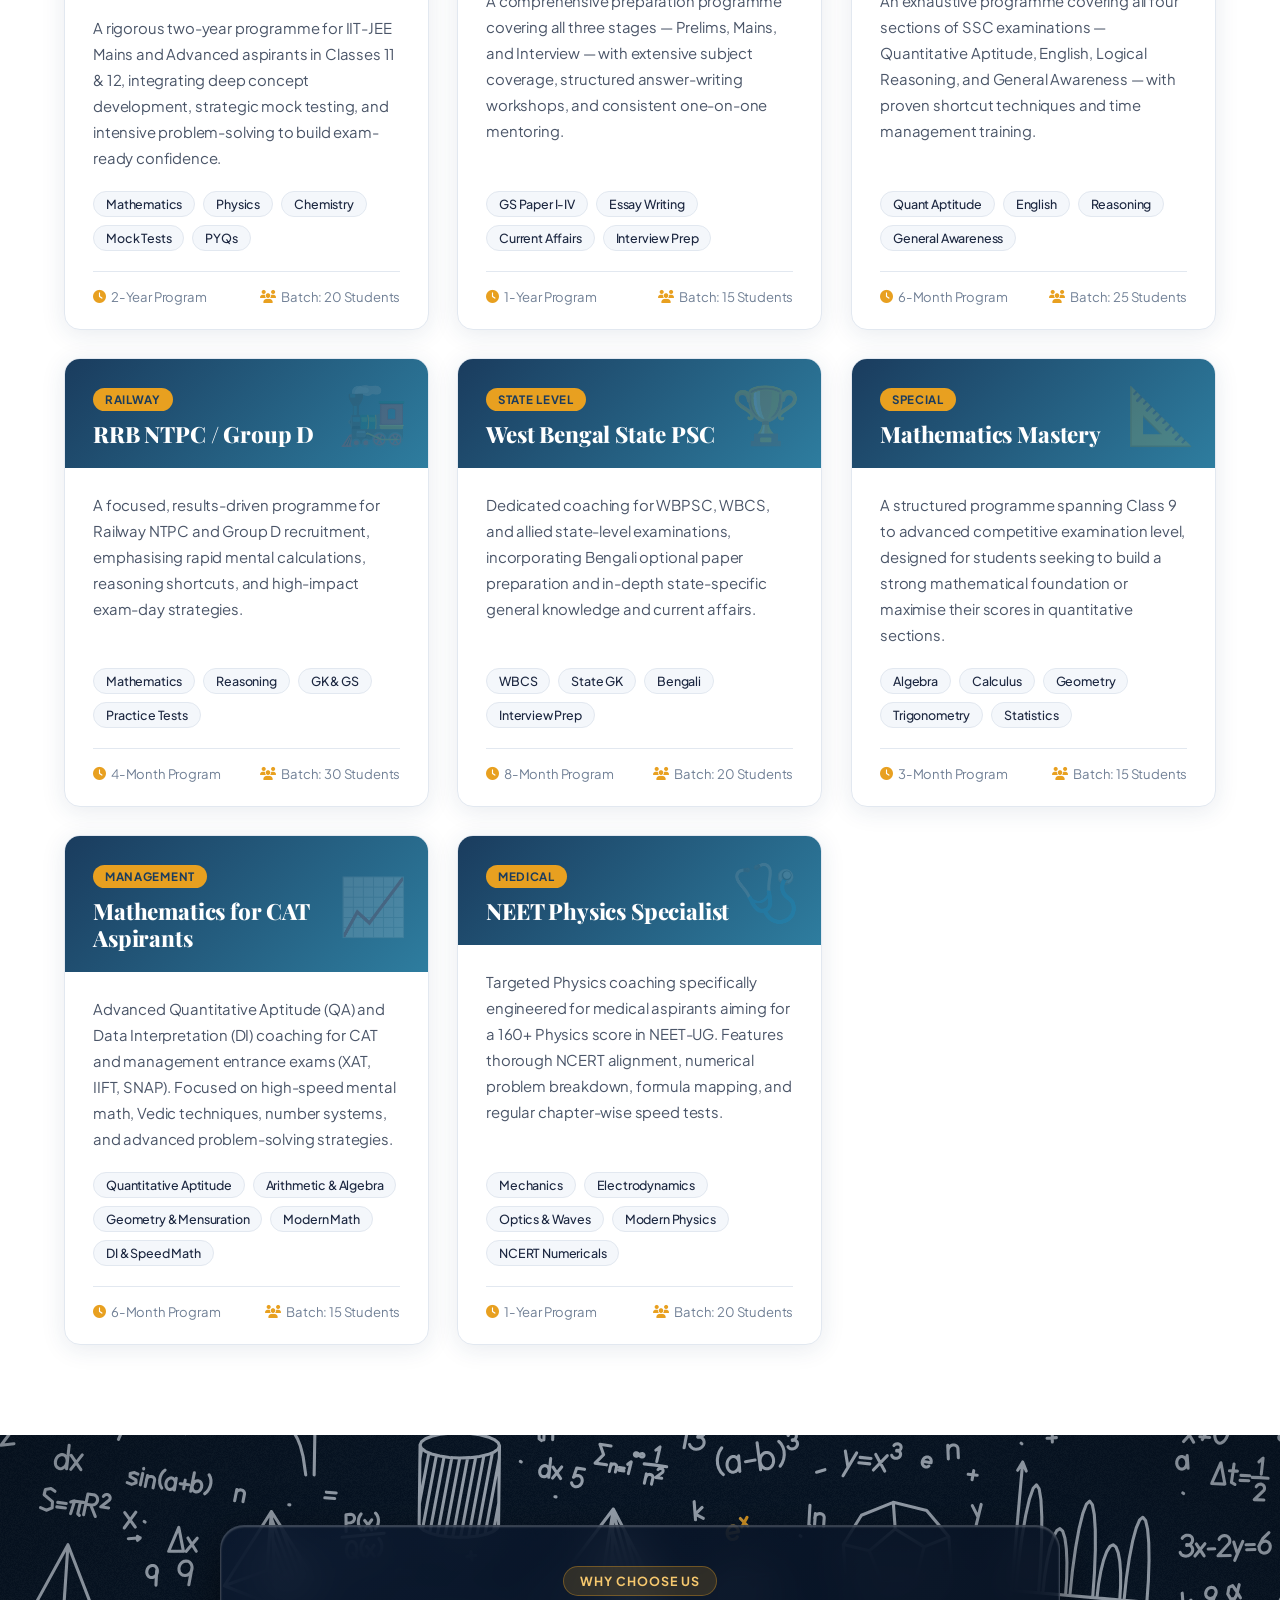
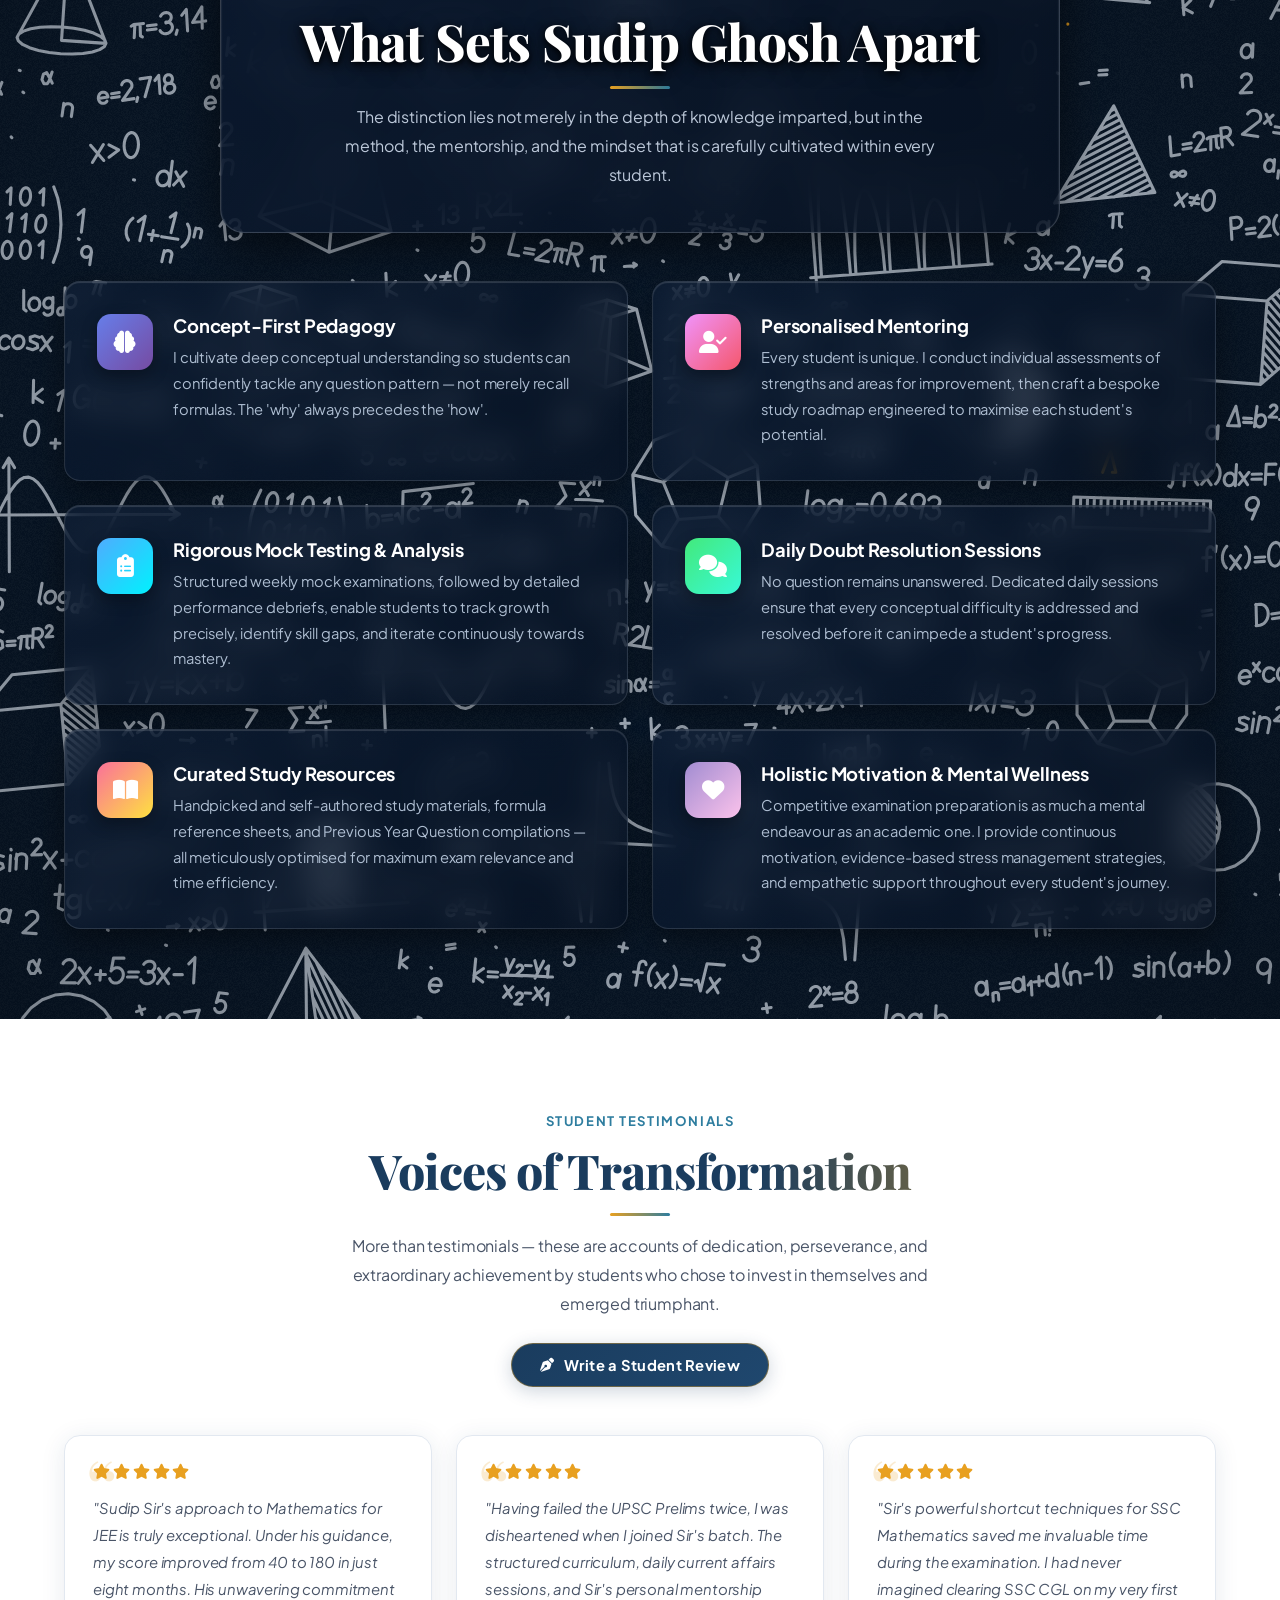
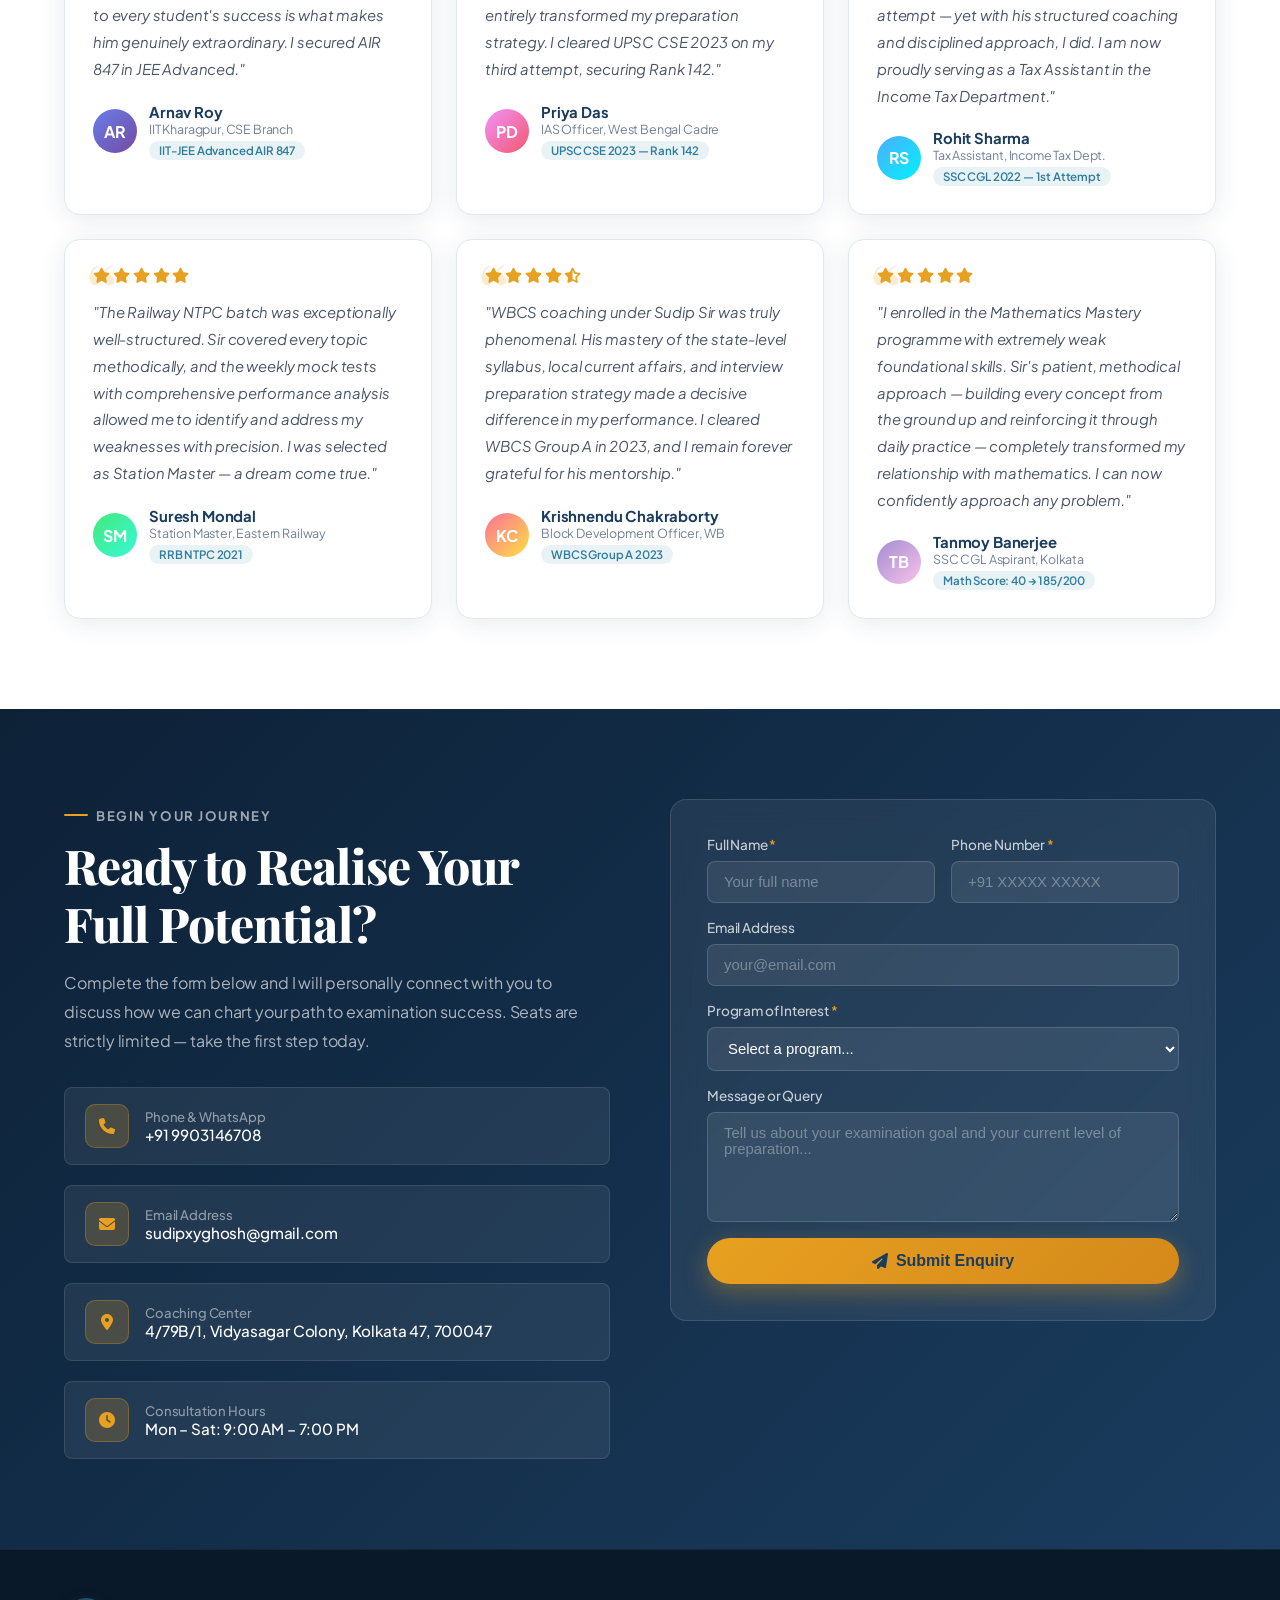
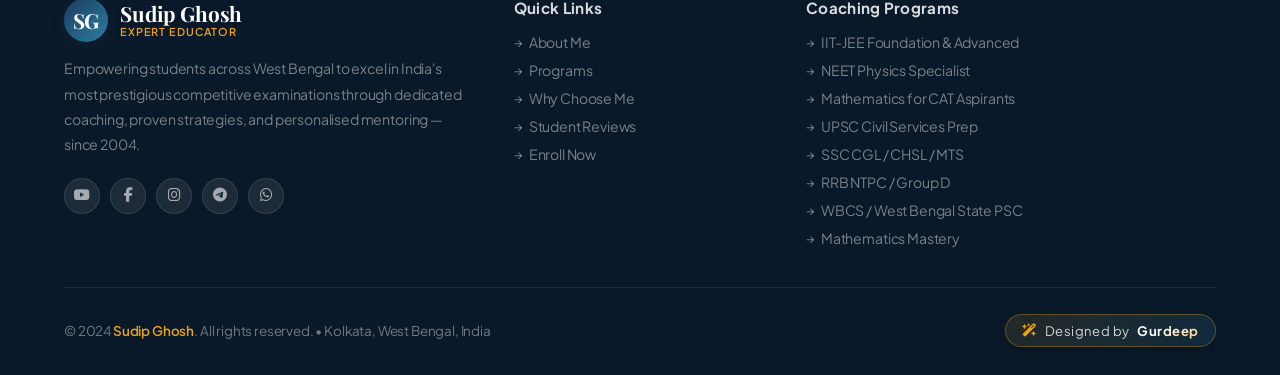
==== commit b20ab4ad: "feat(about): merge duplicate bio information into a unified narrative and executive mentor profile c" ====
--- a/index.html
+++ b/index.html
@@ -318,27 +318,153 @@
     #about { background: var(--light-bg); }
     .about-grid {
       display: grid; grid-template-columns: 1fr 1fr;
-      gap: 72px; align-items: center;
-    }
-    .about-left { display: flex; flex-direction: column; gap: 20px; }
-    .about-card {
-      background: var(--white); border-radius: var(--radius);
-      padding: 32px; box-shadow: var(--shadow);
+      gap: 60px; align-items: center;
+    }
+    .about-left { display: flex; flex-direction: column; }
+    .mentor-profile-card {
+      background: var(--white);
+      border-radius: var(--radius);
+      padding: 34px 30px;
+      box-shadow: var(--shadow);
       border: 1px solid var(--border);
-    }
-    .about-card h3 {
+      display: flex;
+      flex-direction: column;
+      gap: 20px;
+      position: relative;
+      overflow: hidden;
+    }
+    .mentor-profile-card::before {
+      content: '';
+      position: absolute;
+      top: 0; left: 0; right: 0;
+      height: 4px;
+      background: linear-gradient(90deg, var(--primary), var(--accent2), var(--accent));
+    }
+    .mp-header {
+      display: flex;
+      align-items: center;
+      gap: 18px;
+    }
+    .mp-avatar {
+      width: 62px;
+      height: 62px;
+      border-radius: 50%;
+      background: linear-gradient(135deg, var(--primary), var(--accent2));
+      color: #fff;
+      display: flex;
+      align-items: center;
+      justify-content: center;
       font-family: 'Playfair Display', serif;
-      font-size: 1.5rem; font-weight: 700; color: var(--primary); margin-bottom: 12px;
-    }
-    .about-card p { color: var(--text-mid); line-height: 1.8; font-size: 0.97rem; }
-    .about-quals { display: flex; flex-direction: column; gap: 12px; }
-    .qual-item {
-      display: flex; align-items: center; gap: 12px;
-      background: var(--light-bg); border-radius: var(--radius-sm);
-      padding: 12px 16px; border-left: 3px solid var(--accent);
-    }
-    .qual-item i { color: var(--accent); font-size: 1rem; min-width: 20px; }
-    .qual-item p { font-size: 0.9rem; color: var(--text-dark); font-weight: 500; }
+      font-size: 1.55rem;
+      font-weight: 700;
+      box-shadow: 0 6px 18px rgba(26, 60, 94, 0.22);
+      flex-shrink: 0;
+      border: 2px solid rgba(255, 255, 255, 0.9);
+    }
+    .mp-meta h3 {
+      font-family: 'Playfair Display', serif;
+      font-size: 1.4rem;
+      font-weight: 700;
+      color: var(--primary);
+      margin-bottom: 3px;
+      line-height: 1.2;
+    }
+    .mp-degree {
+      font-size: 0.88rem;
+      color: var(--text-mid);
+      font-weight: 500;
+      margin-bottom: 6px;
+      display: flex;
+      align-items: center;
+      gap: 6px;
+    }
+    .mp-degree i { color: var(--accent); }
+    .mp-badge {
+      display: inline-flex;
+      align-items: center;
+      gap: 6px;
+      font-size: 0.74rem;
+      font-weight: 700;
+      letter-spacing: 0.04em;
+      color: var(--accent2);
+      background: rgba(46, 125, 159, 0.09);
+      border: 1px solid rgba(46, 125, 159, 0.22);
+      padding: 3px 10px;
+      border-radius: 20px;
+    }
+    .mp-divider {
+      height: 1px;
+      background: var(--border);
+      width: 100%;
+    }
+    .mp-details {
+      display: flex;
+      flex-direction: column;
+      gap: 12px;
+    }
+    .mp-detail-item {
+      display: flex;
+      align-items: center;
+      gap: 14px;
+      background: var(--light-bg);
+      border-radius: var(--radius-sm);
+      padding: 12px 14px;
+      border-left: 3px solid var(--accent);
+      transition: var(--transition);
+    }
+    .mp-detail-item:hover {
+      background: #edf2f8;
+      transform: translateX(3px);
+    }
+    .mp-detail-icon {
+      width: 32px;
+      height: 32px;
+      border-radius: 8px;
+      background: rgba(232, 160, 32, 0.12);
+      display: flex;
+      align-items: center;
+      justify-content: center;
+      color: var(--accent);
+      font-size: 0.92rem;
+      flex-shrink: 0;
+    }
+    .mp-detail-info {
+      display: flex;
+      flex-direction: column;
+    }
+    .mp-label {
+      font-size: 0.7rem;
+      text-transform: uppercase;
+      letter-spacing: 0.05em;
+      color: var(--text-light);
+      font-weight: 600;
+      margin-bottom: 2px;
+    }
+    .mp-detail-info strong {
+      font-size: 0.88rem;
+      color: var(--text-dark);
+      font-weight: 600;
+      line-height: 1.35;
+    }
+    .mp-quote {
+      background: linear-gradient(135deg, rgba(26, 60, 94, 0.03), rgba(46, 125, 159, 0.06));
+      border: 1px dashed rgba(46, 125, 159, 0.28);
+      border-radius: var(--radius-sm);
+      padding: 14px 16px;
+      position: relative;
+    }
+    .mp-quote i {
+      color: var(--accent);
+      font-size: 0.95rem;
+      margin-bottom: 6px;
+      display: block;
+    }
+    .mp-quote p {
+      font-size: 0.84rem;
+      color: var(--text-mid);
+      font-style: italic;
+      line-height: 1.55;
+    }
     .about-right { display: flex; flex-direction: column; gap: 24px; }
     .about-para {
       font-size: 1rem; color: var(--text-mid); line-height: 1.9;
@@ -1264,9 +1390,13 @@
       /* About Section */
       #about { padding: 48px 14px; }
       .about-grid { grid-template-columns: 1fr; gap: 24px; }
-      .about-card { padding: 20px 16px; border-radius: 16px; }
-      .about-card h3 { font-size: 1.35rem; }
-      .about-card p { font-size: 0.88rem; line-height: 1.7; }
+      .mentor-profile-card { padding: 22px 16px; border-radius: 16px; gap: 16px; }
+      .mp-avatar { width: 52px; height: 52px; font-size: 1.3rem; }
+      .mp-meta h3 { font-size: 1.22rem; }
+      .mp-detail-item { padding: 10px 12px; gap: 10px; }
+      .mp-detail-info strong { font-size: 0.82rem; }
+      .mp-quote { padding: 12px 14px; }
+      .mp-quote p { font-size: 0.8rem; }
       .about-highlights { grid-template-columns: 1fr; gap: 10px; }
 
       /* Courses Section */
@@ -1426,33 +1556,53 @@
   <div class="container">
     <div class="about-grid">
       <div class="about-left reveal reveal-left">
-        <div class="about-card">
-          <h3>About Sudip Ghosh</h3>
-          <p>A distinguished educator from West Bengal, Sudip Ghosh holds a Master's degree in Mathematics from BHU and brings over 20+ years of focused expertise in competitive examination coaching. He is widely recognised for his ability to simplify intricate concepts with clarity, precision, and a student-first approach.</p>
-        </div>
-        <div class="about-quals">
-          <div class="qual-item">
-            <i class="fas fa-graduation-cap"></i>
-            <p>M.Sc. Mathematics — BHU</p>
-          </div>
-          <div class="qual-item">
-            <i class="fas fa-award"></i>
-            <p>20+ Years of Competitive Exam Coaching Experience</p>
-          </div>
-          <div class="qual-item">
-            <i class="fas fa-chalkboard-teacher"></i>
-            <p>Expert in IIT-JEE, UPSC, SSC & State-Level Exams</p>
+        <div class="mentor-profile-card">
+          <div class="mp-header">
+            <div class="mp-avatar">SG</div>
+            <div class="mp-meta">
+              <h3>Sudip Ghosh</h3>
+              <p class="mp-degree"><i class="fas fa-graduation-cap"></i> M.Sc. Mathematics &middot; BHU</p>
+              <span class="mp-badge"><i class="fas fa-certificate"></i> 20+ Years Mentoring</span>
+            </div>
+          </div>
+          <div class="mp-divider"></div>
+          <div class="mp-details">
+            <div class="mp-detail-item">
+              <div class="mp-detail-icon"><i class="fas fa-university"></i></div>
+              <div class="mp-detail-info">
+                <span class="mp-label">Academic Pedigree</span>
+                <strong>Master of Science in Mathematics — BHU</strong>
+              </div>
+            </div>
+            <div class="mp-detail-item">
+              <div class="mp-detail-icon"><i class="fas fa-chalkboard-teacher"></i></div>
+              <div class="mp-detail-info">
+                <span class="mp-label">Teaching Experience</span>
+                <strong>20+ Years of Competitive Exam Coaching</strong>
+              </div>
+            </div>
+            <div class="mp-detail-item">
+              <div class="mp-detail-icon"><i class="fas fa-crosshairs"></i></div>
+              <div class="mp-detail-info">
+                <span class="mp-label">Examination Focus</span>
+                <strong>IIT-JEE, NEET Physics, CAT, UPSC &amp; State PSC</strong>
+              </div>
+            </div>
+          </div>
+          <div class="mp-quote">
+            <i class="fas fa-quote-left"></i>
+            <p>"True mathematical mastery isn't memorising formulas — it is developing the intuition to solve any problem from first principles."</p>
           </div>
         </div>
       </div>
       <div class="about-right reveal reveal-right reveal-delay-2">
-        <div class="section-label">About Me</div>
+        <div class="section-label">About The Mentor</div>
         <h2 class="section-title">Committed to Your <span style="color:var(--accent2)">Academic Excellence</span></h2>
         <p class="about-para">
-          I am <strong>Sudip Ghosh</strong>, and I firmly believe that every student carries the potential to surpass their own expectations — they simply need the right mentor to unlock it. My pedagogy is built on three pillars: conceptual depth, structured practice, and unwavering personalised mentoring.
+          I am <strong>Sudip Ghosh</strong>, an educator with an M.Sc. in Mathematics from <strong>Banaras Hindu University (BHU)</strong>. For over <strong>20+ years</strong>, I have dedicated my career to demystifying complex concepts, breaking down difficult subjects with clarity, precision, and a student-first approach.
         </p>
         <p class="about-para">
-          Over the past 20+ years, I have personally guided students to rank in the top percentiles of <strong>IIT-JEE</strong>, clear <strong>UPSC Civil Services</strong>, and secure coveted central and state government positions through <strong>SSC, Railway NTPC</strong>, and <strong>State PSC</strong> examinations.
+          Over the past two decades, I have personally guided students to top percentiles in <strong>IIT-JEE</strong> and <strong>NEET Physics</strong>, cracked <strong>UPSC Civil Services</strong>, and secured coveted positions through <strong>SSC, Railway NTPC</strong>, and <strong>State PSC</strong> examinations. My pedagogy unites three pillars: <strong>deep conceptual understanding</strong>, <strong>high-speed analytical practice</strong>, and <strong>dedicated 1-on-1 mentorship</strong>.
         </p>
         <div class="about-highlights">
           <div class="hl-item">
@@ -1466,21 +1616,21 @@
             <div class="hl-icon"><i class="fas fa-chart-line"></i></div>
             <div class="hl-text">
               <h4>Proven Track Record</h4>
-              <p>92% student success rate</p>
+              <p>92% student success rate across exams</p>
             </div>
           </div>
           <div class="hl-item">
             <div class="hl-icon"><i class="fas fa-users"></i></div>
             <div class="hl-text">
               <h4>Limited Batch Sizes</h4>
-              <p>Personalised attention, guaranteed</p>
+              <p>Personalised attention guaranteed (15–20 max)</p>
             </div>
           </div>
           <div class="hl-item">
             <div class="hl-icon"><i class="fas fa-clock"></i></div>
             <div class="hl-text">
               <h4>Daily Doubt Sessions</h4>
-              <p>No question ever goes unanswered</p>
+              <p>No conceptual hurdle ever left unresolved</p>
             </div>
           </div>
         </div>
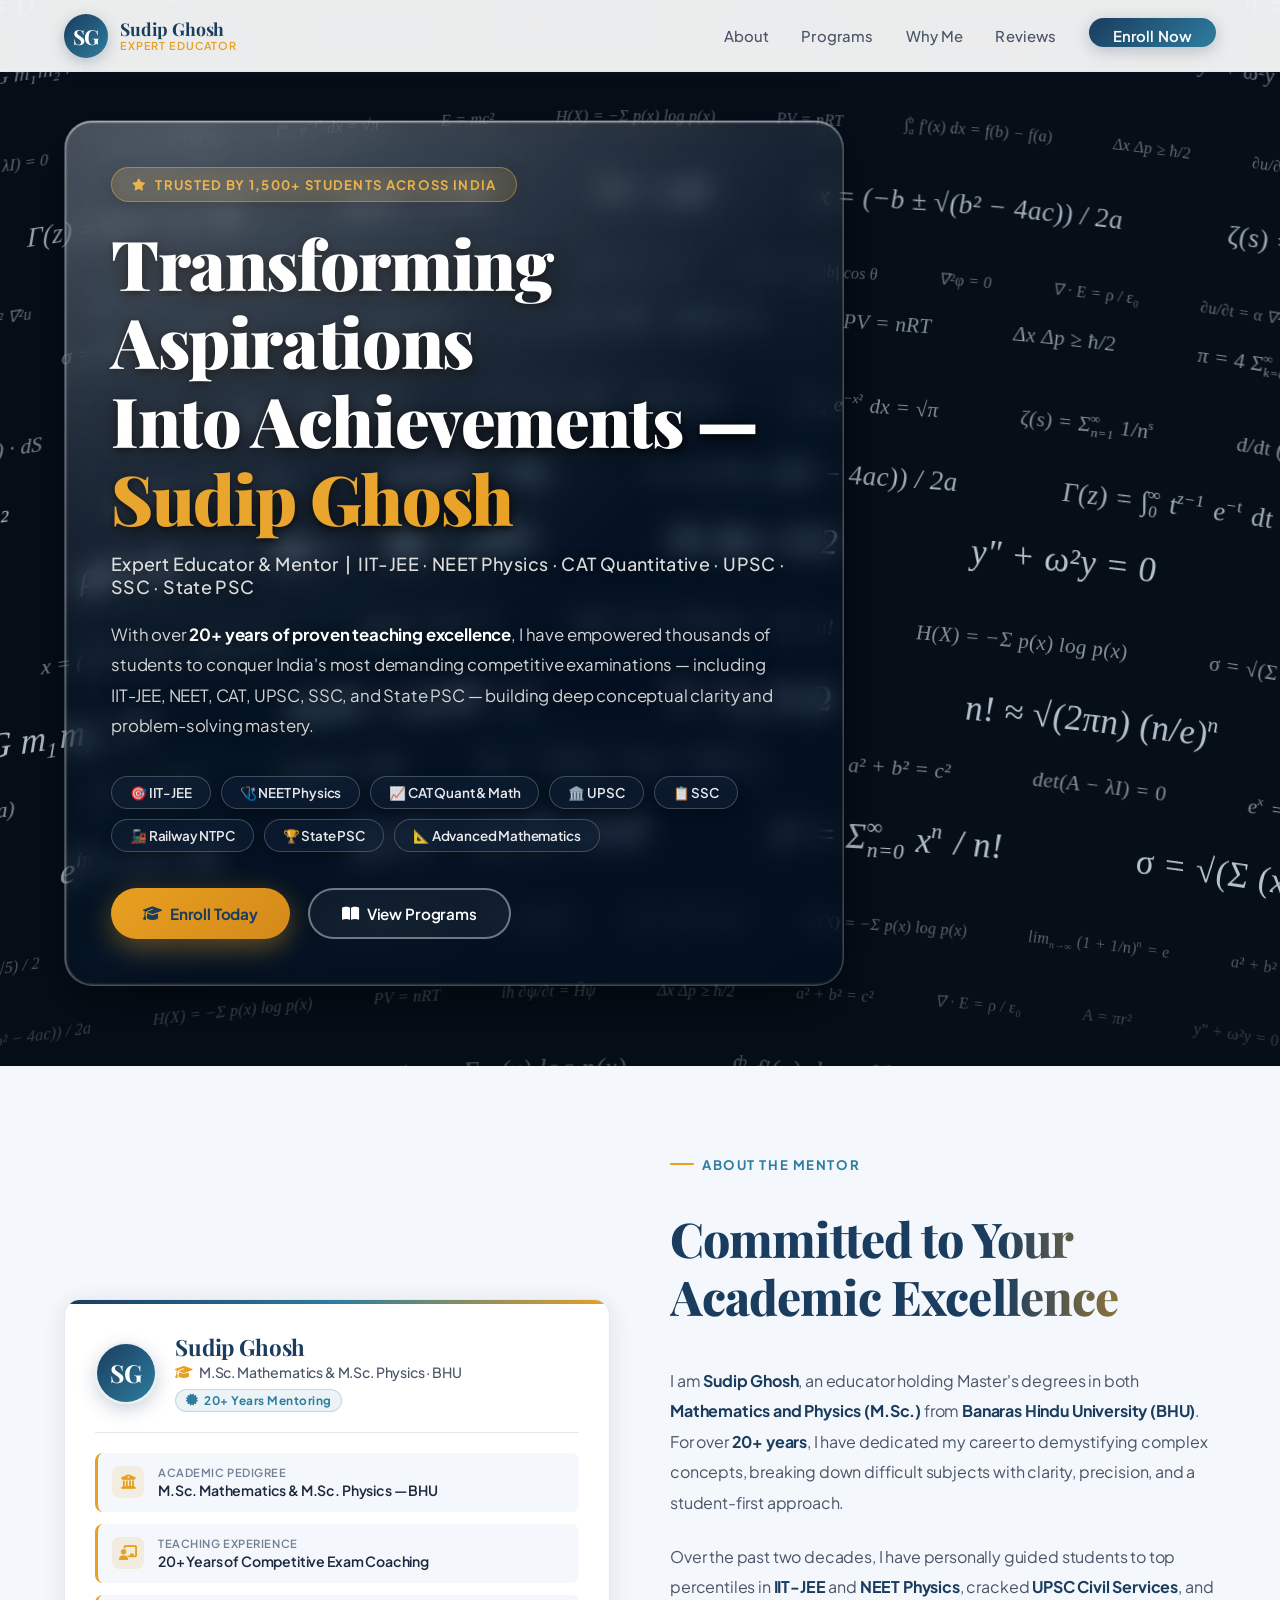
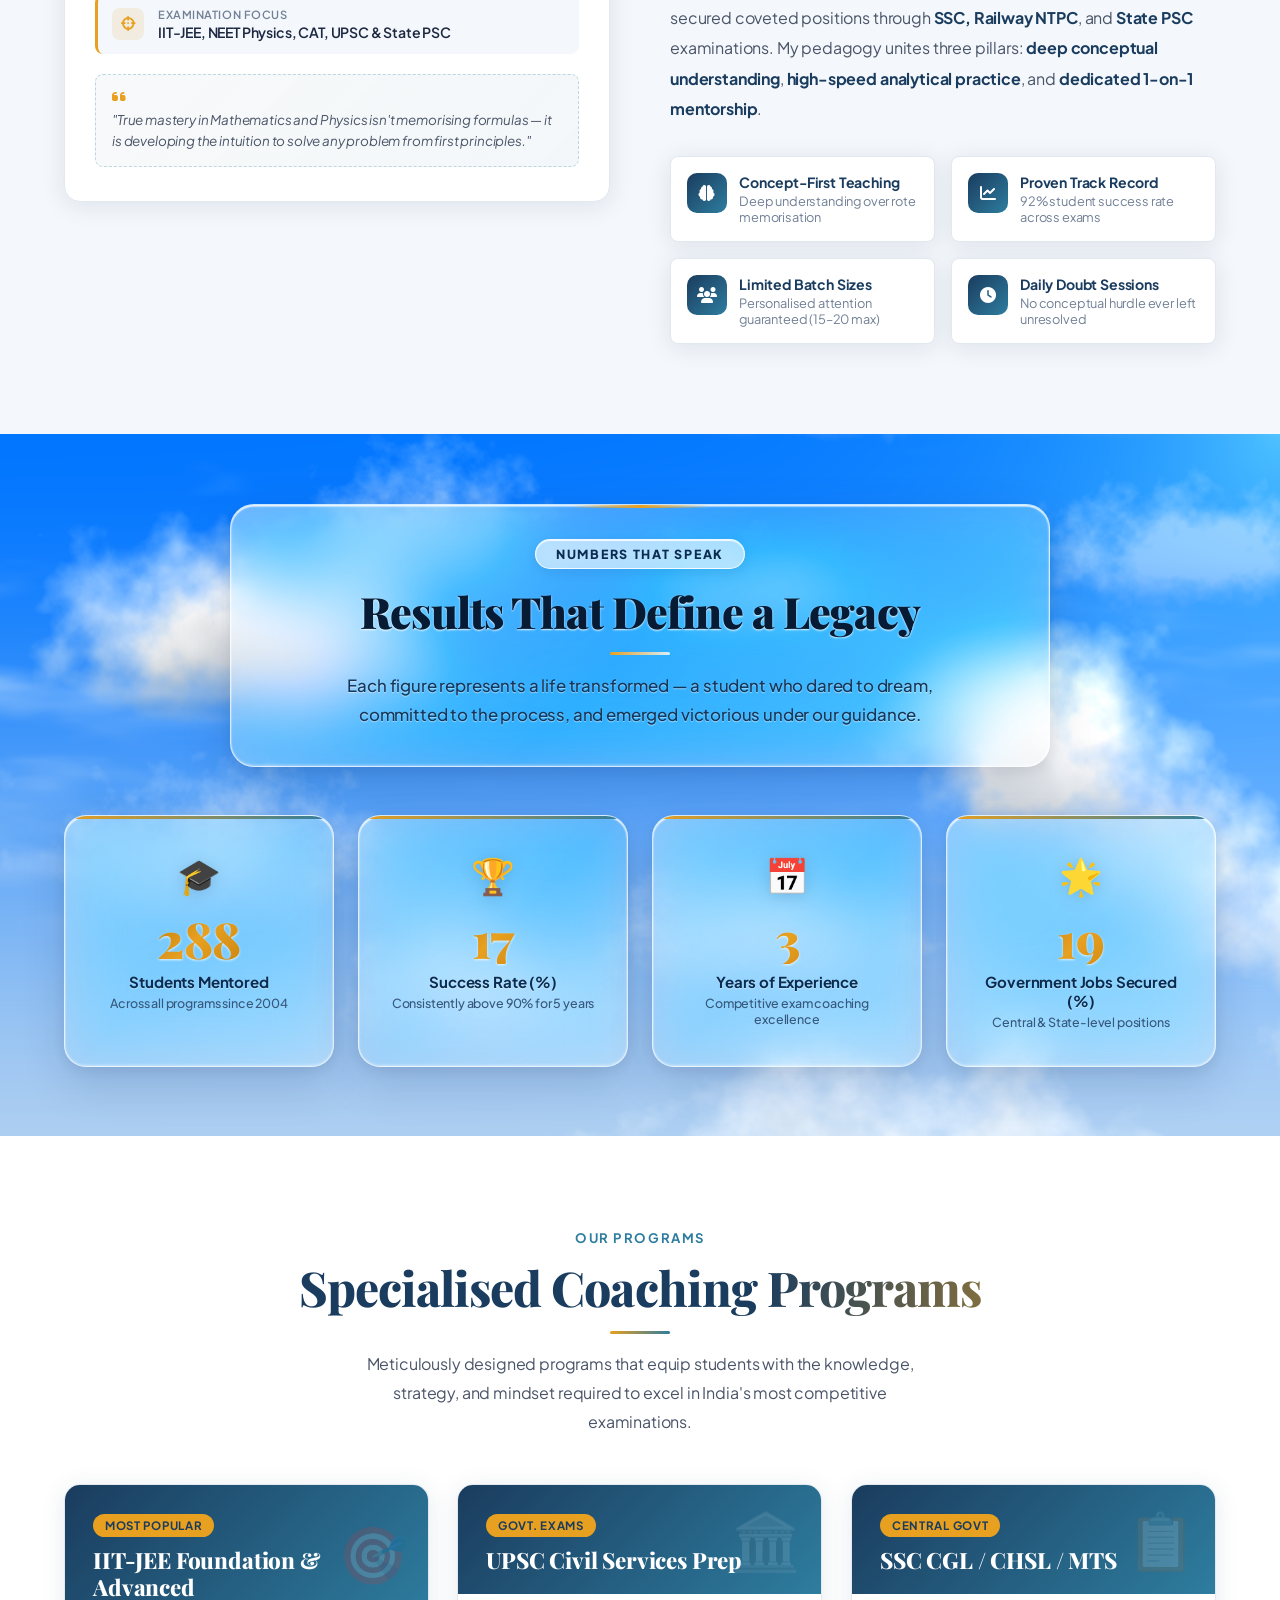
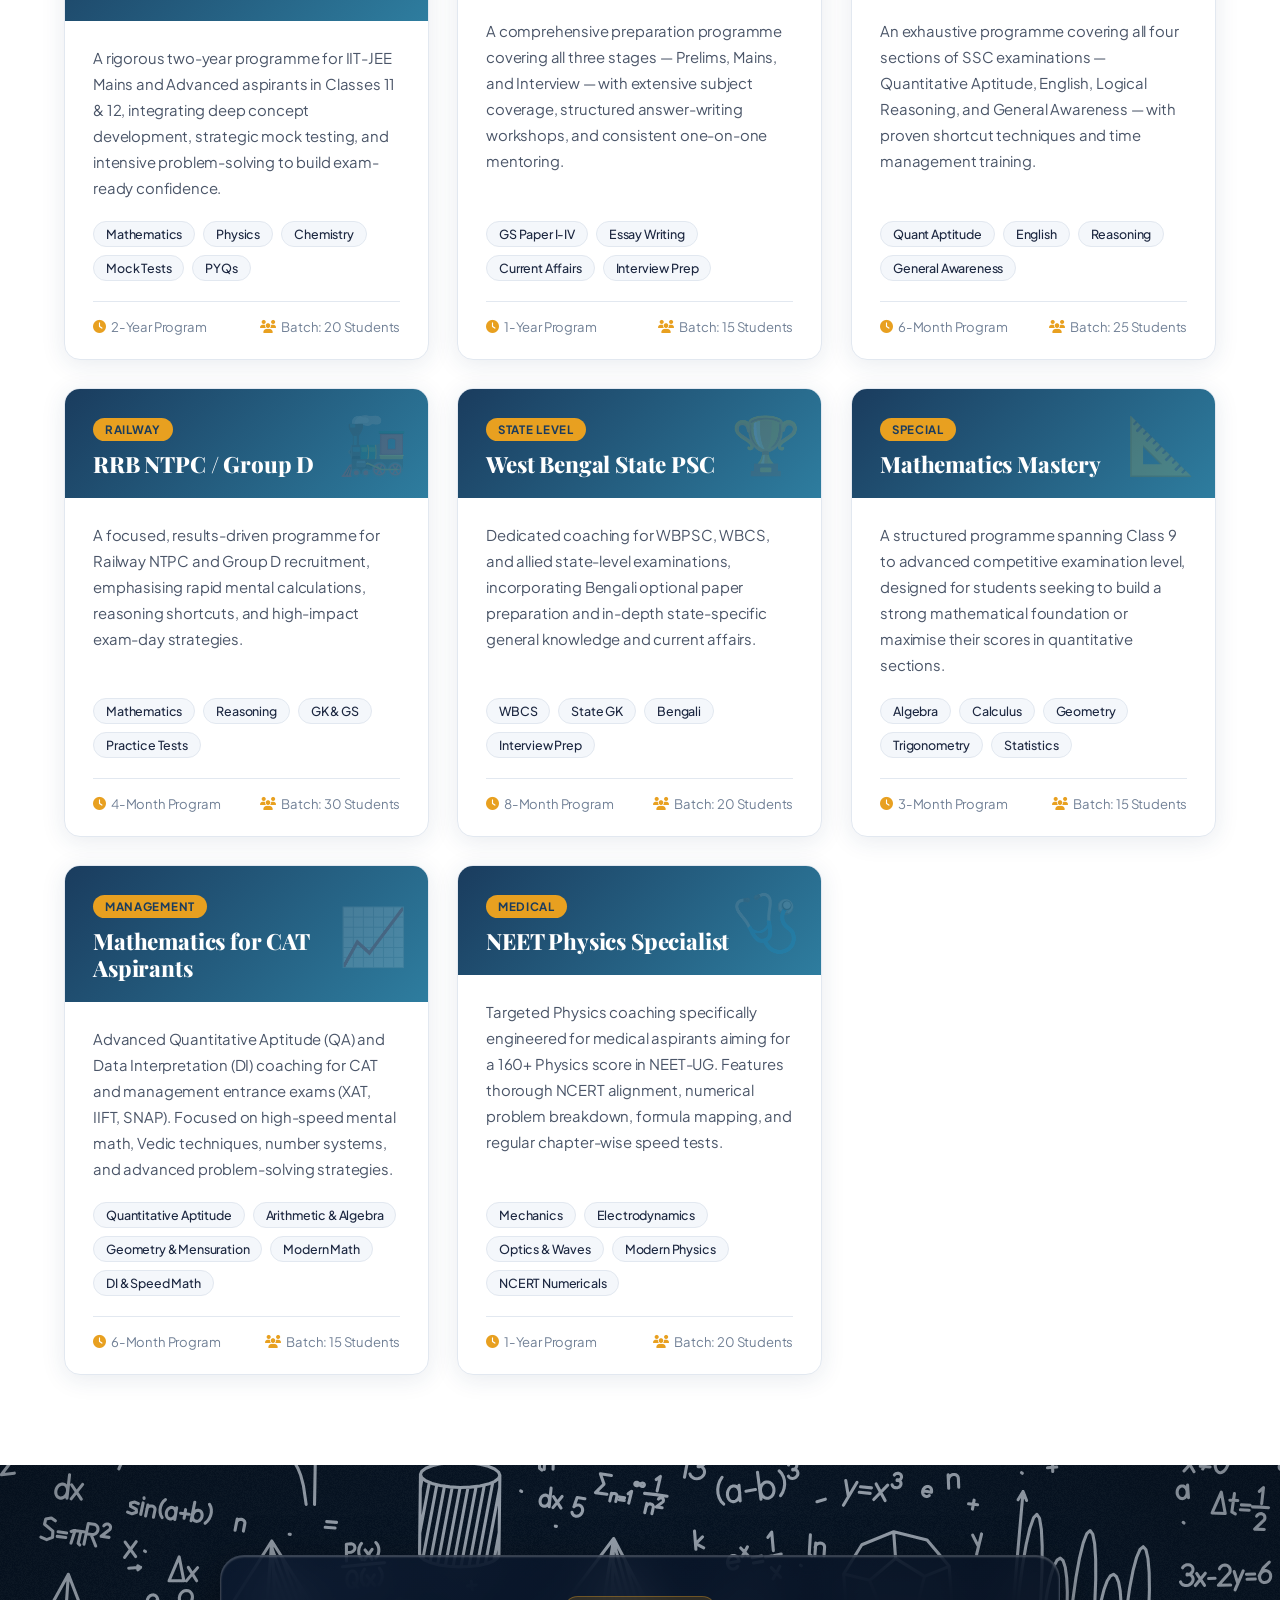
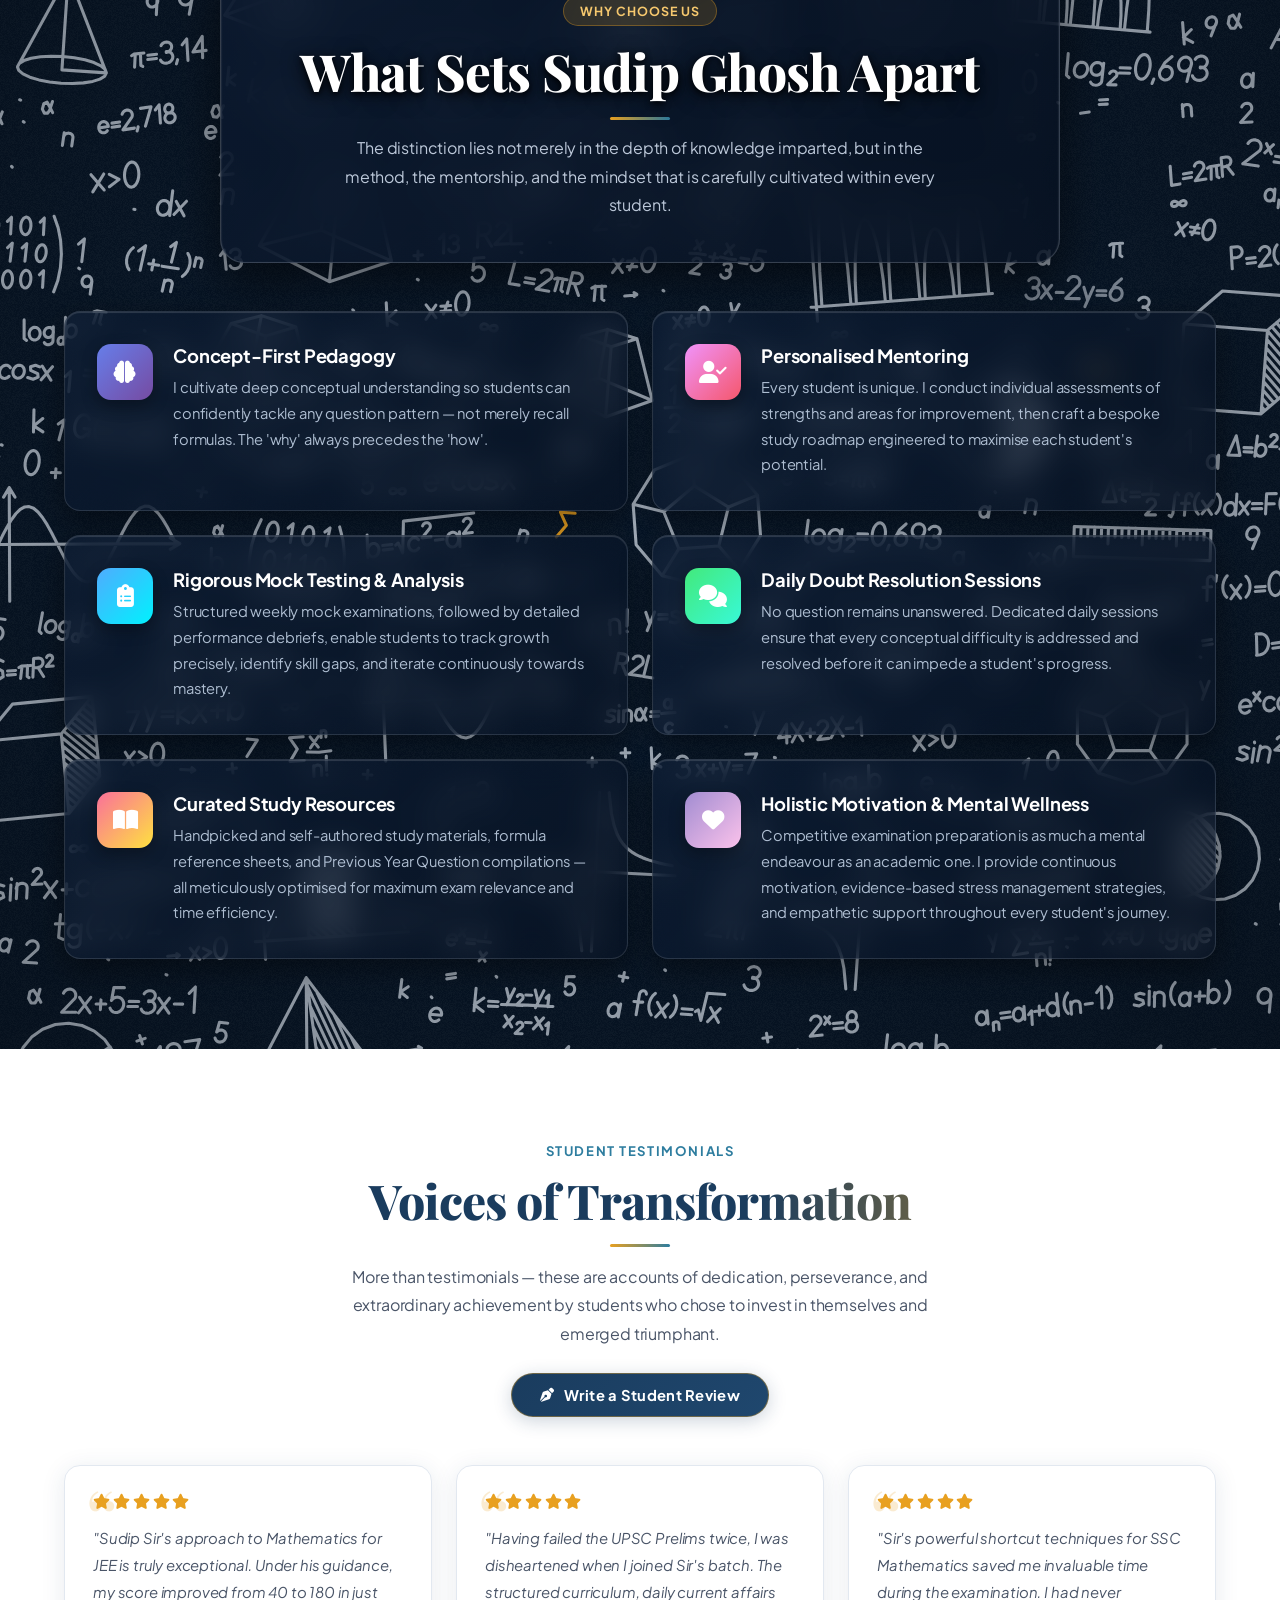
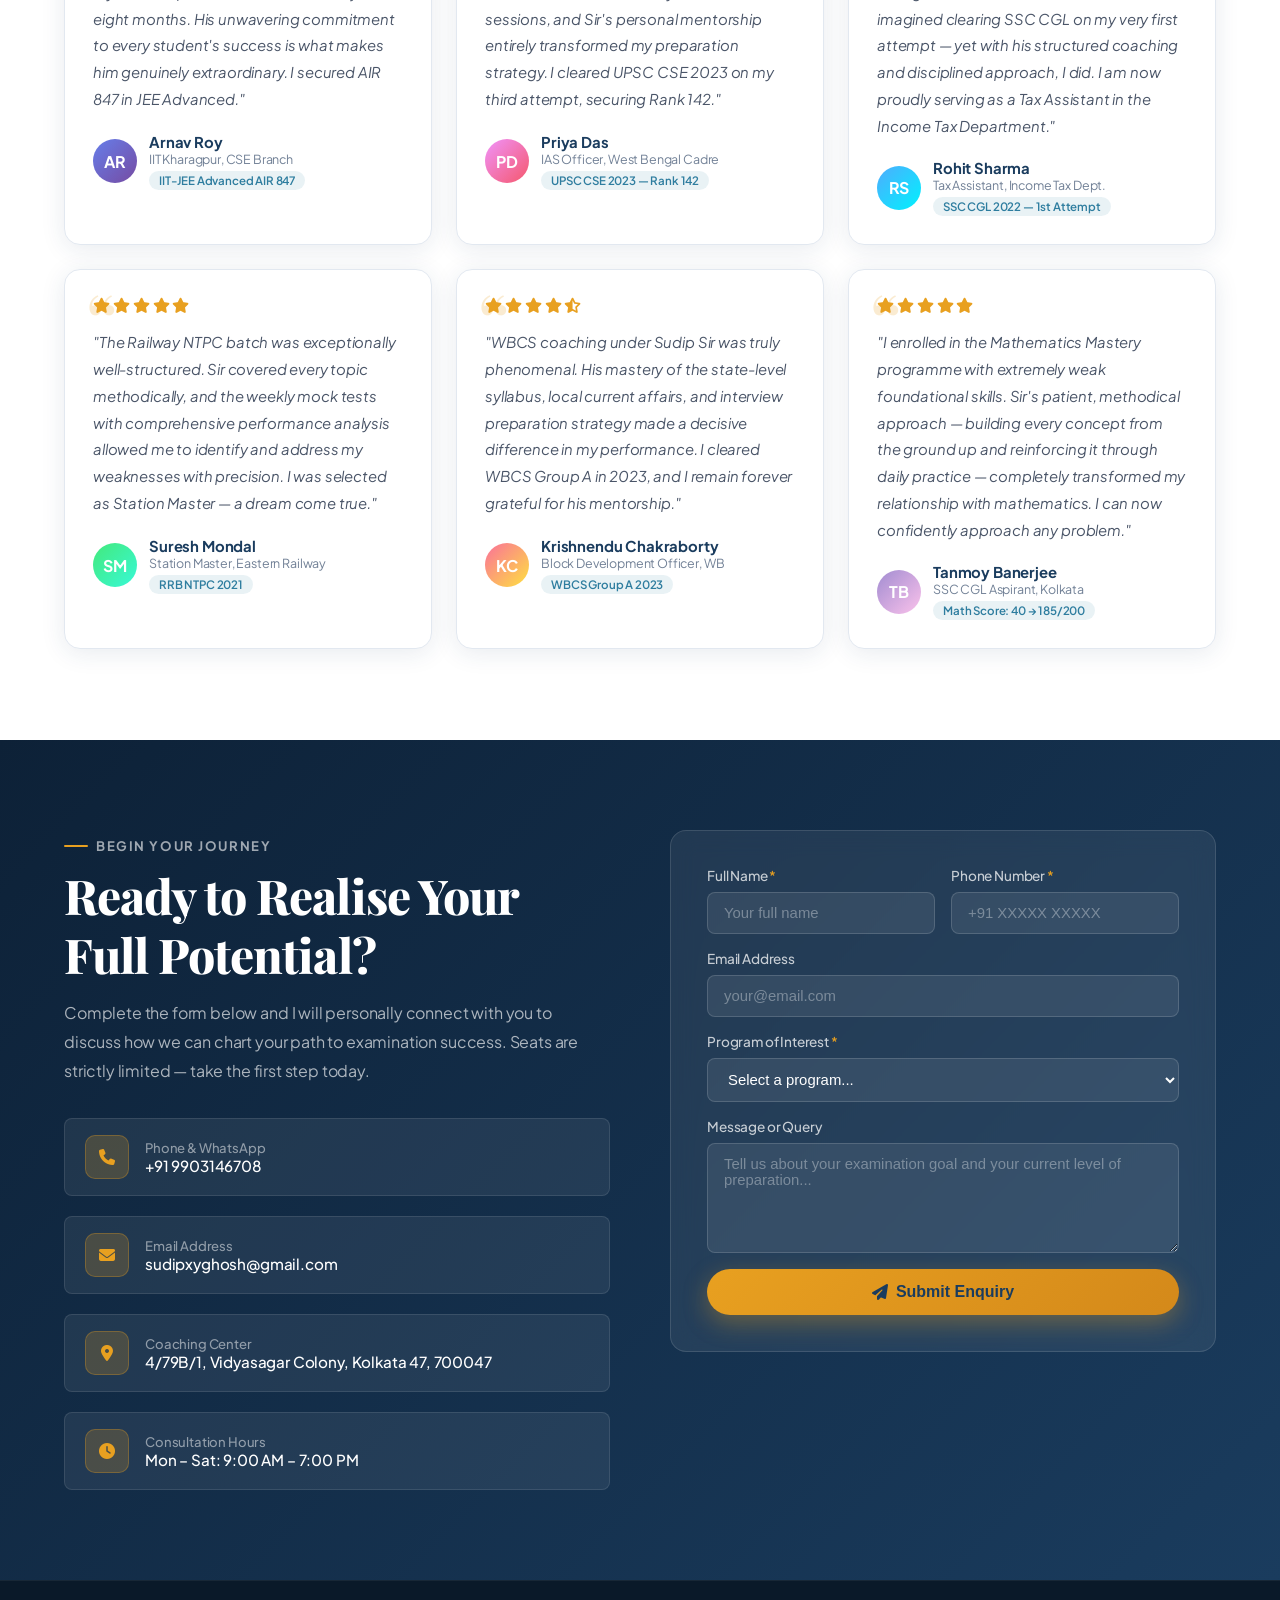
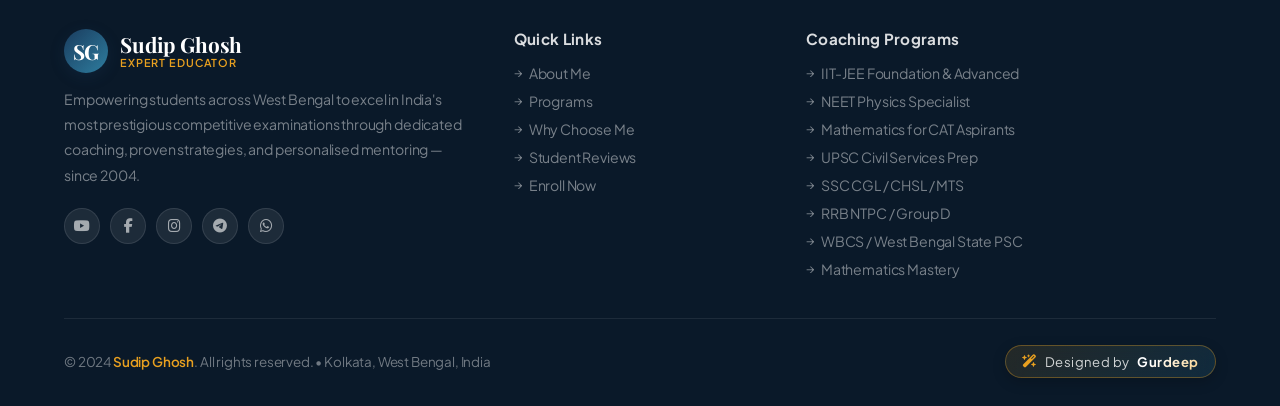
==== commit 5d0141eb: "update(about): add M.Sc. in Physics alongside M.Sc. in Mathematics" ====
--- a/index.html
+++ b/index.html
@@ -1561,7 +1561,7 @@
             <div class="mp-avatar">SG</div>
             <div class="mp-meta">
               <h3>Sudip Ghosh</h3>
-              <p class="mp-degree"><i class="fas fa-graduation-cap"></i> M.Sc. Mathematics &middot; BHU</p>
+              <p class="mp-degree"><i class="fas fa-graduation-cap"></i> M.Sc. Mathematics &amp; M.Sc. Physics &middot; BHU</p>
               <span class="mp-badge"><i class="fas fa-certificate"></i> 20+ Years Mentoring</span>
             </div>
           </div>
@@ -1571,7 +1571,7 @@
               <div class="mp-detail-icon"><i class="fas fa-university"></i></div>
               <div class="mp-detail-info">
                 <span class="mp-label">Academic Pedigree</span>
-                <strong>Master of Science in Mathematics — BHU</strong>
+                <strong>M.Sc. Mathematics &amp; M.Sc. Physics — BHU</strong>
               </div>
             </div>
             <div class="mp-detail-item">
@@ -1591,7 +1591,7 @@
           </div>
           <div class="mp-quote">
             <i class="fas fa-quote-left"></i>
-            <p>"True mathematical mastery isn't memorising formulas — it is developing the intuition to solve any problem from first principles."</p>
+            <p>"True mastery in Mathematics and Physics isn't memorising formulas — it is developing the intuition to solve any problem from first principles."</p>
           </div>
         </div>
       </div>
@@ -1599,7 +1599,7 @@
         <div class="section-label">About The Mentor</div>
         <h2 class="section-title">Committed to Your <span style="color:var(--accent2)">Academic Excellence</span></h2>
         <p class="about-para">
-          I am <strong>Sudip Ghosh</strong>, an educator with an M.Sc. in Mathematics from <strong>Banaras Hindu University (BHU)</strong>. For over <strong>20+ years</strong>, I have dedicated my career to demystifying complex concepts, breaking down difficult subjects with clarity, precision, and a student-first approach.
+          I am <strong>Sudip Ghosh</strong>, an educator holding Master's degrees in both <strong>Mathematics and Physics (M.Sc.)</strong> from <strong>Banaras Hindu University (BHU)</strong>. For over <strong>20+ years</strong>, I have dedicated my career to demystifying complex concepts, breaking down difficult subjects with clarity, precision, and a student-first approach.
         </p>
         <p class="about-para">
           Over the past two decades, I have personally guided students to top percentiles in <strong>IIT-JEE</strong> and <strong>NEET Physics</strong>, cracked <strong>UPSC Civil Services</strong>, and secured coveted positions through <strong>SSC, Railway NTPC</strong>, and <strong>State PSC</strong> examinations. My pedagogy unites three pillars: <strong>deep conceptual understanding</strong>, <strong>high-speed analytical practice</strong>, and <strong>dedicated 1-on-1 mentorship</strong>.
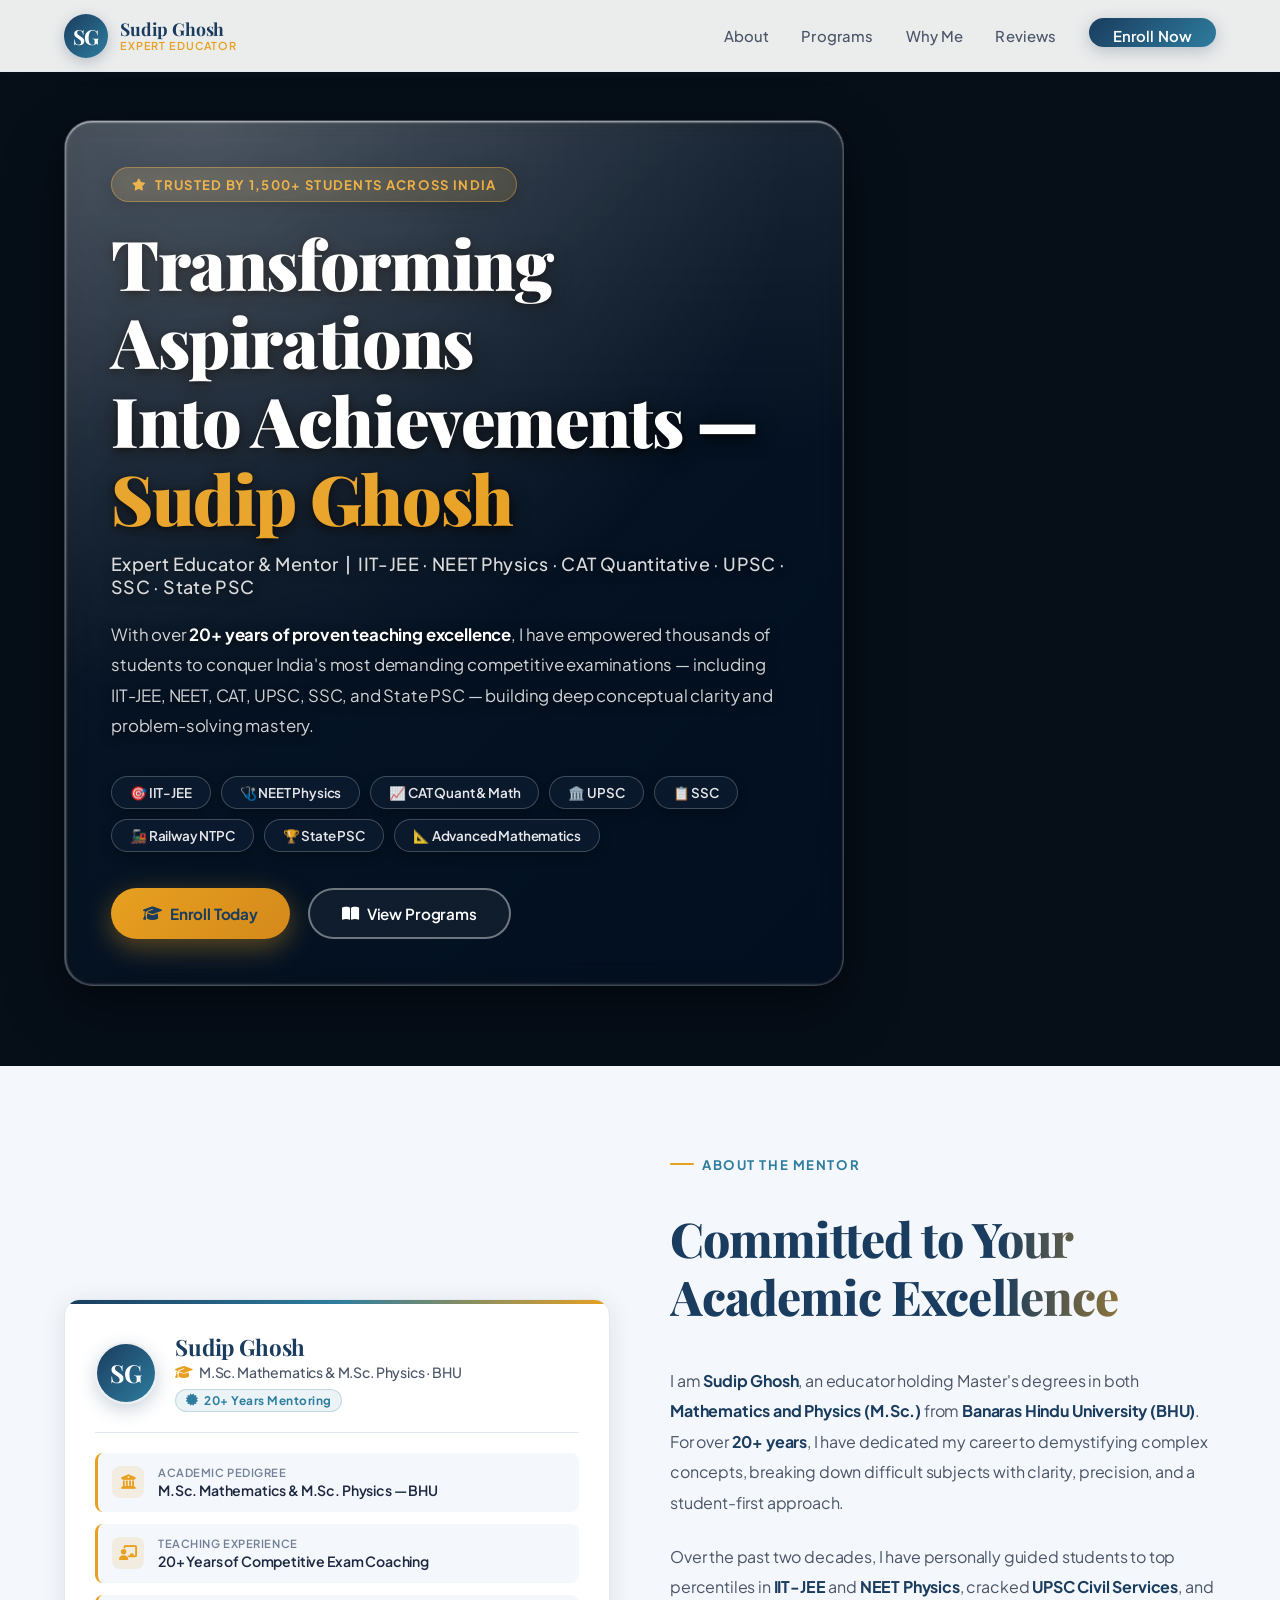
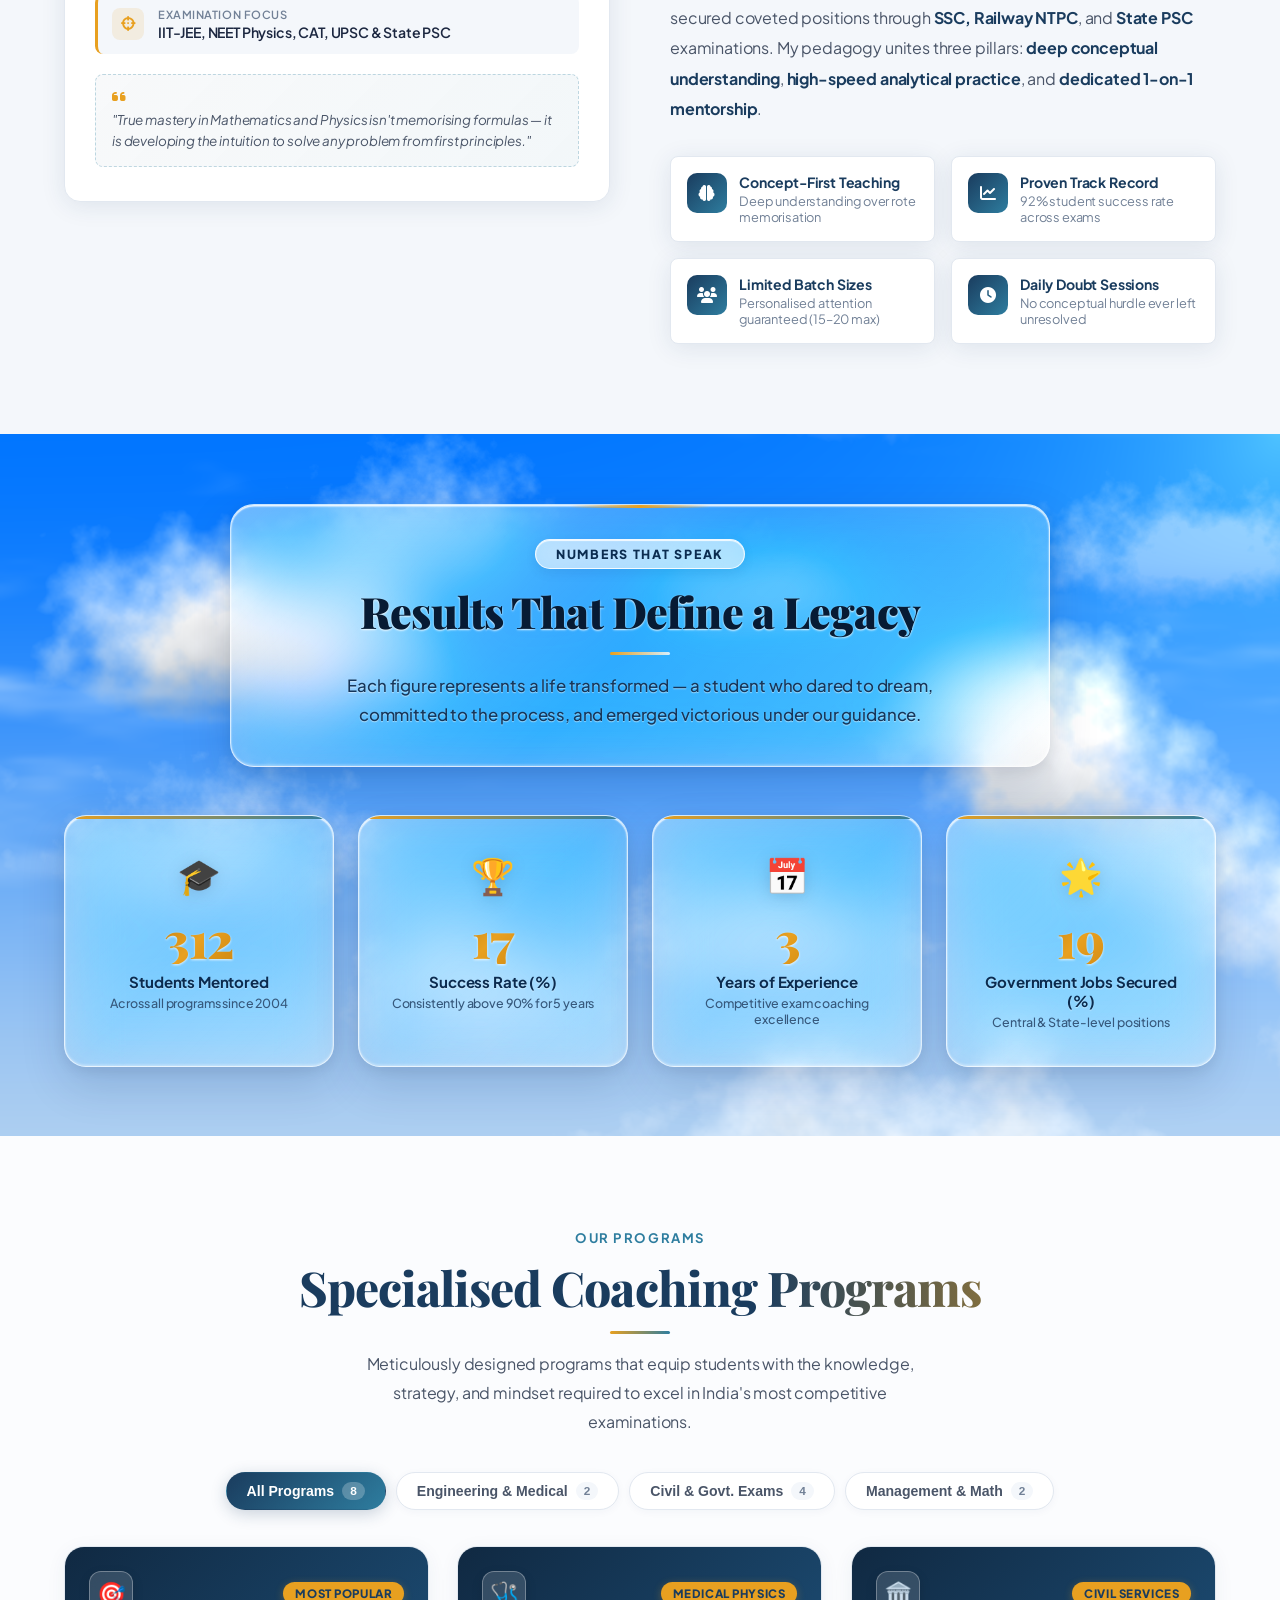
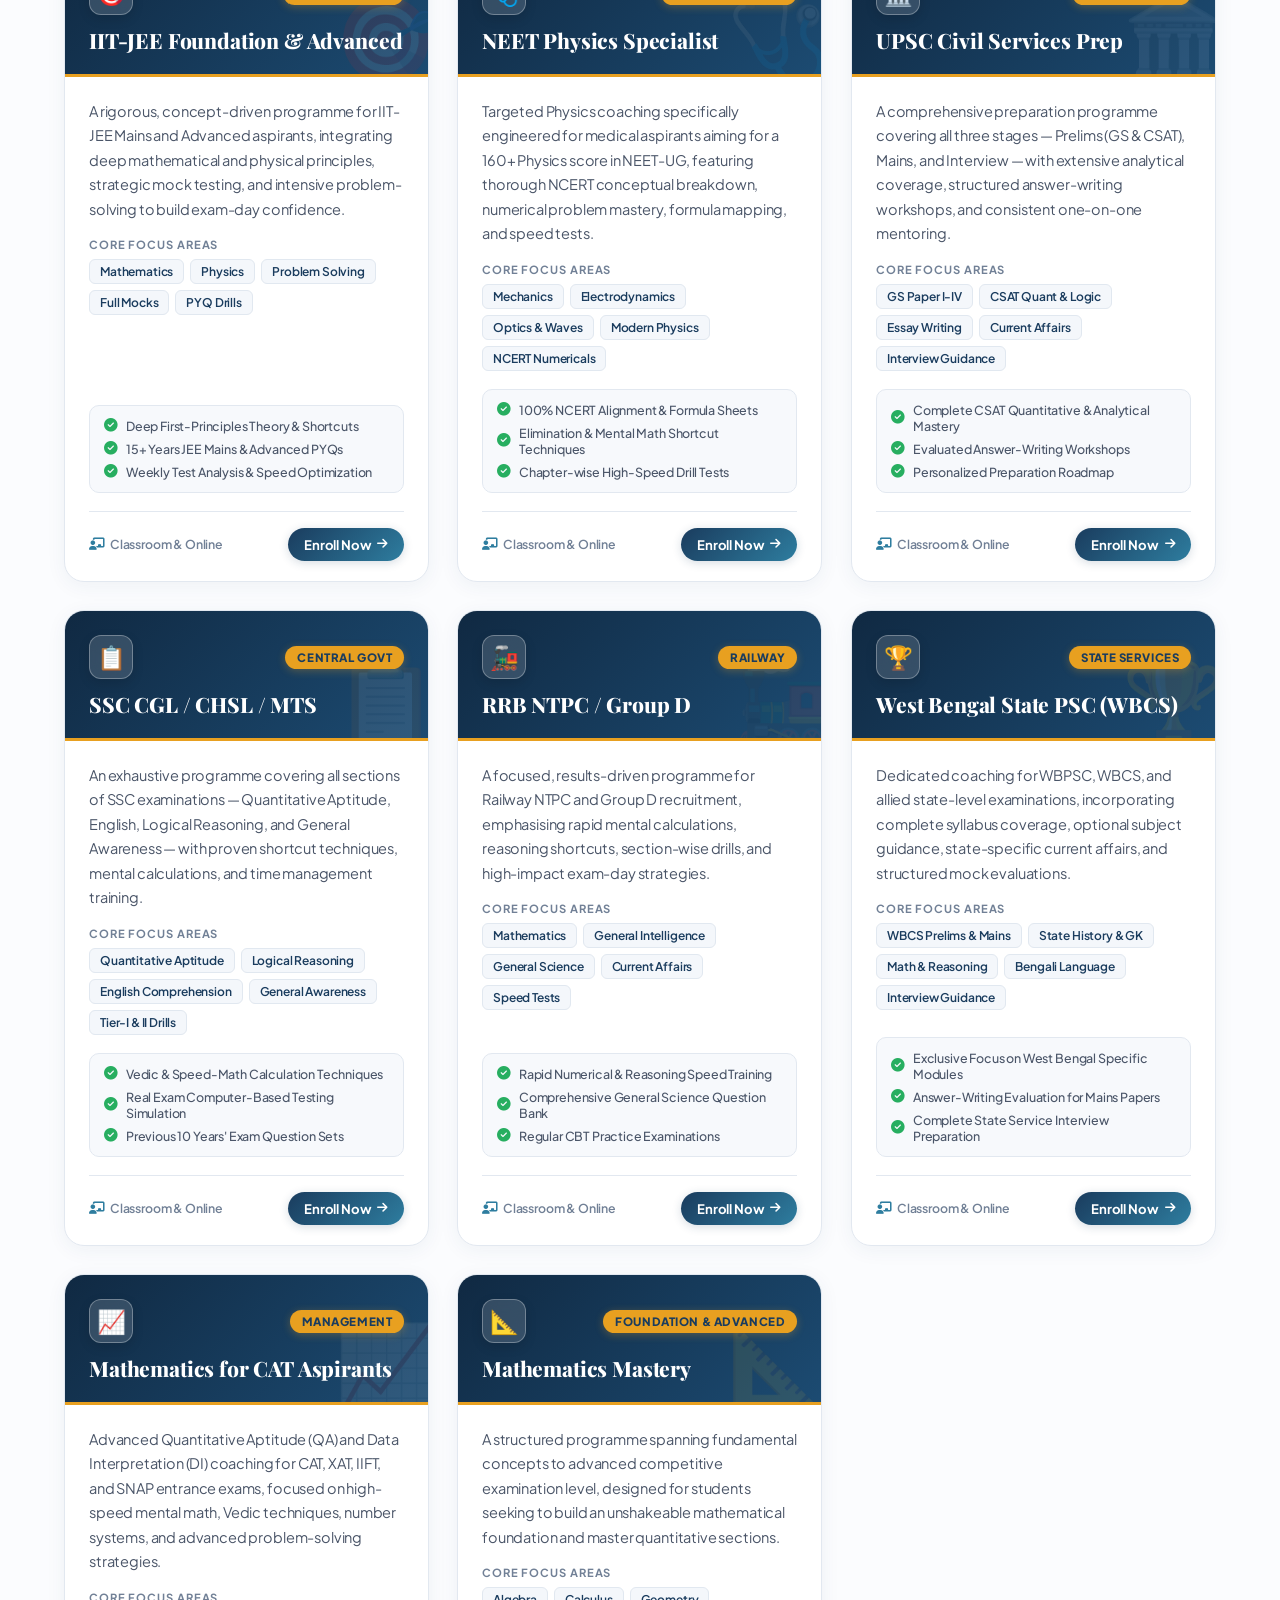
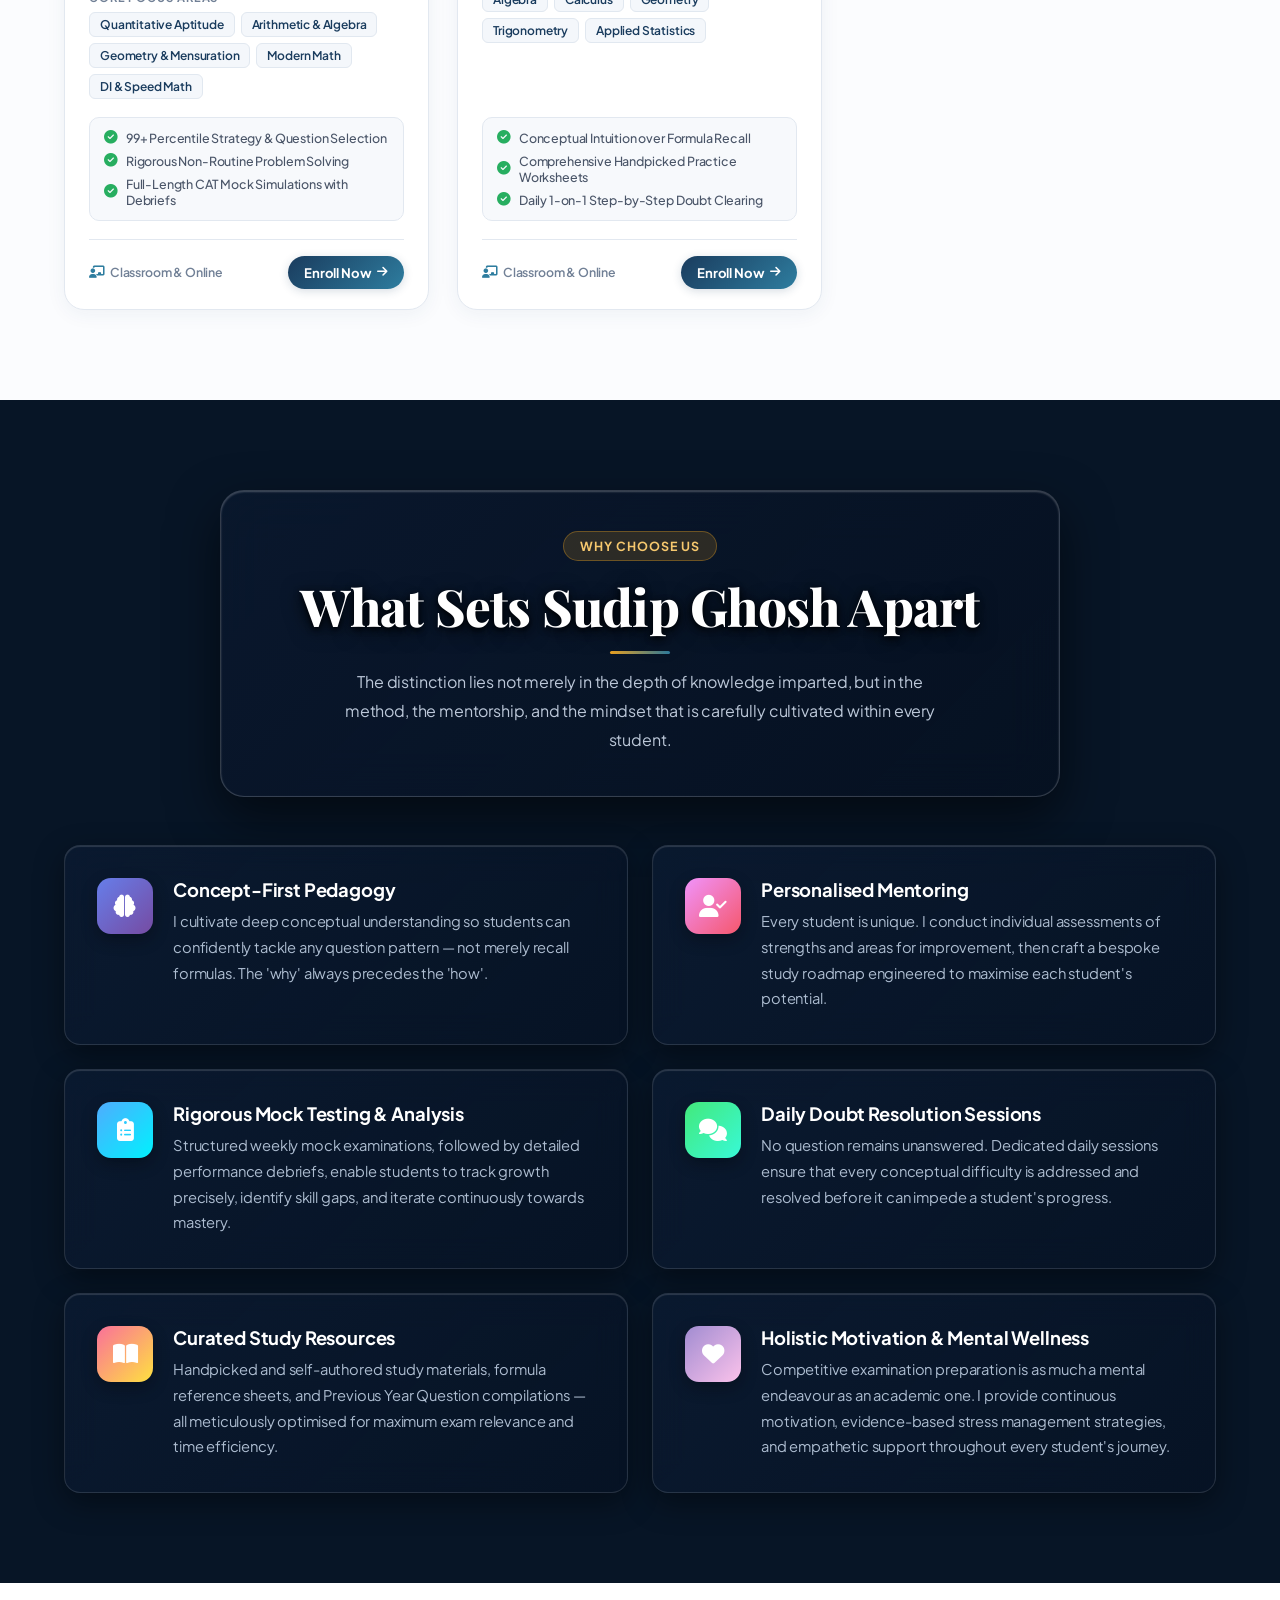
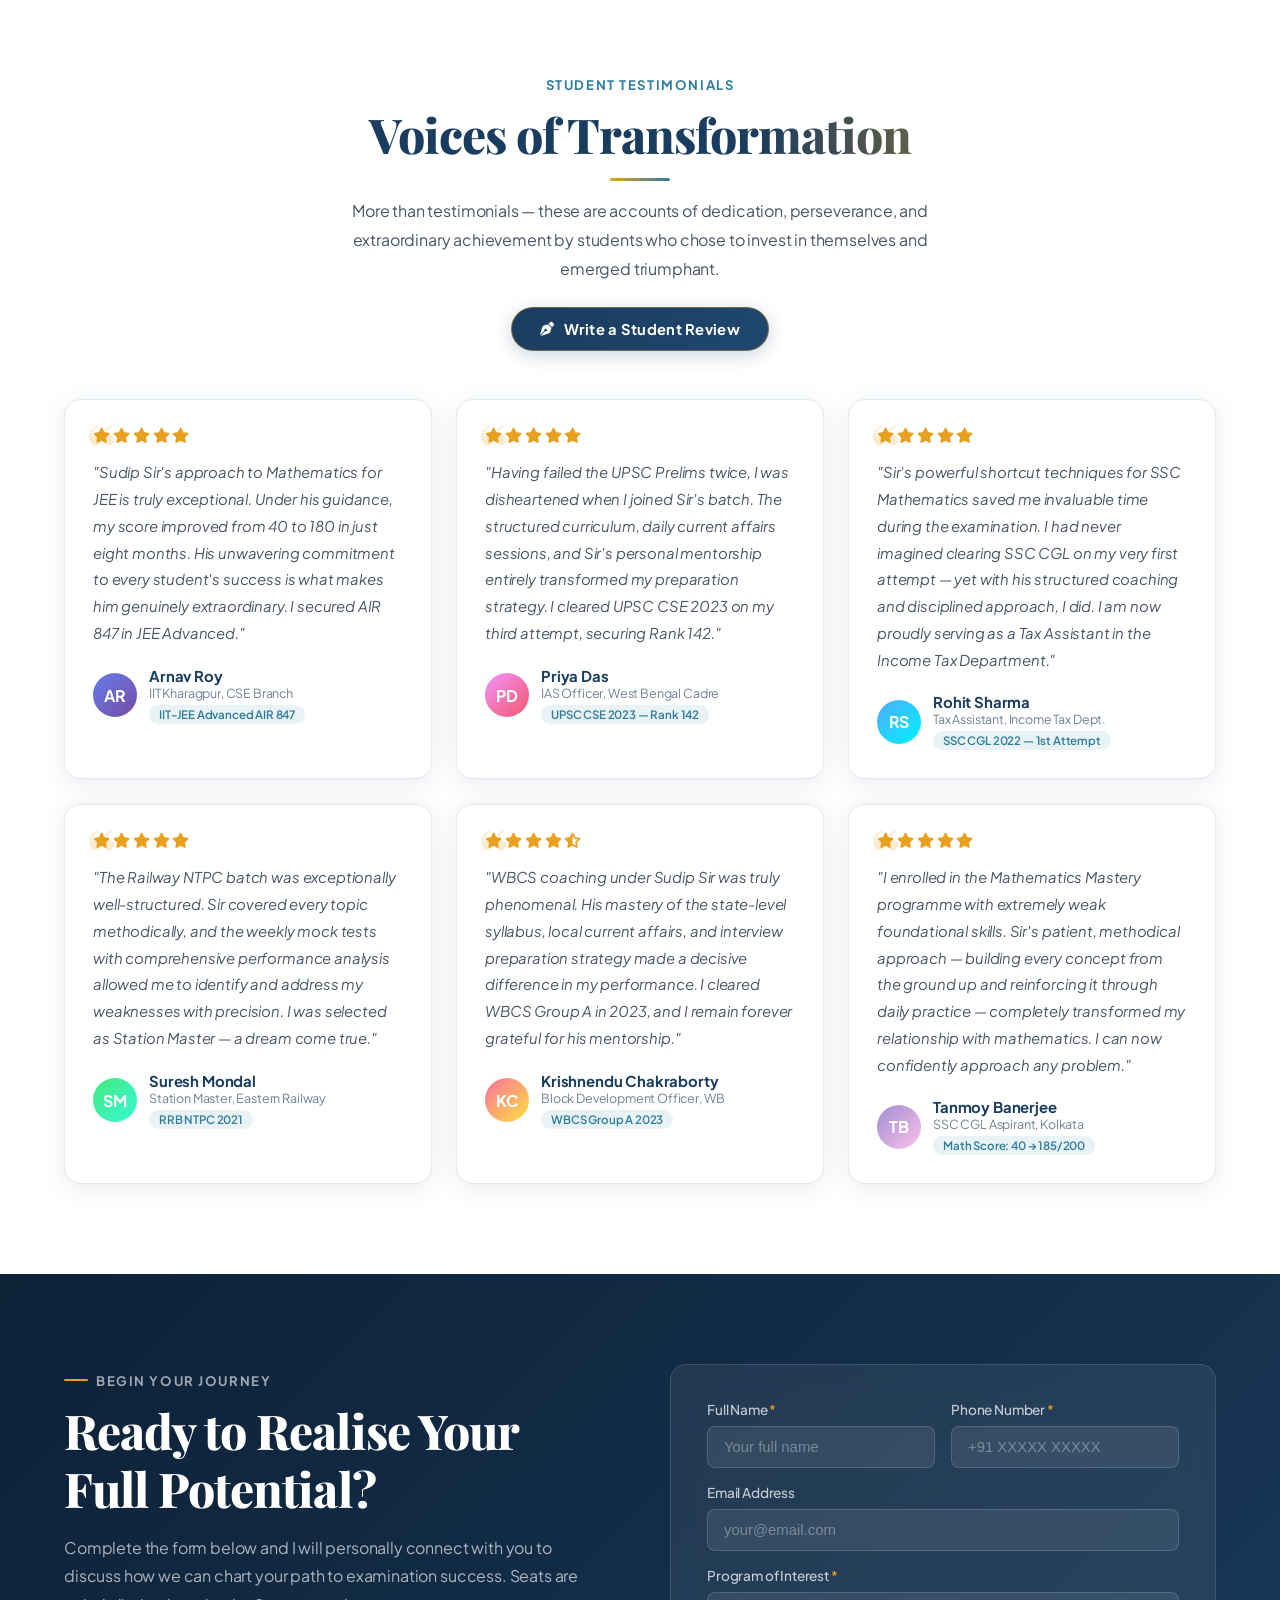
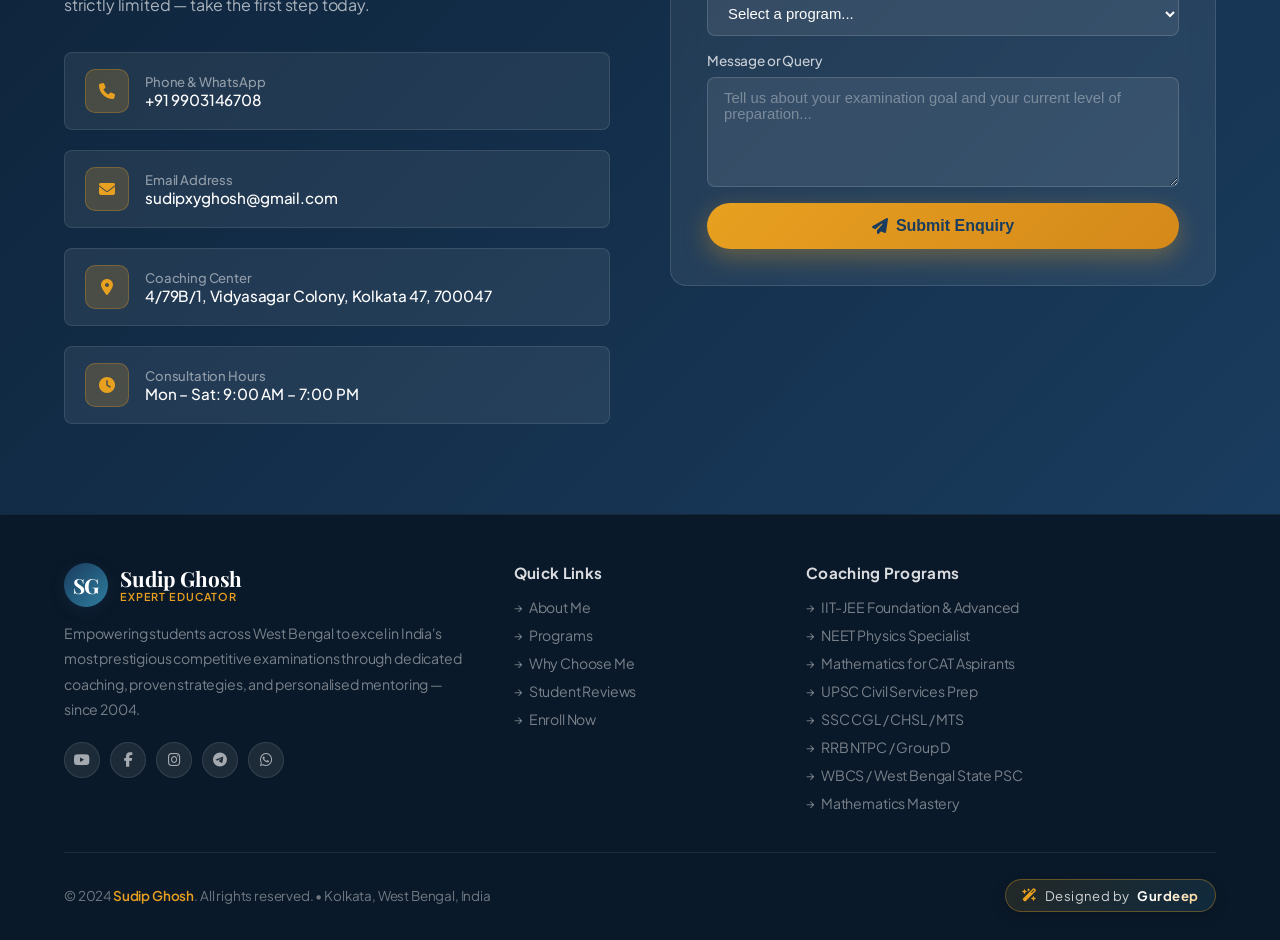
==== commit 4563e1ba: "feat(courses): remove duration and batch size, add interactive category filters, deliverables checkl" ====
--- a/index.html
+++ b/index.html
@@ -604,51 +604,253 @@
     .stat-sub { font-size: 0.78rem; color: #36587c; margin-top: 4px; font-weight: 500; }
 
     /* ===================== COURSES / EXAMS ===================== */
-    #courses { background: var(--white); }
+    #courses { background: #fbfcfe; position: relative; }
+    
+    /* Category Filter Tabs */
+    .course-filter-wrap {
+      display: flex;
+      justify-content: center;
+      flex-wrap: wrap;
+      gap: 10px;
+      margin: 36px auto 10px;
+      max-width: 860px;
+    }
+    .filter-btn {
+      background: var(--white);
+      border: 1px solid var(--border);
+      color: var(--text-mid);
+      font-size: 0.88rem;
+      font-weight: 600;
+      padding: 9px 20px;
+      border-radius: 50px;
+      cursor: pointer;
+      transition: all 0.3s cubic-bezier(.4,0,.2,1);
+      display: inline-flex;
+      align-items: center;
+      gap: 8px;
+      box-shadow: 0 2px 8px rgba(26,60,94,0.04);
+    }
+    .filter-btn:hover {
+      border-color: var(--accent2);
+      color: var(--primary);
+      transform: translateY(-2px);
+      box-shadow: 0 4px 14px rgba(26,60,94,0.08);
+    }
+    .filter-btn.active {
+      background: linear-gradient(135deg, var(--primary), var(--accent2));
+      color: #fff;
+      border-color: transparent;
+      box-shadow: 0 4px 16px rgba(26,60,94,0.22);
+    }
+    .filter-btn .filter-count {
+      padding: 2px 8px;
+      border-radius: 20px;
+      font-size: 0.74rem;
+      font-weight: 700;
+      background: rgba(255,255,255,0.24);
+      color: #fff;
+    }
+    .filter-btn:not(.active) .filter-count {
+      background: var(--light-bg);
+      color: var(--text-light);
+    }
+
     .courses-grid {
-      display: grid; grid-template-columns: repeat(3, 1fr); gap: 28px; margin-top: 48px;
+      display: grid;
+      grid-template-columns: repeat(3, 1fr);
+      gap: 28px;
+      margin-top: 36px;
     }
     .course-card {
-      background: var(--card-bg); border-radius: var(--radius);
-      border: 1px solid var(--border); overflow: hidden;
-      box-shadow: var(--shadow); transition: transform var(--transition), box-shadow var(--transition);
-      display: flex; flex-direction: column;
-    }
-    .course-card:hover { transform: translateY(-8px); box-shadow: var(--shadow-lg); }
+      background: var(--card-bg);
+      border-radius: 20px;
+      border: 1px solid var(--border);
+      overflow: hidden;
+      box-shadow: 0 4px 20px rgba(26,60,94,0.06);
+      transition: transform 0.35s cubic-bezier(.34,1.56,.64,1), box-shadow 0.35s ease, border-color 0.3s ease;
+      display: flex;
+      flex-direction: column;
+      position: relative;
+    }
+    .course-card:hover {
+      transform: translateY(-8px);
+      box-shadow: 0 20px 48px rgba(26,60,94,0.14);
+      border-color: rgba(46, 125, 159, 0.4);
+    }
+
     .course-header {
-      padding: 28px 28px 20px;
-      background: linear-gradient(135deg, var(--primary), var(--accent2));
-      position: relative; overflow: hidden;
-    }
-    .course-header::after {
-      content: attr(data-icon); position: absolute; right: 20px; top: 50%;
-      transform: translateY(-50%);
-      font-size: 3.5rem; opacity: 0.15;
+      padding: 24px 24px 20px;
+      background: linear-gradient(135deg, #102942 0%, #1c4b72 100%);
+      position: relative;
+      overflow: hidden;
+      border-bottom: 3px solid var(--accent);
+    }
+    .course-header-top {
+      display: flex;
+      justify-content: space-between;
+      align-items: center;
+      margin-bottom: 12px;
+      position: relative;
+      z-index: 1;
+    }
+    .course-icon-badge {
+      width: 44px;
+      height: 44px;
+      border-radius: 12px;
+      background: rgba(255,255,255,0.15);
+      backdrop-filter: blur(8px);
+      -webkit-backdrop-filter: blur(8px);
+      border: 1px solid rgba(255,255,255,0.3);
+      display: flex;
+      align-items: center;
+      justify-content: center;
+      font-size: 1.45rem;
+      box-shadow: 0 4px 12px rgba(0,0,0,0.12);
     }
     .course-tag {
-      display: inline-block; background: var(--accent);
-      color: var(--primary); font-size: 0.72rem; font-weight: 700;
-      padding: 4px 12px; border-radius: 50px; margin-bottom: 10px;
-      letter-spacing: 0.06em; text-transform: uppercase;
+      background: var(--accent);
+      color: var(--primary);
+      font-size: 0.72rem;
+      font-weight: 800;
+      padding: 4px 12px;
+      border-radius: 50px;
+      letter-spacing: 0.05em;
+      text-transform: uppercase;
+      box-shadow: 0 2px 8px rgba(232, 160, 32, 0.3);
     }
     .course-header h3 {
       font-family: 'Playfair Display', serif;
-      font-size: 1.4rem; font-weight: 800; color: #fff; line-height: 1.2;
-    }
-    .course-body { padding: 24px 28px; flex: 1; display: flex; flex-direction: column; }
-    .course-body p { color: var(--text-mid); font-size: 0.93rem; line-height: 1.75; margin-bottom: 20px; flex: 1; }
-    .course-subjects { display: flex; flex-wrap: wrap; gap: 8px; margin-bottom: 20px; }
+      font-size: 1.32rem;
+      font-weight: 800;
+      color: #fff;
+      line-height: 1.28;
+      position: relative;
+      z-index: 1;
+    }
+    .course-header::after {
+      content: attr(data-icon);
+      position: absolute;
+      right: -10px;
+      bottom: -15px;
+      font-size: 5.2rem;
+      opacity: 0.09;
+      pointer-events: none;
+      user-select: none;
+    }
+
+    .course-body {
+      padding: 22px 24px 20px;
+      flex: 1;
+      display: flex;
+      flex-direction: column;
+    }
+    .course-body p {
+      color: var(--text-mid);
+      font-size: 0.91rem;
+      line-height: 1.68;
+      margin-bottom: 16px;
+    }
+    .course-subjects-title {
+      font-size: 0.7rem;
+      text-transform: uppercase;
+      letter-spacing: 0.08em;
+      font-weight: 700;
+      color: var(--text-light);
+      margin-bottom: 8px;
+    }
+    .course-subjects {
+      display: flex;
+      flex-wrap: wrap;
+      gap: 6px;
+      margin-bottom: 18px;
+    }
     .course-subj {
-      background: var(--light-bg); color: var(--text-dark);
-      font-size: 0.78rem; font-weight: 500; padding: 4px 12px; border-radius: 50px;
+      background: var(--light-bg);
+      color: var(--primary);
+      font-size: 0.75rem;
+      font-weight: 600;
+      padding: 4px 10px;
+      border-radius: 6px;
+      border: 1px solid #e1e8f0;
+      transition: var(--transition);
+    }
+    .course-card:hover .course-subj {
+      border-color: rgba(46, 125, 159, 0.3);
+      background: #eef4fb;
+    }
+
+    .course-perks {
+      display: flex;
+      flex-direction: column;
+      gap: 7px;
+      margin-top: auto;
+      margin-bottom: 18px;
+      padding: 12px 14px;
+      background: #f7f9fc;
+      border-radius: 10px;
       border: 1px solid var(--border);
     }
-    .course-meta {
-      display: flex; justify-content: space-between; align-items: center;
-      padding-top: 16px; border-top: 1px solid var(--border);
-    }
-    .course-meta span { font-size: 0.82rem; color: var(--text-light); display: flex; align-items: center; gap: 5px; }
-    .course-meta i { color: var(--accent); }
+    .course-perk {
+      display: flex;
+      align-items: center;
+      gap: 8px;
+      font-size: 0.78rem;
+      color: var(--text-mid);
+      font-weight: 500;
+    }
+    .course-perk i {
+      color: #27ae60;
+      font-size: 0.85rem;
+      flex-shrink: 0;
+    }
+
+    /* Course Footer / Action Bar */
+    .course-footer {
+      display: flex;
+      align-items: center;
+      justify-content: space-between;
+      gap: 12px;
+      padding-top: 16px;
+      border-top: 1px solid var(--border);
+    }
+    .course-delivery {
+      display: flex;
+      align-items: center;
+      gap: 6px;
+      font-size: 0.77rem;
+      color: var(--text-light);
+      font-weight: 600;
+    }
+    .course-delivery i {
+      color: var(--accent2);
+    }
+    .btn-course-cta {
+      display: inline-flex;
+      align-items: center;
+      gap: 6px;
+      background: linear-gradient(135deg, var(--primary), var(--accent2));
+      color: #fff;
+      font-size: 0.82rem;
+      font-weight: 700;
+      padding: 8px 16px;
+      border-radius: 50px;
+      text-decoration: none;
+      transition: var(--transition);
+      box-shadow: 0 2px 10px rgba(26,60,94,0.18);
+    }
+    .btn-course-cta:hover {
+      background: linear-gradient(135deg, var(--accent2), var(--accent));
+      color: #fff;
+      transform: translateY(-2px);
+      box-shadow: 0 4px 14px rgba(232, 160, 32, 0.35);
+    }
+    .btn-course-cta i {
+      font-size: 0.75rem;
+      transition: transform var(--transition);
+    }
+    .btn-course-cta:hover i {
+      transform: translateX(3px);
+    }
 
     /* ===================== WHY CHOOSE ===================== */
     #why { background: var(--light-bg); }
@@ -1401,11 +1603,14 @@
 
       /* Courses Section */
       #courses { padding: 48px 14px; }
-      .section-title { font-size: 1.65rem; }
-      .section-desc { font-size: 0.88rem; line-height: 1.65; }
-      .courses-grid { grid-template-columns: 1fr; gap: 16px; margin-top: 24px; }
-      .course-card { padding: 20px 16px; border-radius: 16px; }
-      .course-header h3 { font-size: 1.2rem; }
+      .course-filter-wrap { gap: 6px; margin: 20px 0 12px; }
+      .filter-btn { font-size: 0.78rem; padding: 7px 14px; }
+      .courses-grid { grid-template-columns: 1fr; gap: 16px; margin-top: 20px; }
+      .course-card { border-radius: 18px; padding: 0 !important; }
+      .course-header { padding: 18px 18px 16px; }
+      .course-header h3 { font-size: 1.18rem; }
+      .course-body { padding: 18px 16px; }
+      .course-footer { flex-direction: row; justify-content: space-between; }
 
       /* Why Section */
       #why { padding: 48px 14px; }
@@ -1686,131 +1891,223 @@
       <div class="section-label">Our Programs</div>
       <h2 class="section-title">Specialised Coaching Programs</h2>
       <p class="section-desc">Meticulously designed programs that equip students with the knowledge, strategy, and mindset required to excel in India's most competitive examinations.</p>
+      
+      <!-- Category Filter Tabs -->
+      <div class="course-filter-wrap">
+        <button type="button" class="filter-btn active" onclick="filterCourses('all', this)">
+          All Programs <span class="filter-count">8</span>
+        </button>
+        <button type="button" class="filter-btn" onclick="filterCourses('engineering-medical', this)">
+          Engineering &amp; Medical <span class="filter-count">2</span>
+        </button>
+        <button type="button" class="filter-btn" onclick="filterCourses('civil-govt', this)">
+          Civil &amp; Govt. Exams <span class="filter-count">4</span>
+        </button>
+        <button type="button" class="filter-btn" onclick="filterCourses('management-math', this)">
+          Management &amp; Math <span class="filter-count">2</span>
+        </button>
+      </div>
     </div>
-    <div class="courses-grid">
-      <div class="course-card reveal reveal-pop stagger-1">
+
+    <div class="courses-grid" id="coursesGrid">
+      <!-- 1. IIT-JEE -->
+      <div class="course-card reveal reveal-pop stagger-1" data-category="engineering-medical">
         <div class="course-header" data-icon="🎯">
-          <span class="course-tag">Most Popular</span>
-          <h3>IIT-JEE Foundation & Advanced</h3>
+          <div class="course-header-top">
+            <div class="course-icon-badge">🎯</div>
+            <span class="course-tag">Most Popular</span>
+          </div>
+          <h3>IIT-JEE Foundation &amp; Advanced</h3>
         </div>
         <div class="course-body">
-          <p>A rigorous two-year programme for IIT-JEE Mains and Advanced aspirants in Classes 11 & 12, integrating deep concept development, strategic mock testing, and intensive problem-solving to build exam-ready confidence.</p>
+          <p>A rigorous, concept-driven programme for IIT-JEE Mains and Advanced aspirants, integrating deep mathematical and physical principles, strategic mock testing, and intensive problem-solving to build exam-day confidence.</p>
+          <div class="course-subjects-title">Core Focus Areas</div>
           <div class="course-subjects">
             <span class="course-subj">Mathematics</span>
             <span class="course-subj">Physics</span>
-            <span class="course-subj">Chemistry</span>
-            <span class="course-subj">Mock Tests</span>
-            <span class="course-subj">PYQs</span>
-          </div>
-          <div class="course-meta">
-            <span><i class="fas fa-clock"></i> 2-Year Program</span>
-            <span><i class="fas fa-users"></i> Batch: 20 Students</span>
-          </div>
-        </div>
-      </div>
-      <div class="course-card reveal reveal-pop stagger-2">
+            <span class="course-subj">Problem Solving</span>
+            <span class="course-subj">Full Mocks</span>
+            <span class="course-subj">PYQ Drills</span>
+          </div>
+          <div class="course-perks">
+            <div class="course-perk"><i class="fas fa-check-circle"></i> Deep First-Principles Theory &amp; Shortcuts</div>
+            <div class="course-perk"><i class="fas fa-check-circle"></i> 15+ Years JEE Mains &amp; Advanced PYQs</div>
+            <div class="course-perk"><i class="fas fa-check-circle"></i> Weekly Test Analysis &amp; Speed Optimization</div>
+          </div>
+          <div class="course-footer">
+            <div class="course-delivery"><i class="fas fa-chalkboard-teacher"></i> <span>Classroom &amp; Online</span></div>
+            <a href="#contact" class="btn-course-cta" onclick="selectCourse('IIT-JEE Foundation & Advanced')">Enroll Now <i class="fas fa-arrow-right"></i></a>
+          </div>
+        </div>
+      </div>
+
+      <!-- 2. NEET Physics -->
+      <div class="course-card reveal reveal-pop stagger-2" data-category="engineering-medical">
+        <div class="course-header" data-icon="🩺">
+          <div class="course-header-top">
+            <div class="course-icon-badge">🩺</div>
+            <span class="course-tag">Medical Physics</span>
+          </div>
+          <h3>NEET Physics Specialist</h3>
+        </div>
+        <div class="course-body">
+          <p>Targeted Physics coaching specifically engineered for medical aspirants aiming for a 160+ Physics score in NEET-UG, featuring thorough NCERT conceptual breakdown, numerical problem mastery, formula mapping, and speed tests.</p>
+          <div class="course-subjects-title">Core Focus Areas</div>
+          <div class="course-subjects">
+            <span class="course-subj">Mechanics</span>
+            <span class="course-subj">Electrodynamics</span>
+            <span class="course-subj">Optics &amp; Waves</span>
+            <span class="course-subj">Modern Physics</span>
+            <span class="course-subj">NCERT Numericals</span>
+          </div>
+          <div class="course-perks">
+            <div class="course-perk"><i class="fas fa-check-circle"></i> 100% NCERT Alignment &amp; Formula Sheets</div>
+            <div class="course-perk"><i class="fas fa-check-circle"></i> Elimination &amp; Mental Math Shortcut Techniques</div>
+            <div class="course-perk"><i class="fas fa-check-circle"></i> Chapter-wise High-Speed Drill Tests</div>
+          </div>
+          <div class="course-footer">
+            <div class="course-delivery"><i class="fas fa-chalkboard-teacher"></i> <span>Classroom &amp; Online</span></div>
+            <a href="#contact" class="btn-course-cta" onclick="selectCourse('NEET Physics Specialist')">Enroll Now <i class="fas fa-arrow-right"></i></a>
+          </div>
+        </div>
+      </div>
+
+      <!-- 3. UPSC Civil Services -->
+      <div class="course-card reveal reveal-pop stagger-3" data-category="civil-govt">
         <div class="course-header" data-icon="🏛️">
-          <span class="course-tag">Govt. Exams</span>
+          <div class="course-header-top">
+            <div class="course-icon-badge">🏛️</div>
+            <span class="course-tag">Civil Services</span>
+          </div>
           <h3>UPSC Civil Services Prep</h3>
         </div>
         <div class="course-body">
-          <p>A comprehensive preparation programme covering all three stages — Prelims, Mains, and Interview — with extensive subject coverage, structured answer-writing workshops, and consistent one-on-one mentoring.</p>
+          <p>A comprehensive preparation programme covering all three stages — Prelims (GS &amp; CSAT), Mains, and Interview — with extensive analytical coverage, structured answer-writing workshops, and consistent one-on-one mentoring.</p>
+          <div class="course-subjects-title">Core Focus Areas</div>
           <div class="course-subjects">
             <span class="course-subj">GS Paper I-IV</span>
+            <span class="course-subj">CSAT Quant &amp; Logic</span>
             <span class="course-subj">Essay Writing</span>
             <span class="course-subj">Current Affairs</span>
-            <span class="course-subj">Interview Prep</span>
-          </div>
-          <div class="course-meta">
-            <span><i class="fas fa-clock"></i> 1-Year Program</span>
-            <span><i class="fas fa-users"></i> Batch: 15 Students</span>
-          </div>
-        </div>
-      </div>
-      <div class="course-card reveal reveal-pop stagger-3">
+            <span class="course-subj">Interview Guidance</span>
+          </div>
+          <div class="course-perks">
+            <div class="course-perk"><i class="fas fa-check-circle"></i> Complete CSAT Quantitative &amp; Analytical Mastery</div>
+            <div class="course-perk"><i class="fas fa-check-circle"></i> Evaluated Answer-Writing Workshops</div>
+            <div class="course-perk"><i class="fas fa-check-circle"></i> Personalized Preparation Roadmap</div>
+          </div>
+          <div class="course-footer">
+            <div class="course-delivery"><i class="fas fa-chalkboard-teacher"></i> <span>Classroom &amp; Online</span></div>
+            <a href="#contact" class="btn-course-cta" onclick="selectCourse('UPSC Civil Services Prep')">Enroll Now <i class="fas fa-arrow-right"></i></a>
+          </div>
+        </div>
+      </div>
+
+      <!-- 4. SSC CGL / CHSL / MTS -->
+      <div class="course-card reveal reveal-pop stagger-4" data-category="civil-govt">
         <div class="course-header" data-icon="📋">
-          <span class="course-tag">Central Govt</span>
+          <div class="course-header-top">
+            <div class="course-icon-badge">📋</div>
+            <span class="course-tag">Central Govt</span>
+          </div>
           <h3>SSC CGL / CHSL / MTS</h3>
         </div>
         <div class="course-body">
-          <p>An exhaustive programme covering all four sections of SSC examinations — Quantitative Aptitude, English, Logical Reasoning, and General Awareness — with proven shortcut techniques and time management training.</p>
+          <p>An exhaustive programme covering all sections of SSC examinations — Quantitative Aptitude, English, Logical Reasoning, and General Awareness — with proven shortcut techniques, mental calculations, and time management training.</p>
+          <div class="course-subjects-title">Core Focus Areas</div>
           <div class="course-subjects">
-            <span class="course-subj">Quant Aptitude</span>
-            <span class="course-subj">English</span>
-            <span class="course-subj">Reasoning</span>
+            <span class="course-subj">Quantitative Aptitude</span>
+            <span class="course-subj">Logical Reasoning</span>
+            <span class="course-subj">English Comprehension</span>
             <span class="course-subj">General Awareness</span>
-          </div>
-          <div class="course-meta">
-            <span><i class="fas fa-clock"></i> 6-Month Program</span>
-            <span><i class="fas fa-users"></i> Batch: 25 Students</span>
-          </div>
-        </div>
-      </div>
-      <div class="course-card reveal reveal-pop stagger-4">
+            <span class="course-subj">Tier-I &amp; II Drills</span>
+          </div>
+          <div class="course-perks">
+            <div class="course-perk"><i class="fas fa-check-circle"></i> Vedic &amp; Speed-Math Calculation Techniques</div>
+            <div class="course-perk"><i class="fas fa-check-circle"></i> Real Exam Computer-Based Testing Simulation</div>
+            <div class="course-perk"><i class="fas fa-check-circle"></i> Previous 10 Years' Exam Question Sets</div>
+          </div>
+          <div class="course-footer">
+            <div class="course-delivery"><i class="fas fa-chalkboard-teacher"></i> <span>Classroom &amp; Online</span></div>
+            <a href="#contact" class="btn-course-cta" onclick="selectCourse('SSC CGL / CHSL / MTS')">Enroll Now <i class="fas fa-arrow-right"></i></a>
+          </div>
+        </div>
+      </div>
+
+      <!-- 5. Railway RRB NTPC -->
+      <div class="course-card reveal reveal-pop stagger-5" data-category="civil-govt">
         <div class="course-header" data-icon="🚂">
-          <span class="course-tag">Railway</span>
+          <div class="course-header-top">
+            <div class="course-icon-badge">🚂</div>
+            <span class="course-tag">Railway</span>
+          </div>
           <h3>RRB NTPC / Group D</h3>
         </div>
         <div class="course-body">
-          <p>A focused, results-driven programme for Railway NTPC and Group D recruitment, emphasising rapid mental calculations, reasoning shortcuts, and high-impact exam-day strategies.</p>
+          <p>A focused, results-driven programme for Railway NTPC and Group D recruitment, emphasising rapid mental calculations, reasoning shortcuts, section-wise drills, and high-impact exam-day strategies.</p>
+          <div class="course-subjects-title">Core Focus Areas</div>
           <div class="course-subjects">
             <span class="course-subj">Mathematics</span>
-            <span class="course-subj">Reasoning</span>
-            <span class="course-subj">GK & GS</span>
-            <span class="course-subj">Practice Tests</span>
-          </div>
-          <div class="course-meta">
-            <span><i class="fas fa-clock"></i> 4-Month Program</span>
-            <span><i class="fas fa-users"></i> Batch: 30 Students</span>
-          </div>
-        </div>
-      </div>
-      <div class="course-card reveal reveal-pop stagger-5">
+            <span class="course-subj">General Intelligence</span>
+            <span class="course-subj">General Science</span>
+            <span class="course-subj">Current Affairs</span>
+            <span class="course-subj">Speed Tests</span>
+          </div>
+          <div class="course-perks">
+            <div class="course-perk"><i class="fas fa-check-circle"></i> Rapid Numerical &amp; Reasoning Speed Training</div>
+            <div class="course-perk"><i class="fas fa-check-circle"></i> Comprehensive General Science Question Bank</div>
+            <div class="course-perk"><i class="fas fa-check-circle"></i> Regular CBT Practice Examinations</div>
+          </div>
+          <div class="course-footer">
+            <div class="course-delivery"><i class="fas fa-chalkboard-teacher"></i> <span>Classroom &amp; Online</span></div>
+            <a href="#contact" class="btn-course-cta" onclick="selectCourse('RRB NTPC / Group D')">Enroll Now <i class="fas fa-arrow-right"></i></a>
+          </div>
+        </div>
+      </div>
+
+      <!-- 6. West Bengal State PSC -->
+      <div class="course-card reveal reveal-pop stagger-6" data-category="civil-govt">
         <div class="course-header" data-icon="🏆">
-          <span class="course-tag">State Level</span>
-          <h3>West Bengal State PSC</h3>
+          <div class="course-header-top">
+            <div class="course-icon-badge">🏆</div>
+            <span class="course-tag">State Services</span>
+          </div>
+          <h3>West Bengal State PSC (WBCS)</h3>
         </div>
         <div class="course-body">
-          <p>Dedicated coaching for WBPSC, WBCS, and allied state-level examinations, incorporating Bengali optional paper preparation and in-depth state-specific general knowledge and current affairs.</p>
+          <p>Dedicated coaching for WBPSC, WBCS, and allied state-level examinations, incorporating complete syllabus coverage, optional subject guidance, state-specific current affairs, and structured mock evaluations.</p>
+          <div class="course-subjects-title">Core Focus Areas</div>
           <div class="course-subjects">
-            <span class="course-subj">WBCS</span>
-            <span class="course-subj">State GK</span>
-            <span class="course-subj">Bengali</span>
-            <span class="course-subj">Interview Prep</span>
-          </div>
-          <div class="course-meta">
-            <span><i class="fas fa-clock"></i> 8-Month Program</span>
-            <span><i class="fas fa-users"></i> Batch: 20 Students</span>
-          </div>
-        </div>
-      </div>
-      <div class="course-card reveal reveal-pop stagger-6">
-        <div class="course-header" data-icon="📐">
-          <span class="course-tag">Special</span>
-          <h3>Mathematics Mastery</h3>
+            <span class="course-subj">WBCS Prelims &amp; Mains</span>
+            <span class="course-subj">State History &amp; GK</span>
+            <span class="course-subj">Math &amp; Reasoning</span>
+            <span class="course-subj">Bengali Language</span>
+            <span class="course-subj">Interview Guidance</span>
+          </div>
+          <div class="course-perks">
+            <div class="course-perk"><i class="fas fa-check-circle"></i> Exclusive Focus on West Bengal Specific Modules</div>
+            <div class="course-perk"><i class="fas fa-check-circle"></i> Answer-Writing Evaluation for Mains Papers</div>
+            <div class="course-perk"><i class="fas fa-check-circle"></i> Complete State Service Interview Preparation</div>
+          </div>
+          <div class="course-footer">
+            <div class="course-delivery"><i class="fas fa-chalkboard-teacher"></i> <span>Classroom &amp; Online</span></div>
+            <a href="#contact" class="btn-course-cta" onclick="selectCourse('West Bengal State PSC (WBCS)')">Enroll Now <i class="fas fa-arrow-right"></i></a>
+          </div>
+        </div>
+      </div>
+
+      <!-- 7. Mathematics for CAT -->
+      <div class="course-card reveal reveal-pop stagger-1" data-category="management-math">
+        <div class="course-header" data-icon="📈">
+          <div class="course-header-top">
+            <div class="course-icon-badge">📈</div>
+            <span class="course-tag">Management</span>
+          </div>
+          <h3>Mathematics for CAT Aspirants</h3>
         </div>
         <div class="course-body">
-          <p>A structured programme spanning Class 9 to advanced competitive examination level, designed for students seeking to build a strong mathematical foundation or maximise their scores in quantitative sections.</p>
-          <div class="course-subjects">
-            <span class="course-subj">Algebra</span>
-            <span class="course-subj">Calculus</span>
-            <span class="course-subj">Geometry</span>
-            <span class="course-subj">Trigonometry</span>
-            <span class="course-subj">Statistics</span>
-          </div>
-          <div class="course-meta">
-            <span><i class="fas fa-clock"></i> 3-Month Program</span>
-            <span><i class="fas fa-users"></i> Batch: 15 Students</span>
-          </div>
-        </div>
-      </div>
-      <div class="course-card reveal reveal-pop stagger-1">
-        <div class="course-header" data-icon="📈">
-          <span class="course-tag">Management</span>
-          <h3>Mathematics for CAT Aspirants</h3>
-        </div>
-        <div class="course-body">
-          <p>Advanced Quantitative Aptitude (QA) and Data Interpretation (DI) coaching for CAT and management entrance exams (XAT, IIFT, SNAP). Focused on high-speed mental math, Vedic techniques, number systems, and advanced problem-solving strategies.</p>
+          <p>Advanced Quantitative Aptitude (QA) and Data Interpretation (DI) coaching for CAT, XAT, IIFT, and SNAP entrance exams, focused on high-speed mental math, Vedic techniques, number systems, and advanced problem-solving strategies.</p>
+          <div class="course-subjects-title">Core Focus Areas</div>
           <div class="course-subjects">
             <span class="course-subj">Quantitative Aptitude</span>
             <span class="course-subj">Arithmetic &amp; Algebra</span>
@@ -1818,29 +2115,45 @@
             <span class="course-subj">Modern Math</span>
             <span class="course-subj">DI &amp; Speed Math</span>
           </div>
-          <div class="course-meta">
-            <span><i class="fas fa-clock"></i> 6-Month Program</span>
-            <span><i class="fas fa-users"></i> Batch: 15 Students</span>
-          </div>
-        </div>
-      </div>
-      <div class="course-card reveal reveal-pop stagger-2">
-        <div class="course-header" data-icon="🩺">
-          <span class="course-tag">Medical</span>
-          <h3>NEET Physics Specialist</h3>
+          <div class="course-perks">
+            <div class="course-perk"><i class="fas fa-check-circle"></i> 99+ Percentile Strategy &amp; Question Selection</div>
+            <div class="course-perk"><i class="fas fa-check-circle"></i> Rigorous Non-Routine Problem Solving</div>
+            <div class="course-perk"><i class="fas fa-check-circle"></i> Full-Length CAT Mock Simulations with Debriefs</div>
+          </div>
+          <div class="course-footer">
+            <div class="course-delivery"><i class="fas fa-chalkboard-teacher"></i> <span>Classroom &amp; Online</span></div>
+            <a href="#contact" class="btn-course-cta" onclick="selectCourse('Mathematics for CAT Aspirants')">Enroll Now <i class="fas fa-arrow-right"></i></a>
+          </div>
+        </div>
+      </div>
+
+      <!-- 8. Mathematics Mastery -->
+      <div class="course-card reveal reveal-pop stagger-2" data-category="management-math">
+        <div class="course-header" data-icon="📐">
+          <div class="course-header-top">
+            <div class="course-icon-badge">📐</div>
+            <span class="course-tag">Foundation &amp; Advanced</span>
+          </div>
+          <h3>Mathematics Mastery</h3>
         </div>
         <div class="course-body">
-          <p>Targeted Physics coaching specifically engineered for medical aspirants aiming for a 160+ Physics score in NEET-UG. Features thorough NCERT alignment, numerical problem breakdown, formula mapping, and regular chapter-wise speed tests.</p>
+          <p>A structured programme spanning fundamental concepts to advanced competitive examination level, designed for students seeking to build an unshakeable mathematical foundation and master quantitative sections.</p>
+          <div class="course-subjects-title">Core Focus Areas</div>
           <div class="course-subjects">
-            <span class="course-subj">Mechanics</span>
-            <span class="course-subj">Electrodynamics</span>
-            <span class="course-subj">Optics &amp; Waves</span>
-            <span class="course-subj">Modern Physics</span>
-            <span class="course-subj">NCERT Numericals</span>
-          </div>
-          <div class="course-meta">
-            <span><i class="fas fa-clock"></i> 1-Year Program</span>
-            <span><i class="fas fa-users"></i> Batch: 20 Students</span>
+            <span class="course-subj">Algebra</span>
+            <span class="course-subj">Calculus</span>
+            <span class="course-subj">Geometry</span>
+            <span class="course-subj">Trigonometry</span>
+            <span class="course-subj">Applied Statistics</span>
+          </div>
+          <div class="course-perks">
+            <div class="course-perk"><i class="fas fa-check-circle"></i> Conceptual Intuition over Formula Recall</div>
+            <div class="course-perk"><i class="fas fa-check-circle"></i> Comprehensive Handpicked Practice Worksheets</div>
+            <div class="course-perk"><i class="fas fa-check-circle"></i> Daily 1-on-1 Step-by-Step Doubt Clearing</div>
+          </div>
+          <div class="course-footer">
+            <div class="course-delivery"><i class="fas fa-chalkboard-teacher"></i> <span>Classroom &amp; Online</span></div>
+            <a href="#contact" class="btn-course-cta" onclick="selectCourse('Mathematics Mastery')">Enroll Now <i class="fas fa-arrow-right"></i></a>
           </div>
         </div>
       </div>
@@ -2078,16 +2391,16 @@
           </div>
           <div class="form-group">
             <label>Program of Interest <span style="color:var(--accent)">*</span></label>
-            <select required>
+            <select id="programSelect" required>
               <option value="">Select a program...</option>
-              <option>IIT-JEE Foundation &amp; Advanced</option>
-              <option>NEET Physics Specialist</option>
-              <option>Mathematics for CAT Aspirants</option>
-              <option>UPSC Civil Services Prep</option>
-              <option>SSC CGL / CHSL / MTS</option>
-              <option>RRB NTPC / Group D</option>
-              <option>West Bengal State PSC (WBCS)</option>
-              <option>Mathematics Mastery</option>
+              <option value="IIT-JEE Foundation & Advanced">IIT-JEE Foundation &amp; Advanced</option>
+              <option value="NEET Physics Specialist">NEET Physics Specialist</option>
+              <option value="Mathematics for CAT Aspirants">Mathematics for CAT Aspirants</option>
+              <option value="UPSC Civil Services Prep">UPSC Civil Services Prep</option>
+              <option value="SSC CGL / CHSL / MTS">SSC CGL / CHSL / MTS</option>
+              <option value="RRB NTPC / Group D">RRB NTPC / Group D</option>
+              <option value="West Bengal State PSC (WBCS)">West Bengal State PSC (WBCS)</option>
+              <option value="Mathematics Mastery">Mathematics Mastery</option>
             </select>
           </div>
           <div class="form-group">
@@ -2552,6 +2865,44 @@
     setTimeout(() => {
       card.scrollIntoView({ behavior: 'smooth', block: 'center' });
     }, 250);
+  }
+
+  /* ---- COURSE FILTER & ENROLL SELECT ---- */
+  function filterCourses(category, btn) {
+    document.querySelectorAll('.filter-btn').forEach(b => b.classList.remove('active'));
+    if (btn) btn.classList.add('active');
+
+    const cards = document.querySelectorAll('.course-card');
+    cards.forEach(card => {
+      const cardCat = card.getAttribute('data-category') || '';
+      if (category === 'all' || cardCat.includes(category)) {
+        card.style.display = 'flex';
+      } else {
+        card.style.display = 'none';
+      }
+    });
+  }
+
+  function selectCourse(courseName) {
+    const select = document.getElementById('programSelect');
+    if (select) {
+      for (let i = 0; i < select.options.length; i++) {
+        const optVal = select.options[i].value || select.options[i].text;
+        if (optVal.toLowerCase().includes(courseName.toLowerCase()) || courseName.toLowerCase().includes(optVal.toLowerCase())) {
+          select.selectedIndex = i;
+          break;
+        }
+      }
+      setTimeout(() => {
+        select.focus();
+        select.style.borderColor = 'var(--accent)';
+        select.style.boxShadow = '0 0 0 4px rgba(232, 160, 32, 0.35)';
+        setTimeout(() => {
+          select.style.borderColor = '';
+          select.style.boxShadow = '';
+        }, 2200);
+      }, 400);
+    }
   }
 
   /* ---- SMOOTH NAV ACTIVE ---- */
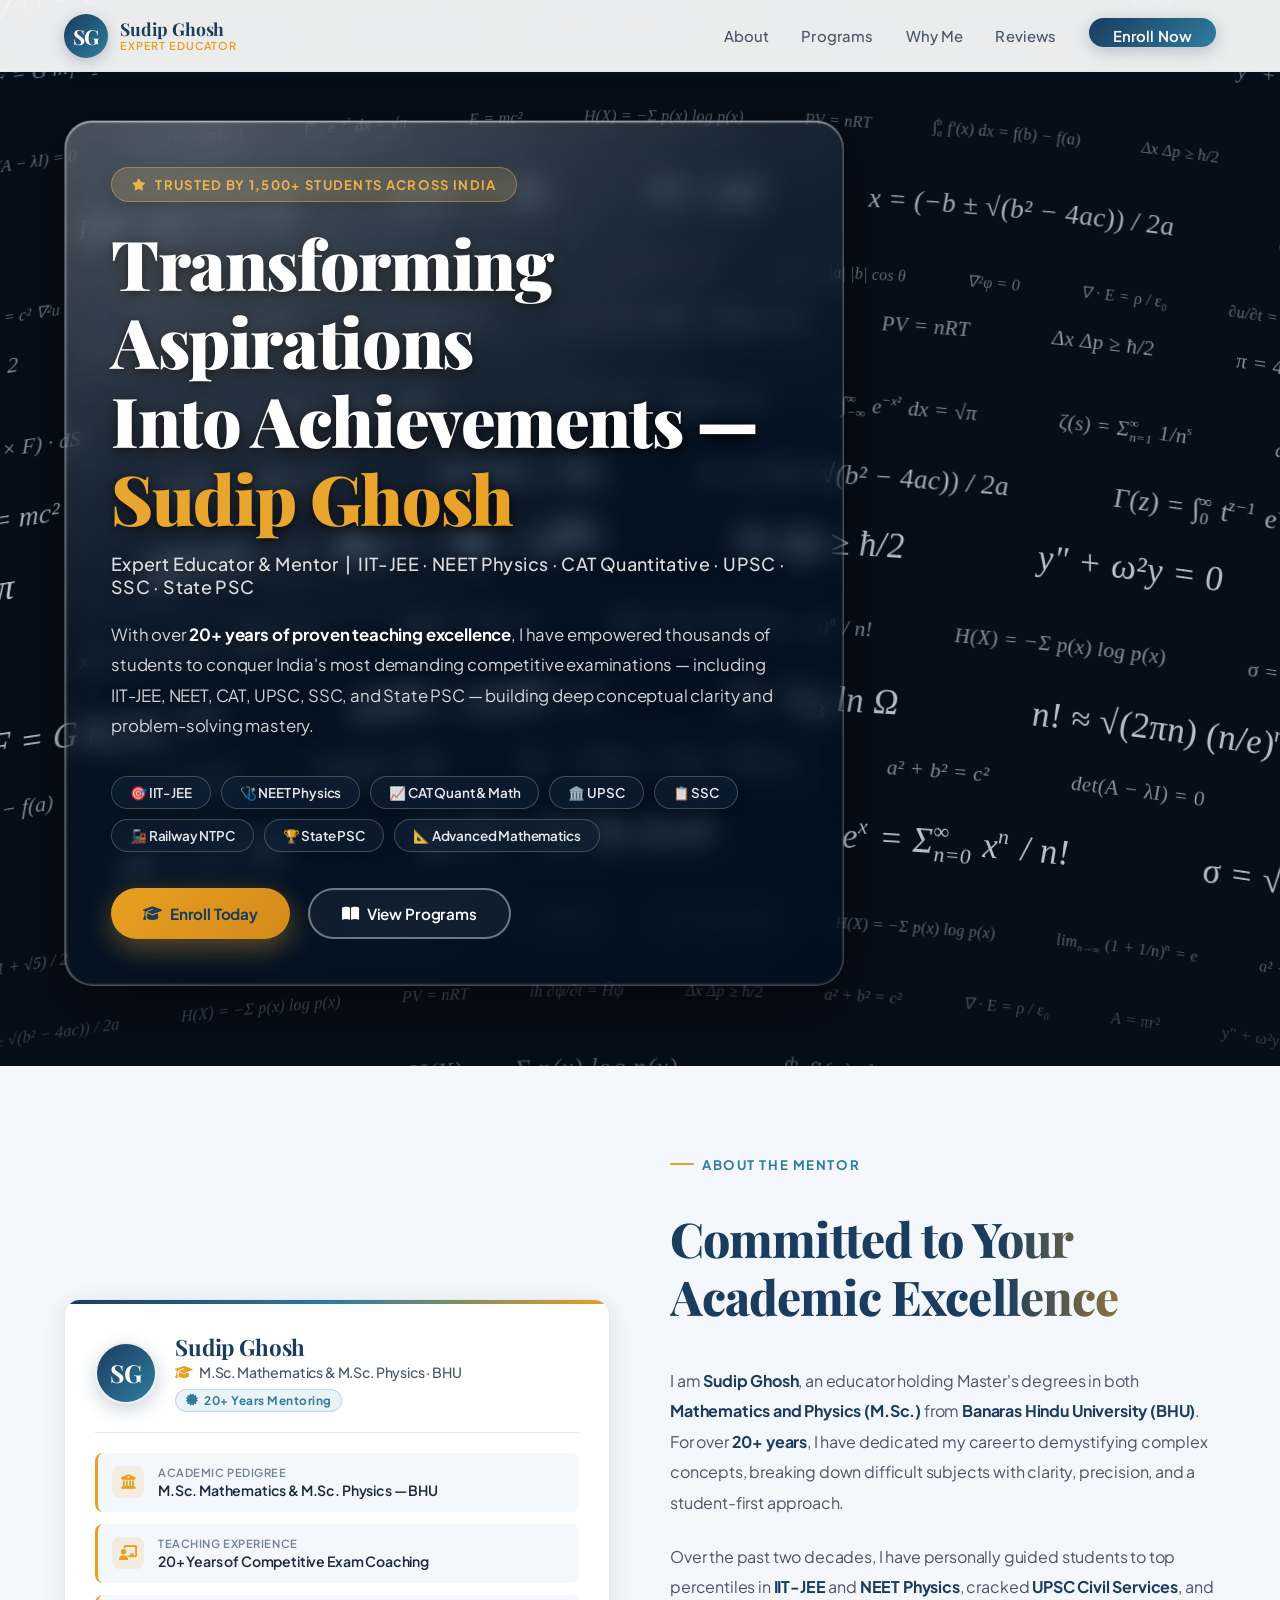
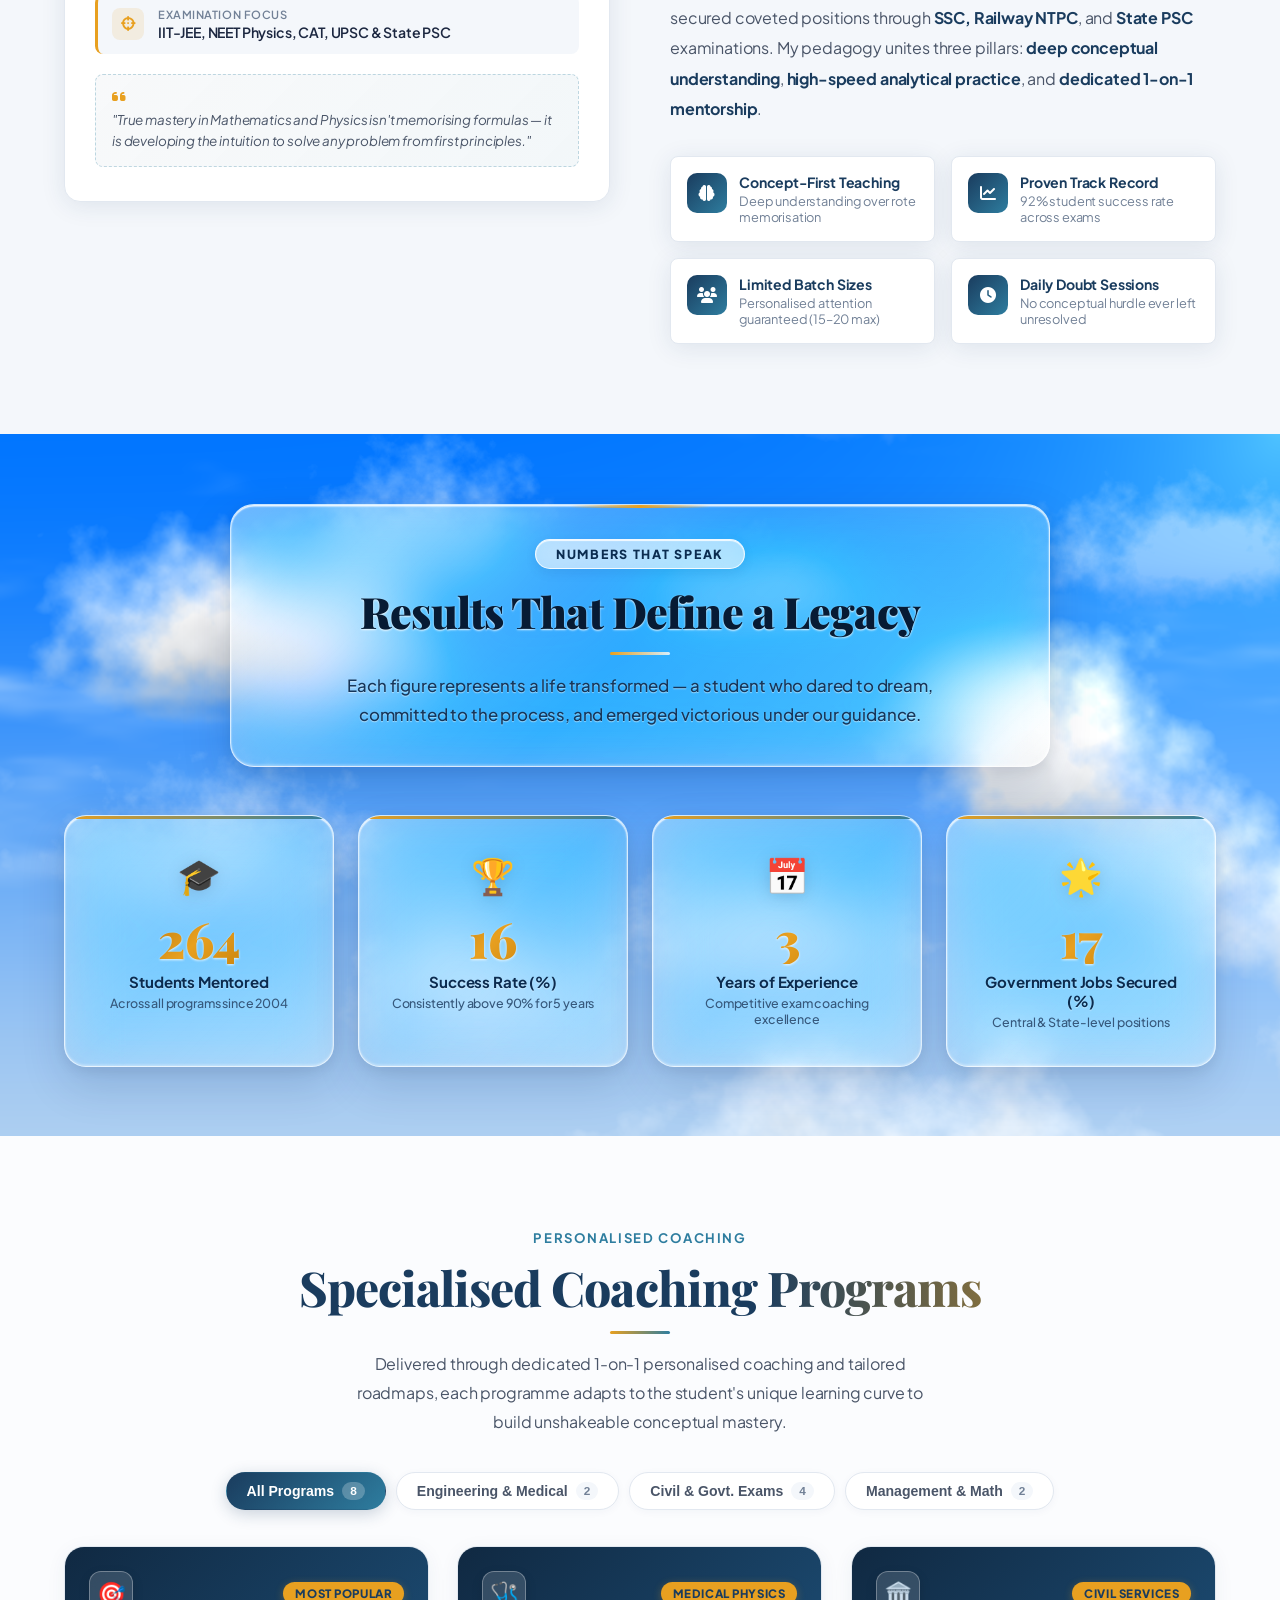
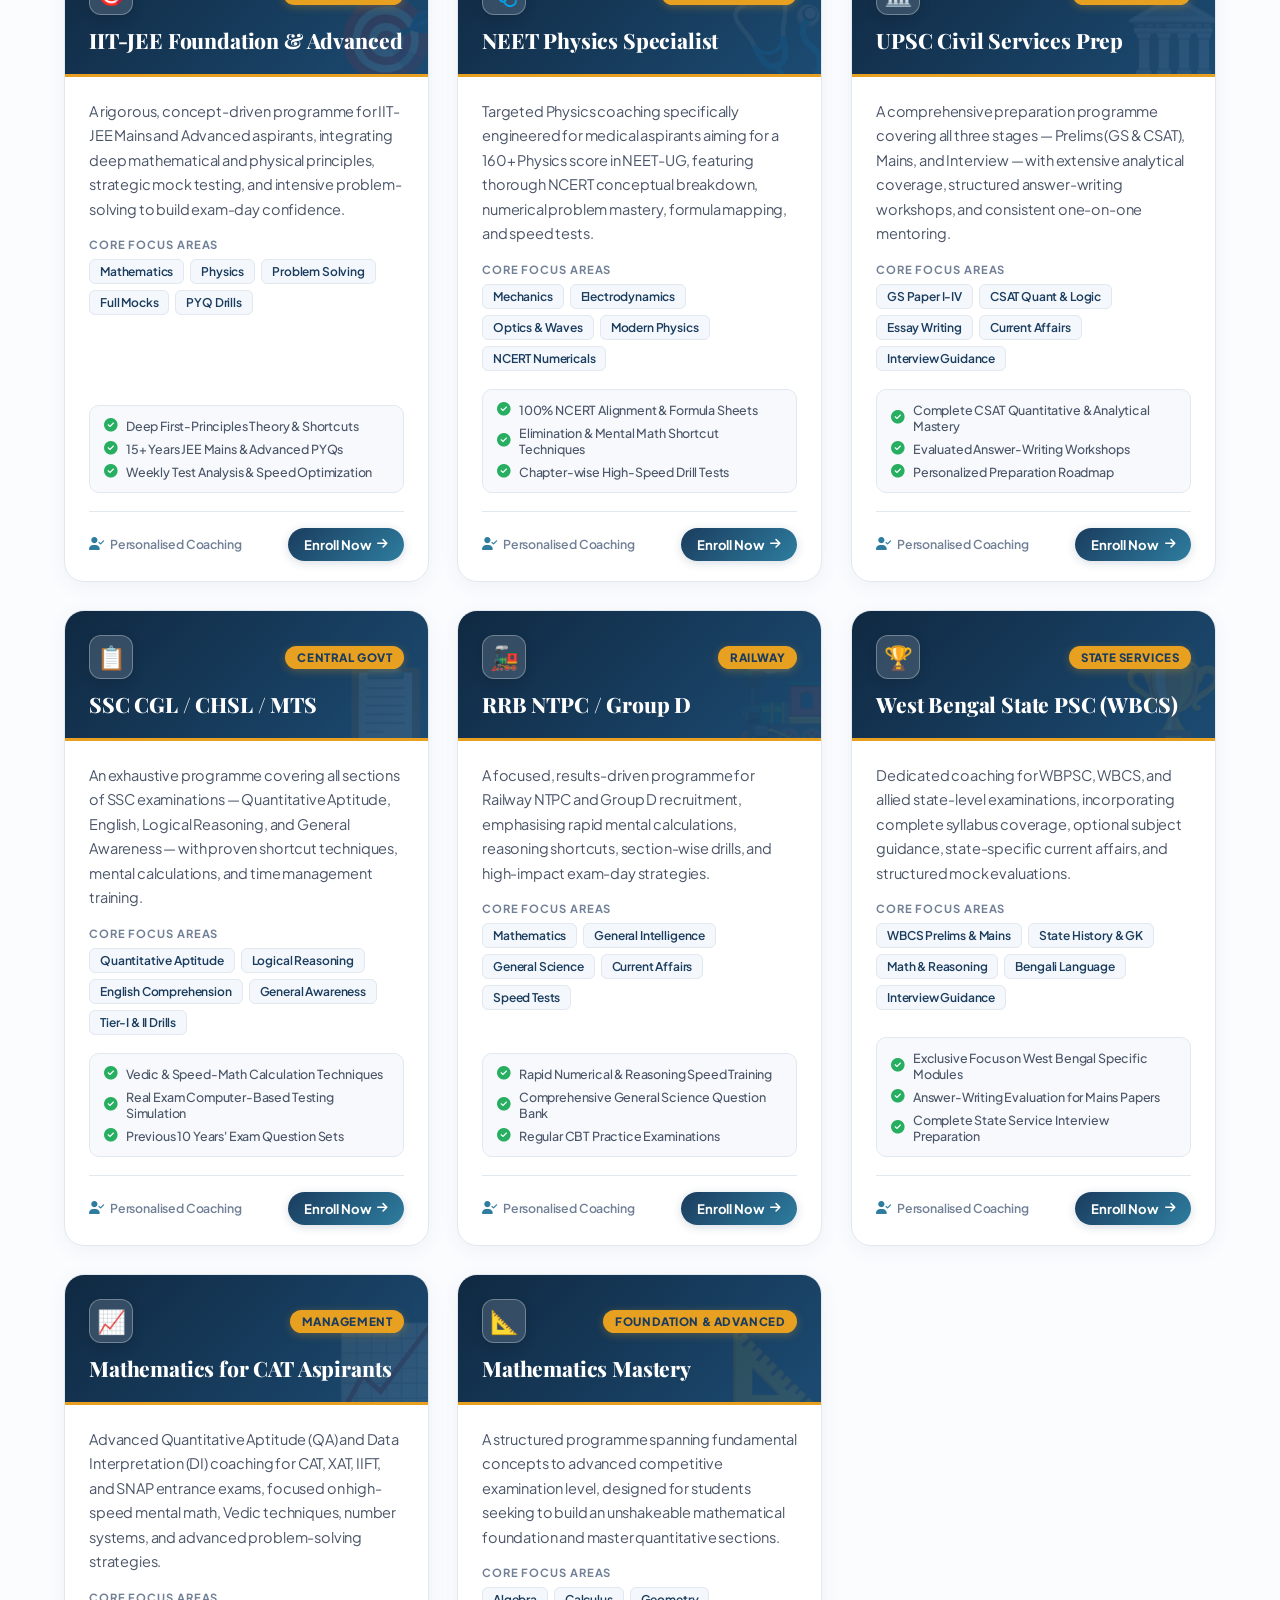
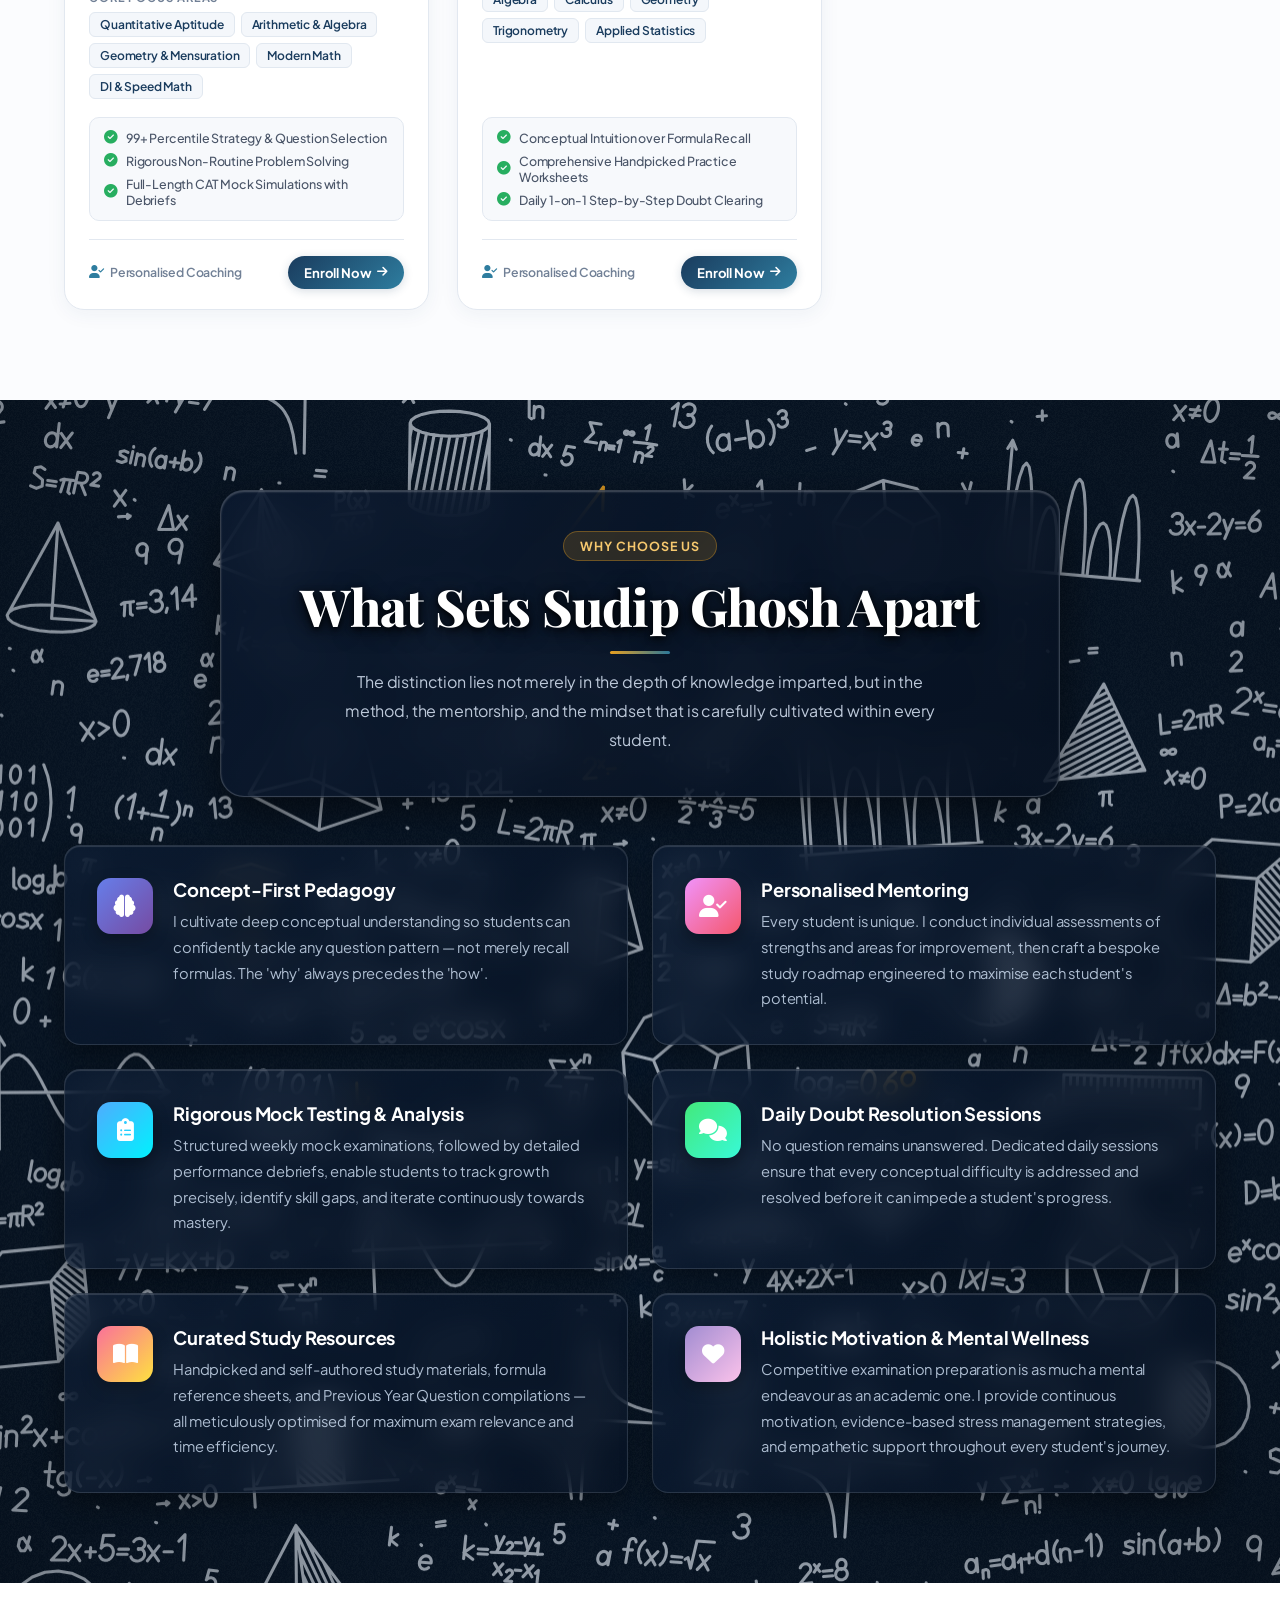
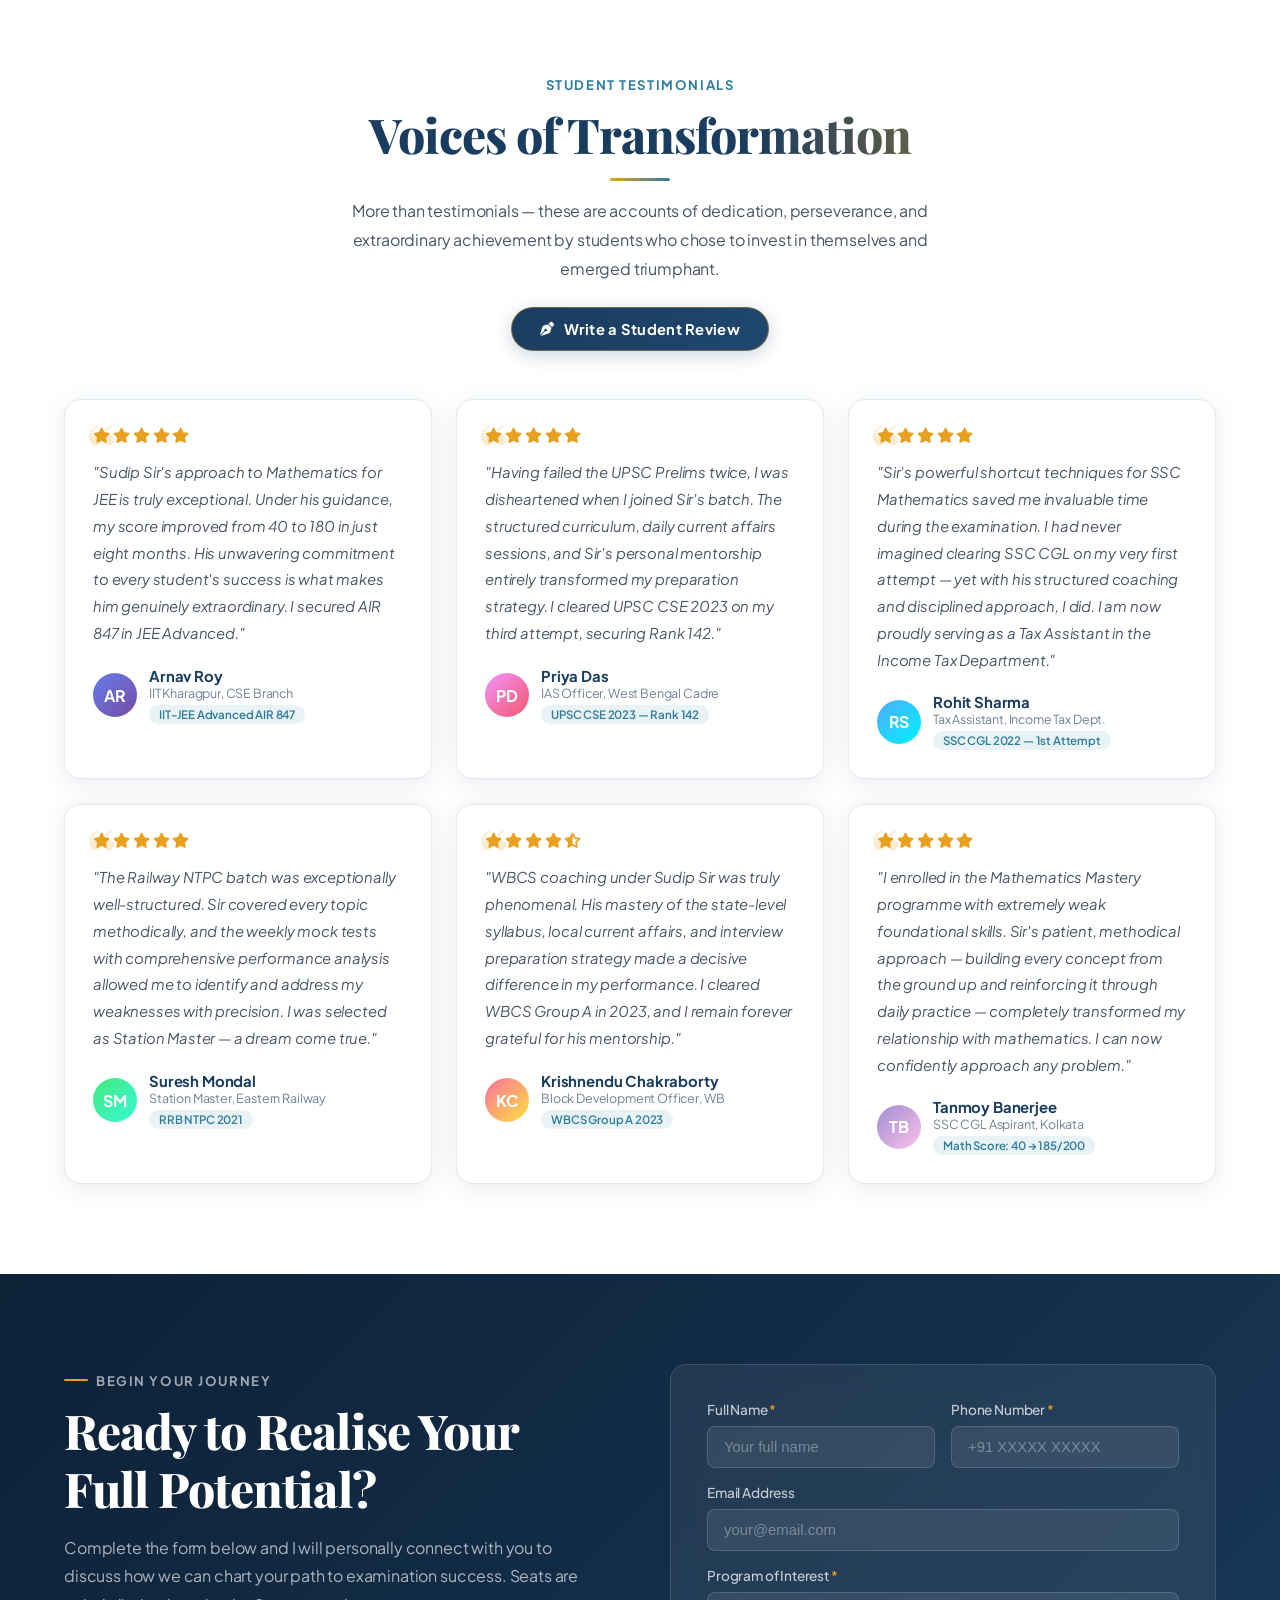
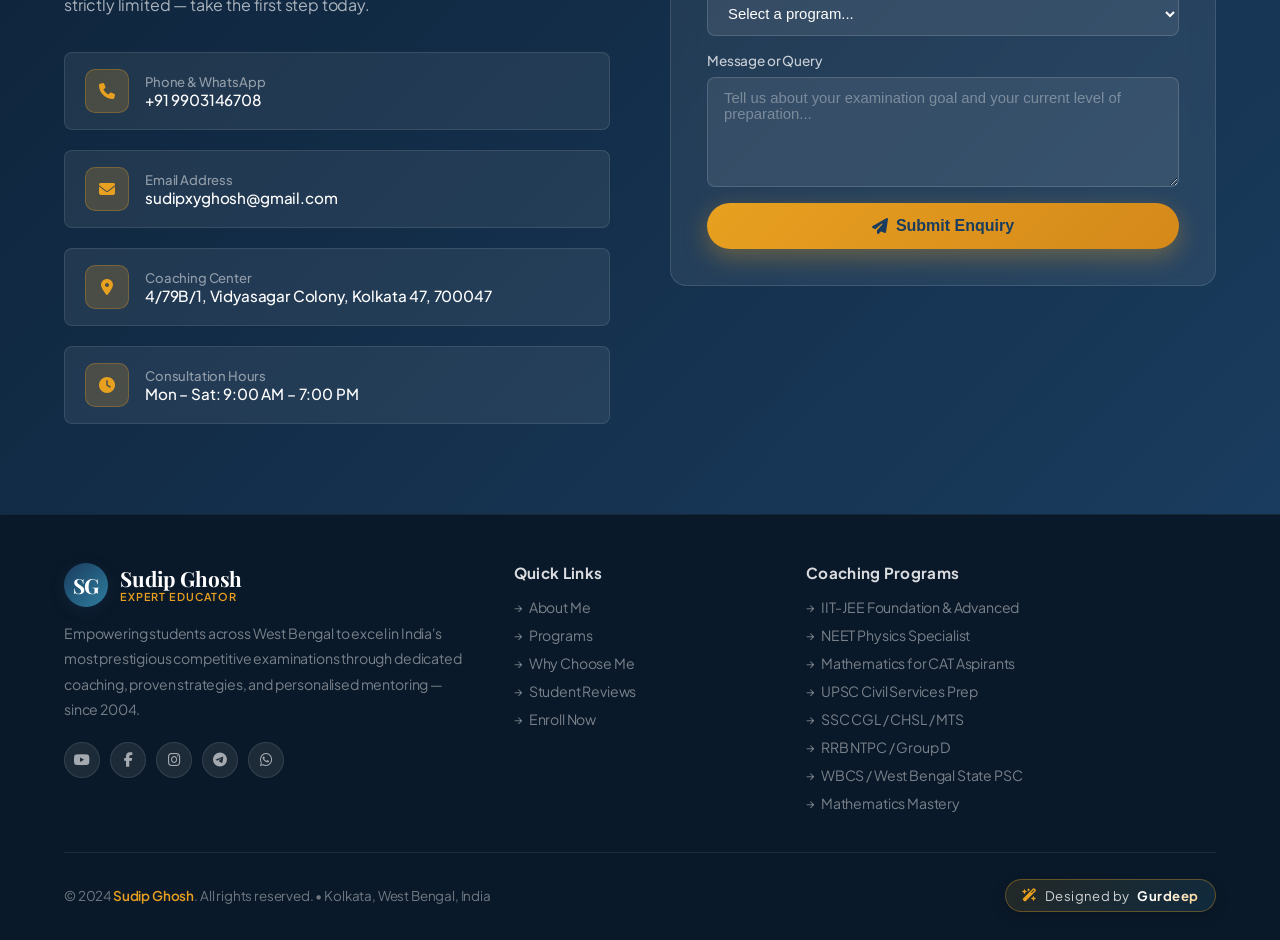
==== commit b0985823: "feat(courses): remove classroom option and emphasize 1-on-1 personalised coaching across all program" ====
--- a/index.html
+++ b/index.html
@@ -1888,9 +1888,9 @@
 <section id="courses">
   <div class="container">
     <div class="text-center reveal">
-      <div class="section-label">Our Programs</div>
+      <div class="section-label">Personalised Coaching</div>
       <h2 class="section-title">Specialised Coaching Programs</h2>
-      <p class="section-desc">Meticulously designed programs that equip students with the knowledge, strategy, and mindset required to excel in India's most competitive examinations.</p>
+      <p class="section-desc">Delivered through dedicated 1-on-1 personalised coaching and tailored roadmaps, each programme adapts to the student's unique learning curve to build unshakeable conceptual mastery.</p>
       
       <!-- Category Filter Tabs -->
       <div class="course-filter-wrap">
@@ -1935,7 +1935,7 @@
             <div class="course-perk"><i class="fas fa-check-circle"></i> Weekly Test Analysis &amp; Speed Optimization</div>
           </div>
           <div class="course-footer">
-            <div class="course-delivery"><i class="fas fa-chalkboard-teacher"></i> <span>Classroom &amp; Online</span></div>
+            <div class="course-delivery"><i class="fas fa-user-check"></i> <span>Personalised Coaching</span></div>
             <a href="#contact" class="btn-course-cta" onclick="selectCourse('IIT-JEE Foundation & Advanced')">Enroll Now <i class="fas fa-arrow-right"></i></a>
           </div>
         </div>
@@ -1966,7 +1966,7 @@
             <div class="course-perk"><i class="fas fa-check-circle"></i> Chapter-wise High-Speed Drill Tests</div>
           </div>
           <div class="course-footer">
-            <div class="course-delivery"><i class="fas fa-chalkboard-teacher"></i> <span>Classroom &amp; Online</span></div>
+            <div class="course-delivery"><i class="fas fa-user-check"></i> <span>Personalised Coaching</span></div>
             <a href="#contact" class="btn-course-cta" onclick="selectCourse('NEET Physics Specialist')">Enroll Now <i class="fas fa-arrow-right"></i></a>
           </div>
         </div>
@@ -1997,7 +1997,7 @@
             <div class="course-perk"><i class="fas fa-check-circle"></i> Personalized Preparation Roadmap</div>
           </div>
           <div class="course-footer">
-            <div class="course-delivery"><i class="fas fa-chalkboard-teacher"></i> <span>Classroom &amp; Online</span></div>
+            <div class="course-delivery"><i class="fas fa-user-check"></i> <span>Personalised Coaching</span></div>
             <a href="#contact" class="btn-course-cta" onclick="selectCourse('UPSC Civil Services Prep')">Enroll Now <i class="fas fa-arrow-right"></i></a>
           </div>
         </div>
@@ -2028,7 +2028,7 @@
             <div class="course-perk"><i class="fas fa-check-circle"></i> Previous 10 Years' Exam Question Sets</div>
           </div>
           <div class="course-footer">
-            <div class="course-delivery"><i class="fas fa-chalkboard-teacher"></i> <span>Classroom &amp; Online</span></div>
+            <div class="course-delivery"><i class="fas fa-user-check"></i> <span>Personalised Coaching</span></div>
             <a href="#contact" class="btn-course-cta" onclick="selectCourse('SSC CGL / CHSL / MTS')">Enroll Now <i class="fas fa-arrow-right"></i></a>
           </div>
         </div>
@@ -2059,7 +2059,7 @@
             <div class="course-perk"><i class="fas fa-check-circle"></i> Regular CBT Practice Examinations</div>
           </div>
           <div class="course-footer">
-            <div class="course-delivery"><i class="fas fa-chalkboard-teacher"></i> <span>Classroom &amp; Online</span></div>
+            <div class="course-delivery"><i class="fas fa-user-check"></i> <span>Personalised Coaching</span></div>
             <a href="#contact" class="btn-course-cta" onclick="selectCourse('RRB NTPC / Group D')">Enroll Now <i class="fas fa-arrow-right"></i></a>
           </div>
         </div>
@@ -2090,7 +2090,7 @@
             <div class="course-perk"><i class="fas fa-check-circle"></i> Complete State Service Interview Preparation</div>
           </div>
           <div class="course-footer">
-            <div class="course-delivery"><i class="fas fa-chalkboard-teacher"></i> <span>Classroom &amp; Online</span></div>
+            <div class="course-delivery"><i class="fas fa-user-check"></i> <span>Personalised Coaching</span></div>
             <a href="#contact" class="btn-course-cta" onclick="selectCourse('West Bengal State PSC (WBCS)')">Enroll Now <i class="fas fa-arrow-right"></i></a>
           </div>
         </div>
@@ -2121,7 +2121,7 @@
             <div class="course-perk"><i class="fas fa-check-circle"></i> Full-Length CAT Mock Simulations with Debriefs</div>
           </div>
           <div class="course-footer">
-            <div class="course-delivery"><i class="fas fa-chalkboard-teacher"></i> <span>Classroom &amp; Online</span></div>
+            <div class="course-delivery"><i class="fas fa-user-check"></i> <span>Personalised Coaching</span></div>
             <a href="#contact" class="btn-course-cta" onclick="selectCourse('Mathematics for CAT Aspirants')">Enroll Now <i class="fas fa-arrow-right"></i></a>
           </div>
         </div>
@@ -2152,7 +2152,7 @@
             <div class="course-perk"><i class="fas fa-check-circle"></i> Daily 1-on-1 Step-by-Step Doubt Clearing</div>
           </div>
           <div class="course-footer">
-            <div class="course-delivery"><i class="fas fa-chalkboard-teacher"></i> <span>Classroom &amp; Online</span></div>
+            <div class="course-delivery"><i class="fas fa-user-check"></i> <span>Personalised Coaching</span></div>
             <a href="#contact" class="btn-course-cta" onclick="selectCourse('Mathematics Mastery')">Enroll Now <i class="fas fa-arrow-right"></i></a>
           </div>
         </div>
